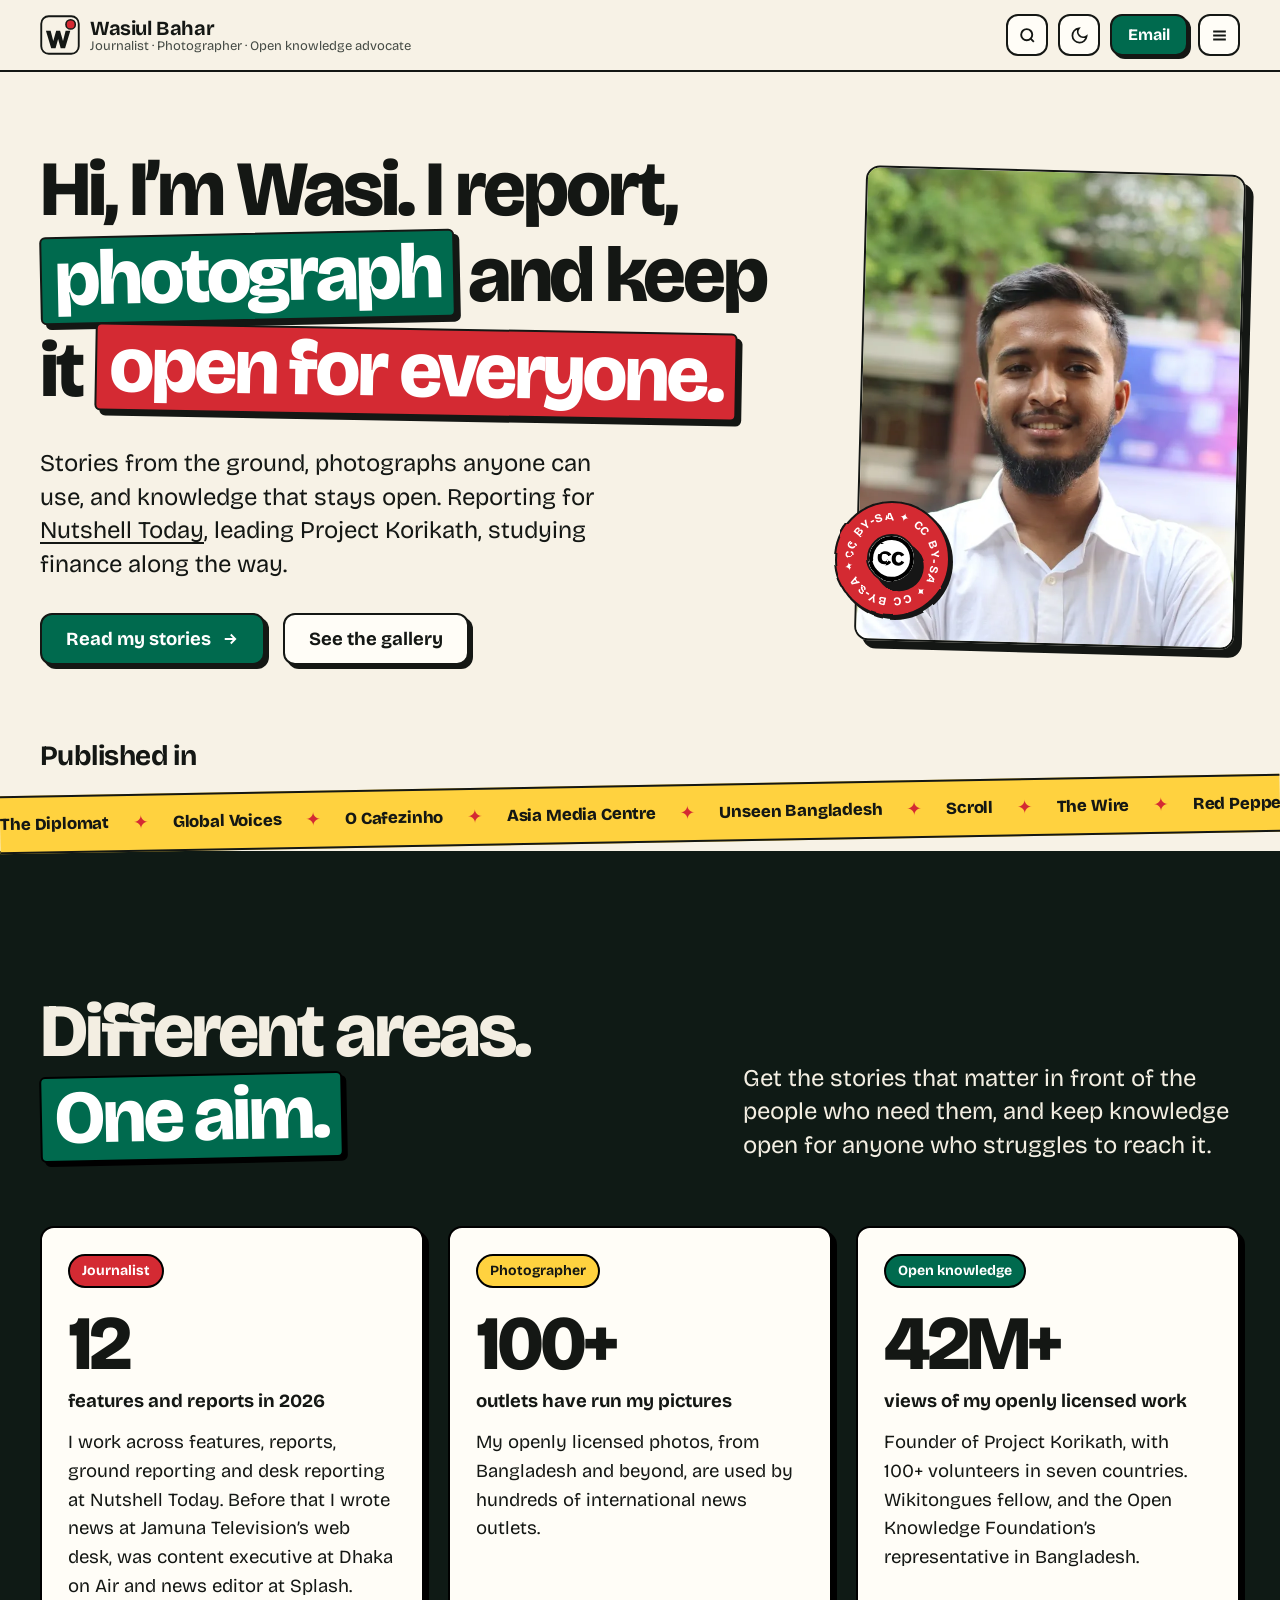
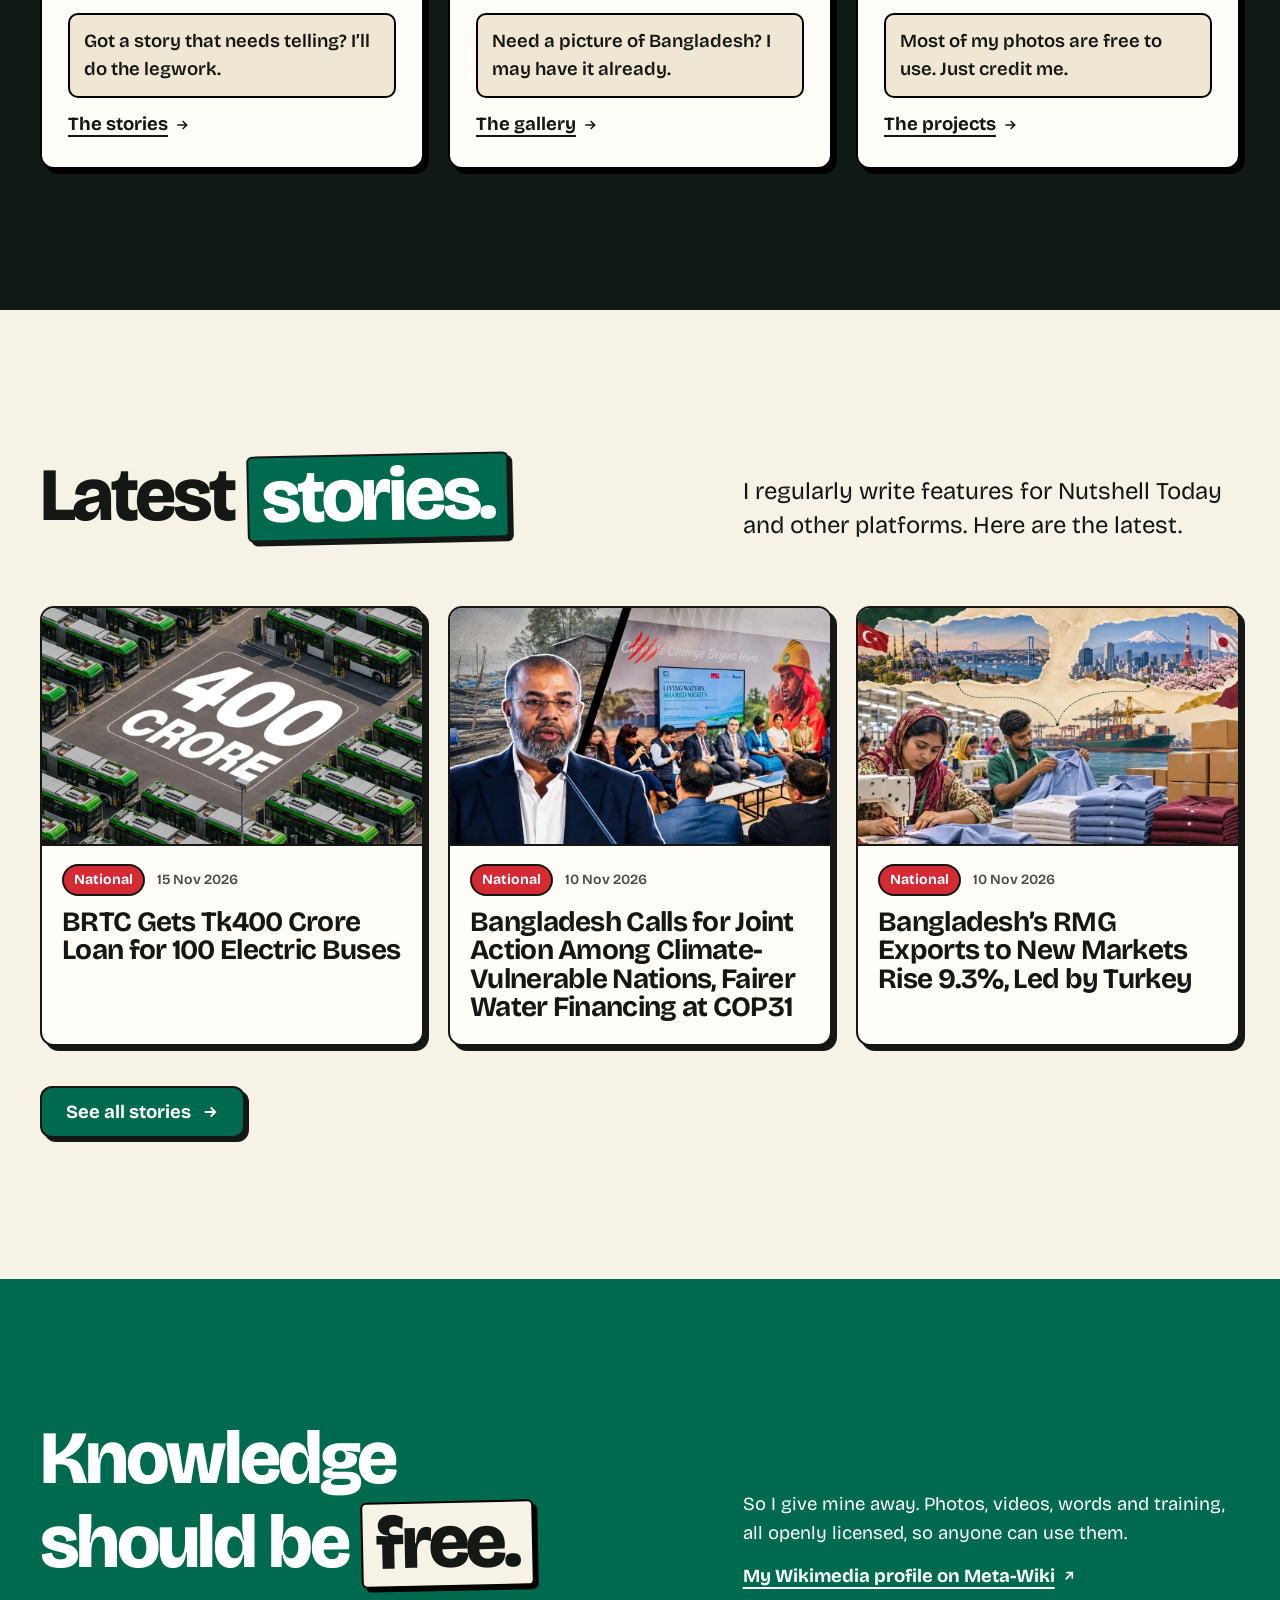
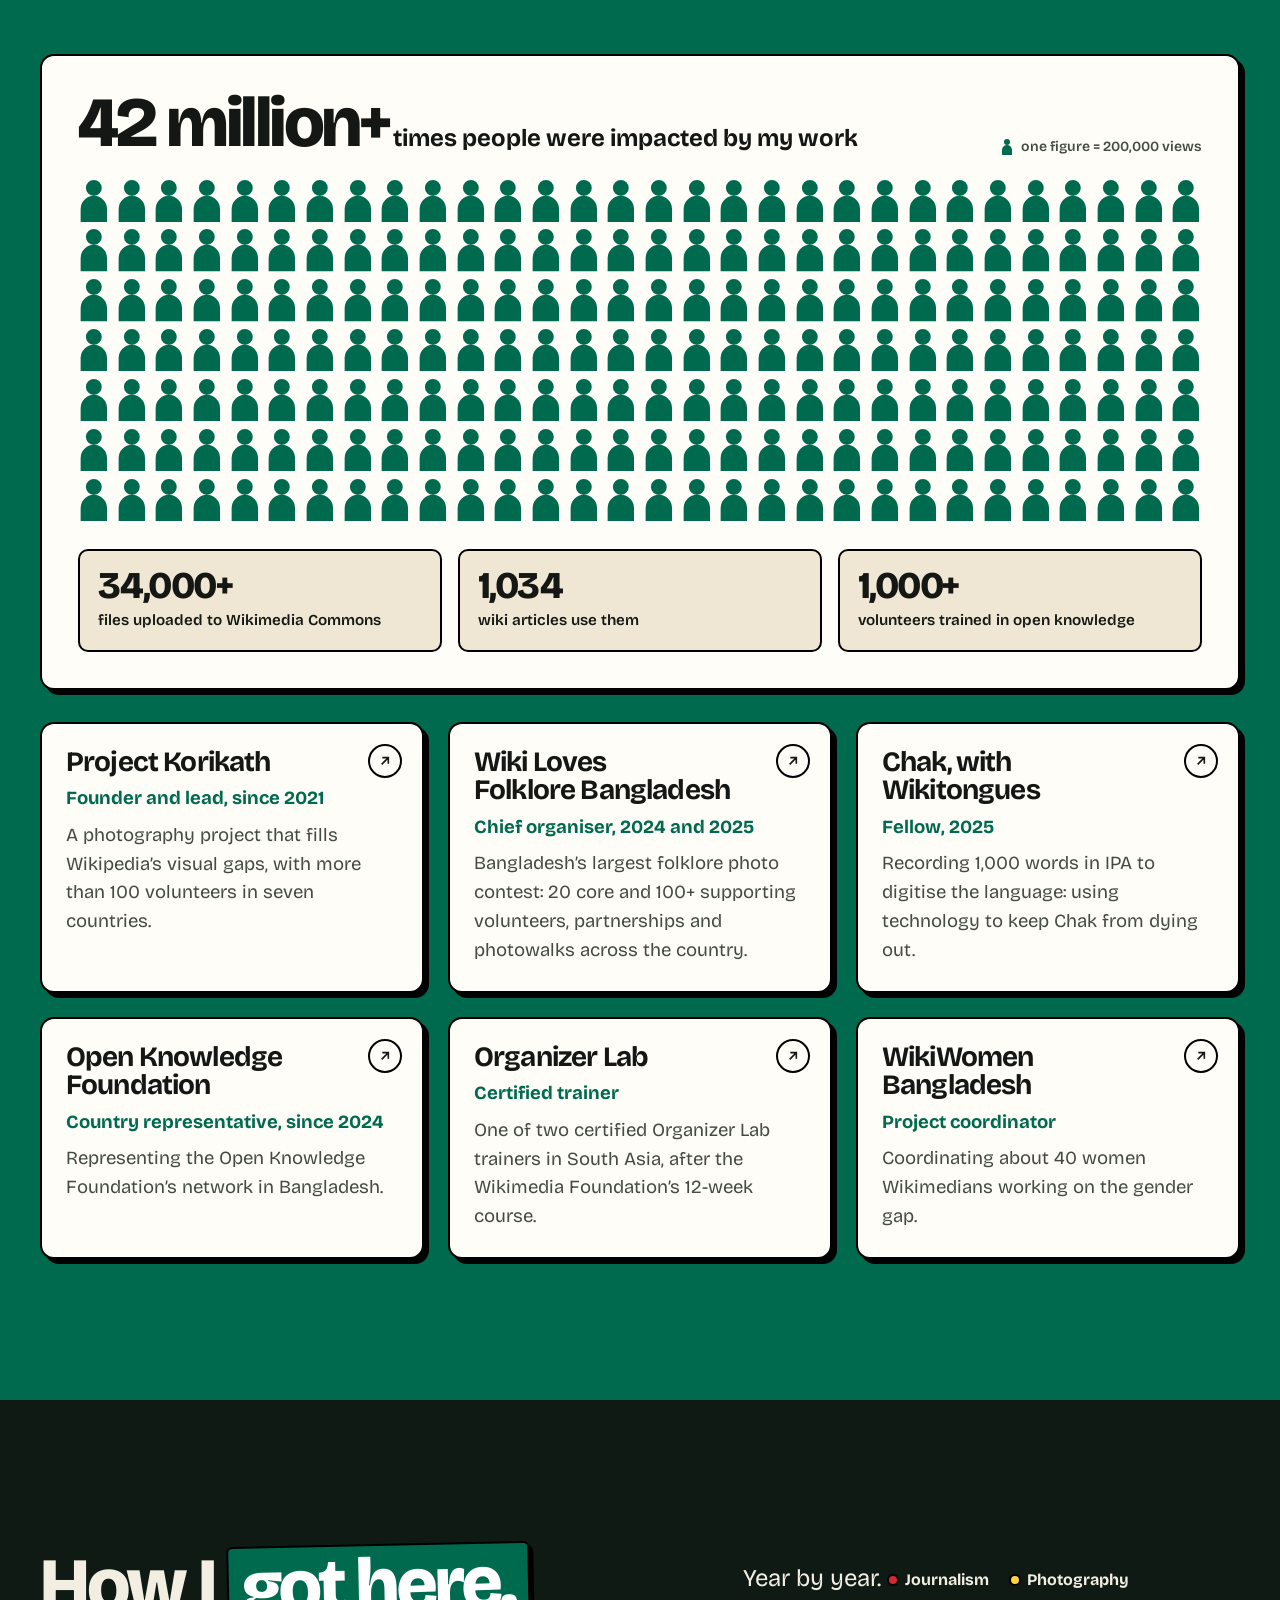
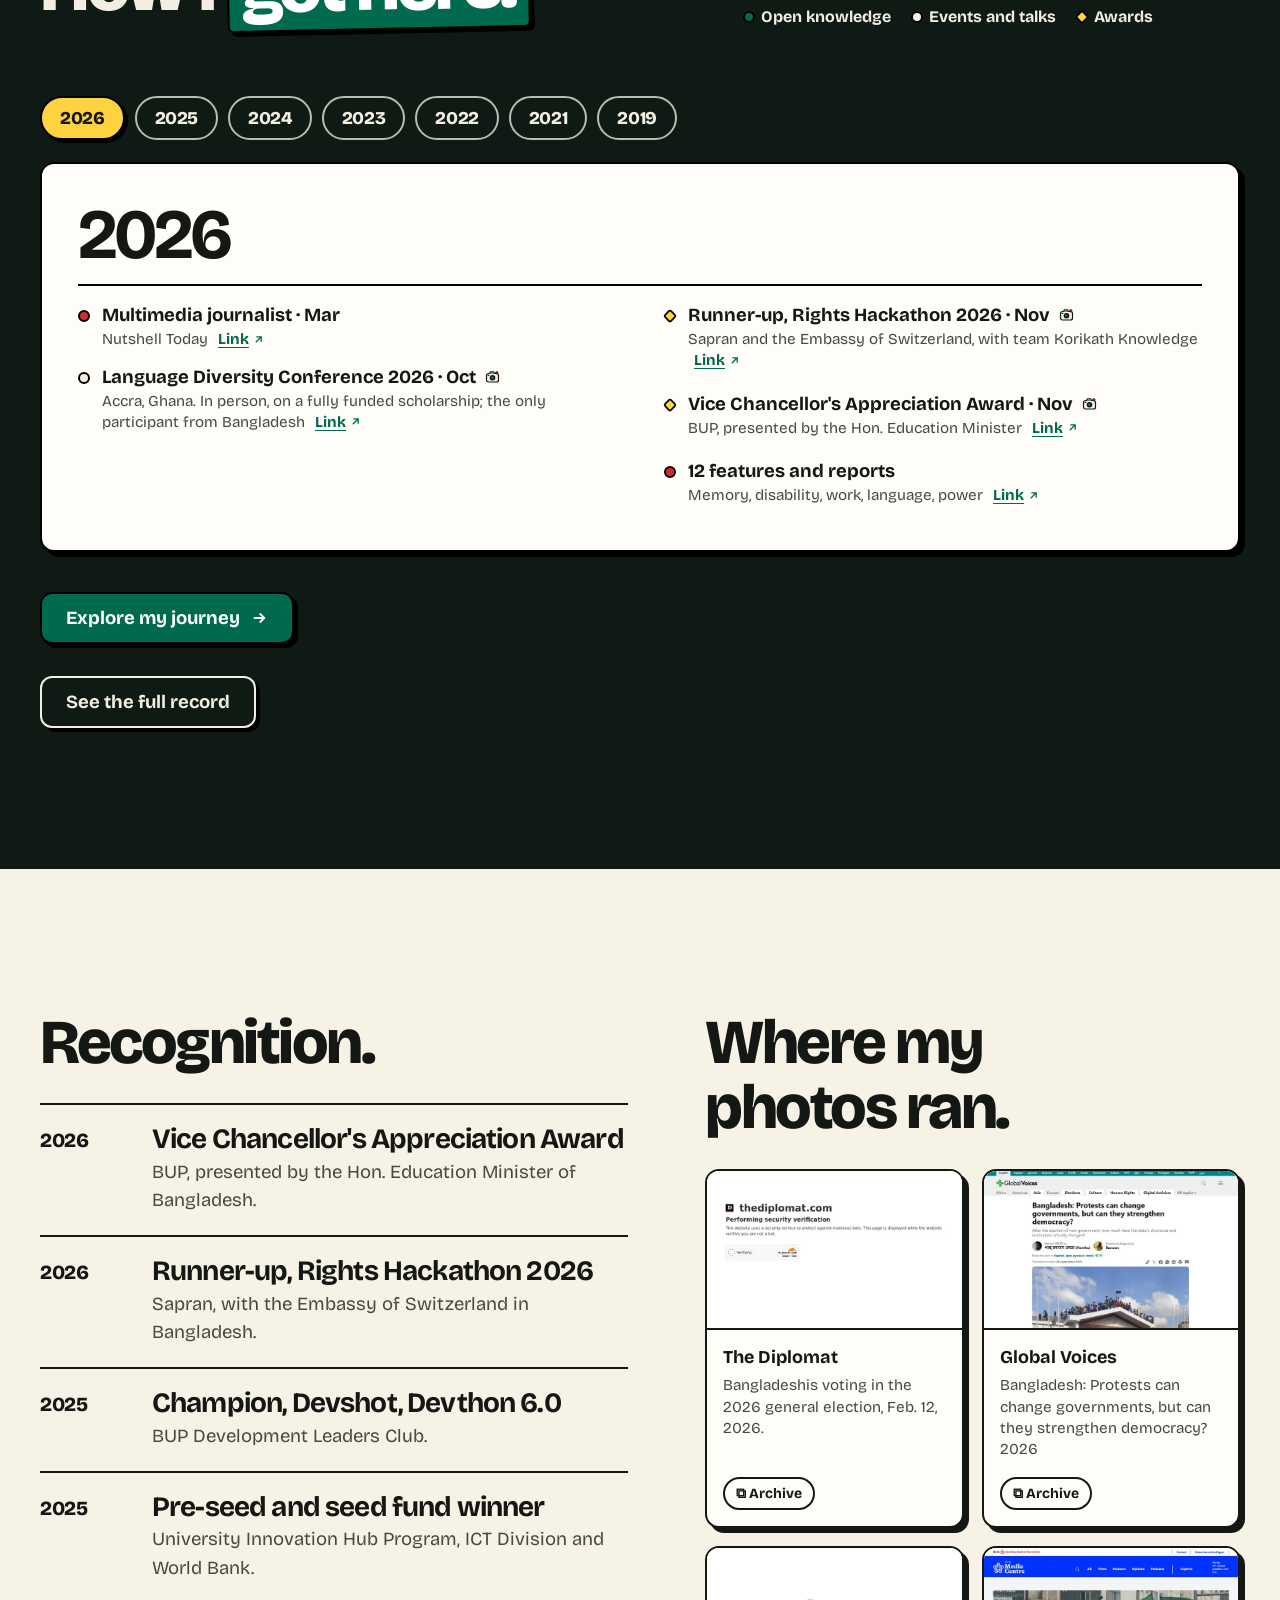
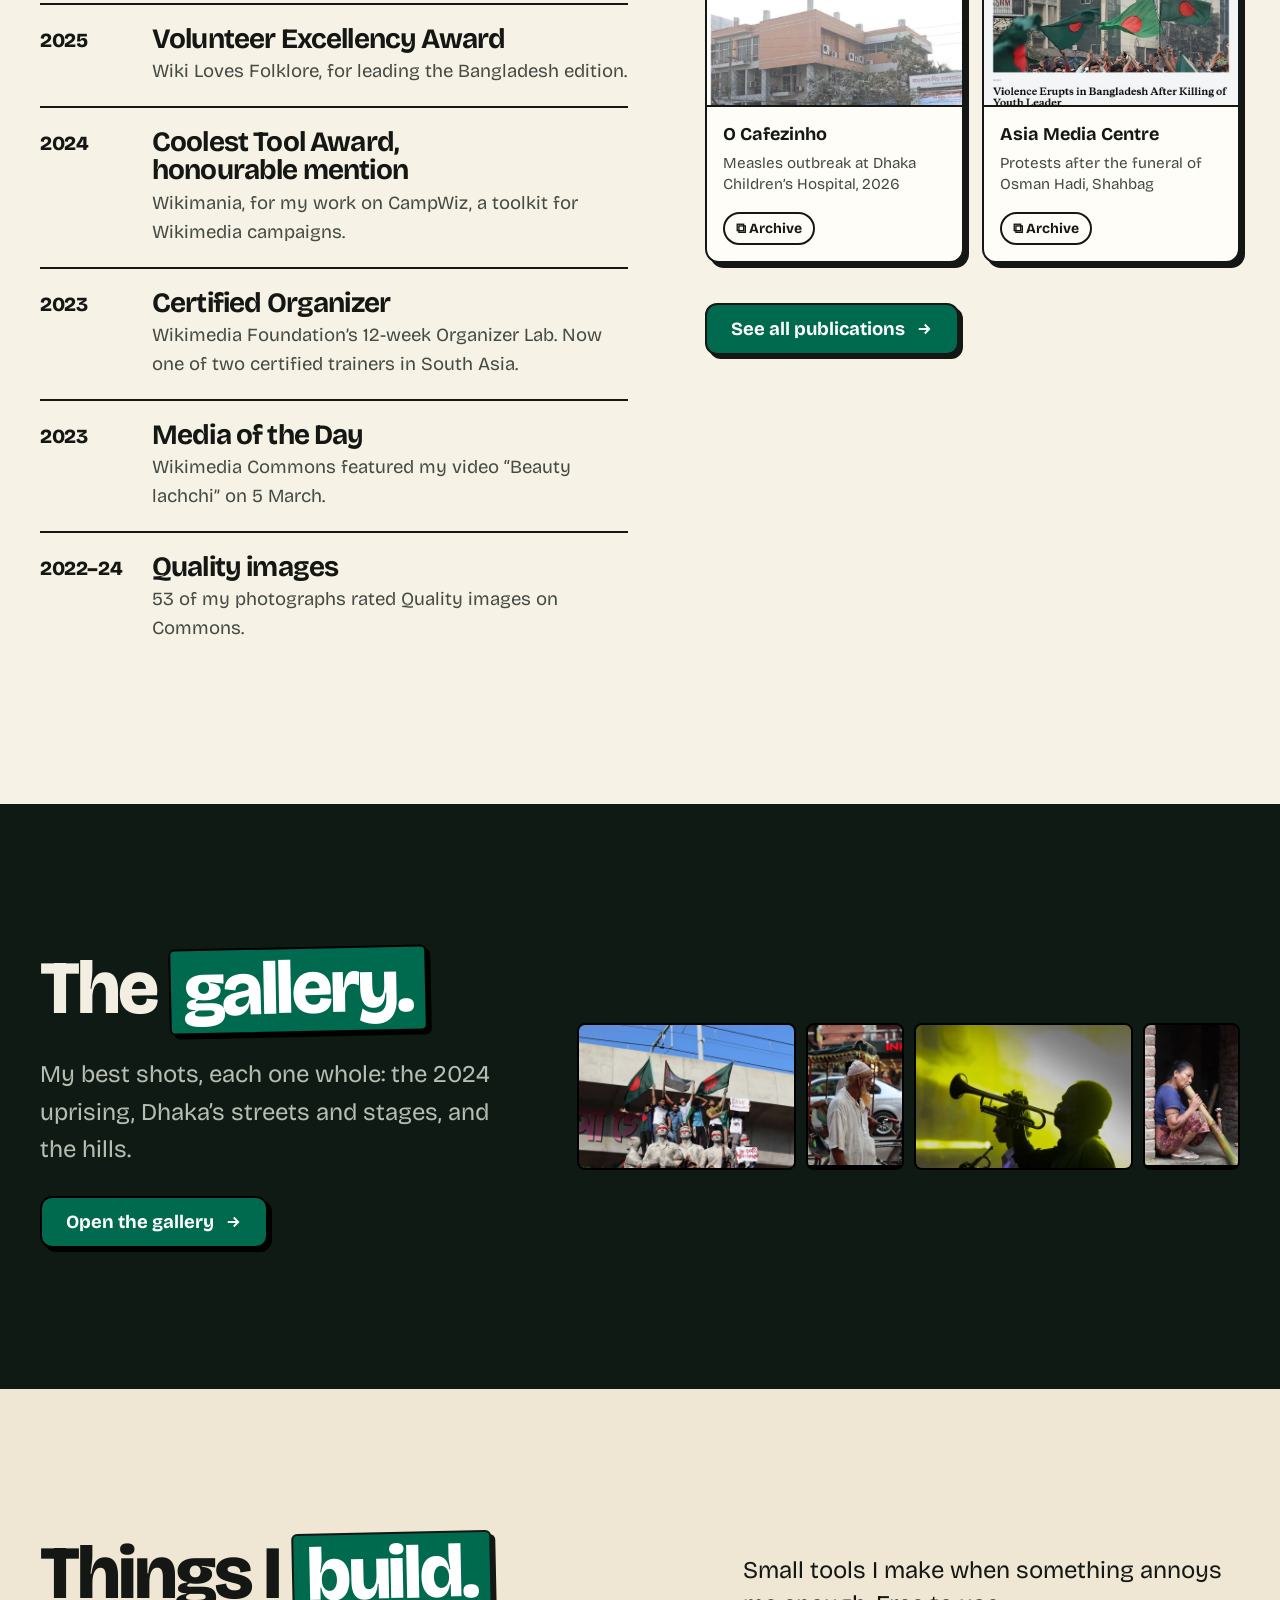
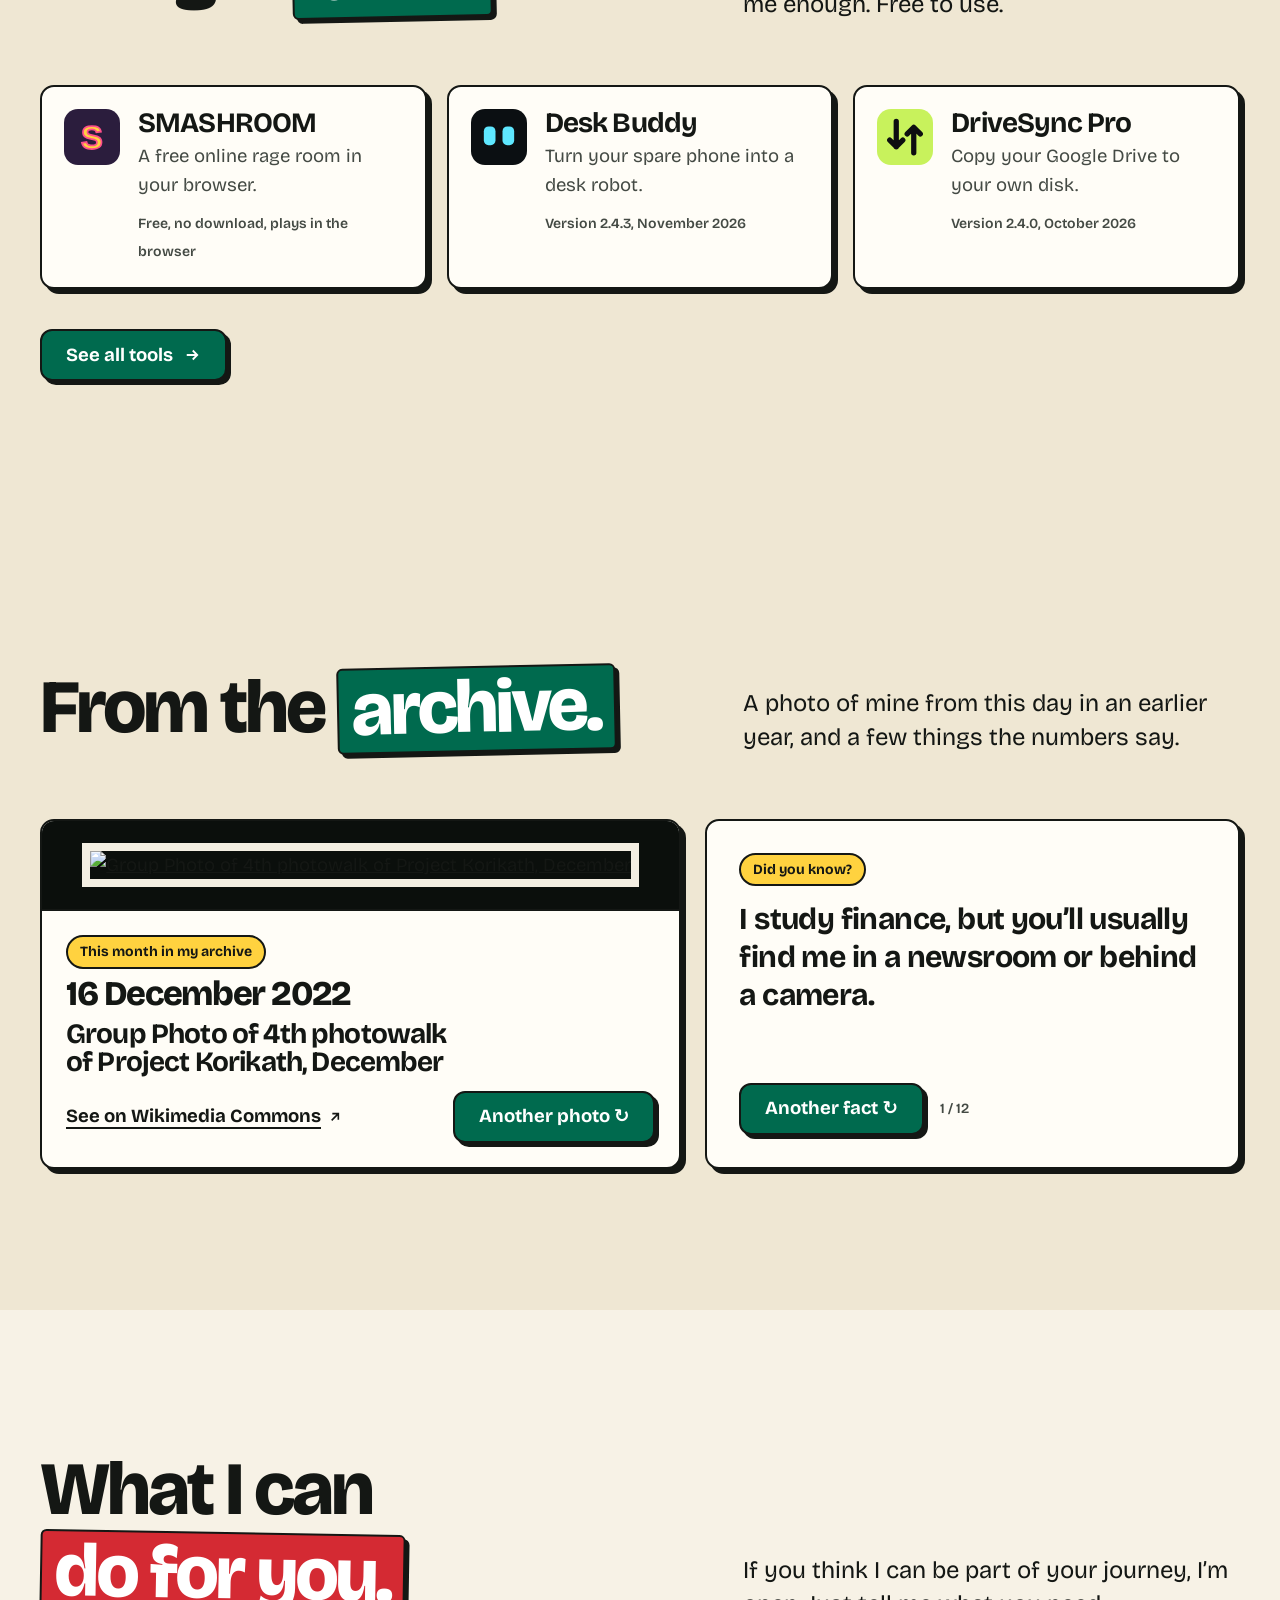
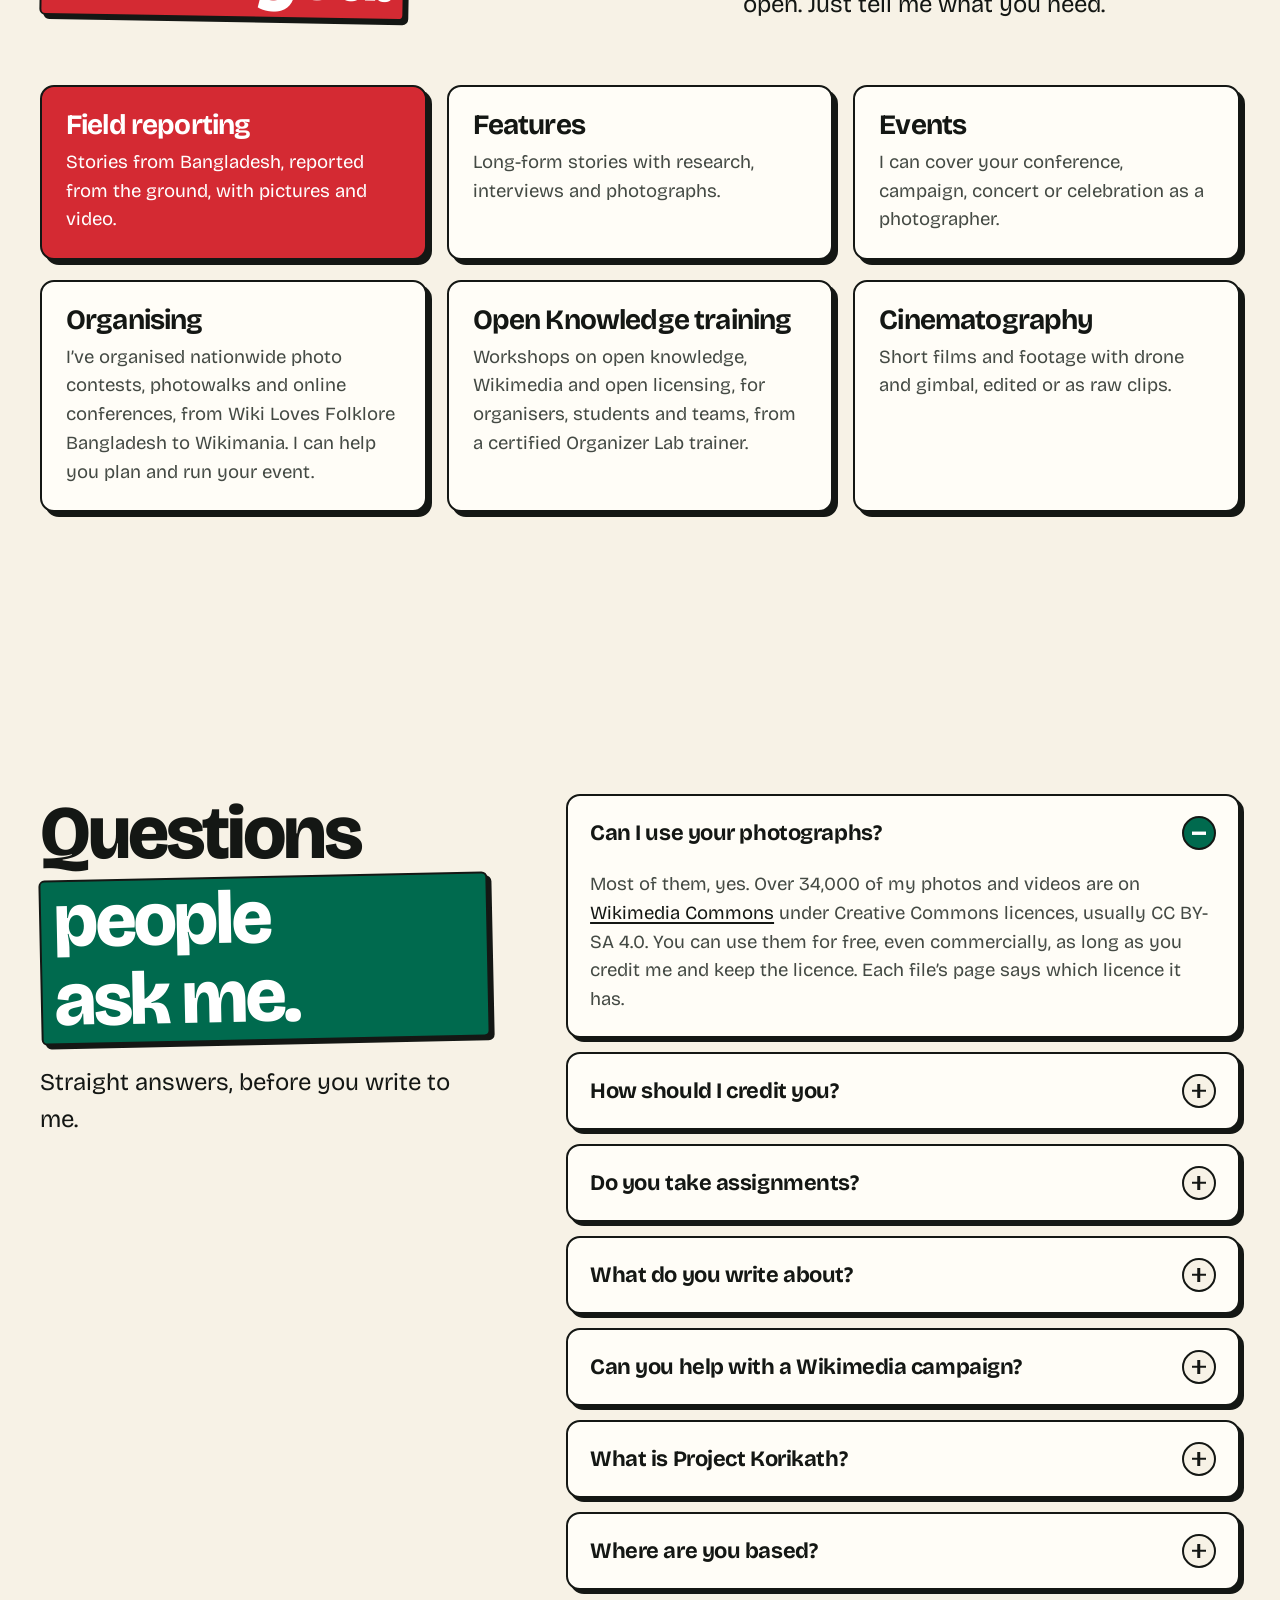
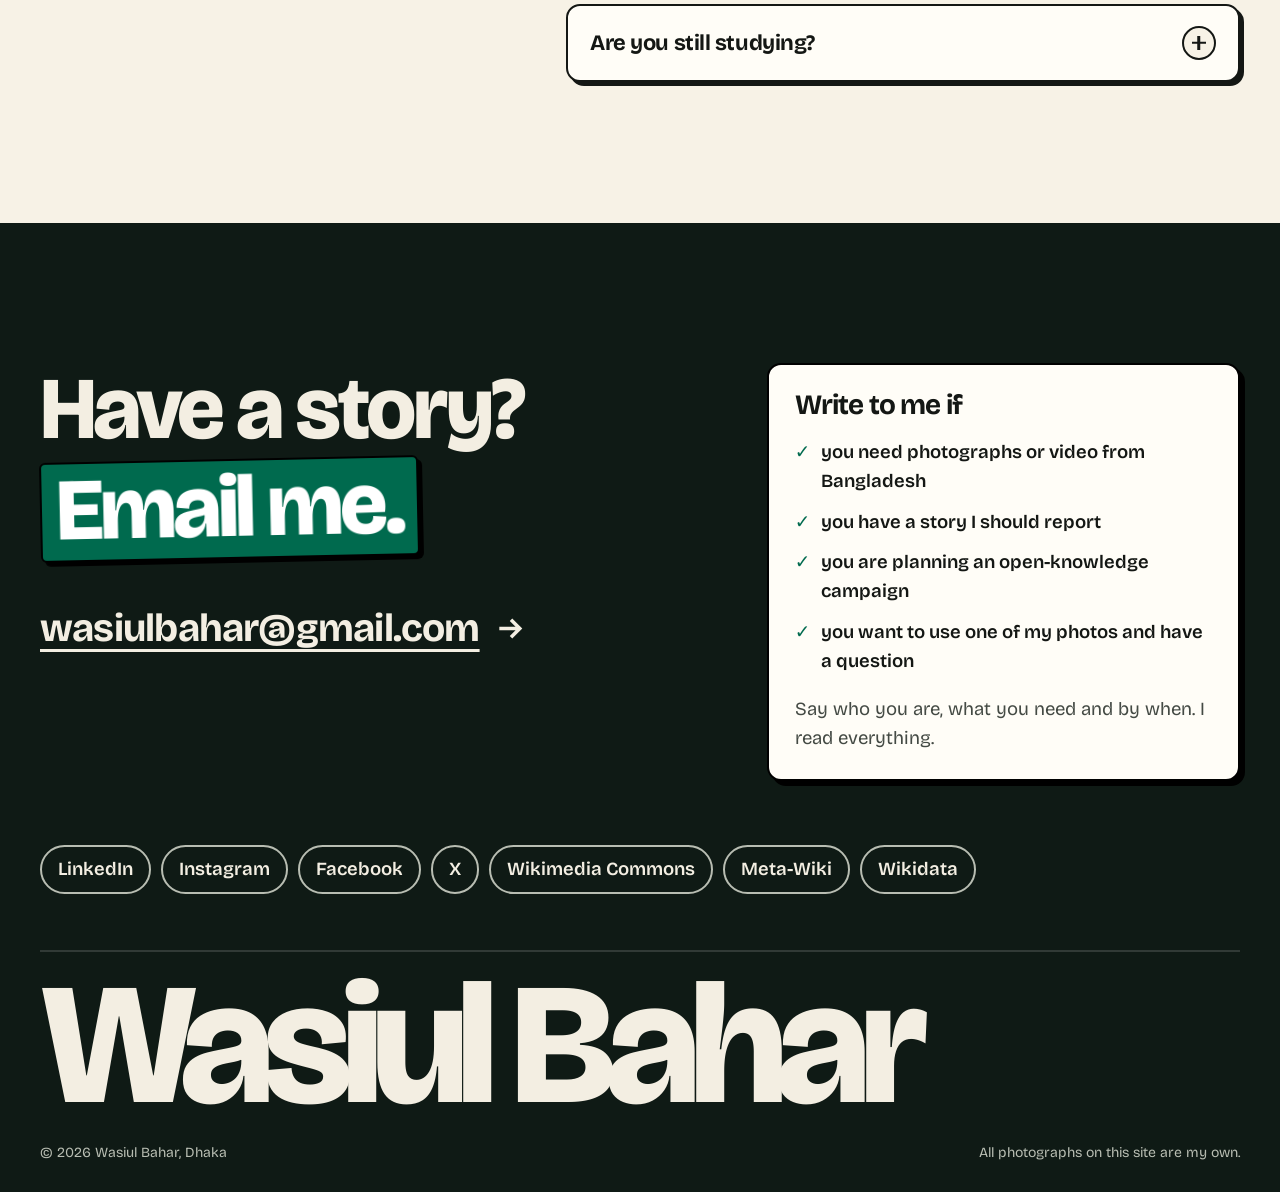
==== index.html @ c4982e2d "Update site" ====
<!doctype html>
<html lang="en">
<head>
<meta charset="utf-8">
<meta name="viewport" content="width=device-width, initial-scale=1">
<title>Wasiul Bahar, journalist, photographer and open-knowledge activist</title>
<link rel="canonical" href="https://wasiulbahar.com/">
<meta property="og:url" content="https://wasiulbahar.com/">
<meta property="og:type" content="website">
<meta name="description" content="Wasiul Bahar (Wasi) is a Dhaka journalist at Nutshell Today, a photojournalist whose pictures run worldwide, and a Wikimedia organiser who keeps knowledge open.">
<meta property="og:title" content="Wasiul Bahar, journalist, photographer and open-knowledge activist">
<meta property="og:description" content="Wasiul Bahar (Wasi) is a Dhaka journalist at Nutshell Today, a photojournalist whose pictures run worldwide, and a Wikimedia organiser who keeps knowledge open.">
<meta property="og:image" content="https://wasiulbahar.com/img/hero.jpg">
<link rel="icon" href="favicon.svg" type="image/svg+xml">
<link rel="icon" href="favicon.png" sizes="64x64">
<link rel="apple-touch-icon" href="apple-touch-icon.png">
<link rel="preconnect" href="https://fonts.googleapis.com">
<link rel="preconnect" href="https://fonts.gstatic.com" crossorigin>
<link href="https://fonts.googleapis.com/css2?family=Bricolage+Grotesque:opsz,wght@12..96,400..800&display=swap" rel="stylesheet">
<link rel="stylesheet" href="css/style.css?v=69f662c8">
<script src="js/ph.js?v=ad9a014b"></script>
<script>document.documentElement.classList.add("js");try{var t=localStorage.getItem("theme");if(t)document.documentElement.setAttribute("data-theme",t)}catch(e){}</script>
<script type="application/ld+json">
{"@context":"https://schema.org","@type":"Person","name":"Wasiul Bahar","alternateName":["Wasi","M. Wasiul Bahar Wasi"],
"url":"https://wasiulbahar.com/","image":"https://wasiulbahar.com/img/portrait.jpg",
"description":"Journalist, photographer and open-knowledge advocate in Dhaka, Bangladesh.",
"knowsAbout":["Photojournalism","Journalism","Wikimedia","Open knowledge","Wikimedia Commons"],
"jobTitle":"Multimedia Journalist","worksFor":{"@type":"Organization","name":"Nutshell Today","url":"https://www.nutshelltoday.com"},
"homeLocation":"Dhaka, Bangladesh","alumniOf":["Dhaka College","Ideal School & College"],
"sameAs":["https://www.wikidata.org/wiki/Q125621683","https://meta.wikimedia.org/wiki/User:Wasiul_Bahar","https://commons.wikimedia.org/wiki/Category:Wasiul_Bahar",
"https://www.linkedin.com/in/wasiul-bahar/","https://www.instagram.com/wasiulbahar/","https://www.facebook.com/wasiul.bahar","https://twitter.com/WasiulBahar",
"https://github.com/wasiulbahar","https://www.nutshelltoday.com/author/wasiul-bahar","https://wikitongues.org/fellows/wasiul-bahar/"]}
</script>
</head>
<body class="home">
<a class="skip" href="#main">Skip to content</a>
<header class="nav">
  <div class="wrap nav-in">
    <a class="brand" href="./"><img src="favicon.svg" alt="" width="40" height="40"><span class="brand-t"><b>Wasiul Bahar</b><span>Journalist · Photographer · Open knowledge advocate</span></span></a>
    <nav class="nav-links" aria-label="Main"><a href="#jobs">Work</a><a href="writing.html">Writing</a><a href="journey.html">Journey</a><a href="press.html">Press</a><a href="gallery.html">Gallery</a><a href="darkroom.html">Darkroom</a><a href="tools.html">Tools</a><a href="cv.html">CV</a></nav>
    <div class="nav-end">
      <button class="icon-btn search-btn" type="button" aria-label="Search the site (Ctrl+K)" aria-keyshortcuts="Control+K"><svg viewBox="0 0 24 24" fill="none" stroke="currentColor" stroke-width="2.4"><circle cx="11" cy="11" r="7"/><path d="M20 20l-4-4"/></svg></button>
      <button class="icon-btn theme-btn" aria-label="Switch light or dark"><svg viewBox="0 0 24 24" fill="none" stroke="currentColor" stroke-width="2.2"><path d="M21 12.8A9 9 0 1 1 11.2 3a7 7 0 0 0 9.8 9.8z"/></svg></button>
      <a class="btn small" href="mailto:wasiulbahar@gmail.com">Email</a>
      <button class="icon-btn menu-btn" aria-label="Menu" aria-expanded="false"><svg viewBox="0 0 24 24" fill="none" stroke="currentColor" stroke-width="2.4"><path d="M4 7h16M4 12h16M4 17h16"/></svg></button>
    </div>
  </div>
</header>
<main id="main">
<section class="hero">
  <div class="wrap hero-grid">
    <div class="hero-text">
      <h1 class="reveal">Hi, I’m Wasi. I report, <span class="mark">photograph</span> and keep it <span class="mark red">open for everyone.</span></h1>
      <p class="lede reveal">Stories from the ground, photographs anyone can use, and knowledge that stays open. Reporting for <a href="https://www.nutshelltoday.com/author/wasiul-bahar">Nutshell Today</a>, leading Project Korikath, studying finance along the way.</p>
      <div class="cta reveal">
        <a class="btn" href="#writing">Read my stories <svg viewBox="0 0 24 24" fill="none" stroke="currentColor" stroke-width="2.4" aria-hidden="true"><path d="M5 12h14M13 6l6 6-6 6"/></svg></a>
        <a class="btn ghost" href="gallery.html">See the gallery</a>
      </div>
    </div>
    <figure class="portrait reveal">
      <img src="img/portrait.webp" alt="Portrait of Wasiul Bahar" width="800" height="846">
      <a class="sticker" href="#use-photos" aria-label="My photos are free to use under CC BY-SA. How it works">
        <svg class="ring" viewBox="0 0 100 100" aria-hidden="true"><defs><path id="ring-path" d="M50,50 m-35,0 a35,35 0 1,1 70,0 a35,35 0 1,1 -70,0"/></defs><text textLength="218" lengthAdjust="spacing"><textPath href="#ring-path">CC BY-SA ✦ CC BY-SA ✦ CC BY-SA ✦</textPath></text></svg>
        <img src="img/cc.svg" alt="" width="40" height="40">
      </a>
      <svg width="0" height="0" aria-hidden="true" style="position:absolute"><filter id="boil"><feTurbulence id="boil-noise" type="fractalNoise" baseFrequency="0.04" numOctaves="2" seed="1"/><feDisplacementMap in="SourceGraphic" scale="3"/></filter></svg>
    </figure>
  </div>
</section>

<div class="wrap"><h2 class="published-h reveal" id="published-h">Published in</h2></div>
<div class="ticker" aria-labelledby="published-h"><div class="ticker-track"><div><span>The Diplomat</span><i aria-hidden="true">✦</i><span>Global Voices</span><i aria-hidden="true">✦</i><span>O Cafezinho</span><i aria-hidden="true">✦</i><span>Asia Media Centre</span><i aria-hidden="true">✦</i><span>Unseen Bangladesh</span><i aria-hidden="true">✦</i><span>Scroll</span><i aria-hidden="true">✦</i><span>The Wire</span><i aria-hidden="true">✦</i><span>Red Pepper</span><i aria-hidden="true">✦</i><span>Le Journal des Arts</span><i aria-hidden="true">✦</i><span>Project Multatuli</span><i aria-hidden="true">✦</i><span>International Railway Journal</span><i aria-hidden="true">✦</i><span>Revolutionary Communists of Ireland</span><i aria-hidden="true">✦</i><span>Lifewire</span><i aria-hidden="true">✦</i><span>The Wellesley News</span><i aria-hidden="true">✦</i><span>NewsBreak</span><i aria-hidden="true">✦</i><span>Tongerkhobor</span><i aria-hidden="true">✦</i></div><div aria-hidden="true"><span>The Diplomat</span><i aria-hidden="true">✦</i><span>Global Voices</span><i aria-hidden="true">✦</i><span>O Cafezinho</span><i aria-hidden="true">✦</i><span>Asia Media Centre</span><i aria-hidden="true">✦</i><span>Unseen Bangladesh</span><i aria-hidden="true">✦</i><span>Scroll</span><i aria-hidden="true">✦</i><span>The Wire</span><i aria-hidden="true">✦</i><span>Red Pepper</span><i aria-hidden="true">✦</i><span>Le Journal des Arts</span><i aria-hidden="true">✦</i><span>Project Multatuli</span><i aria-hidden="true">✦</i><span>International Railway Journal</span><i aria-hidden="true">✦</i><span>Revolutionary Communists of Ireland</span><i aria-hidden="true">✦</i><span>Lifewire</span><i aria-hidden="true">✦</i><span>The Wellesley News</span><i aria-hidden="true">✦</i><span>NewsBreak</span><i aria-hidden="true">✦</i><span>Tongerkhobor</span><i aria-hidden="true">✦</i></div></div></div>

<section class="band dark" id="jobs" aria-labelledby="jobs-h">
  <div class="wrap">
    <div class="head">
      <h2 id="jobs-h" class="big reveal">Different areas. <span class="mark">One aim.</span></h2>
      <p class="reveal">Get the stories that matter in front of the people who need them, and keep knowledge open for anyone who struggles to reach it.</p>
    </div>
    <div class="jobs">
      <article class="card job news reveal">
        <span class="chip">Journalist</span>
        <p class="num">12</p><p class="num-l">features and reports in 2026</p>
        <p>I work across features, reports, ground reporting and desk reporting at Nutshell Today. Before that I wrote news at Jamuna Television’s web desk, was content executive at Dhaka on Air and news editor at Splash.</p>
        <p class="you">Got a story that needs telling? I’ll do the legwork.</p>
        <a class="text-link" href="#writing">The stories <svg viewBox="0 0 24 24" fill="none" stroke="currentColor" stroke-width="2.4" aria-hidden="true"><path d="M5 12h14M13 6l6 6-6 6"/></svg></a>
      </article>
      <article class="card job photo reveal">
        <span class="chip">Photographer</span>
        <p class="num">100+</p><p class="num-l">outlets have run my pictures</p>
        <p>My openly licensed photos, from Bangladesh and beyond, are used by hundreds of international news outlets.</p>
        <p class="you">Need a picture of Bangladesh? I may have it already.</p>
        <a class="text-link" href="gallery.html">The gallery <svg viewBox="0 0 24 24" fill="none" stroke="currentColor" stroke-width="2.4" aria-hidden="true"><path d="M5 12h14M13 6l6 6-6 6"/></svg></a>
      </article>
      <article class="card job open reveal">
        <span class="chip">Open knowledge</span>
        <p class="num">42M+</p><p class="num-l">views of my openly licensed work</p>
        <p>Founder of Project Korikath, with 100+ volunteers in seven countries. Wikitongues fellow, and the Open Knowledge Foundation’s representative in Bangladesh.</p>
        <p class="you">Most of my photos are free to use. Just credit me.</p>
        <a class="text-link" href="#open">The projects <svg viewBox="0 0 24 24" fill="none" stroke="currentColor" stroke-width="2.4" aria-hidden="true"><path d="M5 12h14M13 6l6 6-6 6"/></svg></a>
      </article>
    </div>
  </div>
</section>

<section class="band paper" id="writing" aria-labelledby="writing-h">
  <div class="wrap">
    <div class="head">
      <h2 id="writing-h" class="big reveal">Latest <span class="mark">stories.</span></h2>
      <p class="reveal">I regularly write features for Nutshell Today and other platforms. Here are the latest.</p>
    </div>
    <div class="story-cards">
        <a class="card story-card reveal" href="https://www.nutshelltoday.com/article/brtc-tk400-crore-loan-100-electric-buses">
          <img src="img/articles/brtc-tk400-crore-loan-100-electric-buses.webp" alt="" width="1000" height="626" loading="lazy">
          <div><span class="tag">National</span><span class="date">15 Nov 2026</span><h3>BRTC Gets Tk400 Crore Loan for 100 Electric Buses</h3></div>
        </a>
        <a class="card story-card reveal" href="https://www.nutshelltoday.com/article/bangladesh-urges-joint-action-water-finance">
          <img src="img/articles/bangladesh-urges-joint-action-water-finance.webp" alt="" width="1000" height="626" loading="lazy">
          <div><span class="tag">National</span><span class="date">10 Nov 2026</span><h3>Bangladesh Calls for Joint Action Among Climate-Vulnerable Nations, Fairer Water Financing at COP31</h3></div>
        </a>
        <a class="card story-card reveal" href="https://www.nutshelltoday.com/article/rmg-exports-rise-turkey-drives-growth">
          <img src="img/articles/rmg-exports-rise-turkey-drives-growth.webp" alt="" width="1000" height="626" loading="lazy">
          <div><span class="tag">National</span><span class="date">10 Nov 2026</span><h3>Bangladesh’s RMG Exports to New Markets Rise 9.3%, Led by Turkey</h3></div>
        </a>
    </div>
    <a class="btn reveal all-stories" href="writing.html">See all stories <svg viewBox="0 0 24 24" fill="none" stroke="currentColor" stroke-width="2.4" aria-hidden="true"><path d="M5 12h14M13 6l6 6-6 6"/></svg></a>
  </div>
</section>

<section class="band green" id="open" aria-labelledby="open-h">
  <div class="wrap">
    <div class="head">
      <h2 id="open-h" class="big reveal">Knowledge should be <span class="mark ink">free.</span></h2>
      <div class="reveal">
        <p>So I give mine away. Photos, videos, words and training, all openly licensed, so anyone can use them.</p>
        <a class="text-link meta-link" href="https://meta.wikimedia.org/wiki/User:Wasiul_Bahar" target="_blank" rel="noopener">My Wikimedia profile on Meta-Wiki <svg viewBox="0 0 24 24" fill="none" stroke="currentColor" stroke-width="2.4" aria-hidden="true"><path d="M7 17L17 7M8 7h9v9"/></svg></a>
      </div>
    </div>
    <div class="card dots-card reveal">
      <div class="dots-head">
        <p><b class="count" data-to="42" data-suffix=" million+">42 million+</b><span>times people were impacted by my work</span></p>
        <p class="dots-key"><svg viewBox="0 0 12 16" aria-hidden="true"><path d="M6 0a3 3 0 1 1 0 6 3 3 0 0 1 0-6zM1 16v-5a5 5 0 0 1 10 0v5z"/></svg> one figure = 200,000 views</p>
      </div>
      <div class="dots" data-dots="210" role="img" aria-label="210 person figures, each standing for 200,000 views of my files"></div>
      <ul class="stats three">
        <li><b>34,000+</b><span>files uploaded to Wikimedia Commons</span></li>
        <li><b>1,034</b><span>wiki articles use them</span></li>
        <li><b>1,000+</b><span>volunteers trained in open knowledge</span></li>
      </ul>
    </div>
    <div class="projects">
        <a class="card proj reveal" href="https://meta.wikimedia.org/wiki/Project_Korikath">
          <h3>Project Korikath</h3><span class="role">Founder and lead, since 2021</span><p>A photography project that fills Wikipedia’s visual gaps, with more than 100 volunteers in seven countries.</p><span class="go"><svg viewBox="0 0 24 24" fill="none" stroke="currentColor" stroke-width="2.4" aria-hidden="true"><path d="M7 17L17 7M8 7h9v9"/></svg></span>
        </a>
        <a class="card proj reveal" href="https://commons.wikimedia.org/wiki/Commons:Wiki_Loves_Folklore_2025_in_Bangladesh">
          <h3>Wiki Loves Folklore Bangladesh</h3><span class="role">Chief organiser, 2024 and 2025</span><p>Bangladesh’s largest folklore photo contest: 20 core and 100+ supporting volunteers, partnerships and photowalks across the country.</p><span class="go"><svg viewBox="0 0 24 24" fill="none" stroke="currentColor" stroke-width="2.4" aria-hidden="true"><path d="M7 17L17 7M8 7h9v9"/></svg></span>
        </a>
        <a class="card proj reveal" href="https://wikitongues.org/fellows/wasiul-bahar/">
          <h3>Chak, with Wikitongues</h3><span class="role">Fellow, 2025</span><p>Recording 1,000 words in IPA to digitise the language: using technology to keep Chak from dying out.</p><span class="go"><svg viewBox="0 0 24 24" fill="none" stroke="currentColor" stroke-width="2.4" aria-hidden="true"><path d="M7 17L17 7M8 7h9v9"/></svg></span>
        </a>
        <a class="card proj reveal" href="https://okfn.org/en/bangladesh/">
          <h3>Open Knowledge Foundation</h3><span class="role">Country representative, since 2024</span><p>Representing the Open Knowledge Foundation’s network in Bangladesh.</p><span class="go"><svg viewBox="0 0 24 24" fill="none" stroke="currentColor" stroke-width="2.4" aria-hidden="true"><path d="M7 17L17 7M8 7h9v9"/></svg></span>
        </a>
        <a class="card proj reveal" href="https://meta.wikimedia.org/wiki/Organizer_Lab">
          <h3>Organizer Lab</h3><span class="role">Certified trainer</span><p>One of two certified Organizer Lab trainers in South Asia, after the Wikimedia Foundation’s 12-week course.</p><span class="go"><svg viewBox="0 0 24 24" fill="none" stroke="currentColor" stroke-width="2.4" aria-hidden="true"><path d="M7 17L17 7M8 7h9v9"/></svg></span>
        </a>
        <a class="card proj reveal" href="https://meta.wikimedia.org/wiki/WikiWomen_Bangladesh">
          <h3>WikiWomen Bangladesh</h3><span class="role">Project coordinator</span><p>Coordinating about 40 women Wikimedians working on the gender gap.</p><span class="go"><svg viewBox="0 0 24 24" fill="none" stroke="currentColor" stroke-width="2.4" aria-hidden="true"><path d="M7 17L17 7M8 7h9v9"/></svg></span>
        </a>
    </div>
  </div>
</section>

<section class="band dark" id="journey" aria-labelledby="journey-h">
  <div class="wrap">
    <div class="head">
      <h2 id="journey-h" class="big reveal">How I <span class="mark">got here.</span></h2>
      <p class="reveal">Year by year. <span class="key k-news">Journalism</span> <span class="key k-photo">Photography</span> <span class="key k-open">Open knowledge</span> <span class="key k-event">Events and talks</span> <span class="key k-award">Awards</span></p>
    </div>
    <div class="year-tabs reveal" role="tablist" aria-label="Year"><button role="tab" id="t2026" aria-controls="y2026" aria-selected="true">2026</button><button role="tab" id="t2025" aria-controls="y2025" aria-selected="false">2025</button><button role="tab" id="t2024" aria-controls="y2024" aria-selected="false">2024</button><button role="tab" id="t2023" aria-controls="y2023" aria-selected="false">2023</button><button role="tab" id="t2022" aria-controls="y2022" aria-selected="false">2022</button><button role="tab" id="t2021" aria-controls="y2021" aria-selected="false">2021</button><button role="tab" id="t2019" aria-controls="y2019" aria-selected="false">2019</button></div>
    <ol class="years">
        <li class="year card" id="y2026" role="tabpanel" aria-labelledby="t2026">
          <h3>2026</h3>
          <ul><li class="k-news" data-kind="news"><b>Multimedia journalist · Mar</b><span>Nutshell Today <a href="https://www.nutshelltoday.com/author/wasiul-bahar">Link <svg viewBox="0 0 24 24" fill="none" stroke="currentColor" stroke-width="2.4" aria-hidden="true"><path d="M7 17L17 7M8 7h9v9"/></svg></a></span></li><li class="k-event has-pic" data-kind="event" tabindex="0" role="button" aria-expanded="false"><b>Language Diversity Conference 2026 · Oct <span class="pic-hint" aria-hidden="true"></span></b><span>Accra, Ghana. In person, on a fully funded scholarship; the only participant from Bangladesh <a href="https://www.linkedin.com/posts/wasiul-bahar_i-am-nothing-without-my-mother-tongue-i-share-7523730768989233152-ZjGn/">Link <svg viewBox="0 0 24 24" fill="none" stroke="currentColor" stroke-width="2.4" aria-hidden="true"><path d="M7 17L17 7M8 7h9v9"/></svg></a></span><figure class="pol"><img src="img/awards/ldc-2026.jpg" alt="Language Diversity Conference 2026" loading="lazy" width="900" height="500"><figcaption>Language Diversity Conference 2026</figcaption></figure></li><li class="k-award has-pic" data-kind="award" tabindex="0" role="button" aria-expanded="false"><b>Runner-up, Rights Hackathon 2026 · Nov <span class="pic-hint" aria-hidden="true"></span></b><span>Sapran and the Embassy of Switzerland, with team Korikath Knowledge <a href="https://www.facebook.com/share/p/1CEHmj855A/">Link <svg viewBox="0 0 24 24" fill="none" stroke="currentColor" stroke-width="2.4" aria-hidden="true"><path d="M7 17L17 7M8 7h9v9"/></svg></a></span><figure class="pol"><img src="img/awards/rights-hackathon-2026.webp" alt="Runner-up, Rights Hackathon 2026" loading="lazy" width="900" height="502"><figcaption>Runner-up, Rights Hackathon 2026</figcaption></figure></li><li class="k-award has-pic" data-kind="award" tabindex="0" role="button" aria-expanded="false"><b>Vice Chancellor&#x27;s Appreciation Award · Nov <span class="pic-hint" aria-hidden="true"></span></b><span>BUP, presented by the Hon. Education Minister <a href="https://www.facebook.com/photo?fbid=1715878509959636&set=a.216407976573371">Link <svg viewBox="0 0 24 24" fill="none" stroke="currentColor" stroke-width="2.4" aria-hidden="true"><path d="M7 17L17 7M8 7h9v9"/></svg></a></span><figure class="pol"><img src="img/awards/vc-appreciation-2026.webp" alt="Vice Chancellor&#x27;s Appreciation Award" loading="lazy" width="900" height="714"><figcaption>Vice Chancellor&#x27;s Appreciation Award</figcaption></figure></li><li class="k-news" data-kind="news"><b>12 features and reports</b><span>Memory, disability, work, language, power <a href="writing.html">Link <svg viewBox="0 0 24 24" fill="none" stroke="currentColor" stroke-width="2.4" aria-hidden="true"><path d="M7 17L17 7M8 7h9v9"/></svg></a></span></li></ul>
        </li>
        <li class="year card" id="y2025" role="tabpanel" aria-labelledby="t2025">
          <h3>2025</h3>
          <ul><li class="k-award" data-kind="award"><b>Volunteer Excellency Award · Aug</b><span>Wiki Loves Folklore</span></li><li class="k-open" data-kind="open"><b>Millennium Fellow · Aug</b><span>UN Academic Impact and Millennium Campus Network</span></li><li class="k-award has-pic" data-kind="award" tabindex="0" role="button" aria-expanded="false"><b>Pre-seed and seed fund winner · Oct <span class="pic-hint" aria-hidden="true"></span></b><span>University Innovation Hub Program (ICT Division, World Bank), with team Korikath Nexus <a href="https://lnkd.in/p/gi9qx5Yy">Link <svg viewBox="0 0 24 24" fill="none" stroke="currentColor" stroke-width="2.4" aria-hidden="true"><path d="M7 17L17 7M8 7h9v9"/></svg></a></span><figure class="pol"><img src="img/awards/uihp-2025.webp" alt="Pre-seed and seed fund winner" loading="lazy" width="800" height="599"><figcaption>Pre-seed and seed fund winner</figcaption></figure></li><li class="k-award" data-kind="award"><b>Champion, Devshot segment · Nov</b><span>Devthon 6.0, BUP Development Leaders Club</span></li><li class="k-photo" data-kind="photo"><b>Para Commando Brigade post · Dec</b><span>5,100 reactions and 2,400 shares on Facebook</span></li><li class="k-open" data-kind="open"><b>Wikitongues fellow</b><span>Documenting the Chak language <a href="https://wikitongues.org/fellows/wasiul-bahar/">Link <svg viewBox="0 0 24 24" fill="none" stroke="currentColor" stroke-width="2.4" aria-hidden="true"><path d="M7 17L17 7M8 7h9v9"/></svg></a></span></li><li class="k-open" data-kind="open"><b>Built the Wiki Loves Folklore 2025 team</b><span>320+ applications, a team of 14 <a href="https://commons.wikimedia.org/wiki/Commons:Wiki_Loves_Folklore_2025_in_Bangladesh">Link <svg viewBox="0 0 24 24" fill="none" stroke="currentColor" stroke-width="2.4" aria-hidden="true"><path d="M7 17L17 7M8 7h9v9"/></svg></a></span></li><li class="k-event" data-kind="event"><b>Session on open knowledge and Wikimedia</b><span>AK High School and College, with Korikath Knowledge</span></li></ul>
        </li>
        <li class="year card" id="y2024" role="tabpanel" aria-labelledby="t2024">
          <h3>2024</h3>
          <ul><li class="k-photo" data-kind="photo"><b>Passed 20,000 photos on Wikimedia Commons · Dec</b><span>Used by hundreds of media outlets</span></li><li class="k-photo" data-kind="photo"><b>Photographed the July uprising</b><span>Pictures that ran in The Diplomat, Red Pepper and more</span></li><li class="k-open" data-kind="open"><b>Chief organiser</b><span>Wiki Loves Folklore Bangladesh <a href="https://commons.wikimedia.org/wiki/Commons:Wiki_Loves_Folklore_2024_in_Bangladesh">Link <svg viewBox="0 0 24 24" fill="none" stroke="currentColor" stroke-width="2.4" aria-hidden="true"><path d="M7 17L17 7M8 7h9v9"/></svg></a></span></li><li class="k-open" data-kind="open"><b>Country representative</b><span>Open Knowledge Foundation, Bangladesh <a href="https://okfn.org/en/bangladesh/">Link <svg viewBox="0 0 24 24" fill="none" stroke="currentColor" stroke-width="2.4" aria-hidden="true"><path d="M7 17L17 7M8 7h9v9"/></svg></a></span></li><li class="k-open" data-kind="open"><b>Chief financial and operating officer</b><span>Korikath Knowledge <a href="https://meta.wikimedia.org/wiki/Korikath_Knowledge">Link <svg viewBox="0 0 24 24" fill="none" stroke="currentColor" stroke-width="2.4" aria-hidden="true"><path d="M7 17L17 7M8 7h9v9"/></svg></a></span></li><li class="k-award" data-kind="award"><b>Coolest Tool Award, honourable mention</b><span>Wikimania, for CampWiz</span></li><li class="k-photo" data-kind="photo"><b>Judge</b><span>Wiki Loves Monuments and Food, Philippines</span></li></ul>
        </li>
        <li class="year card" id="y2023" role="tabpanel" aria-labelledby="t2023">
          <h3>2023</h3>
          <ul><li class="k-award" data-kind="award"><b>Media of the Day · Mar</b><span>Wikimedia Commons featured my video “Beauty lachchi” <a href="https://commons.wikimedia.org/wiki/File:Beauty_lachchi.webm">Link <svg viewBox="0 0 24 24" fill="none" stroke="currentColor" stroke-width="2.4" aria-hidden="true"><path d="M7 17L17 7M8 7h9v9"/></svg></a></span></li><li class="k-event has-pic" data-kind="event" tabindex="0" role="button" aria-expanded="false"><b>WikiConference India 2023 · Apr <span class="pic-hint" aria-hidden="true"></span></b><span>Hyderabad, India. In person, on a fully funded scholarship <a href="https://www.linkedin.com/posts/wasiul-bahar_work-experience-people-share-7060542538398502912-rzmB/">Link <svg viewBox="0 0 24 24" fill="none" stroke="currentColor" stroke-width="2.4" aria-hidden="true"><path d="M7 17L17 7M8 7h9v9"/></svg></a></span><figure class="pol"><img src="img/awards/wci-2023.webp" alt="WikiConference India 2023" loading="lazy" width="900" height="350"><figcaption>WikiConference India 2023</figcaption></figure></li><li class="k-award" data-kind="award"><b>Certified Organizer</b><span>Wikimedia Foundation Organizer Lab</span></li><li class="k-event" data-kind="event"><b>Tech subcommittee</b><span>Wikimania 2023 <a href="https://wikimania.wikimedia.org/wiki/2023:Tech_Subcommittee">Link <svg viewBox="0 0 24 24" fill="none" stroke="currentColor" stroke-width="2.4" aria-hidden="true"><path d="M7 17L17 7M8 7h9v9"/></svg></a></span></li><li class="k-event" data-kind="event"><b>Scholarship committee</b><span>EduWiki Conference 2023 <a href="https://meta.wikimedia.org/wiki/EduWiki_Conference_2023/Organizational">Link <svg viewBox="0 0 24 24" fill="none" stroke="currentColor" stroke-width="2.4" aria-hidden="true"><path d="M7 17L17 7M8 7h9v9"/></svg></a></span></li><li class="k-event" data-kind="event"><b>Core organising team</b><span>International Youth Day 2023 <a href="https://meta.wikimedia.org/wiki/Event:International_Youth_Day_2023">Link <svg viewBox="0 0 24 24" fill="none" stroke="currentColor" stroke-width="2.4" aria-hidden="true"><path d="M7 17L17 7M8 7h9v9"/></svg></a></span></li><li class="k-open" data-kind="open"><b>Bangladesh implementation lead</b><span>Indic Oral Culture Documentation</span></li></ul>
        </li>
        <li class="year card" id="y2022" role="tabpanel" aria-labelledby="t2022">
          <h3>2022</h3>
          <ul><li class="k-event" data-kind="event"><b>Trust and Safety volunteer · Aug</b><span>Wikimania 2022</span></li><li class="k-photo" data-kind="photo"><b>Started photographing for Wikimedia Commons · Sep</b><span>A volunteer contributor ever since <a href="https://commons.wikimedia.org/wiki/Category:Wasiul_Bahar">Link <svg viewBox="0 0 24 24" fill="none" stroke="currentColor" stroke-width="2.4" aria-hidden="true"><path d="M7 17L17 7M8 7h9v9"/></svg></a></span></li><li class="k-open" data-kind="open"><b>Learning and evaluation in-charge</b><span>NDEC Wikimedia Bootcamp <a href="https://meta.wikimedia.org/wiki/NDEC_Wikimedia_Bootcamp_2022">Link <svg viewBox="0 0 24 24" fill="none" stroke="currentColor" stroke-width="2.4" aria-hidden="true"><path d="M7 17L17 7M8 7h9v9"/></svg></a></span></li></ul>
        </li>
        <li class="year card" id="y2021" role="tabpanel" aria-labelledby="t2021">
          <h3>2021</h3>
          <ul><li class="k-open" data-kind="open"><b>Founded Project Korikath</b><span>A photo project that fills Wikipedia’s visual gaps <a href="https://meta.wikimedia.org/wiki/Project_Korikath">Link <svg viewBox="0 0 24 24" fill="none" stroke="currentColor" stroke-width="2.4" aria-hidden="true"><path d="M7 17L17 7M8 7h9v9"/></svg></a></span></li><li class="k-open" data-kind="open"><b>Coordinated In Search of the Roots</b><span>Archive digitisation, NDEC <a href="https://meta.wikimedia.org/wiki/NDEC_Wikipedia_Editorial_and_Research_Team/Project_In_Search_of_the_Roots">Link <svg viewBox="0 0 24 24" fill="none" stroke="currentColor" stroke-width="2.4" aria-hidden="true"><path d="M7 17L17 7M8 7h9v9"/></svg></a></span></li><li class="k-open" data-kind="open"><b>Branding lead</b><span>Wikipedia Pages Wanting Photos, Bengali</span></li></ul>
        </li>
        <li class="year card" id="y2019" role="tabpanel" aria-labelledby="t2019">
          <h3>2019</h3>
          <ul><li class="k-open" data-kind="open"><b>Started editing Wikipedia · Dec</b><span>A volunteer contributor ever since</span></li></ul>
        </li>
    </ol>
    <a class="btn reveal all-stories" href="journey.html">Explore my journey <svg viewBox="0 0 24 24" fill="none" stroke="currentColor" stroke-width="2.4" aria-hidden="true"><path d="M5 12h14M13 6l6 6-6 6"/></svg></a>
    <details class="record reveal">
      <summary><span class="btn ghost on-dark">See the full record</span></summary>
      <p class="cv-more"><a class="btn" href="cv.html">See my full CV →</a></p>
      <div class="cv-cols">
        <div><h3>Journalism and media</h3><ul>
          <li><b>Multimedia Journalist</b> Nutshell Today · March 2026 to now</li>
          <li><b>Content Executive</b> Dhaka on Air</li>
          <li><b>Intern</b> Jamuna Television, web desk</li>
          <li><b>News Editor</b> Splash</li>
          <li><b>Independent Photojournalist</b> Freelance · three years and counting</li></ul></div>
        <div><h3>Open-knowledge leadership</h3><ul>
          <li><b>Founder and Project Lead</b> Project Korikath · 2021 to now</li>
          <li><b>Country Representative</b> Open Knowledge Foundation, Bangladesh · 2024 to now</li>
          <li><b>Fellow</b> Wikitongues, Chak language · 2025</li>
          <li><b>Chief Organiser</b> Wiki Loves Folklore Bangladesh · 2024 and 2025</li>
          <li><b>Project Coordinator</b> WikiWomen Bangladesh</li>
          <li><b>Lead Co-ordinator</b> Wiki Loves Earth Bangladesh · 2024</li>
          <li><b>Implementation Lead</b> Indic Oral Culture Documentation, Bangladesh · 2023</li>
          <li><b>Lead Coordinator</b> Ikusgela in Bengali · 2024</li>
          <li><b>Advisor</b> NDEC Wikipedia Editorial and Research Team · 2021 to now</li>
          <li><b>Regional Co-ordinator</b> WikiForHumanRights, Wikimedia Foundation · June to July 2024</li></ul></div>
        <div><h3>Events, juries and volunteering</h3><ul>
          <li><b>Tech Subcommittee</b> Wikimania 2023</li>
          <li><b>Trust and Safety Volunteer</b> Wikimania 2022</li>
          <li><b>Scholarship Committee</b> EduWiki Conference 2023</li>
          <li><b>Core Organising Team</b> International Youth Day 2023</li>
          <li><b>Judge</b> Wiki Loves Monuments and Wiki Loves Food, Philippines · 2024</li>
          <li><b>Learning and Evaluation In-Charge</b> NDEC Wikimedia Bootcamp · 2022</li>
          <li><b>Coordinator</b> In Search of The Roots, archive digitisation · 2021</li>
          <li><b>Branding Lead</b> Wikipedia Pages Wanting Photos, Bengali · 2021</li>
          <li><b>Millennium Fellow</b> UN Academic Impact and Millennium Campus Network · 2025</li>
          <li><b>Campus Ambassador</b> G17 UAC</li></ul></div>
      </div>
    </details>
  </div>
</section>

<section class="band paper" id="awards" aria-labelledby="awards-h">
  <div class="wrap awards-grid">
    <div>
      <h2 id="awards-h" class="big reveal">Recognition.</h2>
      <ul class="awards">
        <li class="reveal"><span class="yr">2026</span><div><h3>Vice Chancellor's Appreciation Award</h3><p>BUP, presented by the Hon. Education Minister of Bangladesh.</p></div></li>
        <li class="reveal"><span class="yr">2026</span><div><h3>Runner-up, Rights Hackathon 2026</h3><p>Sapran, with the Embassy of Switzerland in Bangladesh.</p></div></li>
        <li class="reveal"><span class="yr">2025</span><div><h3>Champion, Devshot, Devthon 6.0</h3><p>BUP Development Leaders Club.</p></div></li>
        <li class="reveal"><span class="yr">2025</span><div><h3>Pre-seed and seed fund winner</h3><p>University Innovation Hub Program, ICT Division and World Bank.</p></div></li>
        <li class="reveal"><span class="yr">2025</span><div><h3>Volunteer Excellency Award</h3><p>Wiki Loves Folklore, for leading the Bangladesh edition.</p></div></li>
        <li class="reveal"><span class="yr">2024</span><div><h3>Coolest Tool Award, honourable mention</h3><p>Wikimania, for my work on CampWiz, a toolkit for Wikimedia campaigns.</p></div></li>
        <li class="reveal"><span class="yr">2023</span><div><h3>Certified Organizer</h3><p>Wikimedia Foundation’s 12-week Organizer Lab. Now one of two certified trainers in South Asia.</p></div></li>
        <li class="reveal"><span class="yr">2023</span><div><h3>Media of the Day</h3><p>Wikimedia Commons featured my video “Beauty lachchi” on 5 March.</p></div></li>
        <li class="reveal"><span class="yr">2022–24</span><div><h3>Quality images</h3><p>53 of my photographs rated Quality images on Commons.</p></div></li>
      </ul>
    </div>
    <div id="press">
      <h2 class="big reveal">Where my photos ran.</h2>
      <div class="press-cards">
        <article class="card press-card reveal">
          <a class="press-main" href="https://thediplomat.com/2026/02/west-bengals-election-is-turning-bangladeshs-voting-pattern-into-a-security-scare/">
            <img src="img/press/thediplomat-com-2026-02-west-bengals-election-is-t.webp" alt="The The Diplomat page that used my photograph" loading="lazy" width="700" height="830">
            <div><b>The Diplomat</b><span>Bangladeshis voting in the 2026 general election, Feb. 12, 2026.</span></div>
          </a><a class="arch" href="https://web.archive.org/web/20260223203725/https://thediplomat.com/2026/02/west-bengals-election-is-turning-bangladeshs-voting-pattern-into-a-security-scare/" target="_blank" rel="noopener" aria-label="Archived copy of this page">⧉ Archive</a>
        </article>
        <article class="card press-card reveal">
          <a class="press-main" href="https://globalvoices.org/2026/09/24/bangladesh-protests-can-change-governments-but-can-they-strengthen-democracy/">
            <img src="img/press/globalvoices-2026.webp" alt="The Global Voices page that used my photograph" loading="lazy" width="700" height="421">
            <div><b>Global Voices</b><span>Bangladesh: Protests can change governments, but can they strengthen democracy? 2026</span></div>
          </a><a class="arch" href="https://web.archive.org/web/20261022193100/https://globalvoices.org/2026/09/24/bangladesh-protests-can-change-governments-but-can-they-strengthen-democracy/" target="_blank" rel="noopener" aria-label="Archived copy of this page">⧉ Archive</a>
        </article>
        <article class="card press-card reveal">
          <a class="press-main" href="https://www.ocafezinho.com/2026-10-18/surto-mortal-de-sarampo-em-bangladesh-expoe-lacunas-de-vacin">
            <img src="img/press/ocafezinho.webp" alt="The O Cafezinho page that used my photograph" loading="lazy" width="700" height="436">
            <div><b>O Cafezinho</b><span>Measles outbreak at Dhaka Children’s Hospital, 2026</span></div>
          </a><a class="arch" href="https://web.archive.org/web/20261021134852/https://www.ocafezinho.com/2026-10-18/surto-mortal-de-sarampo-em-bangladesh-expoe-lacunas-de-vacin/" target="_blank" rel="noopener" aria-label="Archived copy of this page">⧉ Archive</a>
        </article>
        <article class="card press-card reveal">
          <a class="press-main" href="https://www.asiamediacentre.org.nz/violence-erupts-in-bangladesh-after-killing-of-youth-protest-leader">
            <img src="img/press/asiamediacentre.webp" alt="The Asia Media Centre page that used my photograph" loading="lazy" width="700" height="492">
            <div><b>Asia Media Centre</b><span>Protests after the funeral of Osman Hadi, Shahbag</span></div>
          </a><a class="arch" href="https://web.archive.org/web/20260510205139/https://www.asiamediacentre.org.nz/violence-erupts-in-bangladesh-after-killing-of-youth-protest-leader" target="_blank" rel="noopener" aria-label="Archived copy of this page">⧉ Archive</a>
        </article>
      </div>
      <a class="btn reveal all-stories" href="press.html">See all publications <svg viewBox="0 0 24 24" fill="none" stroke="currentColor" stroke-width="2.4" aria-hidden="true"><path d="M5 12h14M13 6l6 6-6 6"/></svg></a>
    </div>
  </div>
</section>

<section class="band dark gallery-band" aria-labelledby="gal-h">
  <div class="wrap gal-in">
    <div>
      <h2 id="gal-h" class="big reveal">The <span class="mark">gallery.</span></h2>
      <p class="reveal">My best shots, each one whole: the 2024 uprising, Dhaka’s streets and stages, and the hills.</p>
      <a class="btn reveal" href="gallery.html">Open the gallery <svg viewBox="0 0 24 24" fill="none" stroke="currentColor" stroke-width="2.4" aria-hidden="true"><path d="M5 12h14M13 6l6 6-6 6"/></svg></a>
    </div>
    <div class="justify teaser reveal"><a class="jt" href="gallery.html#1" style="--r:1.501"><img src="img/thumbs/revolution.webp" alt="Revolution, Dhaka, August 2024" loading="lazy" width="900" height="600"></a><a class="jt" href="gallery.html#5" style="--r:0.666"><img src="img/commons/s/rickshaw-puller-at-khilgaon-dhaka-04.webp" alt="Rickshaw puller, Khilgaon, Dhaka" loading="lazy" width="480" height="720"></a><a class="jt" href="gallery.html#11" style="--r:1.501"><img src="img/thumbs/echoes-of-shankha.webp" alt="Echoes of Shankha, On stage" loading="lazy" width="900" height="600"></a><a class="jt" href="gallery.html#9" style="--r:0.666"><img src="img/commons/s/bamboo-hookah-at-khagrachori-03.webp" alt="Bamboo hookah, Khagrachori" loading="lazy" width="480" height="720"></a></div>
  </div>
</section>

<section class="band paper tint" id="tools" aria-labelledby="tools-h">
  <div class="wrap">
    <div class="head">
      <h2 id="tools-h" class="big reveal">Things I <span class="mark">build.</span></h2>
      <p class="reveal">Small tools I make when something annoys me enough. Free to use.</p>
    </div>
    <div class="tool-cards">
        <a class="card tool-card reveal" href="tools.html#smashroom">
          <img src="img/tools/smashroom-logo.svg" alt="" width="48" height="48">
          <div><h3>SMASHROOM</h3><p>A free online rage room in your browser.</p><span class="date">Free, no download, plays in the browser</span></div>
        </a>
        <a class="card tool-card reveal" href="tools.html#desk-buddy">
          <img src="img/tools/deskbuddy-logo.svg" alt="" width="48" height="48">
          <div><h3>Desk Buddy</h3><p>Turn your spare phone into a desk robot.</p><span class="date">Version 2.4.3, November 2026</span></div>
        </a>
        <a class="card tool-card reveal" href="tools.html#drivesync-pro">
          <img src="img/tools/drivesync-logo.svg" alt="" width="48" height="48">
          <div><h3>DriveSync Pro</h3><p>Copy your Google Drive to your own disk.</p><span class="date">Version 2.4.0, October 2026</span></div>
        </a>
    </div>
    <a class="btn reveal all-stories" href="tools.html">See all tools <svg viewBox="0 0 24 24" fill="none" stroke="currentColor" stroke-width="2.4" aria-hidden="true"><path d="M5 12h14M13 6l6 6-6 6"/></svg></a>
  </div>
</section>

<section class="band paper tint" id="archive" aria-labelledby="archive-h">
  <div class="wrap">
    <div class="head">
      <h2 id="archive-h" class="big reveal">From the <span class="mark">archive.</span></h2>
      <p class="reveal">A photo of mine from this day in an earlier year, and a few things the numbers say.</p>
    </div>
    <div class="archive-grid">
      <article class="card otd reveal" data-otd>
        <a class="otd-img" href="https://commons.wikimedia.org/wiki/File:Nagar_Baul_Band_at_Dhaka_Retro_05.jpg" target="_blank" rel="noopener"><img src="https://thumb.wikimedia.org/wikipedia/commons/thumb/e/e0/Nagar_Baul_Band_at_Dhaka_Retro_05.jpg/960px-Nagar_Baul_Band_at_Dhaka_Retro_05.jpg?utm_source=commons.wikimedia.org&utm_campaign=imageinfo&utm_content=thumbnail" alt="Nagar Baul Band at Dhaka Retro" loading="lazy"></a>
        <div class="otd-b">
          <span class="chip" data-otd-chip>This month in my archive</span>
          <p class="otd-date" data-otd-date>15 November 2024</p>
          <h3 data-otd-title>Nagar Baul Band at Dhaka Retro</h3>
          <div class="otd-bar">
            <a class="text-link" data-otd-page href="https://commons.wikimedia.org/wiki/File:Nagar_Baul_Band_at_Dhaka_Retro_05.jpg" target="_blank" rel="noopener">See on Wikimedia Commons <svg viewBox="0 0 24 24" fill="none" stroke="currentColor" stroke-width="2.4" aria-hidden="true"><path d="M7 17L17 7M8 7h9v9"/></svg></a>
            <button class="btn" type="button" id="otd-next" hidden>Another photo ↻</button>
          </div>
        </div>
      </article>
      <article class="card dyk reveal" aria-live="polite">
        <span class="chip">Did you know?</span>
        <ol class="dyk-list"><li>I study finance, but you’ll usually find me in a newsroom or behind a camera.</li><li hidden>If you ever find me sad, the cure is simple: a burger and a kind word.</li><li hidden>I’m helping save Chak, a language with no written script, spoken by about 4,000 people.</li><li hidden>For Wiki Loves Folklore Bangladesh 2025, we hoped for four or five volunteer applications. Over 320 people applied.</li><li hidden>We planned a team of eight for it, then took fourteen, because we couldn’t say no.</li><li hidden>I built DriveSync Pro because I had almost a terabyte of photos on Google Drive and the browser kept failing to download them.</li><li hidden>My other tool, Desk Buddy, turns a spare phone into a little robot that dances to your music.</li><li hidden>My video “Beauty lachchi” was Wikimedia Commons’ Media of the Day.</li><li hidden>One photo I posted on Facebook, of the Para Commando Brigade, was shared 2,400 times.</li><li hidden>I’m from Feni, but Dhaka is home.</li><li hidden>My photos have been viewed more than 42 million times.</li><li hidden>My photo of a jamdani weaver alone has been viewed 2.1 million times.</li></ol>
        <div class="dyk-bar"><button class="btn" type="button" id="dyk-next">Another fact ↻</button><span class="date" id="dyk-n">1 / 12</span></div>
      </article>
    </div>
  </div>
</section>

<section class="band paper" id="hire" aria-labelledby="hire-h">
  <div class="wrap">
    <div class="head">
      <h2 id="hire-h" class="big reveal">What I can <span class="mark red">do for you.</span></h2>
      <p class="reveal">If you think I can be part of your journey, I’m open. Just tell me what you need.</p>
    </div>
    <ul class="hire">
        <li class="card reveal"><h3>Field reporting</h3><p>Stories from Bangladesh, reported from the ground, with pictures and video.</p></li>
        <li class="card reveal"><h3>Features</h3><p>Long-form stories with research, interviews and photographs.</p></li>
        <li class="card reveal"><h3>Events</h3><p>I can cover your conference, campaign, concert or celebration as a photographer.</p></li>
        <li class="card reveal"><h3>Organising</h3><p>I’ve organised nationwide photo contests, photowalks and online conferences, from Wiki Loves Folklore Bangladesh to Wikimania. I can help you plan and run your event.</p></li>
        <li class="card reveal"><h3>Open Knowledge training</h3><p>Workshops on open knowledge, Wikimedia and open licensing, for organisers, students and teams, from a certified Organizer Lab trainer.</p></li>
        <li class="card reveal"><h3>Cinematography</h3><p>Short films and footage with drone and gimbal, edited or as raw clips.</p></li>
    </ul>
  </div>
</section>

<section class="band paper" id="faq" aria-labelledby="faq-h">
  <div class="wrap faq-grid">
    <div class="faq-side">
      <h2 id="faq-h" class="big reveal">Questions <span class="mark">people ask me.</span></h2>
      <p class="reveal">Straight answers, before you write to me.</p>
    </div>
    <div class="faq">
        <details class="qa reveal" open id="use-photos">
          <summary><h3>Can I use your photographs?</h3><span class="pm" aria-hidden="true"></span></summary>
          <p>Most of them, yes. Over 34,000 of my photos and videos are on <a href="https://commons.wikimedia.org/wiki/Category:Wasiul_Bahar">Wikimedia Commons</a> under Creative Commons licences, usually CC BY-SA 4.0. You can use them for free, even commercially, as long as you credit me and keep the licence. Each file’s page says which licence it has.</p>
        </details>
        <details class="qa reveal">
          <summary><h3>How should I credit you?</h3><span class="pm" aria-hidden="true"></span></summary>
          <p>“Wasiul Bahar / Wikimedia Commons, CC BY-SA 4.0”, with a link to the file page where you can. For a photo that isn’t on Commons, email me first.</p>
        </details>
        <details class="qa reveal">
          <summary><h3>Do you take assignments?</h3><span class="pm" aria-hidden="true"></span></summary>
          <p>Yes: field reporting, features, event photography, organising, open knowledge training and cinematography anywhere in Bangladesh. Email me the date, the place and what you need, and I’ll reply with what I can do.</p>
        </details>
        <details class="qa reveal">
          <summary><h3>What do you write about?</h3><span class="pm" aria-hidden="true"></span></summary>
          <p>Memory and the 2024 uprising, disability and access, work and livelihoods, endangered languages, and who holds power over technology. I write features and reports for <a href="https://www.nutshelltoday.com/author/wasiul-bahar">Nutshell Today</a>.</p>
        </details>
        <details class="qa reveal">
          <summary><h3>Can you help with a Wikimedia campaign?</h3><span class="pm" aria-hidden="true"></span></summary>
          <p>Yes. I’ve run Wiki Loves Folklore in Bangladesh, I lead Project Korikath, and I’m a certified Organizer Lab trainer. I can help plan a campaign, train organisers or lead a photowalk.</p>
        </details>
        <details class="qa reveal">
          <summary><h3>What is Project Korikath?</h3><span class="pm" aria-hidden="true"></span></summary>
          <p>A volunteer photography project I started in 2021. We photograph the people, places and things Wikipedia has no pictures of, and upload them openly. It now has more than 100 volunteers in seven countries.</p>
        </details>
        <details class="qa reveal">
          <summary><h3>Where are you based?</h3><span class="pm" aria-hidden="true"></span></summary>
          <p>Dhaka, Bangladesh. I travel for work across Bangladesh, from Narayanganj to the Chittagong Hill Tracts.</p>
        </details>
        <details class="qa reveal">
          <summary><h3>Are you still studying?</h3><span class="pm" aria-hidden="true"></span></summary>
          <p>Yes. I’m doing a BBA in Finance and Banking at Bangladesh University of Professionals, expected in 2028. Before that, I studied at Dhaka College and Ideal School and College.</p>
        </details>
    </div>
  </div>
</section>
</main>
<section class="band dark contact" id="contact" aria-labelledby="contact-h">
  <div class="wrap contact-grid">
    <div>
      <h2 id="contact-h" class="big reveal">Have a story? <span class="mark">Email me.</span></h2>
      <a class="mail reveal" href="mailto:wasiulbahar@gmail.com">wasiulbahar@gmail.com <svg viewBox="0 0 24 24" fill="none" stroke="currentColor" stroke-width="2.4" aria-hidden="true"><path d="M5 12h14M13 6l6 6-6 6"/></svg></a>
    </div>
    <div class="card write-if reveal">
      <h3>Write to me if</h3>
      <ul>
        <li>you need photographs or video from Bangladesh</li>
        <li>you have a story I should report</li>
        <li>you are planning an open-knowledge campaign</li>
        <li>you want to use one of my photos and have a question</li>
      </ul>
      <p>Say who you are, what you need and by when. I read everything.</p>
    </div>
  </div>
  <div class="wrap socials reveal"><a href="https://www.linkedin.com/in/wasiul-bahar/">LinkedIn</a><a href="https://www.instagram.com/wasiulbahar/">Instagram</a><a href="https://www.facebook.com/wasiul.bahar">Facebook</a><a href="https://twitter.com/WasiulBahar">X</a><a href="https://commons.wikimedia.org/wiki/Category:Wasiul_Bahar">Wikimedia Commons</a><a href="https://meta.wikimedia.org/wiki/User:Wasiul_Bahar">Meta-Wiki</a><a href="https://www.wikidata.org/wiki/Q125621683">Wikidata</a></div>
</section>
<footer class="site">
  <div class="wrap">
    <p class="foot-name" aria-hidden="true">Wasiul Bahar</p>
    <div class="foot-row"><span>© <span data-year>2026</span> Wasiul Bahar, Dhaka</span><span>All photographs on this site are my own.</span></div>
  </div>
</footer>
<div class="search" id="search" role="dialog" aria-modal="true" aria-label="Search the site" hidden>
  <div class="search-box card">
    <input type="search" id="search-q" placeholder="Search stories, press, CV, photos…" autocomplete="off" aria-label="Search" aria-controls="search-r">
    <ol id="search-r" class="search-r" role="listbox" aria-label="Results"></ol>
    <p class="search-hint">↑ ↓ to move · Enter to open · Esc to close</p>
  </div>
</div>
<button class="to-top" id="to-top" type="button" aria-label="Back to top" hidden><svg viewBox="0 0 24 24" fill="none" stroke="currentColor" stroke-width="2.4" aria-hidden="true"><path d="M5 12h14M13 6l6 6-6 6"/></svg></button>
<script src="js/main.js?v=c0019a86"></script>
</body>
</html>
---- css/style.css ----
/* Wasiul Bahar. Bold and text-led: one grotesk, flag green and red, thick ink outlines, colour bands. */
:root {
  --paper: #f7f2e6;
  --paper-2: #efe7d3;
  --card: #fffdf7;
  --ink: #141714;
  --ink-2: #444a44;
  --line: #141714;
  --shade: #141714;
  --green: #006a4e;
  --green-2: #00553e;
  --on-green: #ffffff;
  --red: #d42a33;
  --on-red: #ffffff;
  --dark: #0f1a15;
  --on-dark: #f3eee2;
  --on-dark-2: #b8bdb2;
  --yellow: #ffd23f;

  --small: 0.875rem;
  --body: clamp(1.0625rem, 1rem + 0.2vw, 1.1875rem);
  --lead: clamp(1.25rem, 1.1rem + 0.6vw, 1.5rem);
  --h3: clamp(1.375rem, 1.2rem + 0.7vw, 1.75rem);
  --big: clamp(2.5rem, 1.5rem + 4vw, 5rem);
  --hero: clamp(2.4rem, 1.2rem + 4.6vw, 5.25rem);

  --font: "Bricolage Grotesque", "Segoe UI", system-ui, sans-serif;
  --max: 1320px;
  --gutter: clamp(16px, 3.5vw, 40px);
  --gap: clamp(96px, 11vw, 168px);
  --r: 14px;
  --bw: 2.5px;
  --ease: cubic-bezier(.2, .7, .1, 1);
  color-scheme: light;
}
@media (prefers-color-scheme: dark) {
  :root:not([data-theme="light"]) {
    --paper: #111613; --paper-2: #18201b; --card: #1a231e;
    --ink: #f1ece0; --ink-2: #bdbfb4; --line: #f1ece0; --shade: #000;
    --green: #0f7d58; --green-2: #12906a; --red: #d42a33;
    --dark: #070b09;
    color-scheme: dark;
  }
}
:root[data-theme="dark"] {
  --paper: #111613; --paper-2: #18201b; --card: #1a231e;
  --ink: #f1ece0; --ink-2: #bdbfb4; --line: #f1ece0; --shade: #000;
  --green: #0f7d58; --green-2: #12906a; --red: #d42a33;
  --dark: #070b09;
  color-scheme: dark;
}

*, *::before, *::after { box-sizing: border-box; }
html { scroll-behavior: smooth; -webkit-text-size-adjust: 100%; }
body { margin: 0; background: var(--paper); color: var(--ink); font: 400 var(--body)/1.55 var(--font); font-optical-sizing: auto; -webkit-font-smoothing: antialiased; overflow-x: hidden; }
img, video { max-width: 100%; height: auto; display: block; }
a { color: inherit; }
h1, h2, h3, p, figure, ul, ol { margin: 0; }
ul, ol { padding: 0; list-style: none; }
h1, h2, h3 { font-weight: 700; letter-spacing: -0.03em; line-height: 1.02; text-wrap: balance; }
::selection { background: var(--green); color: var(--on-green); }
:focus-visible { outline: 3px solid var(--red); outline-offset: 3px; }
.wrap { max-width: var(--max); margin: 0 auto; padding: 0 var(--gutter); }
section[id] { scroll-margin-top: 76px; }
[hidden] { display: none !important; }
.skip { position: absolute; left: -999px; top: 8px; z-index: 100; background: var(--ink); color: var(--paper); padding: 10px 16px; border-radius: 8px; }
.skip:focus { left: 8px; }

/* ---------- pieces ---------- */
.mark {
  display: inline-block; background: var(--green); color: var(--on-green);
  padding: 0 .16em .04em; margin: .04em 0; border: var(--bw) solid var(--line); border-radius: 6px;
  box-shadow: 4px 4px 0 var(--shade); transform: rotate(-1.2deg);
}
.mark.red { background: var(--red); color: var(--on-red); transform: rotate(1deg); }
.mark.ink { background: var(--paper); color: var(--ink); }
.card { background: var(--card); color: var(--ink); border: var(--bw) solid var(--line); border-radius: var(--r); box-shadow: 5px 5px 0 var(--shade); }
a.card { text-decoration: none; transition: transform .2s var(--ease), box-shadow .2s var(--ease); }
a.card:hover { transform: translate(-3px, -3px); box-shadow: 8px 8px 0 var(--shade); }
a.card:active { transform: translate(2px, 2px); box-shadow: 2px 2px 0 var(--shade); }

.btn {
  display: inline-flex; align-items: center; gap: 10px; min-height: 52px; padding: 0 24px;
  background: var(--green); color: var(--on-green); border: var(--bw) solid var(--line); border-radius: 12px;
  box-shadow: 4px 4px 0 var(--shade); font: 700 var(--body)/1 var(--font); text-decoration: none; white-space: nowrap; cursor: pointer;
  transition: transform .18s var(--ease), box-shadow .18s var(--ease), background-color .2s;
}
.btn:hover { transform: translate(-2px, -2px); box-shadow: 6px 6px 0 var(--shade); background: var(--green-2); }
.btn:active { transform: translate(3px, 3px); box-shadow: 1px 1px 0 var(--shade); }
.btn svg { width: 18px; height: 18px; transition: transform .25s var(--ease); }
.btn:hover svg { transform: translateX(3px); }
.btn.ghost { background: var(--card); color: var(--ink); }
.btn.ghost:hover { background: var(--paper-2); }
.btn.on-dark { background: transparent; color: var(--on-dark); border-color: var(--on-dark); box-shadow: 4px 4px 0 #000; }
.btn.on-dark:hover { background: rgba(255, 255, 255, .08); }
.btn.small { min-height: 42px; padding: 0 16px; font-size: 1rem; box-shadow: 3px 3px 0 var(--shade); }
.text-link { display: inline-flex; align-items: center; gap: 6px; font-weight: 700; text-decoration: underline; text-decoration-thickness: 2px; text-underline-offset: 5px; }
.text-link svg { width: 16px; height: 16px; }
.text-link:hover { color: var(--green); }
.chip { display: inline-block; font-size: var(--small); font-weight: 700; padding: 4px 12px; border: 2px solid var(--line); border-radius: 999px; background: var(--paper); }
.icon-btn { display: grid; place-items: center; width: 42px; height: 42px; border: var(--bw) solid var(--line); border-radius: 12px; background: var(--card); color: var(--ink); cursor: pointer; transition: transform .18s var(--ease), background-color .2s; }
.icon-btn:hover { background: var(--paper-2); transform: translateY(-2px); }
.icon-btn svg { width: 19px; height: 19px; }
.cta { display: flex; flex-wrap: wrap; gap: 14px 18px; align-items: center; }

/* ---------- nav ---------- */
.nav { position: sticky; top: 0; z-index: 50; background: var(--paper); border-bottom: var(--bw) solid var(--line); }
.nav-in { display: flex; align-items: center; justify-content: space-between; gap: 16px; height: 70px; }
.nav { color: var(--ink); }
.brand { text-decoration: none; display: flex; align-items: center; gap: 10px; line-height: 1.1; }
.brand img { width: 40px; height: 40px; flex: none; }
.brand-t { display: flex; flex-direction: column; }
.brand b { font-size: 1.25rem; letter-spacing: -0.02em; }
.brand-t span { font-size: .8125rem; color: var(--ink-2); }
.nav-links { display: flex; gap: 2px; padding: 4px; border: var(--bw) solid var(--line); border-radius: 999px; background: var(--card); }
.nav-links a { white-space: nowrap; text-decoration: none; font-size: .95rem; font-weight: 600; padding: 7px 14px; border-radius: 999px; transition: background-color .2s, color .2s; }
.nav-links a:hover { background: var(--paper-2); }
.nav-links a[aria-current="page"] { background: var(--green); color: var(--on-green); }
.nav-end { display: flex; gap: 10px; align-items: center; }
.menu-btn { display: none; }
@media (max-width: 1360px) {
  .menu-btn { display: grid; }
  .nav-links { position: absolute; top: 70px; left: 0; right: 0; flex-direction: column; border-radius: 0; border-width: 0 0 var(--bw); padding: 8px var(--gutter) 20px; display: none; background: var(--paper); }
  .nav-links.open { display: flex; }
  .nav-links a { font-size: var(--lead); padding: 12px 0; border-radius: 0; }
  .nav-links a:hover, .nav-links a[aria-current="page"] { background: none; color: var(--green); }
}
@media (max-width: 480px) { .brand-t span { display: none; } .nav-end .btn.small { display: none; } }

/* ---------- hero ---------- */
.hero { padding: clamp(40px, 6vw, 88px) 0 clamp(48px, 6vw, 80px); }
.hero-grid { display: grid; grid-template-columns: 1fr minmax(240px, 380px); gap: clamp(32px, 5vw, 72px); align-items: center; }
.hero h1 { font-size: var(--hero); line-height: 1.04; letter-spacing: -0.04em; margin-bottom: 28px; font-weight: 800; }
.hero h1 .mark { box-shadow: 5px 5px 0 var(--shade); }
.lede { font-size: var(--lead); line-height: 1.4; max-width: 38ch; margin-bottom: 32px; }
.lede a { text-decoration-thickness: 2px; text-underline-offset: 4px; }
.lede a:hover { color: var(--green); }
.portrait { position: relative; margin: 0; }
.portrait img { width: 100%; height: auto; aspect-ratio: 4 / 5; object-fit: cover; object-position: 50% 28%; border: var(--bw) solid var(--line); border-radius: var(--r); box-shadow: 8px 8px 0 var(--shade); transform: rotate(1.5deg); }
.sticker { position: absolute; left: -26px; bottom: 28px; display: grid; place-items: center; width: 116px; height: 116px; border-radius: 50%; background: var(--red); border: var(--bw) solid var(--line); box-shadow: 3px 3px 0 var(--shade); transition: transform .25s var(--ease); }
.sticker:hover { transform: scale(1.06); }
.js .sticker { filter: url(#boil); } /* hand-drawn wobble; the seed is stepped in main.js */
.sticker .ring { position: absolute; inset: 0; width: 100%; height: 100%; animation: spin 16s linear infinite; }
.sticker text { font: 700 10.5px var(--font); fill: #fff; }
.sticker img { position: relative; width: 44%; height: 44%; border-radius: 50%; border: 2px solid var(--line); background: #fff; }
@keyframes spin { to { transform: rotate(360deg); } }
@media (max-width: 820px) {
  .hero-grid { grid-template-columns: 1fr; }
  .portrait { max-width: 320px; margin-left: 24px; }
}

/* ---------- ticker ---------- */
.published-h { font-size: var(--h3); letter-spacing: -0.02em; margin-bottom: 14px; }
.ticker { background: var(--yellow); color: #141714; border-block: var(--bw) solid var(--line); overflow: hidden; transform: rotate(-1deg); margin: 8px 0; position: relative; z-index: 2; }
.ticker-track { display: flex; width: max-content; animation: tick 60s linear infinite; }
.ticker-track > div { display: flex; align-items: center; }
.ticker span { font-weight: 800; font-size: 1.05rem; padding: 14px 0; white-space: nowrap; letter-spacing: -0.01em; }
.ticker i { font-style: normal; padding: 0 24px; color: var(--red); }
@keyframes tick { to { transform: translateX(-50%); } }

/* ---------- bands ---------- */
.band { padding: var(--gap) 0; }
.band.paper { background: var(--paper); }
.band.tint { background: var(--paper-2); }
.band.dark { background: var(--dark); color: var(--on-dark); }
.band.green { background: var(--green); color: var(--on-green); }
.band.dark, .band.green { --shade: #000; --line: #000; }
.head { display: grid; grid-template-columns: 1.3fr 1fr; gap: 20px 56px; align-items: end; margin-bottom: clamp(40px, 5vw, 72px); }
.head > p { font-size: var(--lead); line-height: 1.4; max-width: 40ch; }
.big { font-size: var(--big); line-height: 1.05; letter-spacing: -0.04em; font-weight: 800; }
@media (max-width: 860px) { .head { grid-template-columns: 1fr; } }

/* three jobs */
.jobs { display: grid; grid-template-columns: repeat(3, 1fr); gap: 24px; }
.job { padding: 26px 26px 28px; display: flex; flex-direction: column; gap: 12px; }
.job .chip { align-self: flex-start; }
.job.news .chip { background: var(--red); color: var(--on-red); }
.job.photo .chip { background: var(--yellow); color: #141714; }
.job.open .chip { background: var(--green); color: var(--on-green); }
.job .num { font-size: clamp(3.5rem, 2.4rem + 3vw, 5.25rem); font-weight: 800; letter-spacing: -0.05em; line-height: .9; margin-top: 10px; }
.job .num-l { font-weight: 700; margin-top: -4px; }
.job .you { margin-top: auto; padding: 12px 14px; border: 2px solid var(--line); border-radius: 10px; background: var(--paper-2); font-weight: 600; }
.job .text-link { align-self: flex-start; }
@media (max-width: 960px) { .jobs { grid-template-columns: 1fr; } }

/* writing */
/* home: latest three */
.story-cards { display: grid; grid-template-columns: repeat(3, 1fr); gap: 24px; }
.story-card { display: flex; flex-direction: column; overflow: hidden; }
.story-card img { width: 100%; height: auto; aspect-ratio: 16 / 10; object-fit: cover; border-bottom: var(--bw) solid var(--line); }
.story-card > div { padding: 18px 20px 22px; }
.story-card h3 { font-size: var(--h3); letter-spacing: -0.025em; margin-top: 12px; transition: color .2s; }
.story-card:hover h3 { color: var(--green); }
.all-stories { margin-top: 40px; }
.tag { display: inline-block; font-size: var(--small); font-weight: 700; padding: 3px 10px; border: 2px solid var(--line); border-radius: 999px; background: var(--red); color: var(--on-red); margin-right: 12px; }
.date { font-size: var(--small); font-weight: 600; color: var(--ink-2); }
/* writing page */
.writing-page h1 { font-size: clamp(3rem, 2rem + 5vw, 6.5rem); }
.head > p a { text-decoration-thickness: 2px; text-underline-offset: 4px; }
.lead-story { display: grid; grid-template-columns: 1.15fr 1fr; overflow: hidden; margin-bottom: 56px; }
.lead-story img { width: 100%; height: 100%; min-height: 320px; object-fit: cover; border-right: var(--bw) solid var(--line); }
.lead-story > div { display: flex; flex-direction: column; gap: 14px; padding: clamp(22px, 3.5vw, 44px); }
.lead-story h2 { font-size: clamp(1.9rem, 1.3rem + 2.2vw, 3.25rem); letter-spacing: -0.04em; }
.lead-story p { font-size: var(--lead); color: var(--ink-2); }
.lead-story .btn { align-self: flex-start; margin-top: auto; }
.filters { display: flex; flex-wrap: wrap; gap: 10px; margin-bottom: 8px; }
.filters button { font: 700 1rem/1 var(--font); padding: 10px 16px; border: var(--bw) solid var(--line); border-radius: 999px; background: var(--card); color: var(--ink); cursor: pointer; transition: background-color .2s, transform .18s var(--ease); }
.filters button:hover { transform: translateY(-2px); }
.filters button[aria-pressed="true"] { background: var(--ink); color: var(--paper); }
.year-h { font-size: clamp(2rem, 1.5rem + 2vw, 3rem); letter-spacing: -0.04em; margin: 48px 0 8px; }
.story-rows a { display: grid; grid-template-columns: 180px 1fr auto; gap: 24px; align-items: center; padding: 22px 0; border-top: var(--bw) solid var(--line); text-decoration: none; }
.story-rows img { width: 100%; height: auto; aspect-ratio: 16 / 10; object-fit: cover; border: var(--bw) solid var(--line); border-radius: 10px; }
.story-rows h3 { font-size: var(--h3); letter-spacing: -0.025em; margin: 10px 0 6px; transition: color .2s; }
.story-rows p { color: var(--ink-2); max-width: 64ch; }
.story-rows a:hover h3 { color: var(--green); }
.story-rows .date { white-space: nowrap; }
.story-rows li[hidden], .year-h[hidden] { display: none; }
.before { margin-top: 72px; padding: 24px 28px; background: var(--paper-2); border-radius: var(--r); display: grid; grid-template-columns: 260px 1fr; gap: 12px 32px; }
.before h2 { font-size: var(--h3); }
.before a { text-decoration-thickness: 2px; text-underline-offset: 3px; }
.before a:hover { color: var(--green); }
@media (max-width: 960px) { .story-cards { grid-template-columns: 1fr 1fr; } .story-cards > :nth-child(3) { display: none; } }
@media (max-width: 860px) {
  .lead-story { grid-template-columns: 1fr; }
  .lead-story img { min-height: 0; aspect-ratio: 16 / 10; border-right: 0; border-bottom: var(--bw) solid var(--line); }
  .story-rows a { grid-template-columns: 110px 1fr; }
  .story-rows .date { grid-column: 2; }
  .before { grid-template-columns: 1fr; }
}
@media (max-width: 600px) { .story-cards { grid-template-columns: 1fr; } .story-cards > :nth-child(3) { display: flex; } }

/* open knowledge */
.dots-card { padding: clamp(22px, 3vw, 36px); margin-bottom: 32px; }
.dots-head { display: flex; flex-wrap: wrap; justify-content: space-between; align-items: end; gap: 12px 24px; margin-bottom: 22px; }
.dots-head p:first-child { display: flex; align-items: baseline; gap: 4px; flex-wrap: wrap; }
.dots-head b { font-size: clamp(3rem, 2rem + 3vw, 4.75rem); letter-spacing: -0.05em; line-height: .9; font-weight: 800; font-variant-numeric: tabular-nums; }
.dots-head span { font-size: var(--lead); font-weight: 700; }
.dots-key { display: flex; align-items: center; gap: 8px; font-size: var(--small); font-weight: 600; color: var(--ink-2); }
.dots-key svg { width: 12px; height: 16px; fill: var(--green); }
.dots { display: grid; grid-template-columns: repeat(30, 1fr); gap: clamp(4px, .6vw, 8px) clamp(3px, .5vw, 6px); }
.dots svg { width: 100%; height: auto; display: block; fill: color-mix(in srgb, var(--ink) 18%, transparent); transition: fill .3s; }
.dots svg.on { fill: var(--green); }
.dots-sub { margin-top: 18px; font-weight: 600; color: var(--ink-2); }
.stats { display: grid; grid-template-columns: repeat(4, 1fr); gap: 16px; margin-top: 28px; }
.stats li { padding: 16px 18px; background: var(--paper-2); border: 2px solid var(--line); border-radius: 10px; }
.stats b { display: block; font-size: clamp(1.75rem, 1.4rem + 1.2vw, 2.5rem); font-weight: 800; letter-spacing: -0.04em; line-height: 1; }
.stats span { font-weight: 600; font-size: .95rem; }
.projects { display: grid; grid-template-columns: repeat(3, 1fr); gap: 24px; }
.proj { position: relative; padding: 24px 24px 26px; display: flex; flex-direction: column; gap: 8px; }
.proj h3 { font-size: var(--h3); padding-right: 40px; }
.proj .role { font-weight: 700; color: var(--green); }
.proj p { color: var(--ink-2); }
.proj .go { position: absolute; top: 20px; right: 20px; width: 34px; height: 34px; display: grid; place-items: center; border: 2px solid var(--line); border-radius: 50%; transition: background-color .2s, color .2s; }
.proj .go svg { width: 16px; height: 16px; }
.proj:hover .go { background: var(--green); color: var(--on-green); }
@media (max-width: 960px) { .projects { grid-template-columns: 1fr 1fr; } .stats { grid-template-columns: 1fr 1fr; } }
@media (max-width: 600px) { .projects { grid-template-columns: 1fr; } .dots { grid-template-columns: repeat(15, 1fr); } }

/* journey */
.key { display: inline-flex; align-items: center; gap: 6px; font-size: 1rem; font-weight: 700; margin: 10px 14px 0 0; }
.key::before, .year li::before { content: ""; width: 12px; height: 12px; border-radius: 50%; border: 2px solid #000; flex: none; }
.k-news::before { background: var(--red); }
.k-photo::before { background: var(--yellow); }
.k-open::before { background: var(--green); }
.years { display: grid; grid-template-columns: repeat(3, 1fr); gap: 20px; }
.year { padding: 22px 22px 24px; }
.year-tabs { display: none; flex-wrap: wrap; gap: 10px; margin-bottom: 22px; }
.js .year-tabs { display: flex; }
.year-tabs button { font: 800 1.125rem/1 var(--font); letter-spacing: -0.02em; padding: 11px 18px; border: var(--bw) solid var(--on-dark-2); border-radius: 999px; background: transparent; color: var(--on-dark); cursor: pointer; transition: transform .18s var(--ease), background-color .2s; }
.year-tabs button:hover { transform: translateY(-2px); }
.year-tabs button[aria-selected="true"] { background: var(--yellow); color: #141714; border-color: #000; box-shadow: 3px 3px 0 #000; }
.js .years { display: block; }
.js .year { padding: clamp(22px, 3vw, 36px); }
.js .year h3 { font-size: clamp(3rem, 2rem + 3vw, 4.5rem); }
.js .year ul { columns: 2 300px; column-gap: 48px; }
.js .year ul li { break-inside: avoid; }
.year[hidden] { display: none; }
.year h3 { font-size: 3rem; letter-spacing: -0.05em; margin-bottom: 10px; padding-bottom: 12px; border-bottom: var(--bw) solid var(--line); }
.year li { display: grid; grid-template-columns: 12px 1fr; gap: 2px 12px; padding: 8px 0; }
.year li::before { margin-top: 6px; grid-row: span 2; }
.year b { font-weight: 700; line-height: 1.25; }
.year span { color: var(--ink-2); font-size: .95rem; line-height: 1.35; }
.record { margin-top: 32px; }
.record summary { list-style: none; cursor: pointer; width: max-content; }
.record summary::-webkit-details-marker { display: none; }
.record[open] summary .btn { background: var(--on-dark); color: var(--dark); }
.cv-cols { display: grid; grid-template-columns: repeat(3, 1fr); gap: 32px 40px; margin-top: 36px; }
.cv-cols h3 { font-size: var(--lead); margin-bottom: 8px; }
.cv-cols li { padding: 10px 0; color: var(--on-dark-2); border-bottom: 1.5px solid rgba(255, 255, 255, .12); }
.cv-cols b { display: block; color: var(--on-dark); font-weight: 700; }
@media (max-width: 960px) { .years { grid-template-columns: 1fr 1fr; } }
@media (max-width: 600px) { .years { grid-template-columns: 1fr; } }
@media (max-width: 860px) { .cv-cols { grid-template-columns: 1fr; } }

/* awards + press */
.awards-grid { display: grid; grid-template-columns: 1.1fr 1fr; gap: 64px clamp(40px, 6vw, 96px); }
.awards-grid .big { font-size: clamp(2.25rem, 1.5rem + 3vw, 4rem); margin-bottom: 28px; }
.awards li { display: grid; grid-template-columns: 96px 1fr; gap: 16px; padding: 20px 0; border-top: var(--bw) solid var(--line); }
.awards .yr { font-weight: 800; font-size: 1.25rem; letter-spacing: -0.02em; }
.awards h3 { font-size: var(--h3); margin-bottom: 4px; }
.awards p { color: var(--ink-2); }
/* press cards: four on home, all on press.html */
.press-cards { display: grid; grid-template-columns: 1fr 1fr; gap: 18px; }
.press-cards.wide { grid-template-columns: repeat(3, 1fr); gap: 24px; }
.press-card { display: flex; flex-direction: column; overflow: hidden; transition: transform .2s var(--ease), box-shadow .2s var(--ease); }
.press-card:hover { transform: translate(-3px, -3px); box-shadow: 8px 8px 0 var(--shade); }
.press-main { display: flex; flex-direction: column; flex: 1; text-decoration: none; }
.arch { align-self: flex-start; margin: 0 16px 16px; display: inline-flex; align-items: center; gap: 4px; font-size: var(--small); font-weight: 700; padding: 4px 11px; border: 2px solid var(--line); border-radius: 999px; text-decoration: none; transition: background-color .2s, color .2s; }
.arch:hover { background: var(--yellow); color: #141714; border-color: #000; }
.press-card img { width: 100%; aspect-ratio: 16 / 10; object-fit: cover; object-position: top; border-bottom: var(--bw) solid var(--line); background: #fff; }
.press-main > div { padding: 14px 16px 16px; display: grid; gap: 4px; }
.press-card b { font-weight: 700; font-size: 1.125rem; transition: color .2s; }
.press-card span { color: var(--ink-2); font-size: .95rem; line-height: 1.4; }
.press-main:hover b { color: var(--green); }
@media (max-width: 960px) { .press-cards.wide { grid-template-columns: 1fr 1fr; } }
@media (max-width: 560px) { .press-cards, .press-cards.wide { grid-template-columns: 1fr; } }
@media (max-width: 960px) { .awards-grid { grid-template-columns: 1fr; } }

/* gallery teaser */
.gal-in { display: grid; grid-template-columns: 1fr 1.4fr; gap: 48px 64px; align-items: center; }
.gal-in p { font-size: var(--lead); margin: 20px 0 28px; max-width: 34ch; color: var(--on-dark-2); }
@media (max-width: 860px) { .gal-in { grid-template-columns: 1fr; }  }

/* hire */
.hire { display: grid; grid-template-columns: repeat(3, 1fr); gap: 20px; }
.hire li { padding: 24px; }
.hire h3 { font-size: var(--h3); margin-bottom: 8px; }
.hire p { color: var(--ink-2); }
.hire li:first-child { background: var(--red); color: var(--on-red); }
.hire li:first-child p { color: var(--on-red); }
@media (max-width: 960px) { .hire { grid-template-columns: 1fr 1fr; } }
@media (max-width: 600px) { .hire { grid-template-columns: 1fr; } }

/* tools */
.tools { display: grid; gap: clamp(72px, 9vw, 128px); }
.tool-cards { display: grid; grid-template-columns: repeat(auto-fit, minmax(280px, 1fr)); gap: 20px; }
.tool-card { display: flex; gap: 18px; align-items: flex-start; padding: 22px; }
.tool-card img { width: 56px; height: 56px; flex: none; }
.tool-card h3 { font-size: var(--h3); transition: color .2s; }
.tool-card p { color: var(--ink-2); margin: 4px 0 8px; }
.tool-card:hover h3 { color: var(--green); }
.tool h2 { font-size: clamp(1.75rem, 1.3rem + 1.6vw, 2.5rem); }
.sub-page h1 { font-size: clamp(2.75rem, 2rem + 4vw, 5.5rem); }
@media (max-width: 760px) { .tool-cards { grid-template-columns: 1fr; } }
.tool:nth-child(even) .tool-pic { order: -1; }
.tool { display: grid; grid-template-columns: 1fr 1.15fr; gap: 40px clamp(40px, 6vw, 88px); align-items: center; }
.tool-text > p { margin-top: 12px; color: var(--ink-2); max-width: 46ch; }
.tool-name { display: flex; align-items: center; gap: 14px; }
.tool-name img { width: 48px; height: 48px; }
.tool-name h3 { font-size: clamp(1.75rem, 1.3rem + 1.6vw, 2.5rem); }
.tool-text .tool-line { font-weight: 700; color: var(--ink); }
.facts { font-size: var(--small); font-weight: 600; }
.tool .cta { margin-top: 28px; }
.tool-pic { background: #0d0e10; padding: clamp(12px, 2vw, 24px); }
.tool-pic img { border-radius: 6px; width: 100%; height: auto; }
@media (max-width: 900px) { .tool { grid-template-columns: 1fr; } .tool:nth-child(even) .tool-pic { order: 0; } }

/* faq */
.faq-grid { display: grid; grid-template-columns: 1fr 1.5fr; gap: 40px clamp(40px, 6vw, 96px); align-items: start; }
.faq-side { position: sticky; top: 110px; }
.faq-side p { font-size: var(--lead); margin-top: 20px; }
.faq { display: grid; gap: 14px; }
.qa { background: var(--card); border: var(--bw) solid var(--line); border-radius: var(--r); box-shadow: 4px 4px 0 var(--shade); }
.qa summary { list-style: none; cursor: pointer; display: flex; justify-content: space-between; align-items: center; gap: 16px; padding: 20px 22px; }
.qa summary::-webkit-details-marker { display: none; }
.qa h3 { font-size: clamp(1.125rem, 1rem + .5vw, 1.375rem); letter-spacing: -0.02em; }
.pm { position: relative; flex: none; width: 34px; height: 34px; border: 2px solid var(--line); border-radius: 50%; background: var(--paper); transition: background-color .2s, transform .3s var(--ease); }
.pm::before, .pm::after { content: ""; position: absolute; left: 50%; top: 50%; width: 14px; height: 2.5px; background: currentColor; transform: translate(-50%, -50%); }
.pm::after { transform: translate(-50%, -50%) rotate(90deg); transition: transform .3s var(--ease); }
.qa[open] .pm { background: var(--green); color: var(--on-green); }
.qa[open] .pm::after { transform: translate(-50%, -50%) rotate(0); }
.qa summary:hover .pm { transform: rotate(90deg); }
.qa p { padding: 0 22px 22px; max-width: 62ch; color: var(--ink-2); }
.qa p a { color: var(--ink); text-decoration-thickness: 2px; text-underline-offset: 3px; }
@media (max-width: 860px) { .faq-grid { grid-template-columns: 1fr; } .faq-side { position: static; } }

/* contact + footer */
.contact { padding-bottom: 56px; }
.contact-grid { display: grid; grid-template-columns: 1.4fr 1fr; gap: 40px 64px; align-items: start; }
.contact .big { font-size: clamp(2.75rem, 1.5rem + 5vw, 6rem); margin-bottom: 36px; }
.mail { display: inline-flex; align-items: center; gap: 12px; font-size: clamp(1.375rem, 1rem + 1.8vw, 2.5rem); font-weight: 700; letter-spacing: -0.02em; color: var(--on-dark); text-decoration: underline; text-decoration-thickness: 3px; text-underline-offset: 8px; word-break: break-all; }
.mail svg { width: .9em; height: .9em; flex: none; transition: transform .25s var(--ease); }
.mail:hover { color: var(--yellow); }
.mail:hover svg { transform: translateX(4px); }
.write-if { padding: 26px; }
.write-if h3 { font-size: var(--h3); margin-bottom: 12px; }
.write-if li { padding: 6px 0 6px 26px; position: relative; font-weight: 600; }
.write-if li::before { content: "✓"; position: absolute; left: 0; color: var(--green); font-weight: 800; }
.write-if p { margin-top: 14px; color: var(--ink-2); }
.socials { display: flex; flex-wrap: wrap; gap: 10px; margin-top: 64px; }
.socials a { text-decoration: none; font-weight: 600; padding: 8px 16px; border: 2px solid var(--on-dark-2); border-radius: 999px; transition: background-color .2s, color .2s; }
.socials a:hover { background: var(--on-dark); color: var(--dark); }
footer.site { background: var(--dark); color: var(--on-dark-2); padding: 0 0 28px; overflow: hidden; }
.foot-name { font-size: clamp(3.5rem, 13.5vw, 13rem); font-weight: 800; letter-spacing: -0.06em; line-height: .8; color: var(--on-dark); white-space: nowrap; padding-top: 24px; border-top: 2px solid rgba(255, 255, 255, .14); }
.foot-row { display: flex; flex-wrap: wrap; justify-content: space-between; gap: 8px 24px; margin-top: 28px; font-size: var(--small); }
@media (max-width: 860px) { .contact-grid { grid-template-columns: 1fr; } }

/* ---------- gallery page ---------- */
body.dark-page { background: var(--dark); color: var(--on-dark); }
.g-head { padding: clamp(24px, 3vw, 40px) 0 20px; }
.g-head-in { display: flex; flex-wrap: wrap; align-items: end; justify-content: space-between; gap: 12px 32px; }
.g-head h1 { font-size: clamp(2.75rem, 2rem + 3vw, 4.5rem); letter-spacing: -0.05em; font-weight: 800; line-height: .9; }
.g-head p { color: var(--on-dark-2); font-size: var(--lead); }
.g-video { margin-top: clamp(48px, 7vw, 112px); border-top: 2px solid rgba(255, 255, 255, .12); }
.video-in { display: grid; grid-template-columns: 1.5fr 1fr; gap: 32px 56px; align-items: center; }
.video-in video { width: 100%; aspect-ratio: 16 / 9; object-fit: cover; border: var(--bw) solid #000; border-radius: var(--r); box-shadow: 6px 6px 0 #000; }
.video-in p { color: var(--on-dark-2); font-size: var(--lead); margin: 18px 0 28px; }
.video-in .big { font-size: clamp(2.5rem, 1.6rem + 3vw, 4.25rem); }
@media (max-width: 860px) { .video-in { grid-template-columns: 1fr; } .frame { height: auto; max-height: 72vh; } }
@media (max-width: 640px) { .g-nav { width: 100%; } .g-count { margin-right: auto; } }

/* ---------- motion ---------- */
.js .reveal { opacity: 0; transform: translateY(24px); transition: opacity .7s var(--ease), transform .7s var(--ease); transition-delay: calc(var(--i, 0) * 70ms); }
.js .reveal.in { opacity: 1; transform: none; }
.js .reveal.now { transition: none; }
@media (prefers-reduced-motion: reduce) {
  html { scroll-behavior: auto; }
  .js .reveal { opacity: 1; transform: none; transition: none; }
  .ticker-track { animation: none; }
  .sticker .ring { animation: none; }
  .btn, .card, .jt, .jt img, .dots svg { transition: none; }
}

/* ---------- journey page ---------- */
.journey-page h1 { font-size: clamp(2.75rem, 2rem + 4vw, 5.5rem); }
.jp-controls { display: flex; align-items: center; gap: 18px; margin-bottom: 20px; }
.jp-year { font-size: clamp(3rem, 2rem + 3vw, 4.5rem); font-weight: 800; letter-spacing: -0.05em; line-height: 1; min-width: 3.2ch; font-variant-numeric: tabular-nums; }
.jp-controls input { flex: 1; height: 32px; accent-color: var(--yellow); cursor: pointer; }
.jp-play { background: var(--yellow); color: #141714; }
.jp-play:hover { background: #ffdf6b; }
.jp-lanes { padding: 18px 22px 12px; margin-bottom: 24px; }
.jp-lane, .jp-axis { display: grid; grid-template-columns: 170px 1fr; align-items: center; }
.jp-lane { height: 46px; font-weight: 700; }
.jp-track { position: relative; height: 3px; background: color-mix(in srgb, var(--ink) 20%, transparent); border-radius: 2px; }
.jp-dot { position: absolute; top: 50%; width: 22px; height: 22px; margin: -11px 0 0 -11px; padding: 0; border-radius: 50%; border: var(--bw) solid #000; opacity: .25; cursor: pointer; transition: opacity .3s, transform .3s var(--ease); }
.jp-dot.k-news { background: var(--red); }
.jp-dot.k-photo { background: var(--yellow); }
.jp-dot.k-open { background: var(--green); }
.jp-dot.past { opacity: 1; }
.jp-dot.now { transform: scale(1.4); box-shadow: 0 0 0 3px var(--card), 0 0 0 5px var(--ink); }
.jp-axis div { display: flex; }
.jp-axis div span { flex: 1; text-align: center; font-size: var(--small); font-weight: 700; color: var(--ink-2); padding-top: 6px; }
.jp-row { display: grid; grid-template-columns: 1fr 1.1fr; gap: 24px; margin-bottom: 32px; align-items: start; }
.jp-chart, .jp-years { padding: 22px 24px; }
.jp-chart h2, .jp-years h2 { font-size: var(--h3); }
.jp-cum { margin: 10px 0 18px; font-weight: 700; color: var(--ink-2); }
.jp-cum b { font-size: clamp(2.25rem, 1.6rem + 2vw, 3.25rem); letter-spacing: -0.04em; color: var(--ink); font-variant-numeric: tabular-nums; margin-right: 6px; }
.jp-bars { display: flex; align-items: flex-end; gap: 8px; height: 200px; padding-bottom: 22px; }
.jp-bar { position: relative; flex: 1; background: color-mix(in srgb, var(--ink) 15%, transparent); border: 2px solid var(--line); border-radius: 4px 4px 0 0; transition: background-color .3s; }
.jp-bar.on { background: var(--green); }
.jp-bar span { position: absolute; bottom: -22px; left: 50%; transform: translateX(-50%); font-size: var(--small); font-weight: 700; }
.jp-y + .jp-y { margin-top: 24px; }
.jp-y h2 { font-size: 2.5rem; letter-spacing: -0.05em; margin-bottom: 6px; }
.jp-y li { display: grid; grid-template-columns: 12px 1fr; gap: 2px 12px; padding: 7px 0; }
.jp-y li::before { content: ""; width: 12px; height: 12px; border-radius: 50%; border: 2px solid #000; margin-top: 6px; grid-row: span 2; }
.jp-y li.k-news::before { background: var(--red); }
.jp-y li.k-photo::before { background: var(--yellow); }
.jp-y li.k-open::before { background: var(--green); }
.jp-y b { font-weight: 700; }
.jp-y span { color: var(--ink-2); font-size: .95rem; }
.jp-up { margin-top: 10px; font-weight: 600; color: var(--ink-2); }
.js .jp-y[hidden] { display: none; }
.js .jp-y + .jp-y { margin-top: 0; }
@media (max-width: 860px) {
  .jp-row { grid-template-columns: 1fr; }
  .jp-lane, .jp-axis { grid-template-columns: 1fr; }
  .jp-lane { height: auto; padding: 6px 0 16px; gap: 14px; }
  .jp-axis > span:first-child { display: none; }
  .jp-controls { flex-wrap: wrap; }
  .jp-controls input { flex-basis: 100%; order: 3; height: 44px; }
}
@media (prefers-reduced-motion: reduce) { .jp-dot, .jp-bar { transition: none; } }

/* journey: events and awards tracks, filters, links */
.k-event::before, .year li.k-event::before, .jp-y li.k-event::before, .jp-dot.k-event { background: #f3eee2; }
.k-award::before, .year li.k-award::before, .jp-y li.k-award::before, .jp-dot.k-award { background: var(--yellow); border-radius: 3px; transform: rotate(45deg) scale(.85); }
.jp-dot.k-award.now { transform: rotate(45deg) scale(1.3); }
.year li a, .jp-y li a { display: inline-flex; align-items: center; gap: 3px; margin-left: 6px; font-weight: 700; color: var(--green); text-decoration: underline; text-underline-offset: 3px; }
.year li a svg, .jp-y li a svg { width: 13px; height: 13px; }
.jp-filters { display: flex; flex-wrap: wrap; gap: 8px; margin-bottom: 16px; }
.jp-filters button { font: 700 .95rem/1 var(--font); padding: 9px 14px; border: 2px solid var(--on-dark-2); border-radius: 999px; background: transparent; color: var(--on-dark); cursor: pointer; transition: transform .18s var(--ease); }
.jp-filters button:hover { transform: translateY(-2px); }
.jp-filters button[aria-pressed="true"] { background: var(--yellow); color: #141714; border-color: #000; box-shadow: 3px 3px 0 #000; }
.jp-lane[hidden], .jp-y li[hidden] { display: none; }


/* justified rows: every photo whole, rows fill the width */
.justify { --h: clamp(150px, 20vw, 280px); display: flex; flex-wrap: wrap; gap: 10px; }
.justify::after { content: ""; flex-grow: 1000000; }
.jt { position: relative; flex-grow: calc(var(--r) * 100); flex-basis: calc(var(--r) * var(--h)); display: block; overflow: hidden; border: var(--bw) solid #000; border-radius: 8px; background: #000; transition: transform .25s var(--ease), box-shadow .25s var(--ease); }
.jt img { display: block; width: 100%; height: auto; aspect-ratio: var(--r); transition: transform .5s var(--ease); }
.jt:hover { transform: translateY(-3px); box-shadow: 5px 5px 0 #000; }
.jt:hover img { transform: scale(1.03); }
.jt-cap { position: absolute; left: 8px; bottom: 8px; right: 8px; padding: 6px 10px; border-radius: 6px; background: rgba(10, 14, 12, .82); color: #f3eee2; font-size: .9rem; opacity: 0; transform: translateY(6px); transition: opacity .2s, transform .2s var(--ease); pointer-events: none; }
.jt-cap b { font-weight: 700; }
.jt:hover .jt-cap, .jt:focus-visible .jt-cap { opacity: 1; transform: none; }
.teaser { --h: clamp(110px, 12vw, 170px); }
@media (max-width: 600px) { .justify { --h: 120px; gap: 6px; } }

/* full-screen viewer */
.viewer { position: fixed; inset: 0; z-index: 100; display: grid; grid-template-rows: 1fr auto; background: rgba(6, 9, 7, .97); color: #f3eee2; padding: 16px clamp(12px, 3vw, 40px) 12px; }
.viewer[hidden] { display: none; }
.viewer img { place-self: center; max-width: 100%; max-height: calc(100svh - 120px); width: auto; height: auto; touch-action: pan-y; transition: opacity .2s; }
.viewer img.fade { opacity: 0; }
.v-bar { display: flex; flex-wrap: wrap; justify-content: space-between; align-items: center; gap: 10px 24px; padding-top: 12px; }
.v-cap { display: flex; flex-wrap: wrap; align-items: baseline; gap: 4px 12px; }
.v-cap b { font-size: var(--h3); letter-spacing: -0.02em; }
.v-cap span, .v-cap .text-link { color: #b8bdb2; }
.v-cap .text-link:hover { color: var(--yellow); }
.v-nav { display: flex; align-items: center; gap: 10px; }
.v-count { font-weight: 700; font-variant-numeric: tabular-nums; margin-right: 6px; }
.icon-btn.big { width: 50px; height: 50px; background: #f3eee2; color: #141714; border-color: #000; box-shadow: 3px 3px 0 #000; }
.icon-btn.big:hover { background: var(--yellow); }
.gallery .justify { margin-bottom: clamp(48px, 6vw, 96px); }
.justify.teaser { flex-wrap: nowrap; }
.justify.teaser::after { display: none; }

.stats.three { grid-template-columns: repeat(3, 1fr); }
@media (max-width: 760px) { .stats.three { grid-template-columns: 1fr; } }
.cv-more { margin-top: 24px; }

/* ---------- cv page ---------- */
.cv-top { display: flex; flex-wrap: wrap; justify-content: space-between; align-items: end; gap: 20px 40px; margin-bottom: 40px; }
.cv-page h1 { font-size: clamp(2.5rem, 1.8rem + 3.6vw, 5rem); }
.cv-who { margin-top: 14px; font-size: var(--lead); }
.cv-who a { text-decoration-thickness: 2px; text-underline-offset: 4px; }
.cv-grid { display: grid; grid-template-columns: 220px 1fr; gap: 40px; align-items: start; }
.cv-toc { position: sticky; top: 100px; display: grid; gap: 4px; }
.cv-toc a { text-decoration: none; font-weight: 700; padding: 8px 14px; border-radius: 10px; transition: background-color .2s; }
.cv-toc a:hover { background: var(--paper-2); }
.cv-body { display: grid; gap: 24px; }
.cv-block { padding: clamp(20px, 3vw, 32px); scroll-margin-top: 96px; }
.cv-block h2 { font-size: clamp(1.6rem, 1.3rem + 1.2vw, 2.25rem); letter-spacing: -0.03em; margin-bottom: 8px; }
.cv-block li { display: grid; grid-template-columns: 1fr auto; gap: 4px 20px; padding: 14px 0; border-top: 1.5px solid color-mix(in srgb, var(--ink) 18%, transparent); }
.cv-block li:first-child { border-top: 0; }
.cv-block b { display: block; font-size: 1.125rem; font-weight: 700; }
.cv-block li > div > span { font-weight: 600; color: var(--green); }
.cv-block p { margin-top: 6px; color: var(--ink-2); max-width: 70ch; }
.cv-block .when { font-size: var(--small); font-weight: 700; color: var(--ink-2); white-space: nowrap; text-align: right; }
.cv-sub { margin-top: 24px; }
.cv-tags { display: flex; flex-wrap: wrap; gap: 8px; }
.cv-tags span { padding: 7px 14px; border: 2px solid var(--line); border-radius: 999px; font-weight: 600; }
.cv-links { display: flex; flex-wrap: wrap; gap: 8px 20px; }
.cv-links a { font-weight: 700; text-decoration-thickness: 2px; text-underline-offset: 4px; }
@media (max-width: 860px) {
  .cv-grid { grid-template-columns: 1fr; }
  .cv-toc { position: static; display: flex; flex-wrap: wrap; }
  .cv-block li { grid-template-columns: 1fr; }
  .cv-block .when { text-align: left; }
}
@media print {
  .nav, .skip, .contact, footer.site, .cv-print, .cv-toc { display: none !important; }
  body, .band { background: #fff !important; color: #000 !important; }
  .band { padding: 0 !important; }
  .card { box-shadow: none !important; border: 1px solid #999 !important; break-inside: avoid; }
  .cv-grid { display: block; }
  .cv-block { margin-bottom: 12px; padding: 12px 16px; }
  .cv-block li { break-inside: avoid; padding: 6px 0; }
  a { color: #000 !important; }
  .js .reveal { opacity: 1 !important; transform: none !important; }
}
.cv-toc a { border: 2px solid transparent; }
.cv-toc a[aria-current="true"] { background: var(--yellow); color: #141714; border-color: #000; box-shadow: 3px 3px 0 #000; }

/* camera cursor (mouse only); the shutter image shows while clicking */
@media (pointer: fine) {
  html { cursor: url("../img/cursor-cam.svg") 16 16, auto; }
  html.snap { cursor: url("../img/cursor-snap.svg") 16 16, auto; }
  body *:not(input):not(textarea) { cursor: inherit !important; }
  input:not([type="range"]), textarea { cursor: text; }
}
.flash-ring { position: fixed; z-index: 200; width: 12px; height: 12px; margin: -6px 0 0 -6px; border-radius: 50%; border: 3px solid var(--yellow); pointer-events: none; animation: flash-ring .45s ease-out forwards; }
@keyframes flash-ring { from { transform: scale(.4); opacity: 1; } to { transform: scale(5); opacity: 0; } }

/* gallery intro with the Commons button */
.g-intro { display: grid; gap: 14px; justify-items: start; }
@media (min-width: 861px) { .g-intro { justify-items: end; text-align: right; } }

/* Meta-Wiki link in the green band */
.meta-link { margin-top: 14px; }
.band.green .text-link:hover { color: var(--yellow); }

/* From the archive: On this day + Did you know? */
.archive-grid { display: grid; grid-template-columns: 1.2fr 1fr; gap: 24px; align-items: stretch; }
.otd { display: flex; flex-direction: column; overflow: hidden; }
.otd-img { display: grid; place-items: center; padding: clamp(14px, 2vw, 22px); background: #0b0f0c; border-bottom: var(--bw) solid var(--line); }
.otd-img img { display: block; width: auto; max-width: 100%; height: auto; max-height: 340px; border: 8px solid #f3eee2; transition: opacity .25s; }
.otd-img img.fade { opacity: 0; }
.otd-b { display: flex; flex-direction: column; gap: 8px; padding: clamp(16px, 2.2vw, 24px); flex: 1; }
.otd-b .chip { align-self: flex-start; background: var(--yellow); color: #141714; }
.otd-date { font-size: clamp(1.5rem, 1.2rem + 1.2vw, 2.2rem); font-weight: 800; letter-spacing: -0.04em; line-height: 1; }
.otd-b h3 { font-size: var(--h3); }
.otd-bar { margin-top: auto; display: flex; flex-wrap: wrap; justify-content: space-between; align-items: center; gap: 12px 16px; padding-top: 6px; }
.dyk { display: flex; flex-direction: column; gap: 14px; padding: clamp(20px, 3vw, 32px); }
.dyk .chip { align-self: flex-start; background: var(--yellow); color: #141714; }
.dyk-list li { font-size: clamp(1.35rem, 1.1rem + 1vw, 1.9rem); font-weight: 700; letter-spacing: -0.02em; line-height: 1.25; }
.dyk-list li[hidden] { display: none; }
.dyk-bar { margin-top: auto; display: flex; align-items: center; gap: 16px; }
@media (max-width: 960px) { .archive-grid { grid-template-columns: 1fr; } }
@media (max-width: 560px) { .otd-img img { max-height: 260px; } }

/* site search */
.search { position: fixed; inset: 0; z-index: 120; display: grid; justify-items: center; align-items: start; padding: 12vh 16px 16px; background: rgba(6, 9, 7, .7); }
.search[hidden] { display: none; }
.search-box { width: 100%; max-width: 640px; padding: 14px; }
.search-box input { width: 100%; font: 600 1.25rem/1.2 var(--font); padding: 14px 16px; border: var(--bw) solid var(--line); border-radius: 10px; background: var(--paper); color: var(--ink); }
.search-r { margin-top: 8px; max-height: 52vh; overflow-y: auto; }
.search-r a { display: flex; justify-content: space-between; align-items: baseline; gap: 16px; padding: 10px 12px; border-radius: 8px; text-decoration: none; }
.search-r a b { font-weight: 700; }
.search-r a span { font-size: var(--small); color: var(--ink-2); white-space: nowrap; }
.search-r li[aria-selected="true"] a { background: var(--yellow); color: #141714; }
.search-r li[aria-selected="true"] a span { color: #141714; }
.search-r .none { padding: 12px; color: var(--ink-2); }
.search-hint { margin-top: 8px; font-size: var(--small); color: var(--ink-2); }
@media (pointer: coarse) { .search-hint { display: none; } }

/* darkroom coming-soon page: red safelight, a print developing in the tray */
.darkroom { position: relative; overflow: hidden; min-height: calc(100svh - 70px); display: grid; align-items: center; padding: clamp(48px, 7vw, 96px) 0; background: #140303; color: #f6d6d0; }
.darkroom::before { content: ""; position: absolute; top: -12vh; left: 35%; width: 60vw; height: 50vh; background: radial-gradient(closest-side, rgba(220, 30, 20, .4), transparent); pointer-events: none; }
.dr-grid { position: relative; display: grid; grid-template-columns: 1fr 1fr; gap: 40px clamp(40px, 6vw, 88px); align-items: center; }
.darkroom h1 { color: #fff; font-size: clamp(2.75rem, 1.8rem + 4vw, 5.5rem); }
.darkroom .mark { --line: #000; --shade: #000; }
.dr-note { margin: 22px 0 32px; font-size: var(--lead); color: #e3a59c; }
.btn.on-light { background: #f3eee2; color: #141714; border-color: #000; box-shadow: 4px 4px 0 #000; }
.btn.on-light:hover { background: var(--yellow); }
.dr-tray { margin: 0; padding: clamp(16px, 2.5vw, 28px); background: #2a0907; border: var(--bw) solid #000; border-radius: var(--r); box-shadow: inset 0 0 0 3px #3d0e0b, 6px 6px 0 #000; transform: rotate(-1.5deg); }
.dr-print { position: relative; border: 10px solid #f3eee2; background: #f3eee2; }
.dr-print img { display: block; width: 100%; height: auto; filter: sepia(.25); }
.dr-print::after { content: ""; position: absolute; inset: 0; background: #f3eee2; animation: develop 9s ease-in-out infinite; }
@keyframes develop { 0%, 8% { opacity: 1; } 70%, 100% { opacity: 0; } }
@media (prefers-reduced-motion: reduce) { .dr-print::after { animation: none; opacity: 0; } }
@media (max-width: 860px) { .dr-grid { grid-template-columns: 1fr; } }

/* Journey award photos: tap a row, the flash fires, a polaroid springs out */
.has-pic { position: relative; cursor: pointer; border-radius: 6px; }
.has-pic:focus-visible { outline: 3px solid var(--yellow); outline-offset: 2px; }
.pic-hint { display: inline-block; width: 16px; height: 16px; vertical-align: -2px; margin-left: 4px; background: url(../img/cursor-cam.svg) center / contain no-repeat; }
.has-pic::after { content: ""; position: absolute; inset: -4px; background: #fff; opacity: 0; border-radius: 6px; pointer-events: none; }
.has-pic.on::after { animation: pic-flash .4s ease-out; }
@keyframes pic-flash { 0% { opacity: .9; } 100% { opacity: 0; } }
.pol { grid-column: 2; justify-self: start; width: min(260px, 100%); margin: 0; max-height: 0; overflow: hidden; opacity: 0;
  background: #fff; padding: 0 10px; border: 2px solid #000; box-shadow: 4px 4px 0 #000;
  transform: rotate(-7deg) scale(.4) translateY(-20px); transform-origin: 20% 0;
  transition: transform .5s cubic-bezier(.2, 1.6, .4, 1), opacity .2s, max-height .4s, margin .4s, padding .4s; }
.has-pic.on .pol { max-height: 420px; opacity: 1; margin: 14px 0 10px; padding: 10px 10px 4px; transform: rotate(-3deg) scale(1); }
.pol img { display: block; width: 100%; height: auto; background: #ddd; }
.pol figcaption { font-family: "Caveat", "Segoe Print", cursive; color: #141714; font-size: 1.05rem; text-align: center; padding: 8px 0 6px; }
@media (prefers-reduced-motion: reduce) { .pol { transition: opacity .2s; transform: rotate(-3deg); } .has-pic.on::after { animation: none; } }

/* long buttons wrap on narrow screens instead of pushing the page sideways */
.btn { max-width: 100%; }
@media (max-width: 560px) { .g-intro .btn, .nf-links .btn { white-space: normal; padding: 12px 20px; line-height: 1.25; text-align: left; } }
.nf-links { display: flex; flex-wrap: wrap; gap: 14px; margin-top: 8px; }

/* back to top */
.to-top { position: fixed; right: 18px; bottom: 18px; z-index: 90; width: 52px; height: 52px; display: grid; place-items: center; padding: 0;
  background: var(--yellow); color: #141714; border: var(--bw) solid #000; border-radius: 12px; box-shadow: 4px 4px 0 #000; cursor: pointer;
  transition: transform .18s var(--ease), box-shadow .18s var(--ease), opacity .2s; }
.to-top[hidden] { display: none; }
.to-top svg { width: 22px; height: 22px; transform: rotate(-90deg); }
.to-top:hover { transform: translate(-2px, -2px); box-shadow: 6px 6px 0 #000; }
@media print { .to-top { display: none; } }
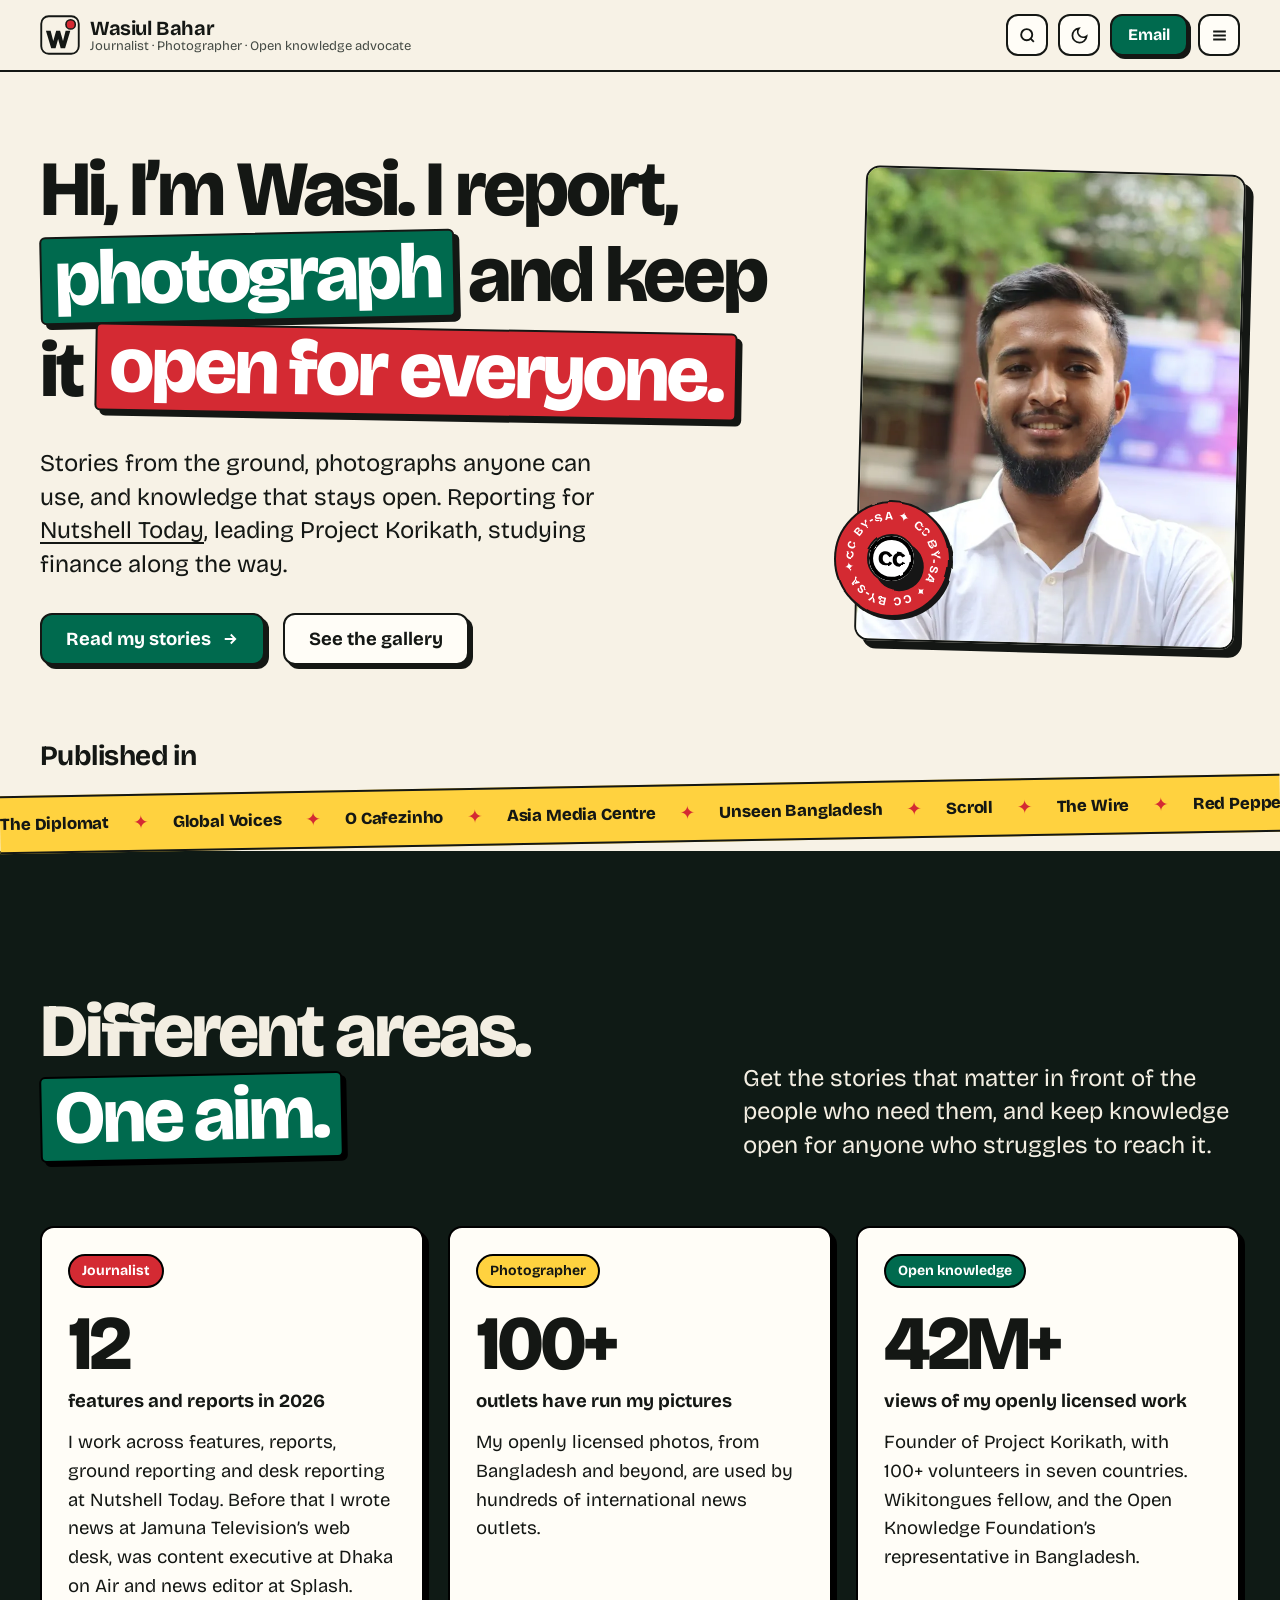
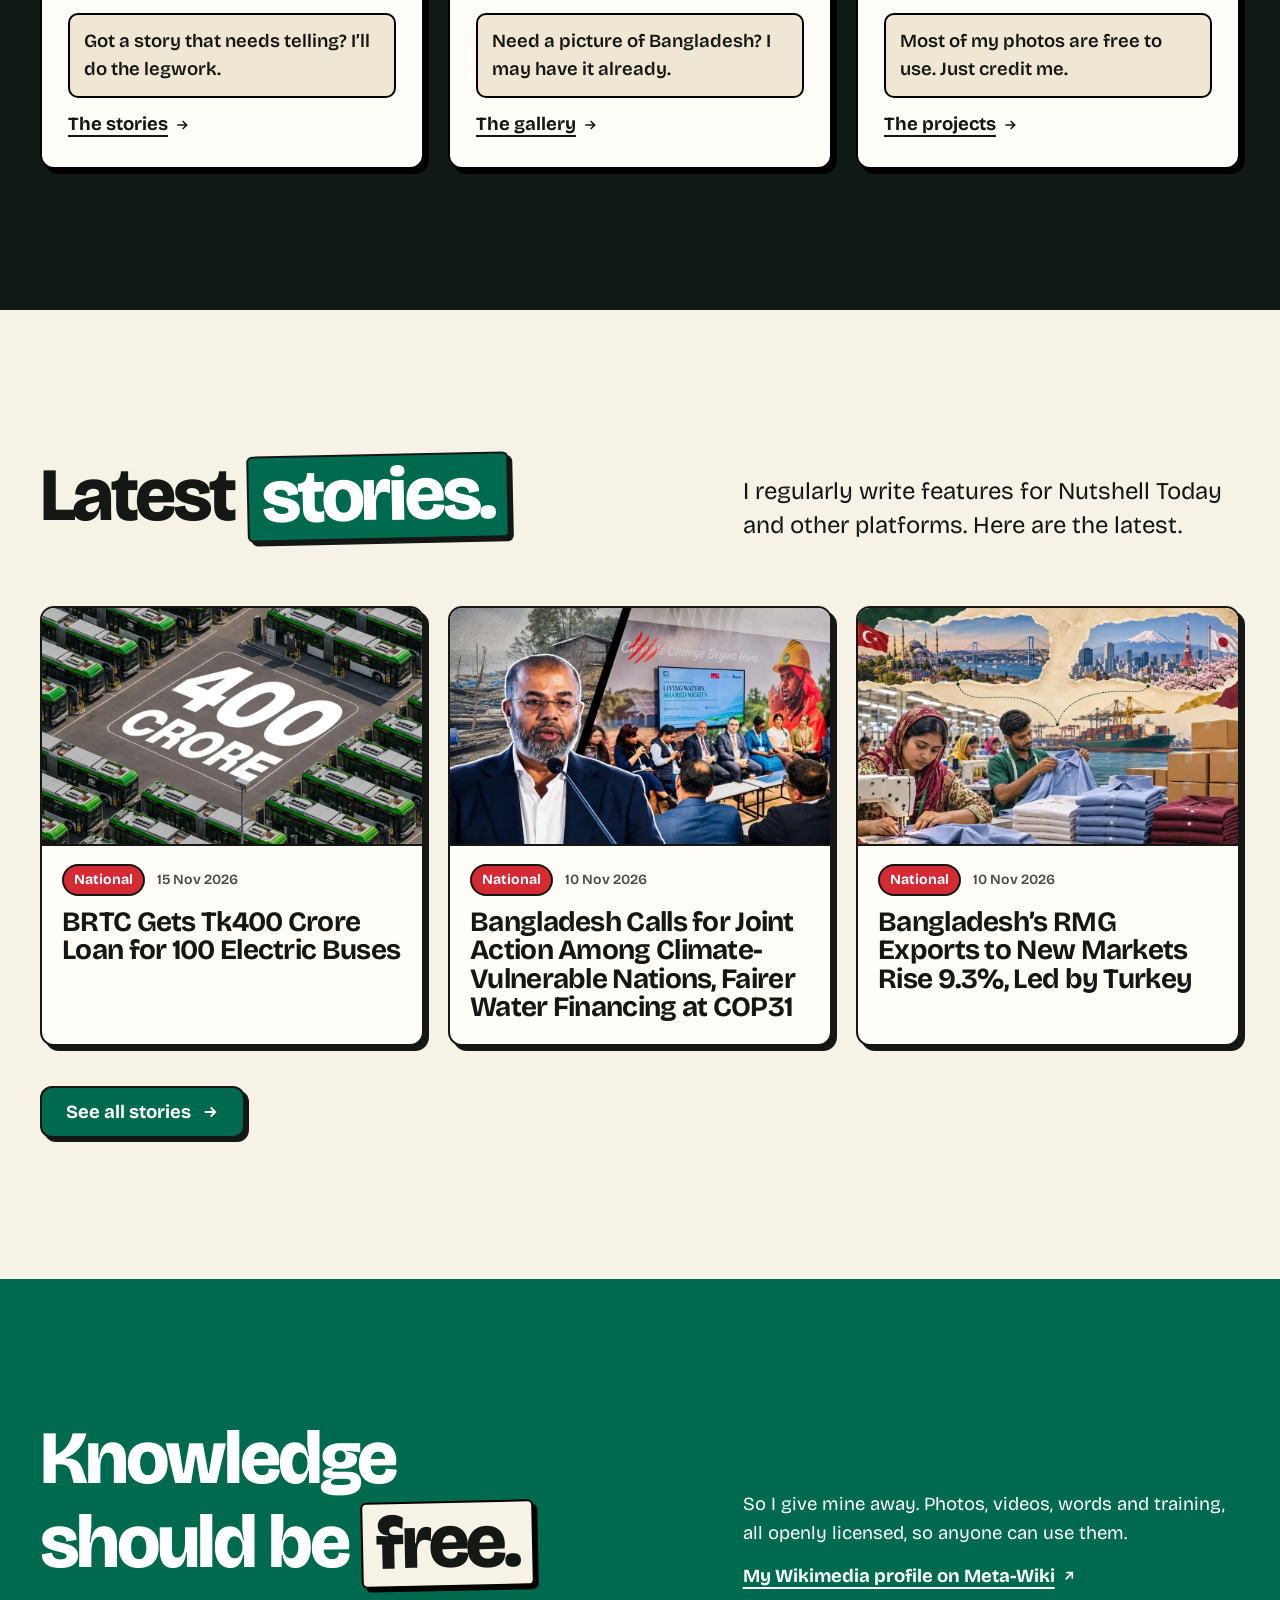
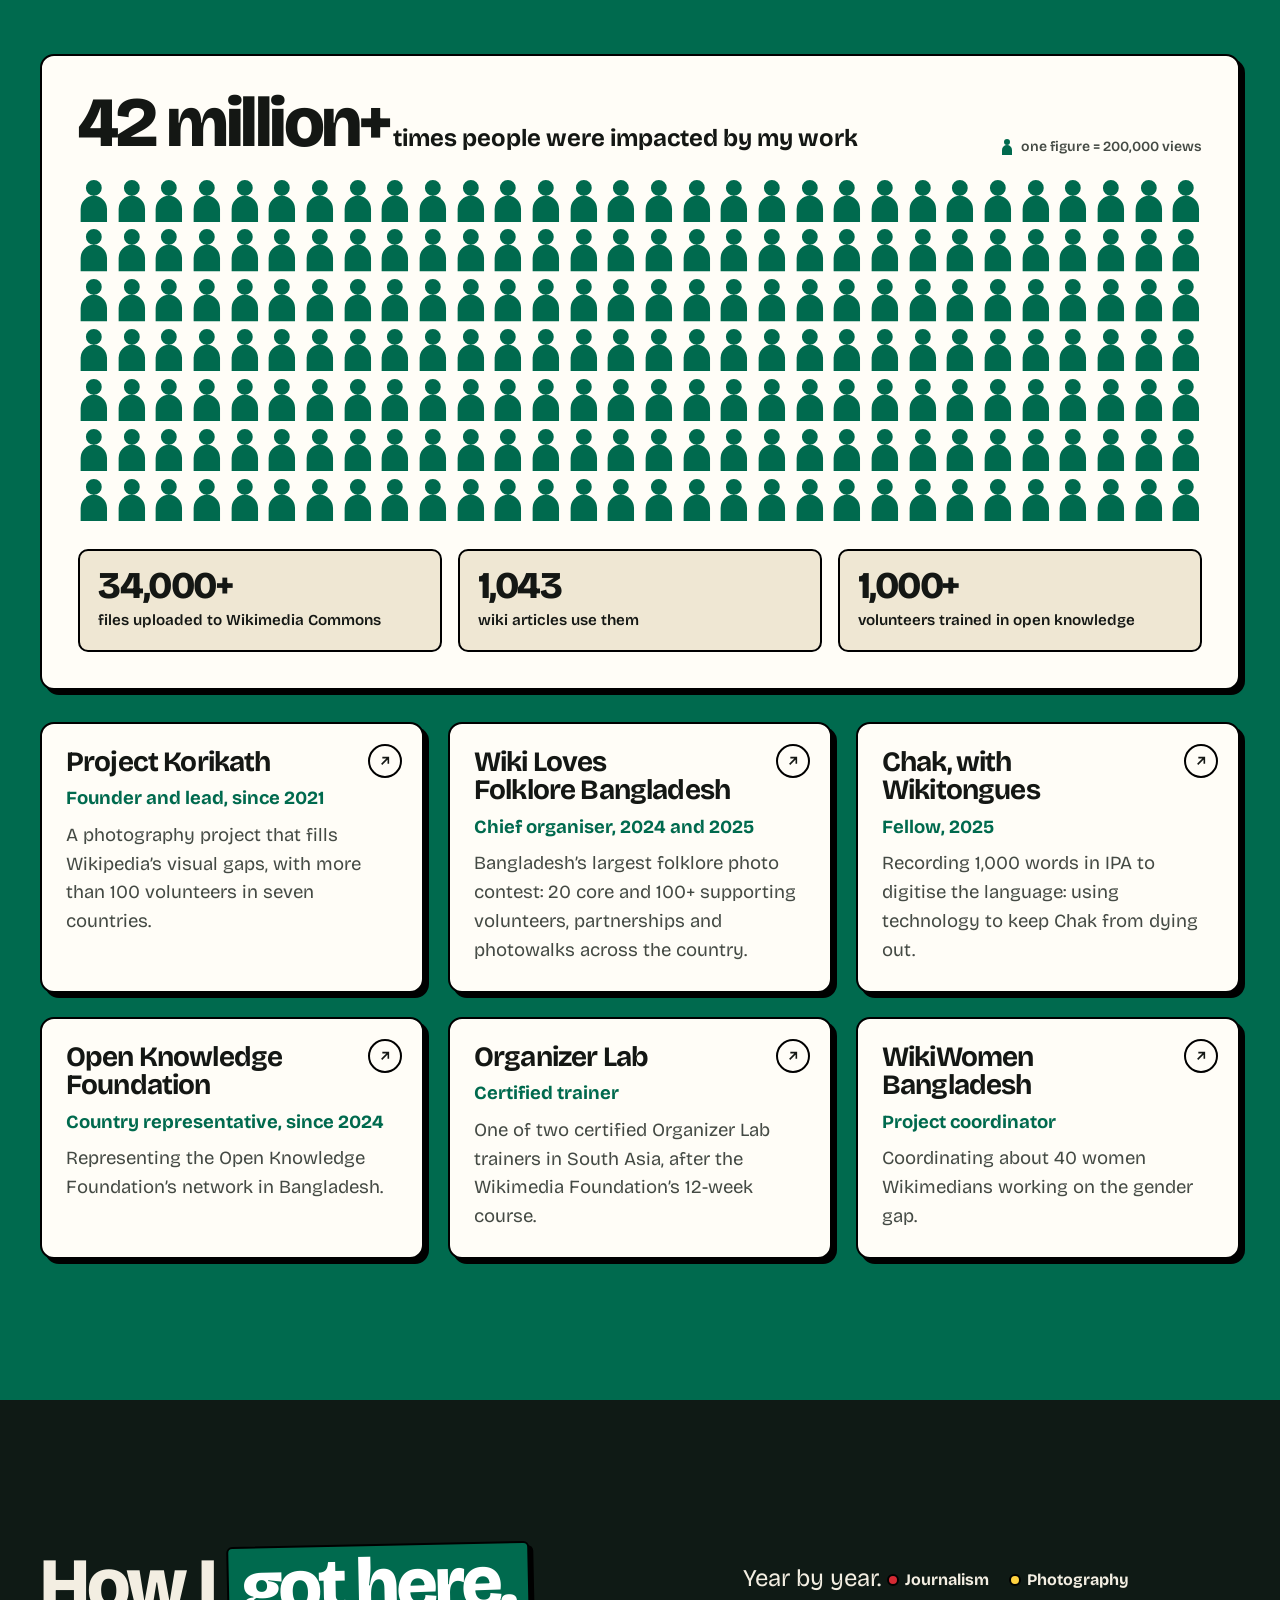
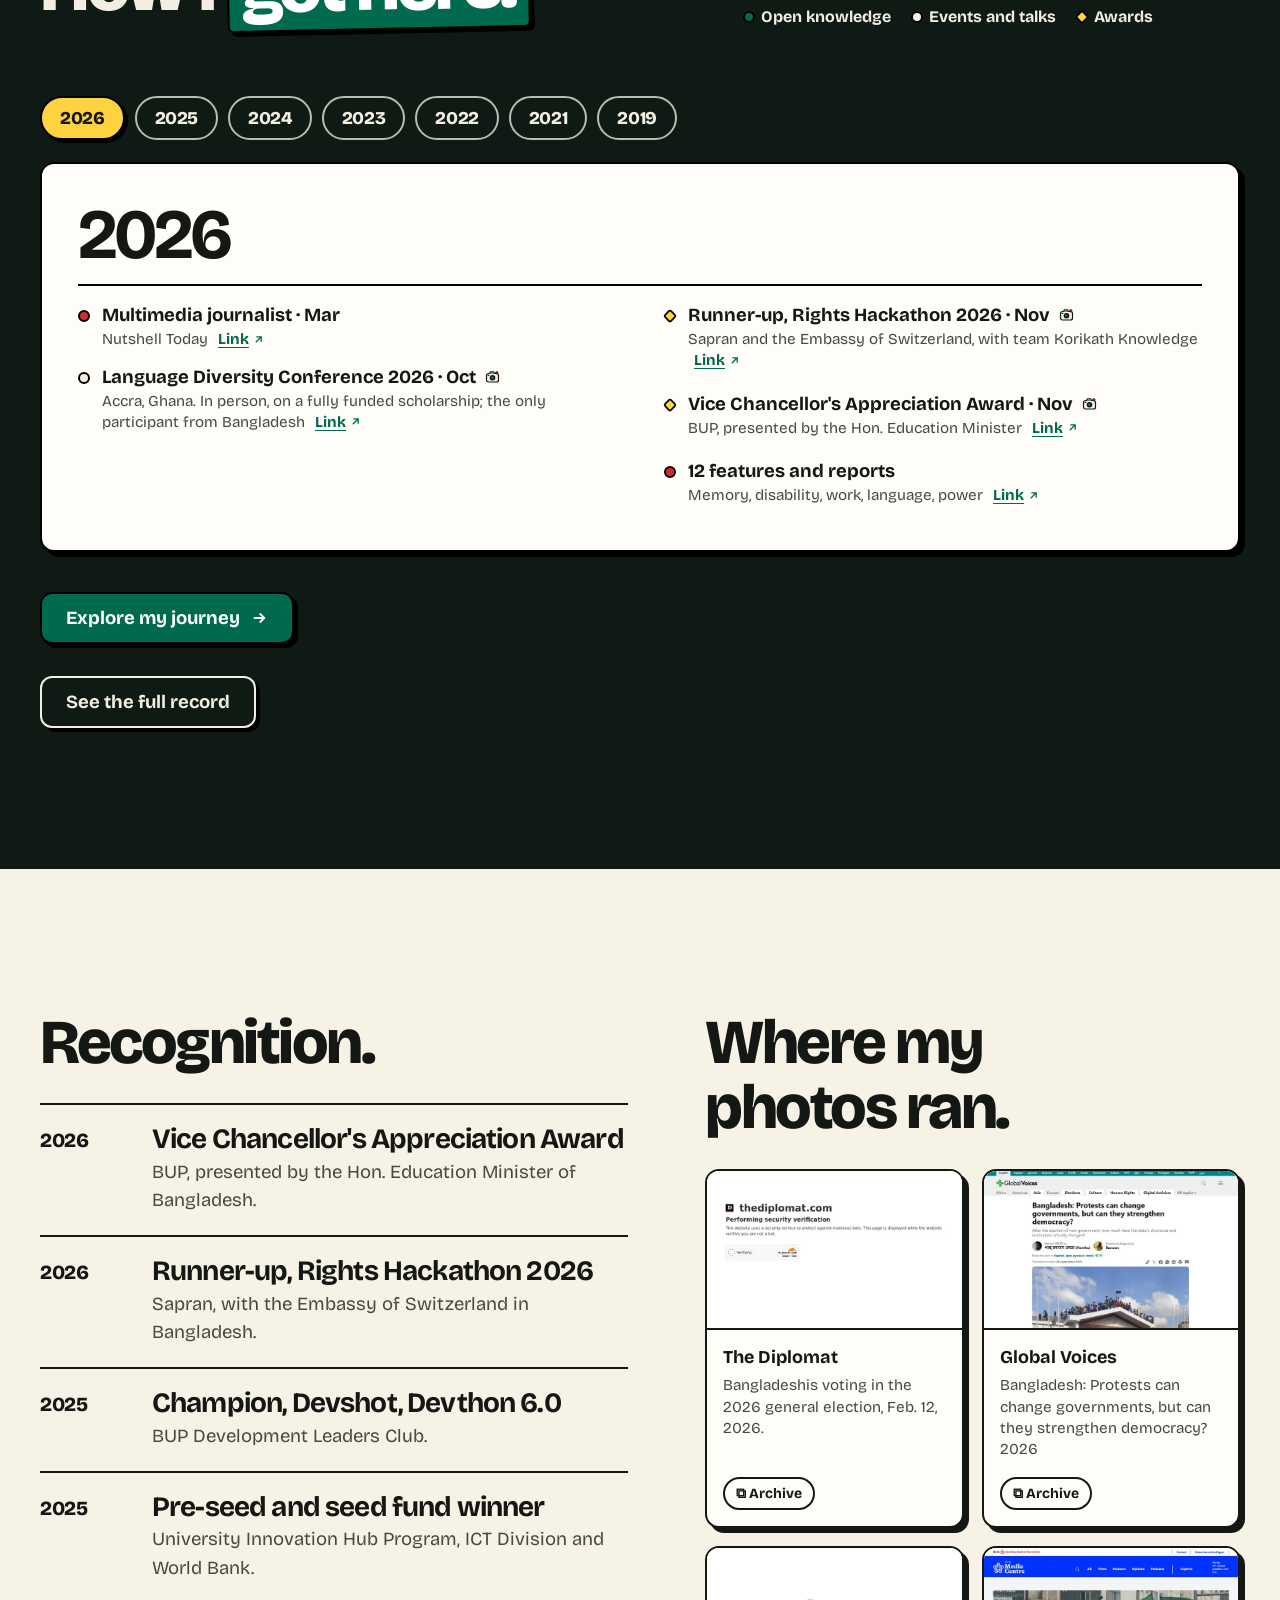
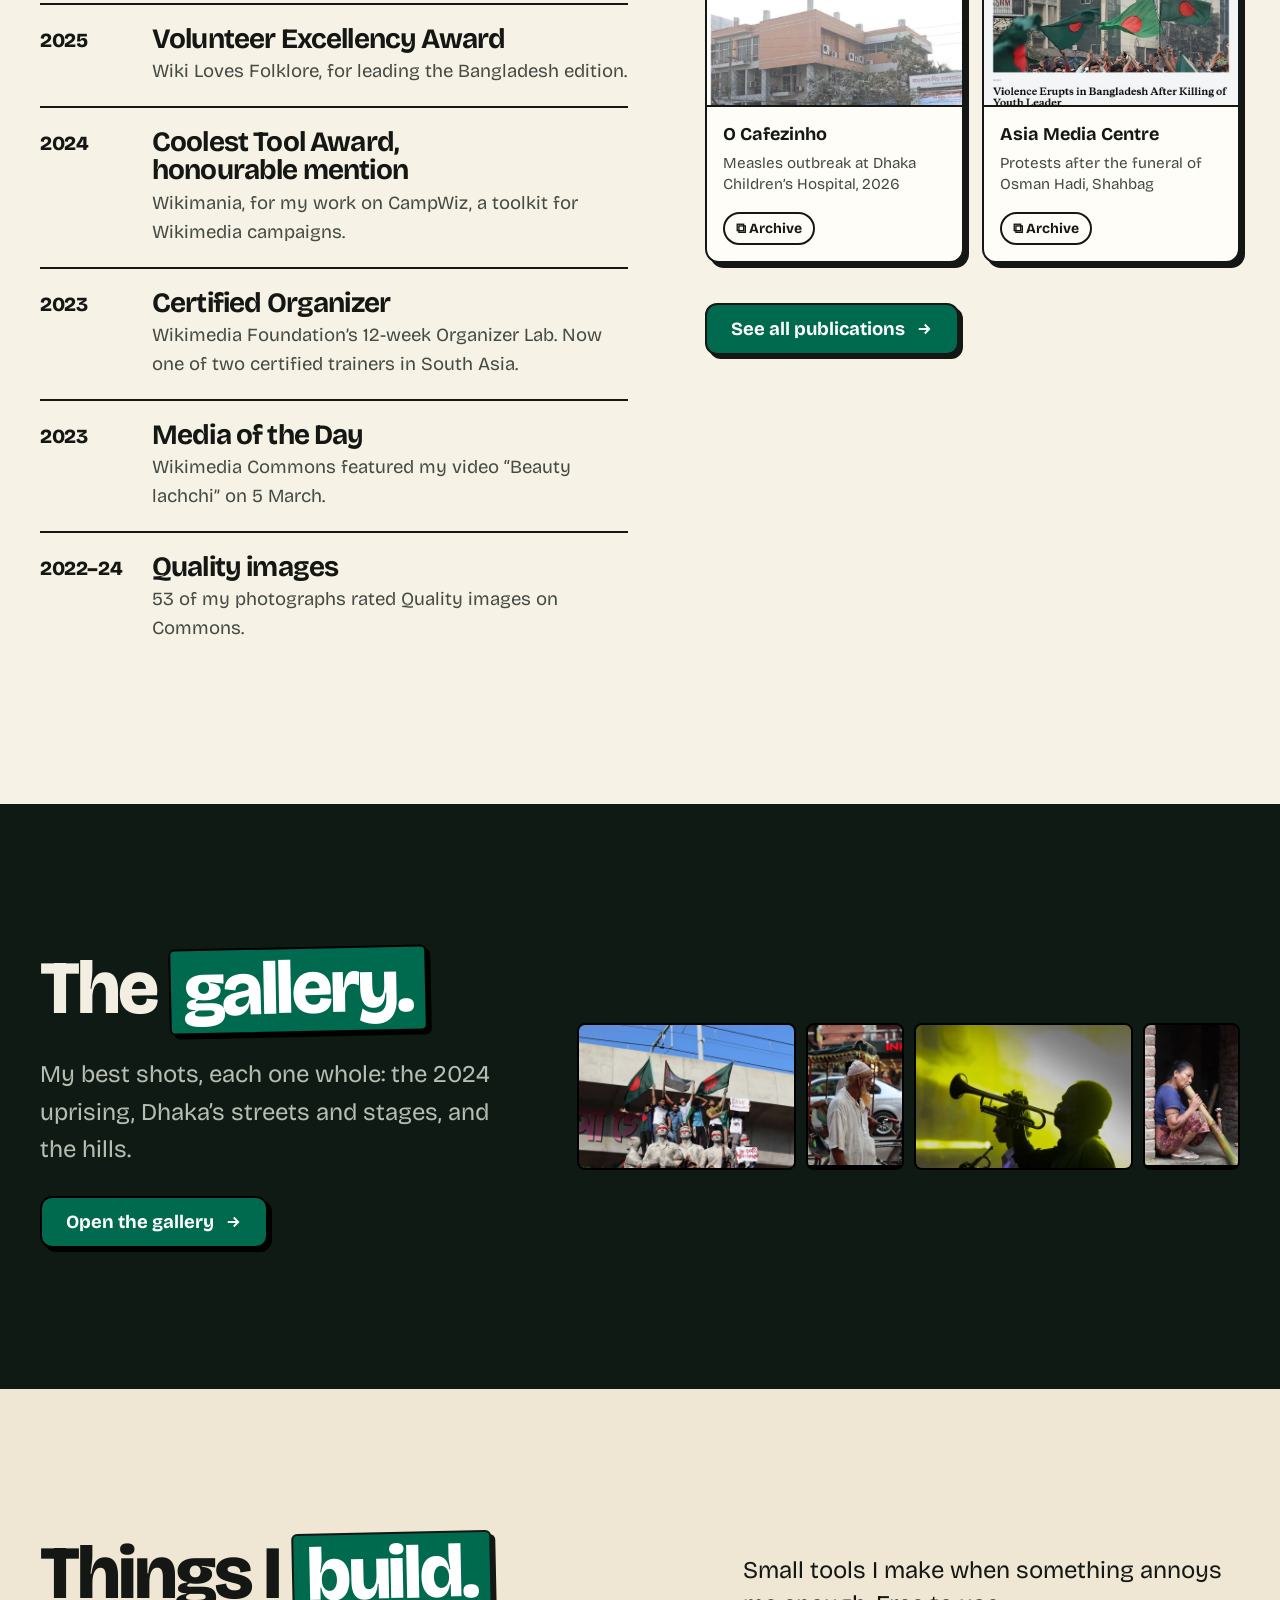
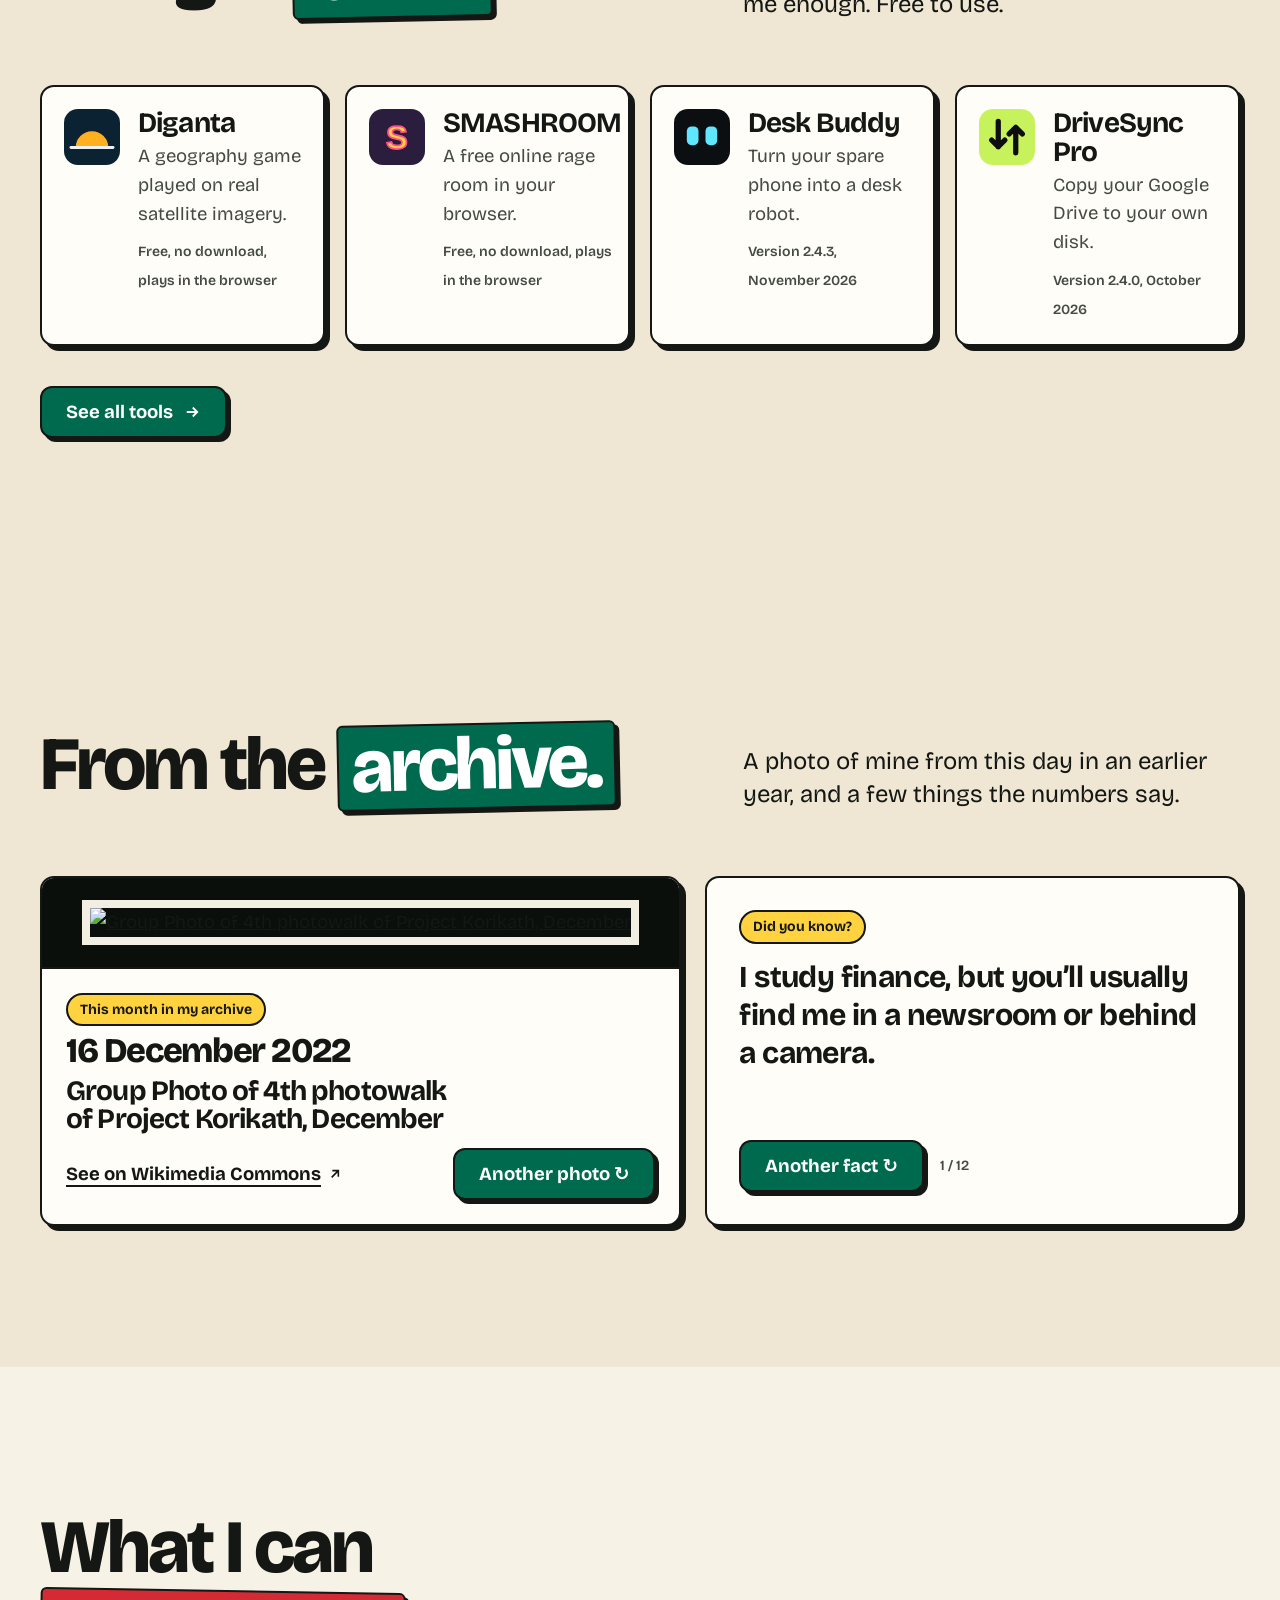
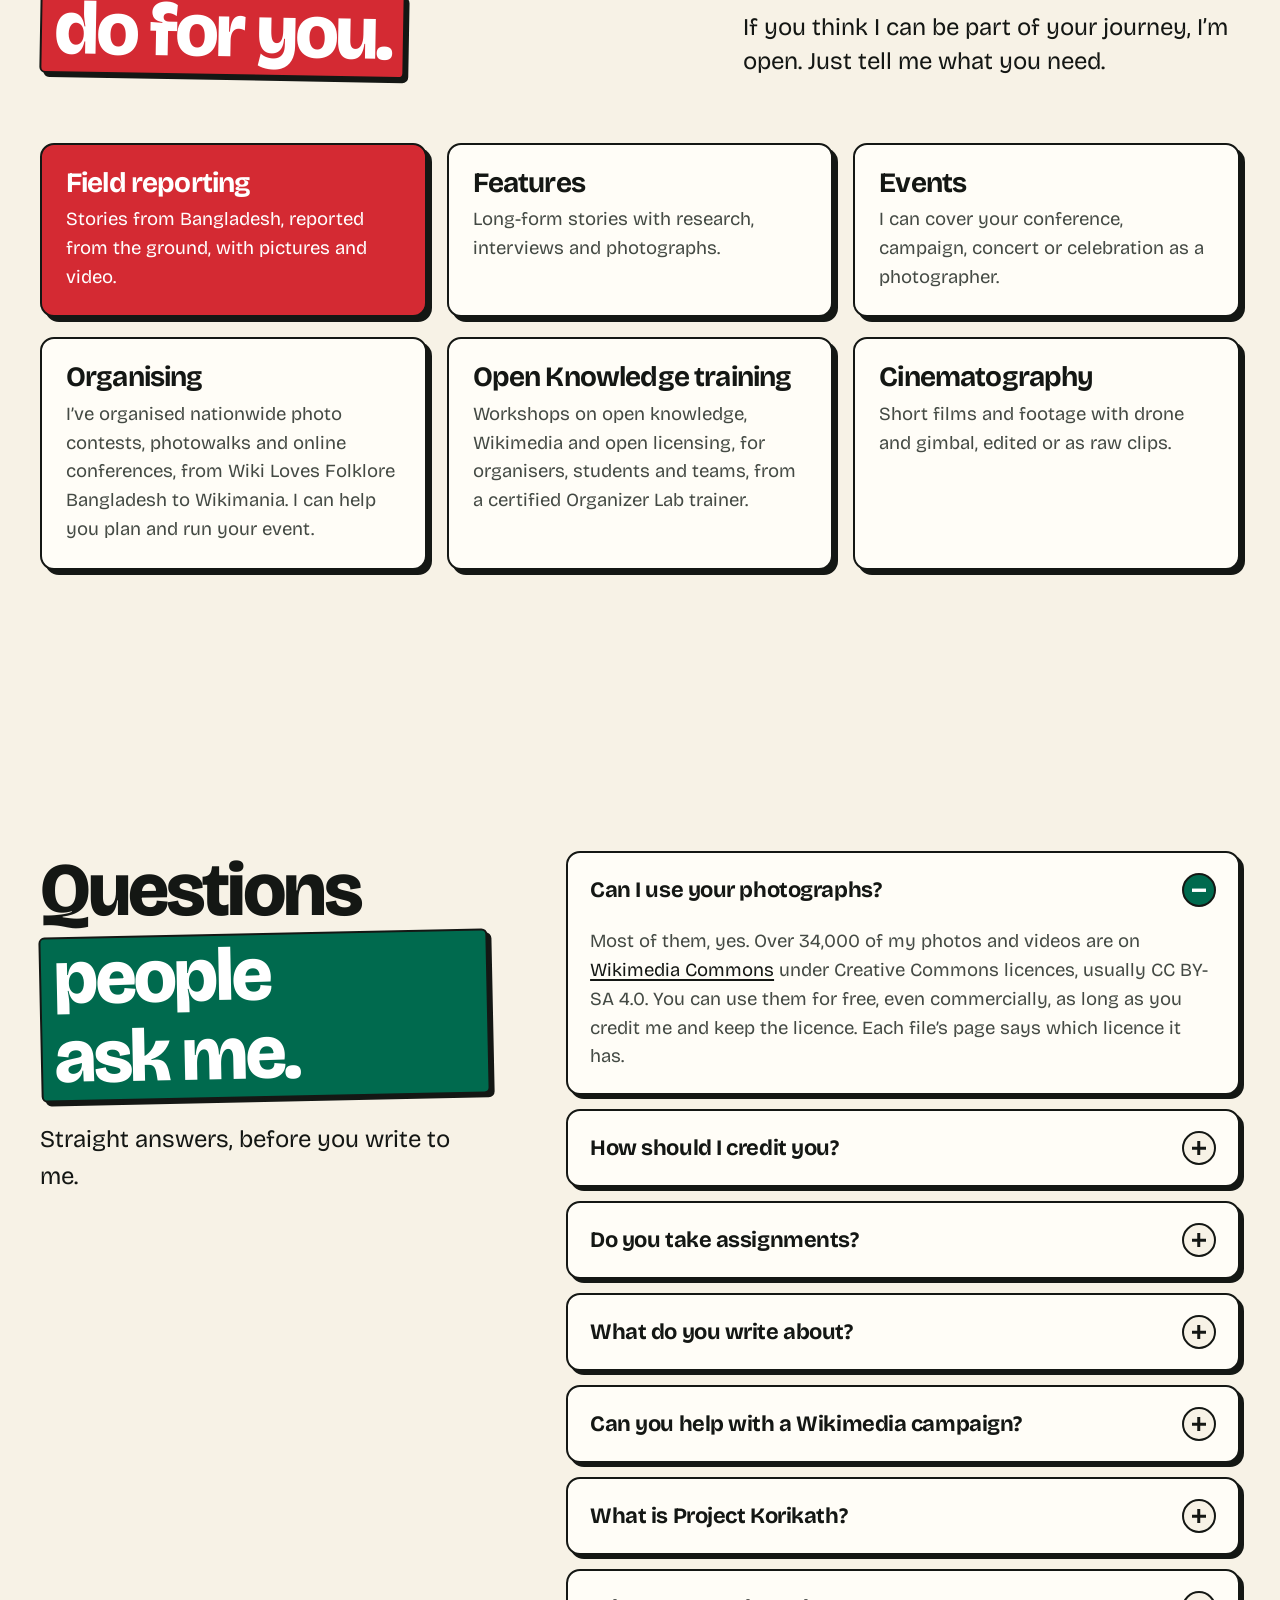
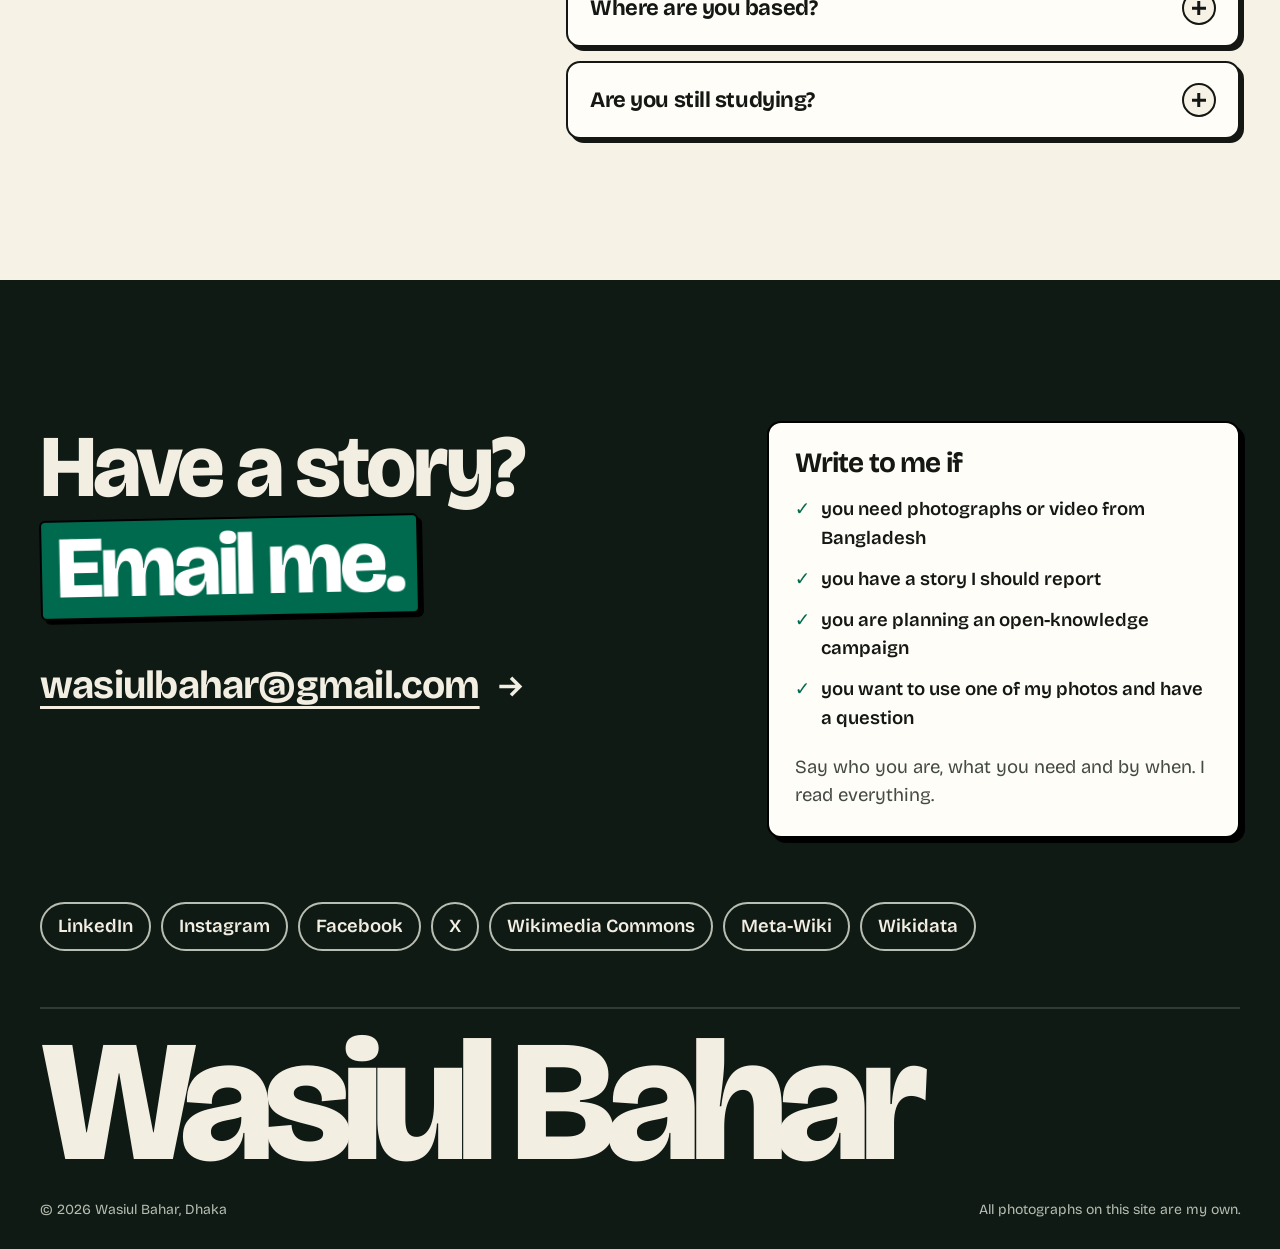
==== commit 6c4eb769: "Update site" ====
--- a/index.html
+++ b/index.html
@@ -144,7 +144,7 @@
       <div class="dots" data-dots="210" role="img" aria-label="210 person figures, each standing for 200,000 views of my files"></div>
       <ul class="stats three">
         <li><b>34,000+</b><span>files uploaded to Wikimedia Commons</span></li>
-        <li><b>1,034</b><span>wiki articles use them</span></li>
+        <li><b>1,043</b><span>wiki articles use them</span></li>
         <li><b>1,000+</b><span>volunteers trained in open knowledge</span></li>
       </ul>
     </div>
@@ -313,6 +313,10 @@
       <p class="reveal">Small tools I make when something annoys me enough. Free to use.</p>
     </div>
     <div class="tool-cards">
+        <a class="card tool-card reveal" href="tools.html#diganta">
+          <img src="img/tools/diganta-logo.svg" alt="" width="48" height="48">
+          <div><h3>Diganta</h3><p>A geography game played on real satellite imagery.</p><span class="date">Free, no download, plays in the browser</span></div>
+        </a>
         <a class="card tool-card reveal" href="tools.html#smashroom">
           <img src="img/tools/smashroom-logo.svg" alt="" width="48" height="48">
           <div><h3>SMASHROOM</h3><p>A free online rage room in your browser.</p><span class="date">Free, no download, plays in the browser</span></div>
@@ -338,13 +342,13 @@
     </div>
     <div class="archive-grid">
       <article class="card otd reveal" data-otd>
-        <a class="otd-img" href="https://commons.wikimedia.org/wiki/File:Nagar_Baul_Band_at_Dhaka_Retro_05.jpg" target="_blank" rel="noopener"><img src="https://thumb.wikimedia.org/wikipedia/commons/thumb/e/e0/Nagar_Baul_Band_at_Dhaka_Retro_05.jpg/960px-Nagar_Baul_Band_at_Dhaka_Retro_05.jpg?utm_source=commons.wikimedia.org&utm_campaign=imageinfo&utm_content=thumbnail" alt="Nagar Baul Band at Dhaka Retro" loading="lazy"></a>
+        <a class="otd-img" href="https://commons.wikimedia.org/wiki/File:ARK_Band_at_Dhaka_Retro_25.jpg" target="_blank" rel="noopener"><img src="https://thumb.wikimedia.org/wikipedia/commons/thumb/f/f0/ARK_Band_at_Dhaka_Retro_25.jpg/960px-ARK_Band_at_Dhaka_Retro_25.jpg?utm_source=commons.wikimedia.org&utm_campaign=imageinfo&utm_content=thumbnail" alt="ARK Band at Dhaka Retro" loading="lazy"></a>
         <div class="otd-b">
           <span class="chip" data-otd-chip>This month in my archive</span>
           <p class="otd-date" data-otd-date>15 November 2024</p>
-          <h3 data-otd-title>Nagar Baul Band at Dhaka Retro</h3>
+          <h3 data-otd-title>ARK Band at Dhaka Retro</h3>
           <div class="otd-bar">
-            <a class="text-link" data-otd-page href="https://commons.wikimedia.org/wiki/File:Nagar_Baul_Band_at_Dhaka_Retro_05.jpg" target="_blank" rel="noopener">See on Wikimedia Commons <svg viewBox="0 0 24 24" fill="none" stroke="currentColor" stroke-width="2.4" aria-hidden="true"><path d="M7 17L17 7M8 7h9v9"/></svg></a>
+            <a class="text-link" data-otd-page href="https://commons.wikimedia.org/wiki/File:ARK_Band_at_Dhaka_Retro_25.jpg" target="_blank" rel="noopener">See on Wikimedia Commons <svg viewBox="0 0 24 24" fill="none" stroke="currentColor" stroke-width="2.4" aria-hidden="true"><path d="M7 17L17 7M8 7h9v9"/></svg></a>
             <button class="btn" type="button" id="otd-next" hidden>Another photo ↻</button>
           </div>
         </div>
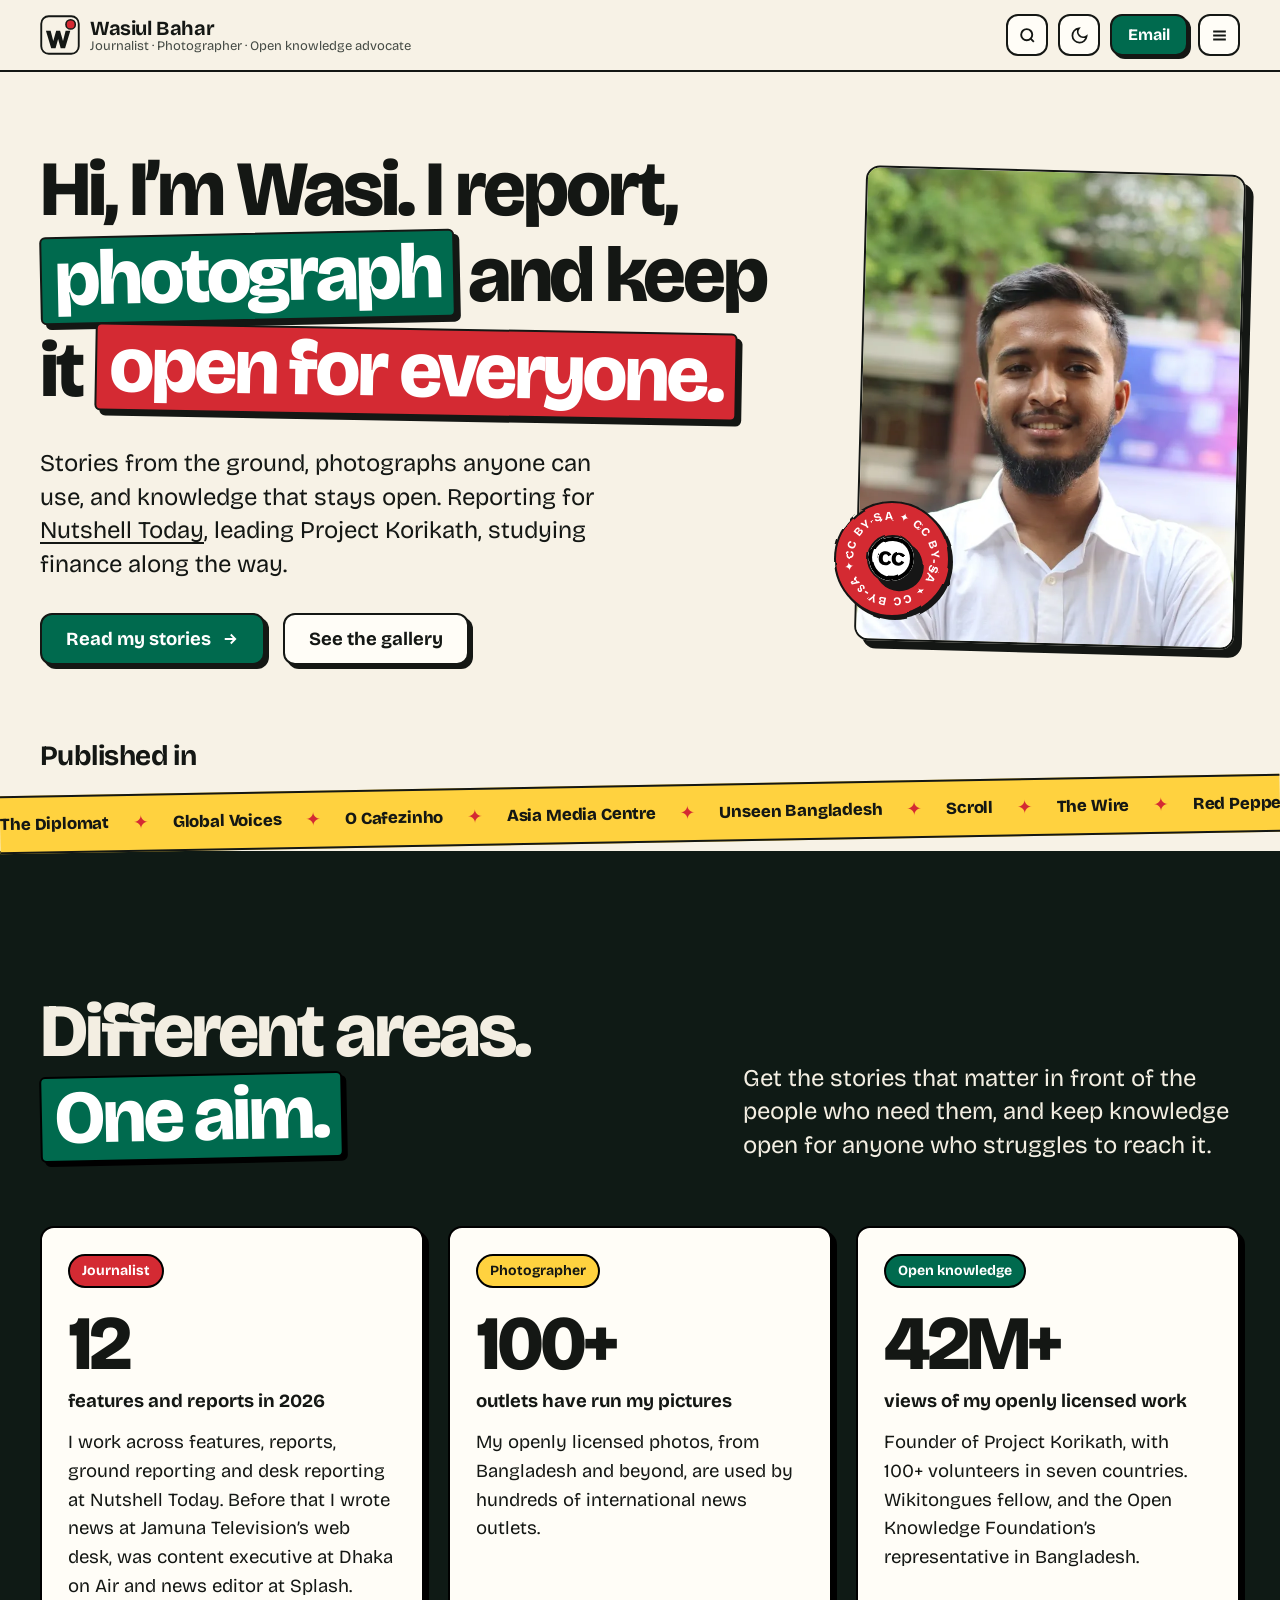
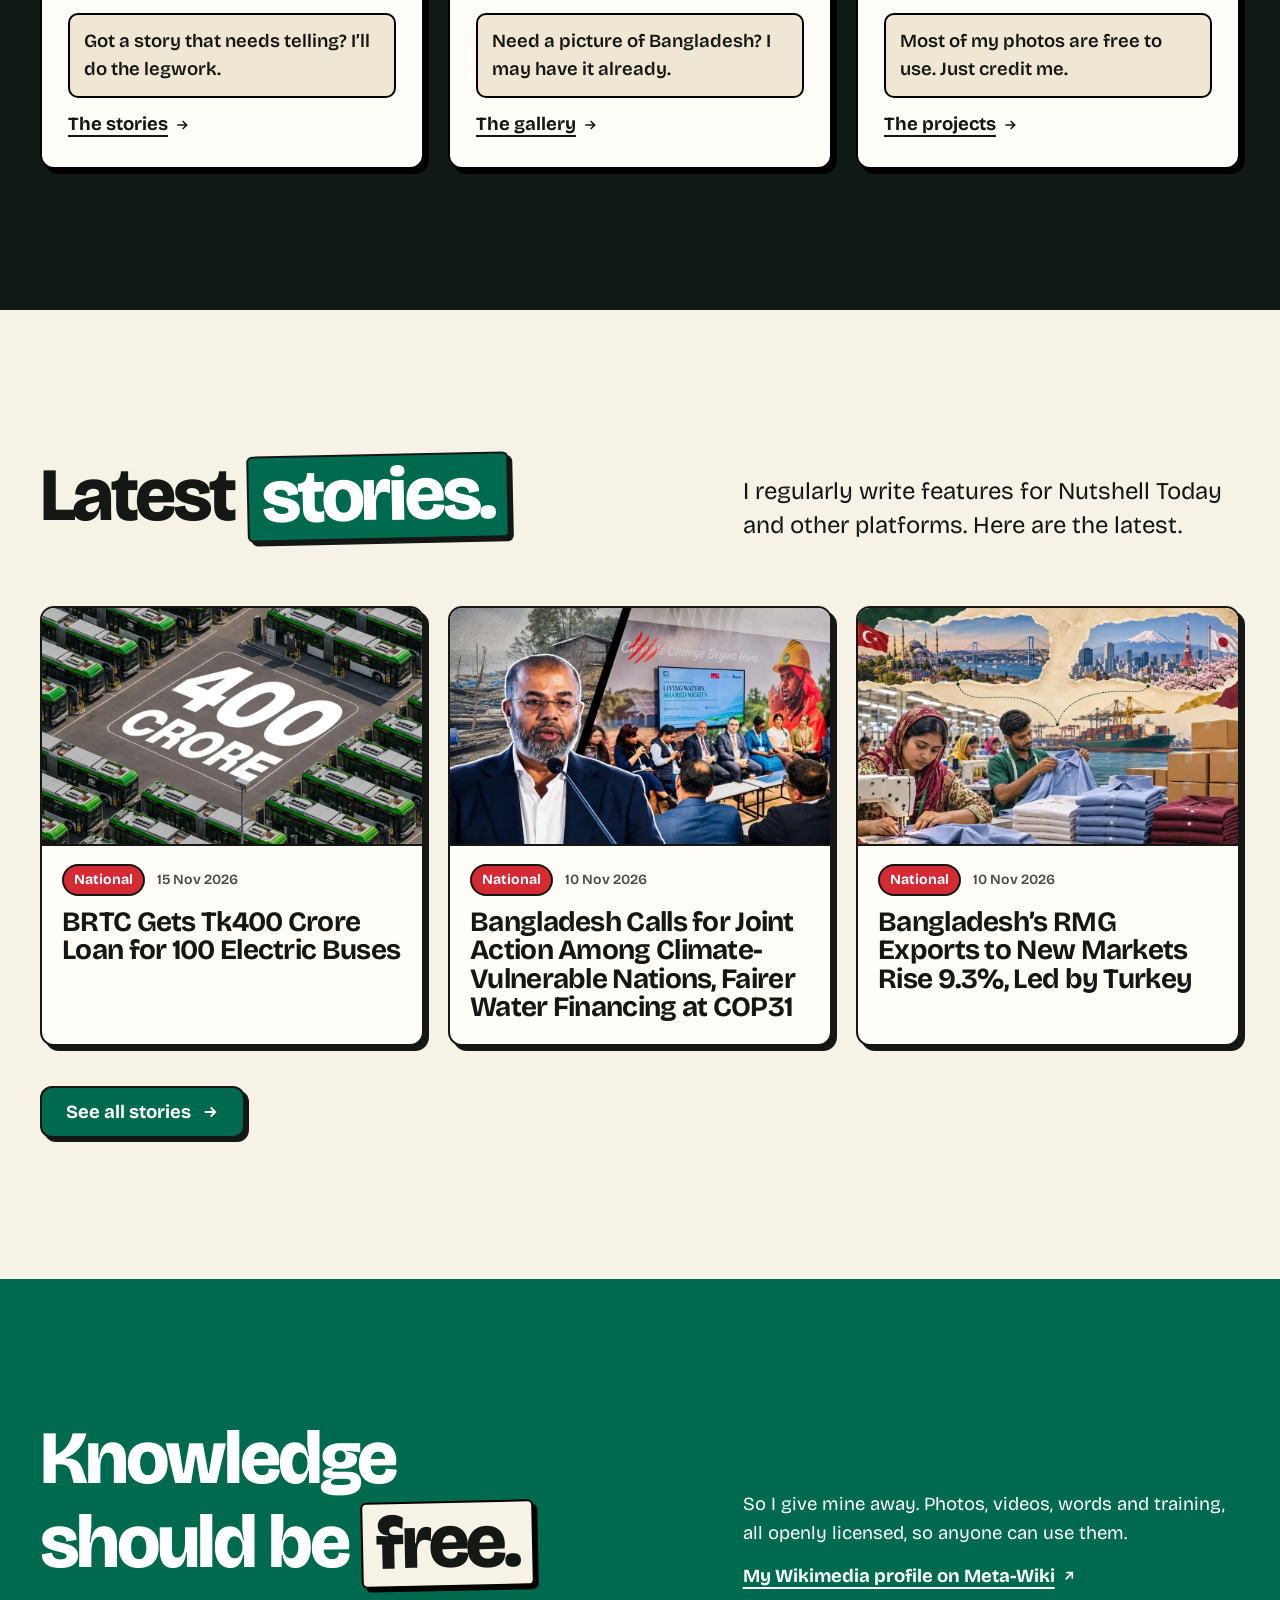
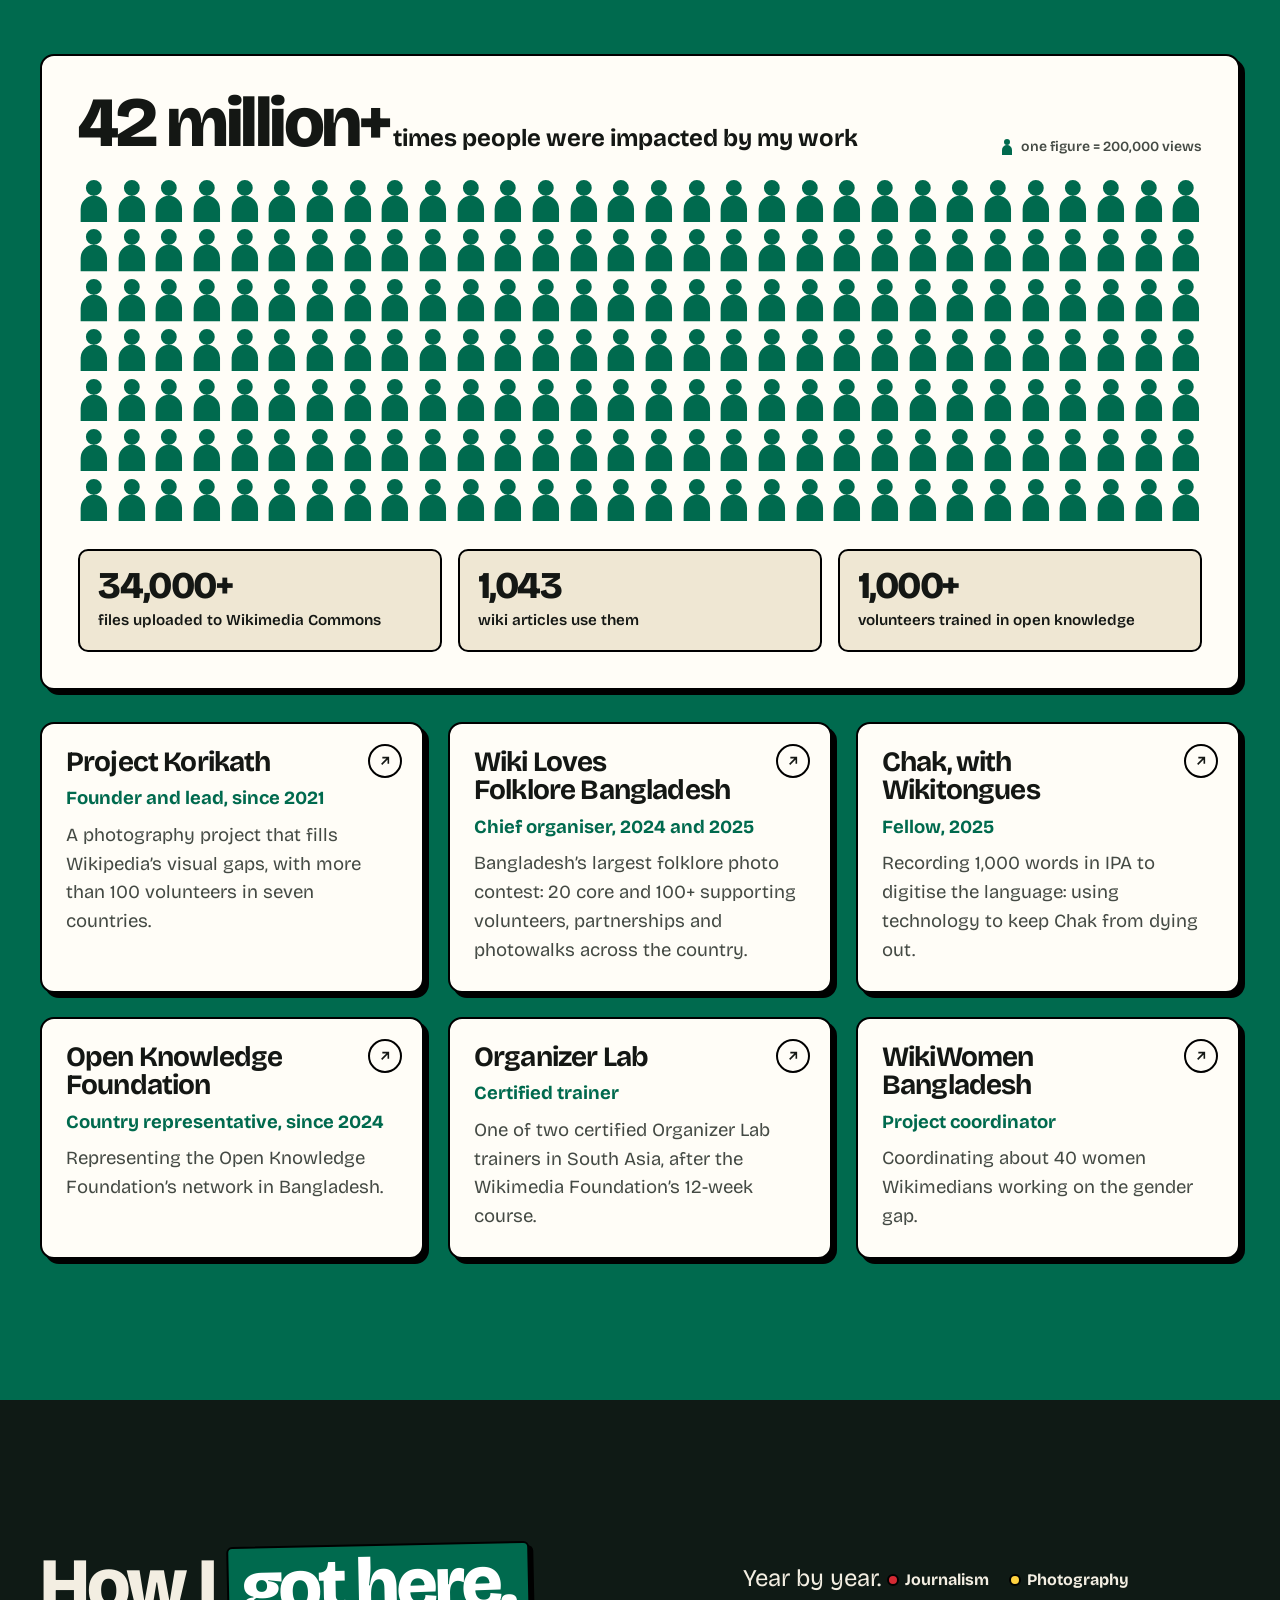
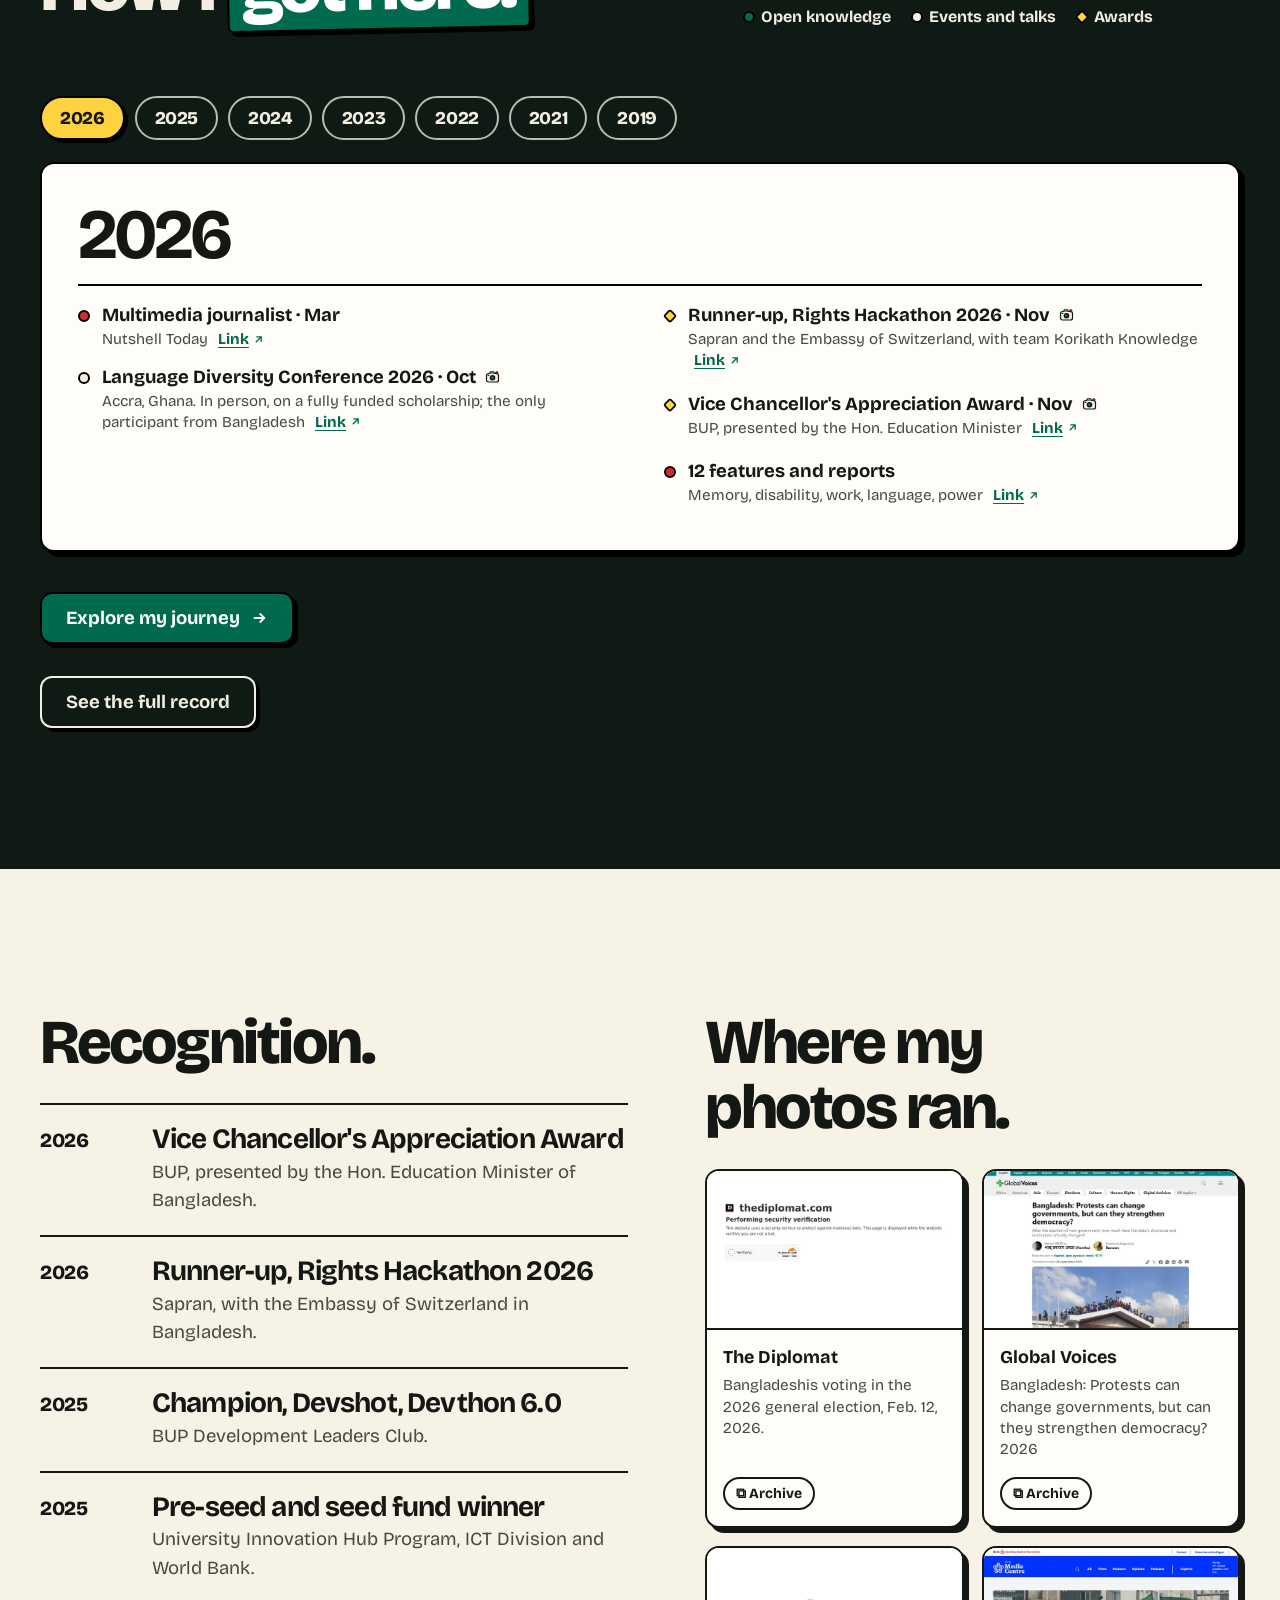
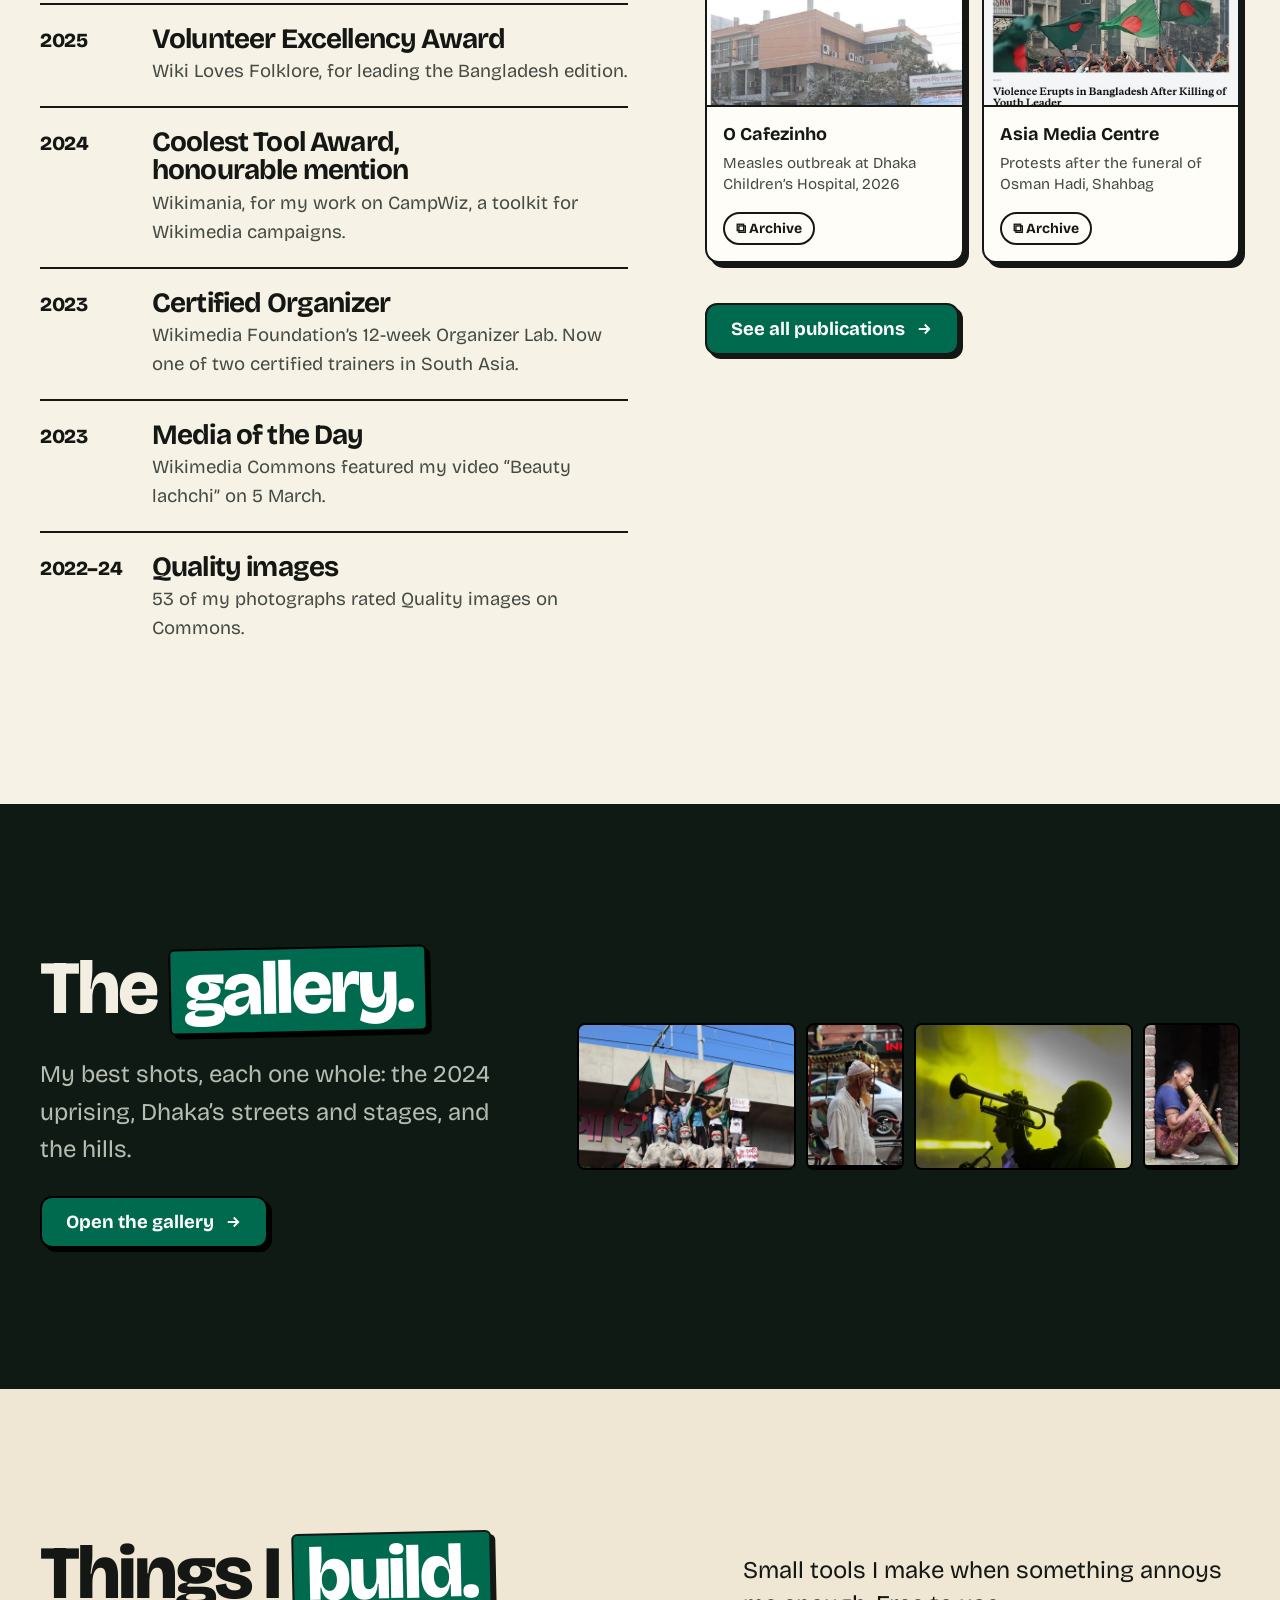
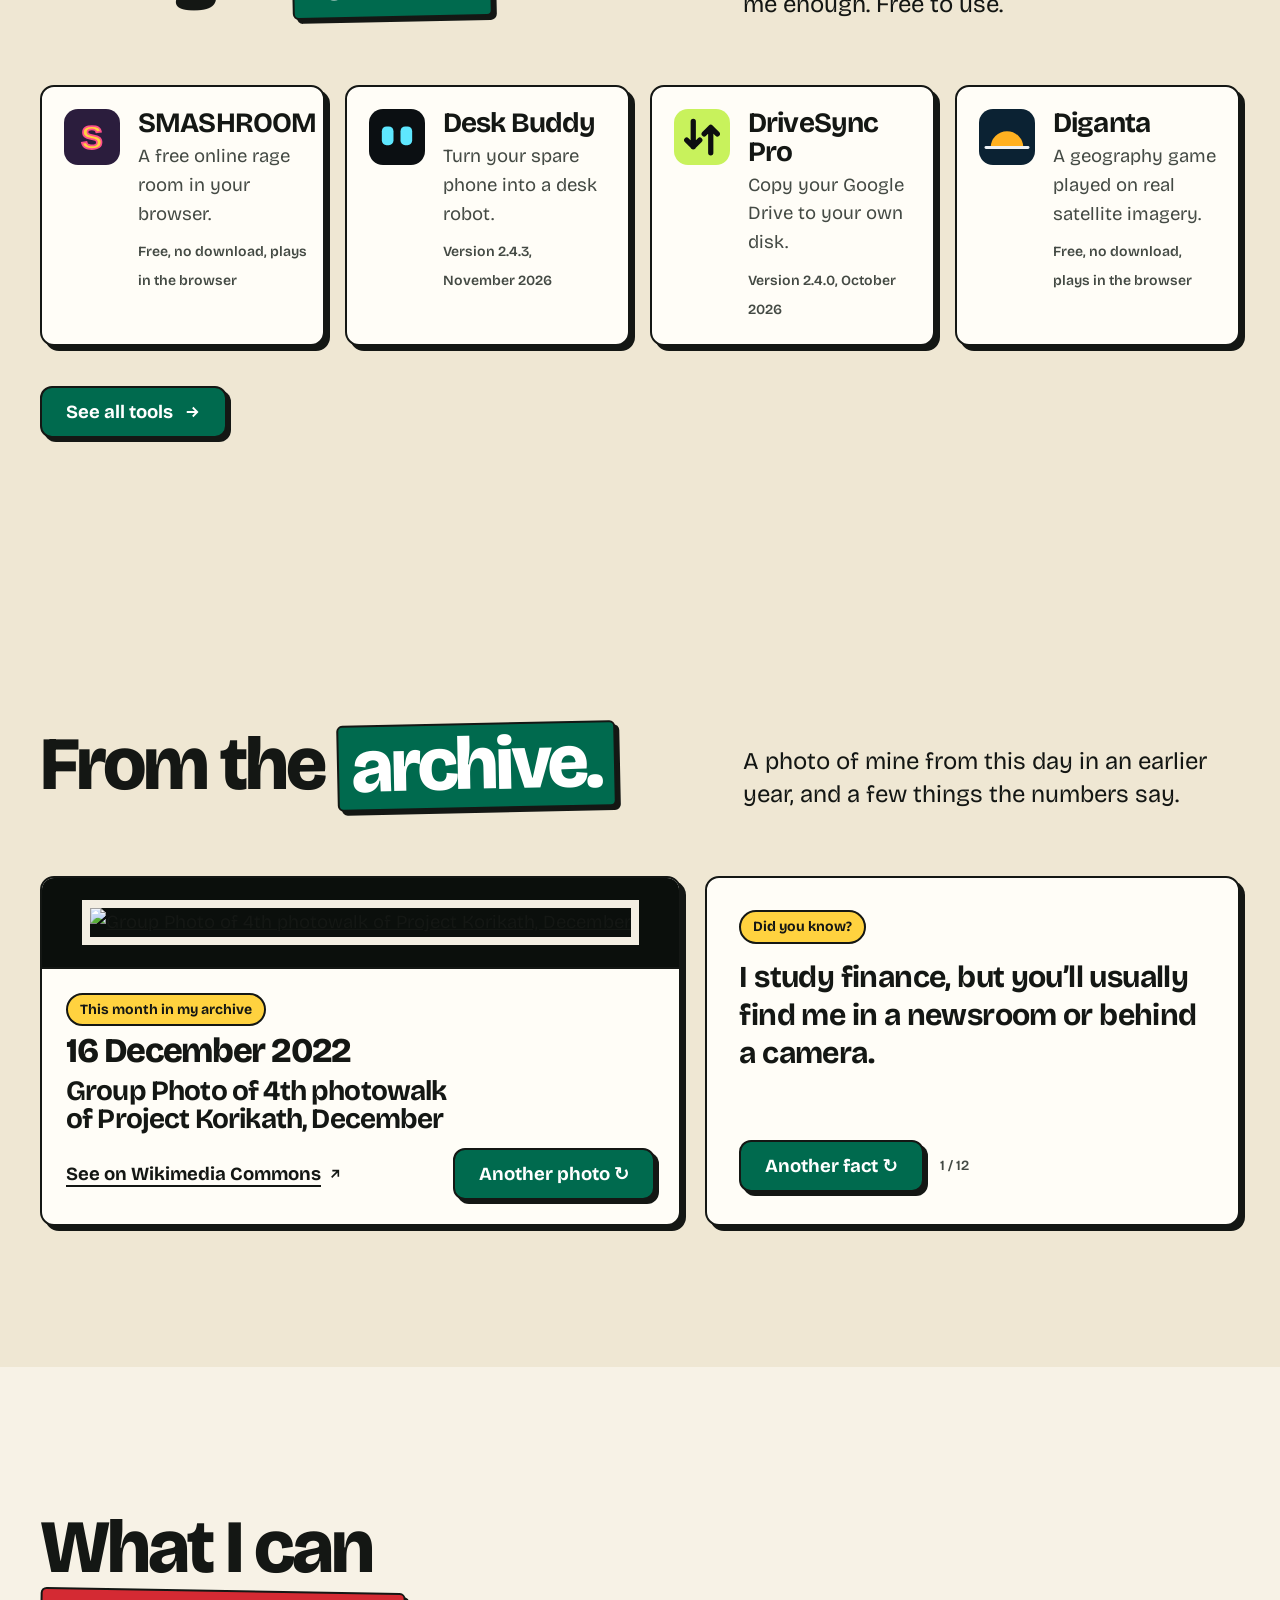
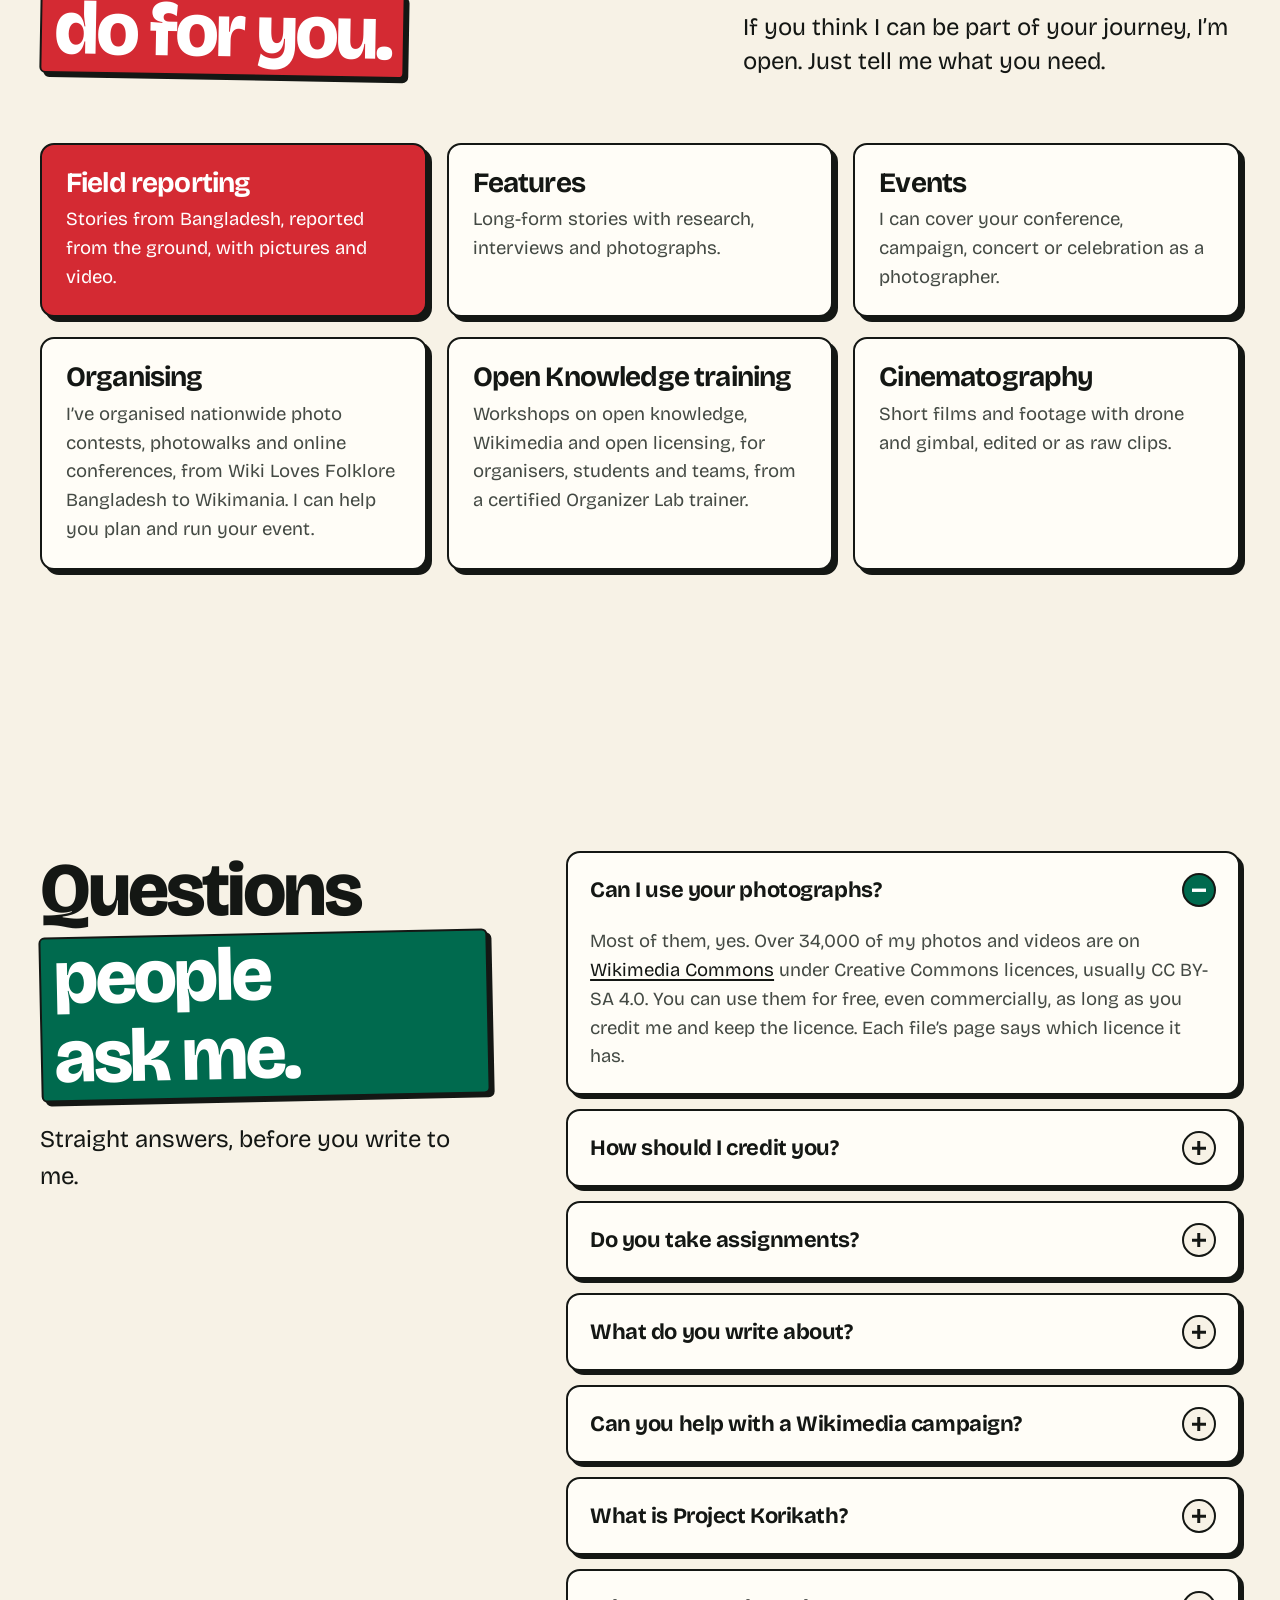
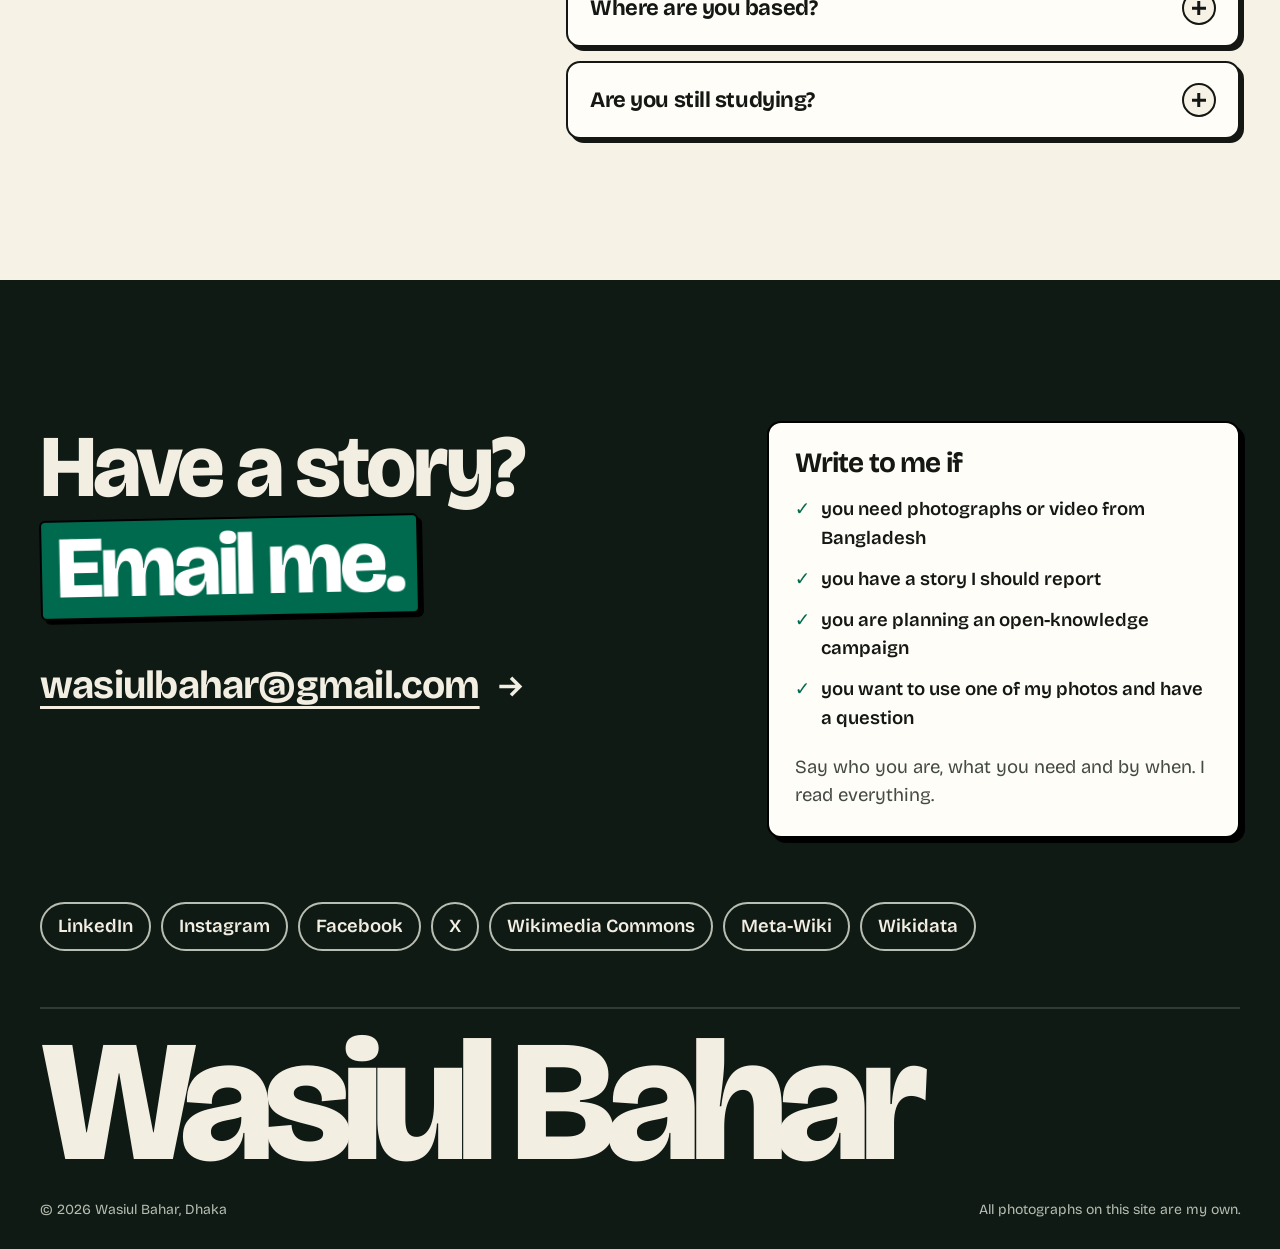
==== commit 377521fc: "Update site" ====
--- a/index.html
+++ b/index.html
@@ -313,21 +313,21 @@
       <p class="reveal">Small tools I make when something annoys me enough. Free to use.</p>
     </div>
     <div class="tool-cards">
+        <a class="card tool-card reveal" href="tools.html#smashroom">
+          <img src="img/tools/smashroom-logo.svg" alt="" width="48" height="48">
+          <div><h3>SMASHROOM</h3><p>A free online rage room in your browser.</p><span class="date">Free, no download, plays in the browser</span></div>
+        </a>
+        <a class="card tool-card reveal" href="tools.html#desk-buddy">
+          <img src="img/tools/deskbuddy-logo.svg" alt="" width="48" height="48">
+          <div><h3>Desk Buddy</h3><p>Turn your spare phone into a desk robot.</p><span class="date">Version 2.4.3, November 2026</span></div>
+        </a>
+        <a class="card tool-card reveal" href="tools.html#drivesync-pro">
+          <img src="img/tools/drivesync-logo.svg" alt="" width="48" height="48">
+          <div><h3>DriveSync Pro</h3><p>Copy your Google Drive to your own disk.</p><span class="date">Version 2.4.0, October 2026</span></div>
+        </a>
         <a class="card tool-card reveal" href="tools.html#diganta">
           <img src="img/tools/diganta-logo.svg" alt="" width="48" height="48">
           <div><h3>Diganta</h3><p>A geography game played on real satellite imagery.</p><span class="date">Free, no download, plays in the browser</span></div>
-        </a>
-        <a class="card tool-card reveal" href="tools.html#smashroom">
-          <img src="img/tools/smashroom-logo.svg" alt="" width="48" height="48">
-          <div><h3>SMASHROOM</h3><p>A free online rage room in your browser.</p><span class="date">Free, no download, plays in the browser</span></div>
-        </a>
-        <a class="card tool-card reveal" href="tools.html#desk-buddy">
-          <img src="img/tools/deskbuddy-logo.svg" alt="" width="48" height="48">
-          <div><h3>Desk Buddy</h3><p>Turn your spare phone into a desk robot.</p><span class="date">Version 2.4.3, November 2026</span></div>
-        </a>
-        <a class="card tool-card reveal" href="tools.html#drivesync-pro">
-          <img src="img/tools/drivesync-logo.svg" alt="" width="48" height="48">
-          <div><h3>DriveSync Pro</h3><p>Copy your Google Drive to your own disk.</p><span class="date">Version 2.4.0, October 2026</span></div>
         </a>
     </div>
     <a class="btn reveal all-stories" href="tools.html">See all tools <svg viewBox="0 0 24 24" fill="none" stroke="currentColor" stroke-width="2.4" aria-hidden="true"><path d="M5 12h14M13 6l6 6-6 6"/></svg></a>
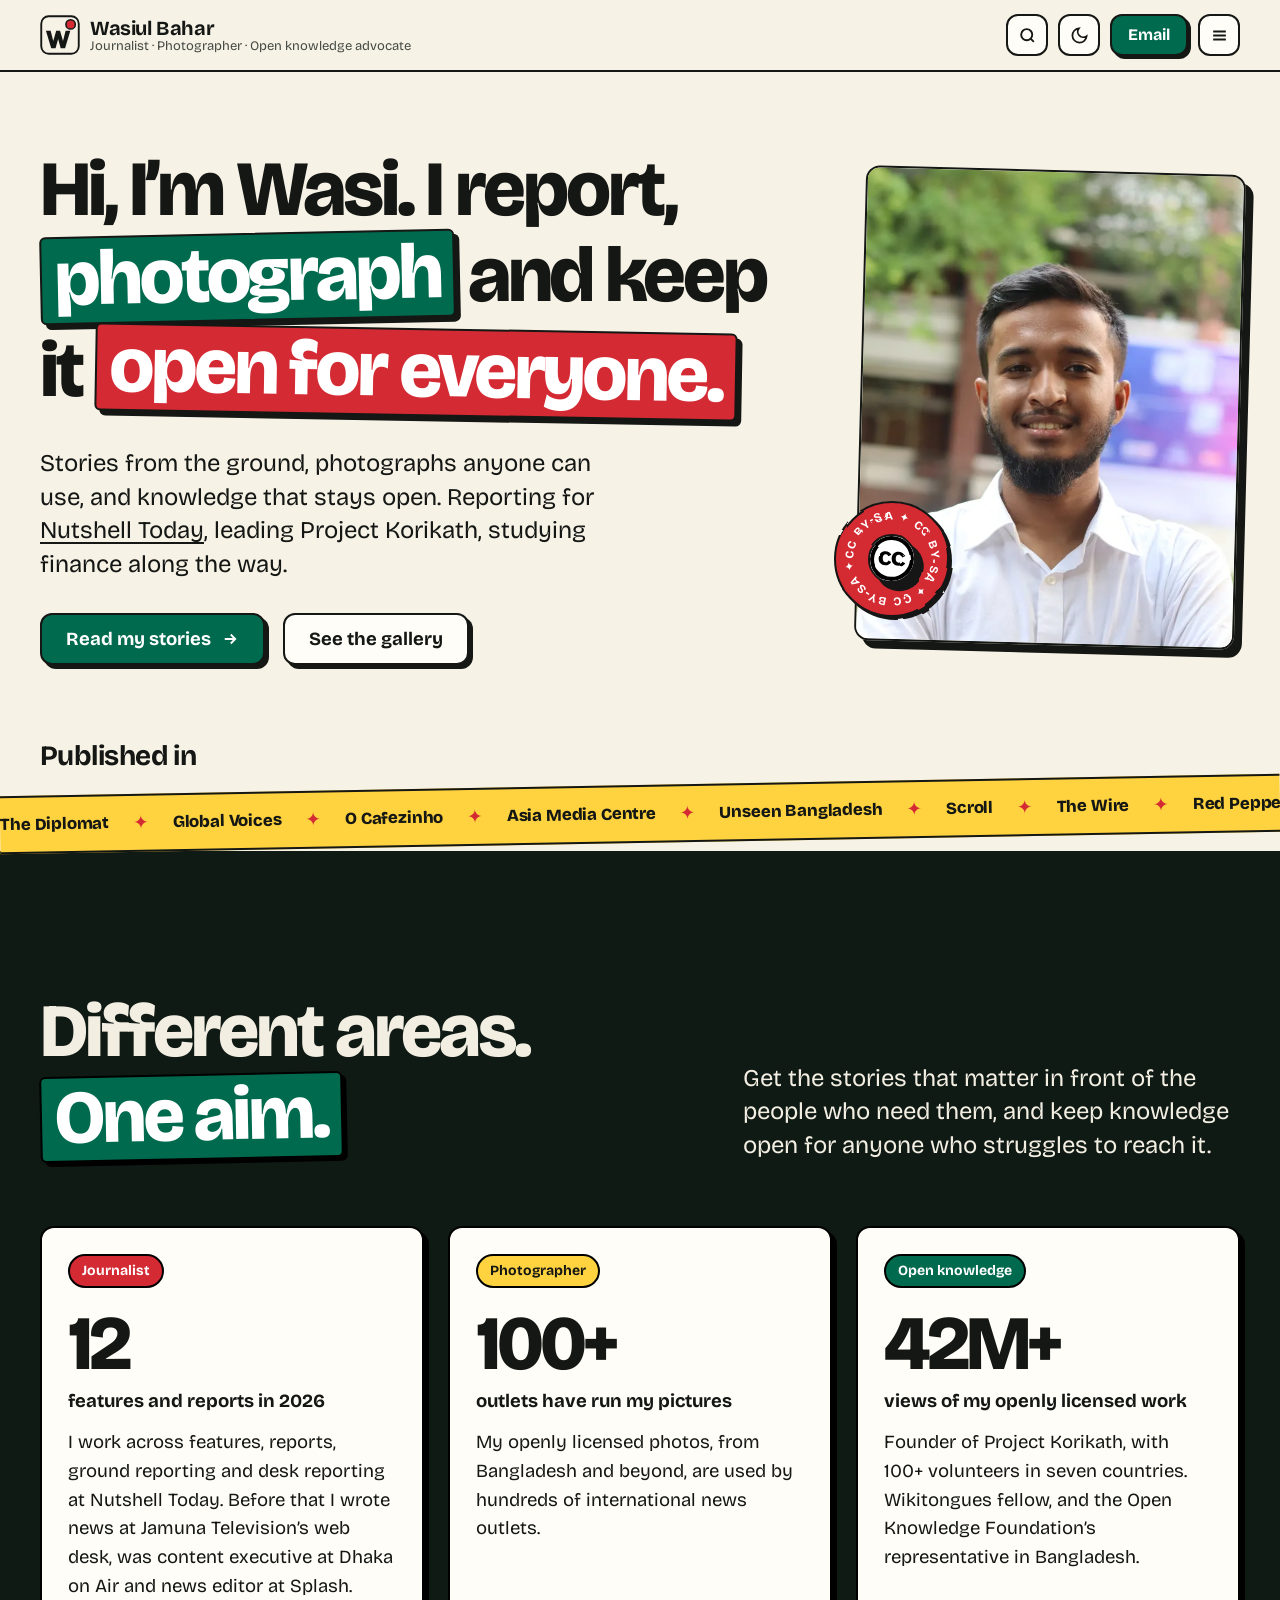
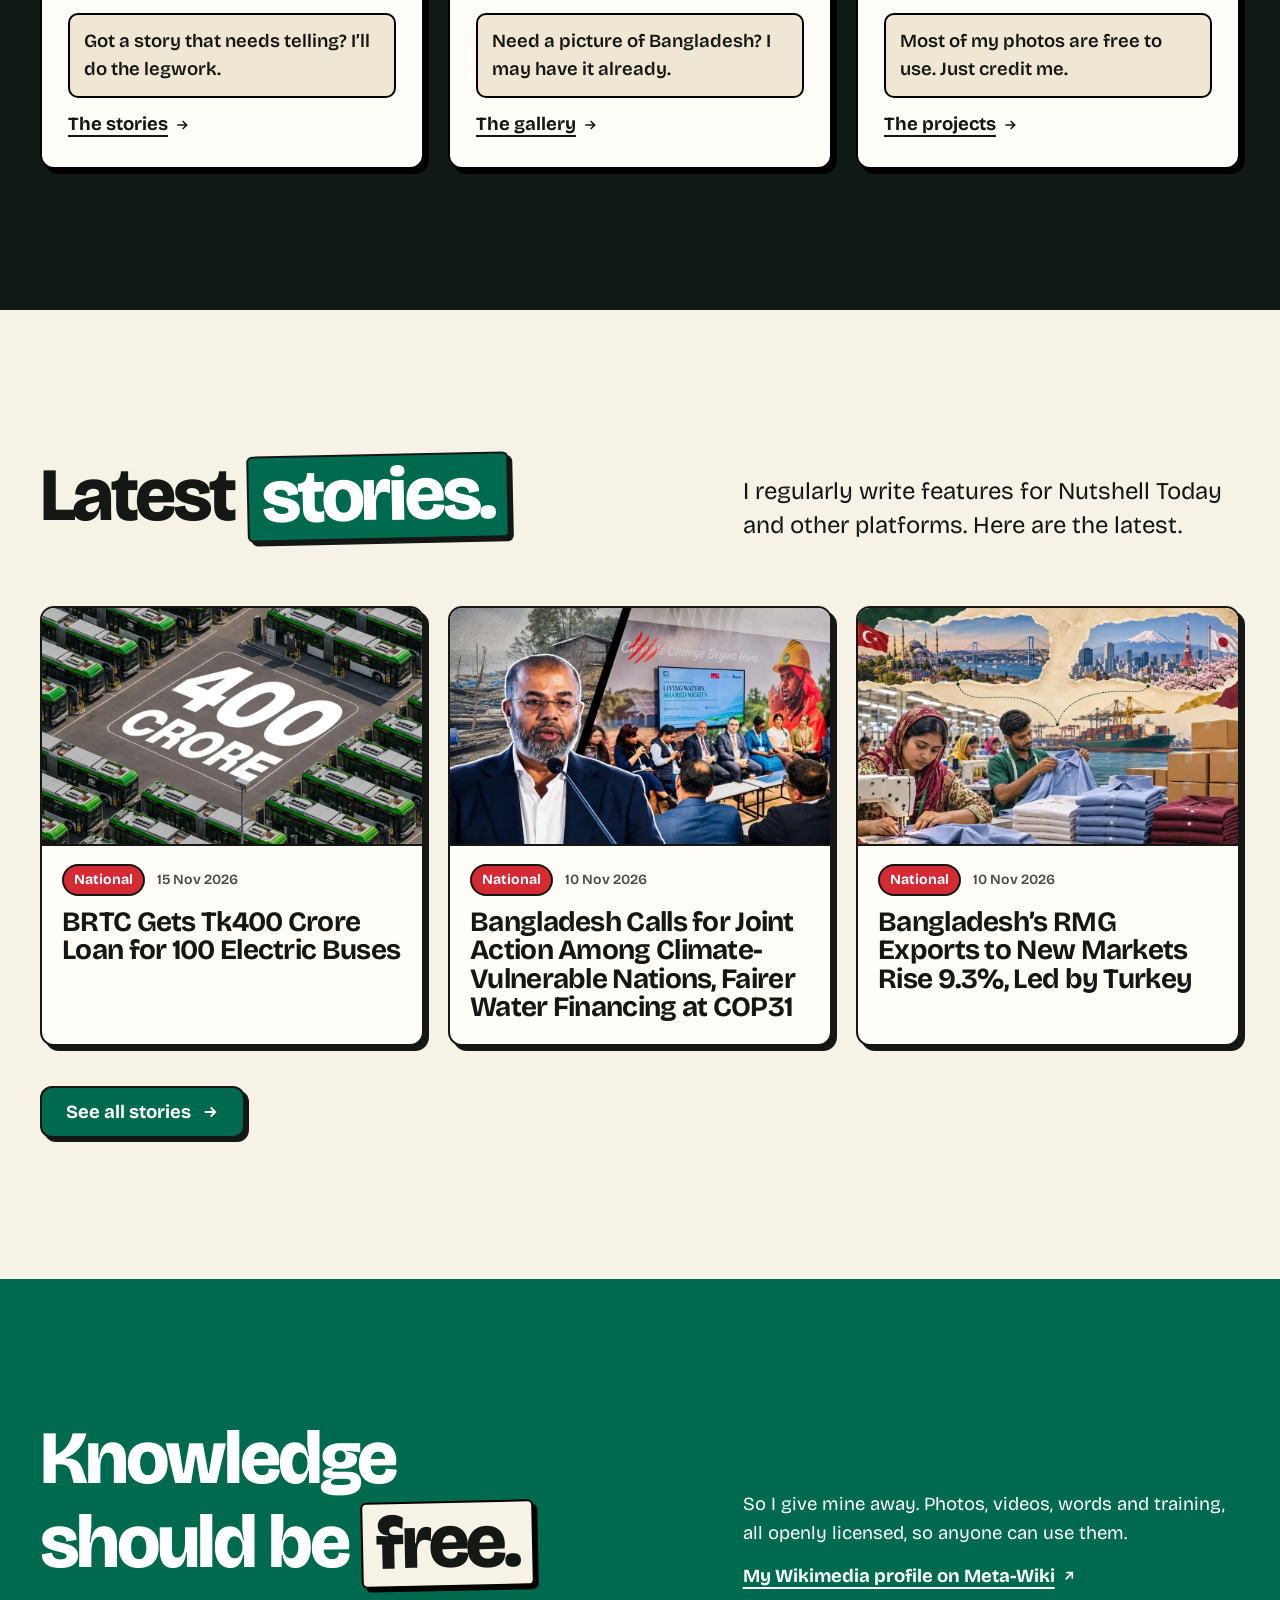
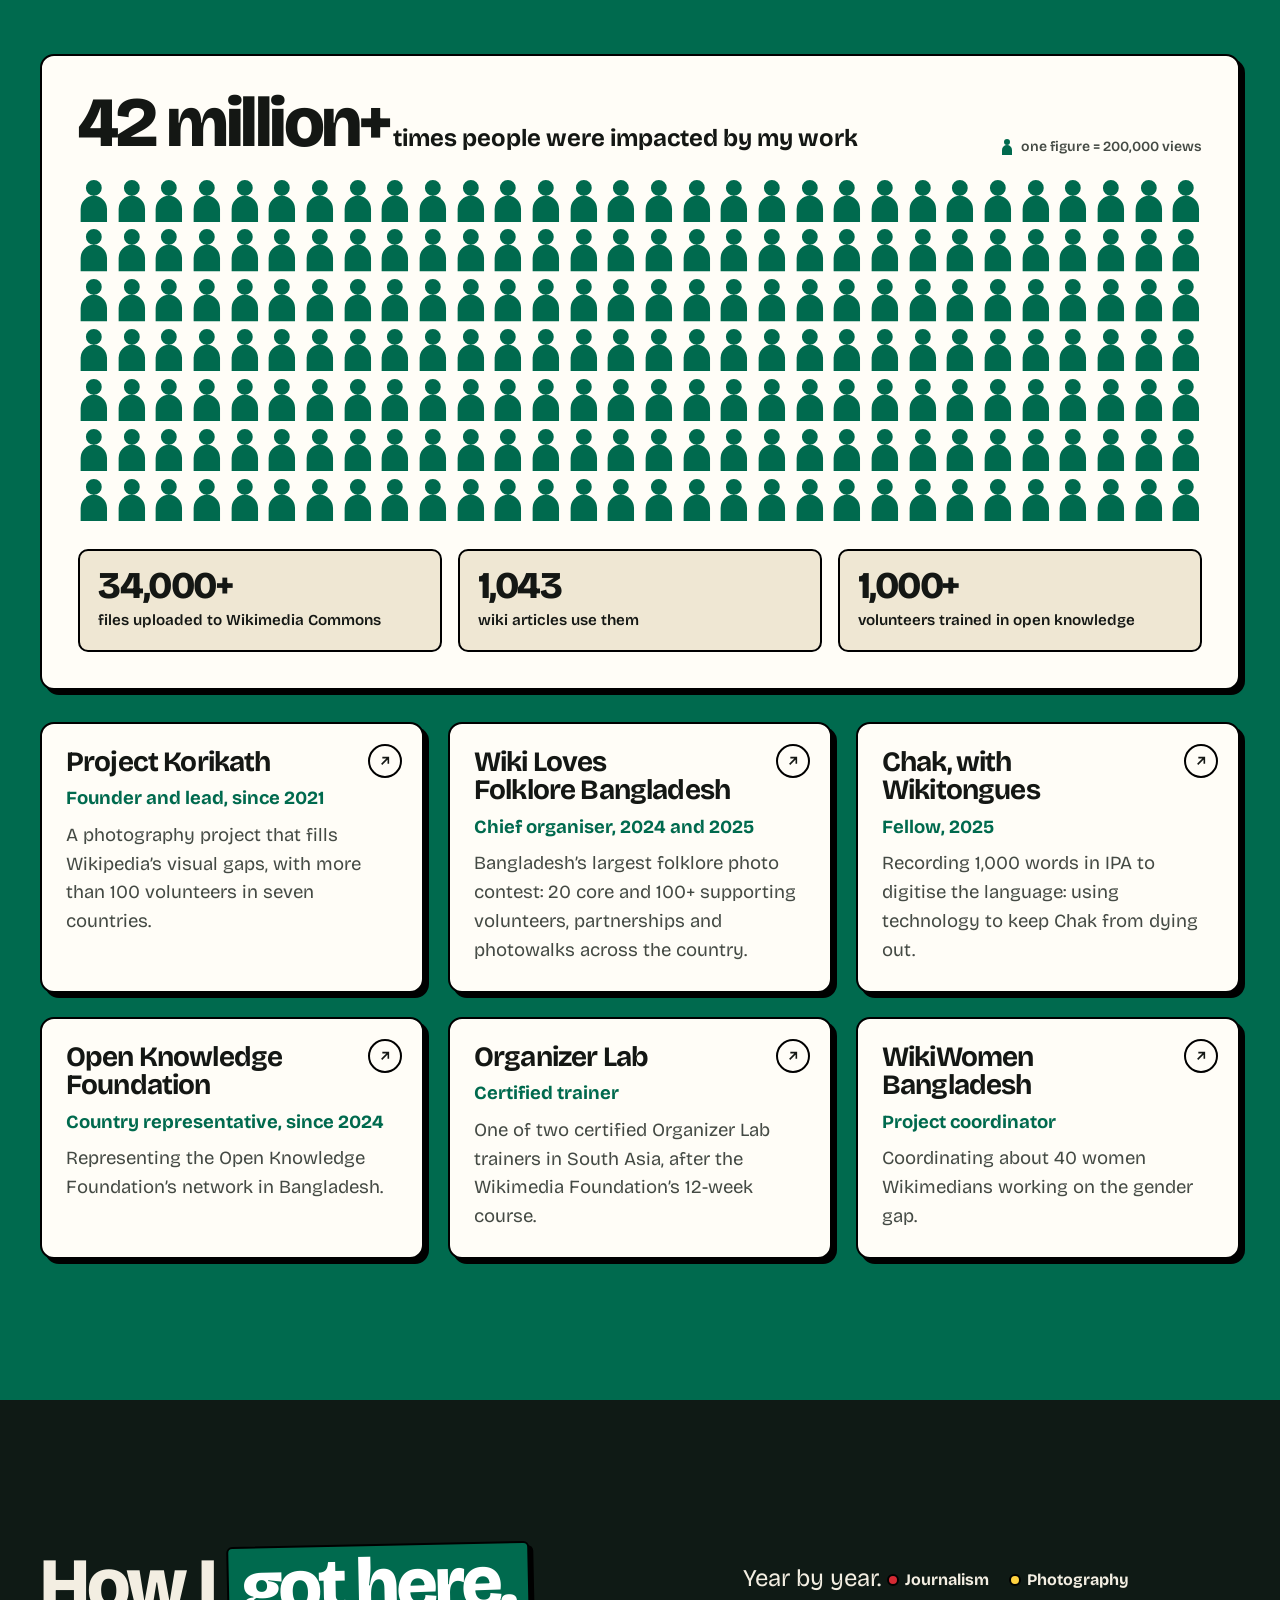
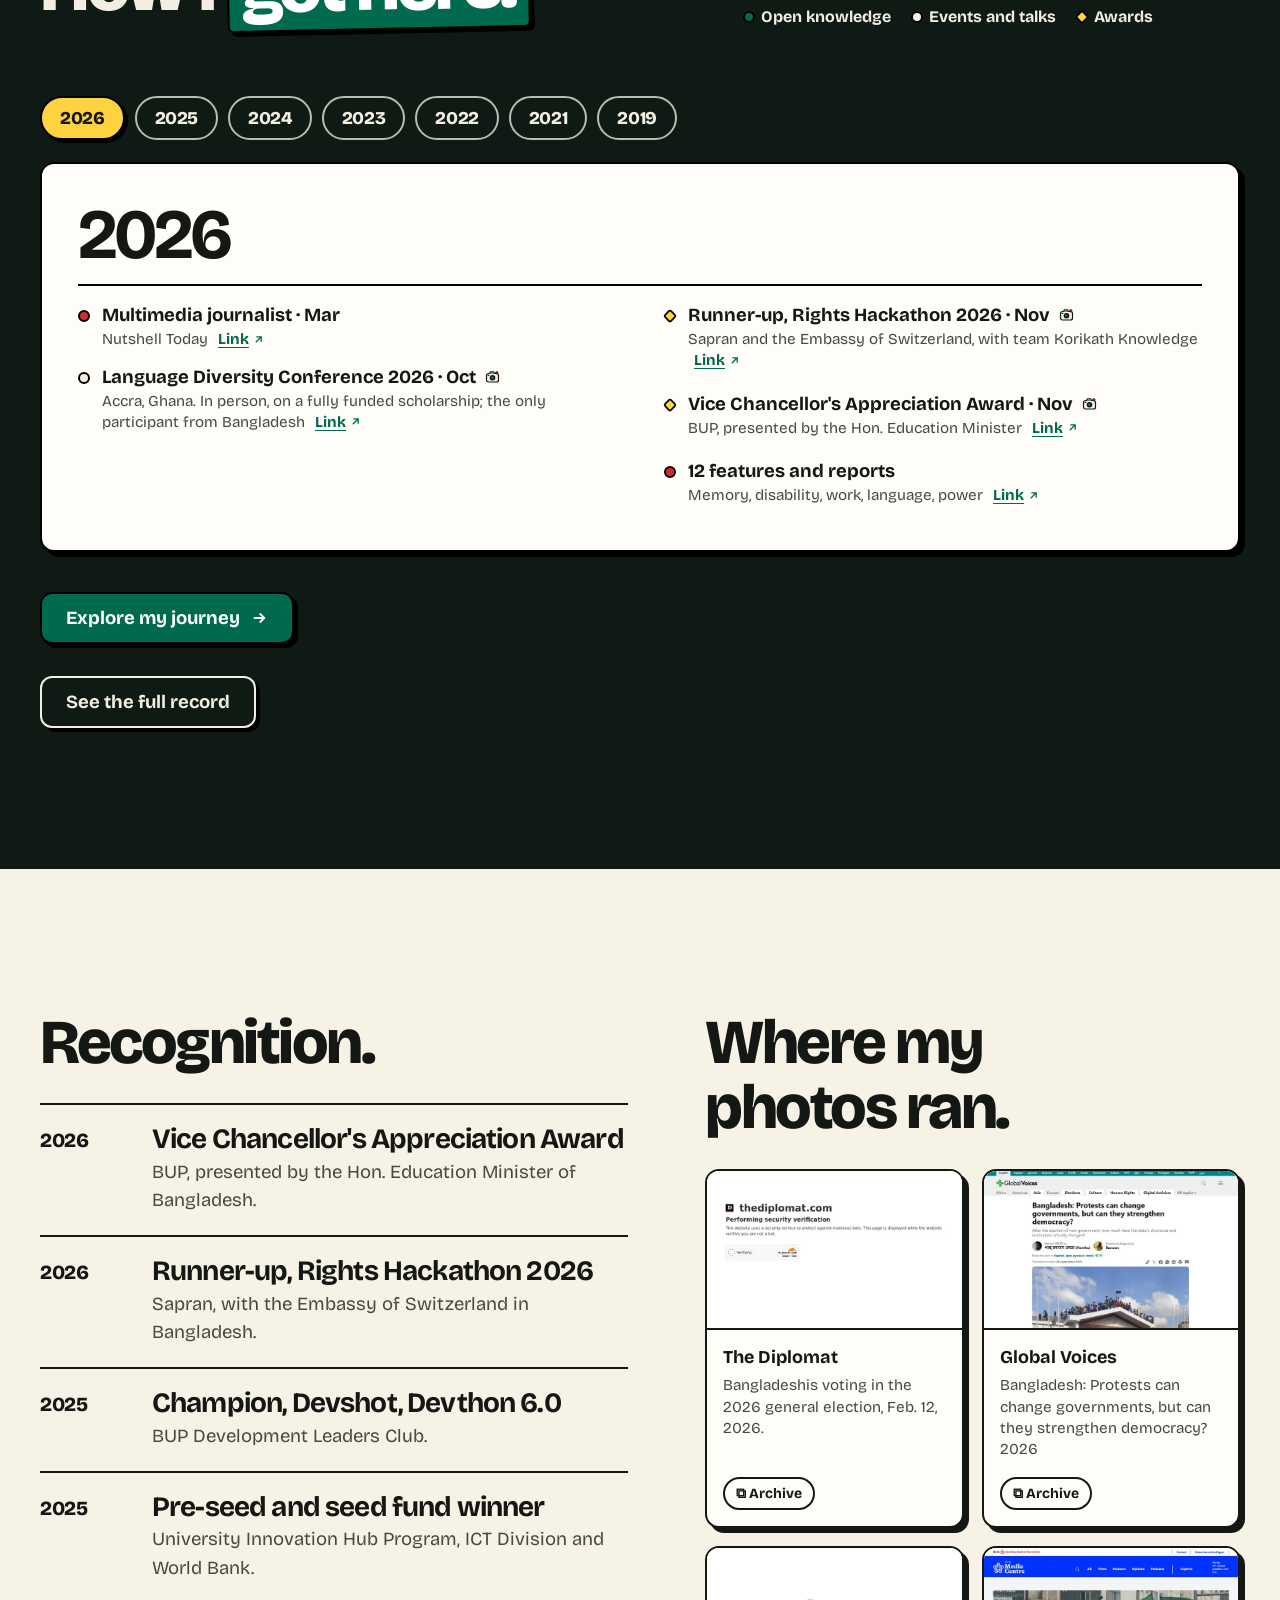
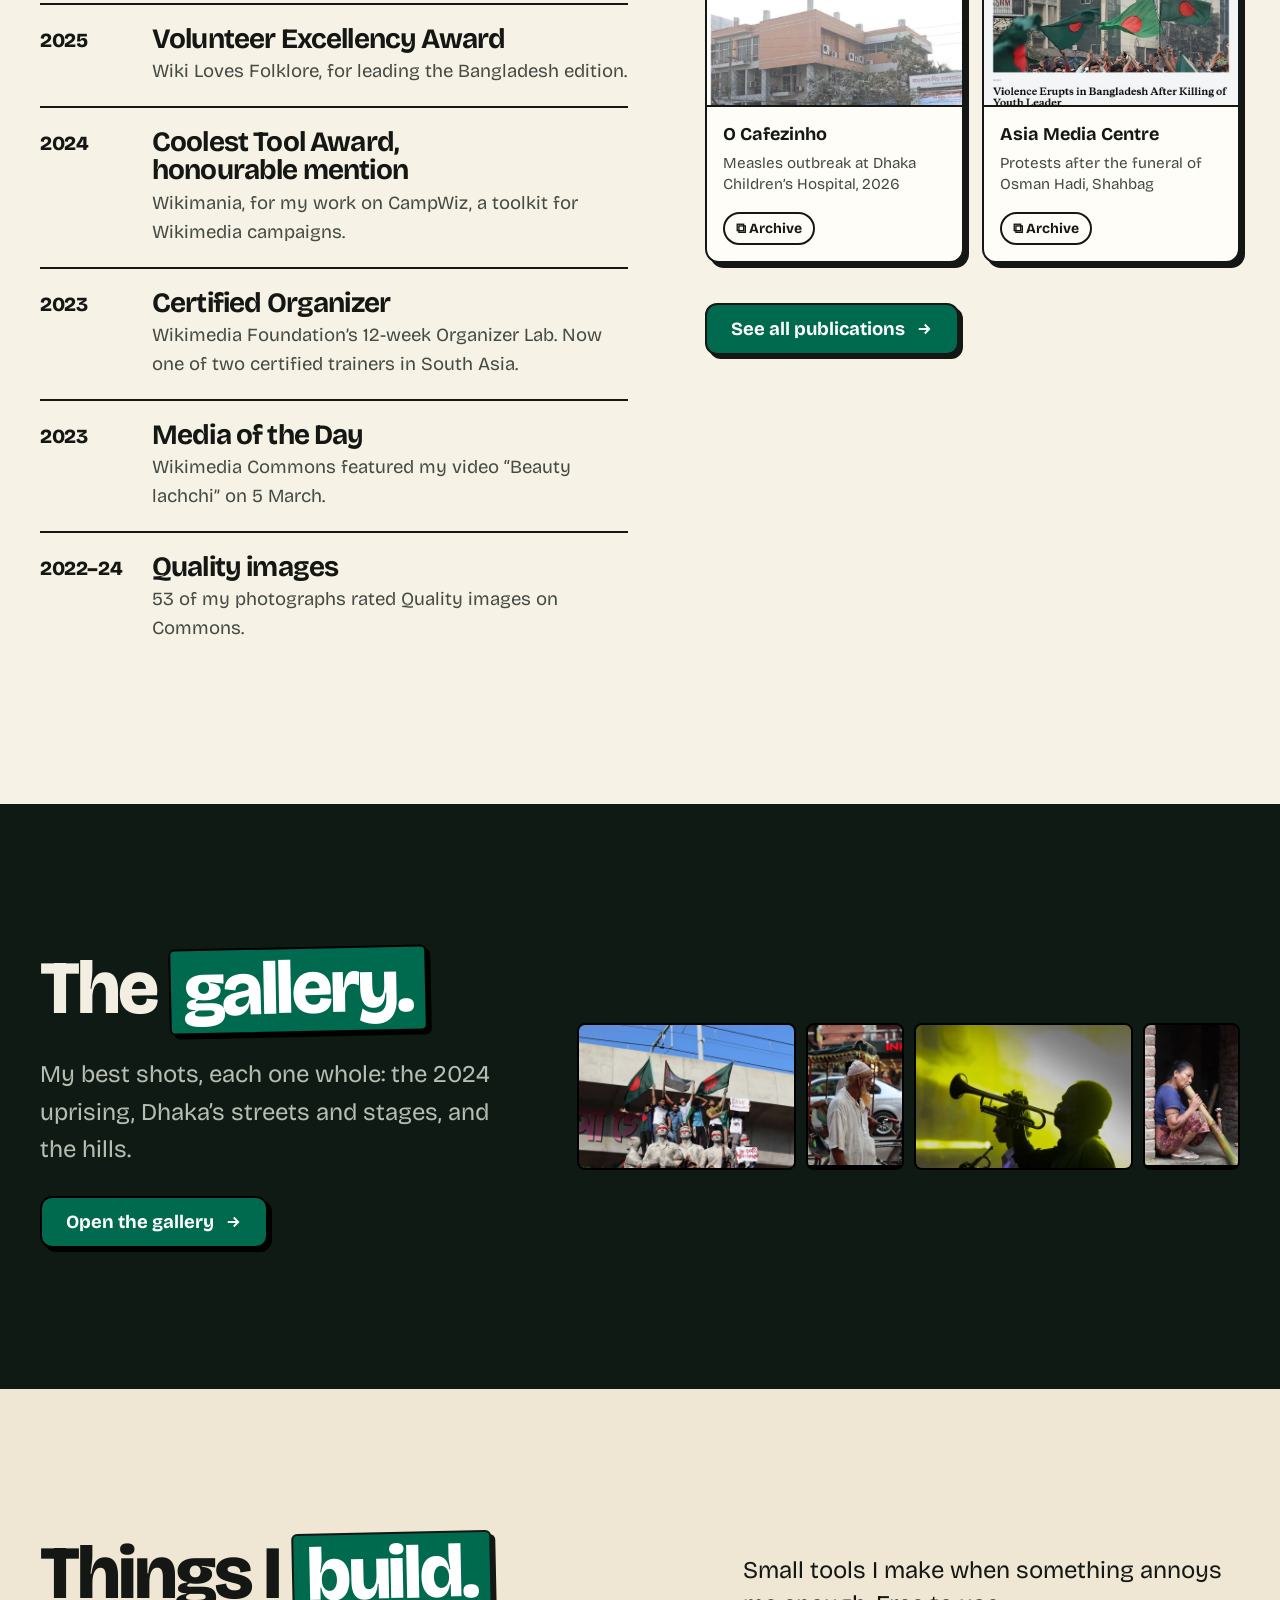
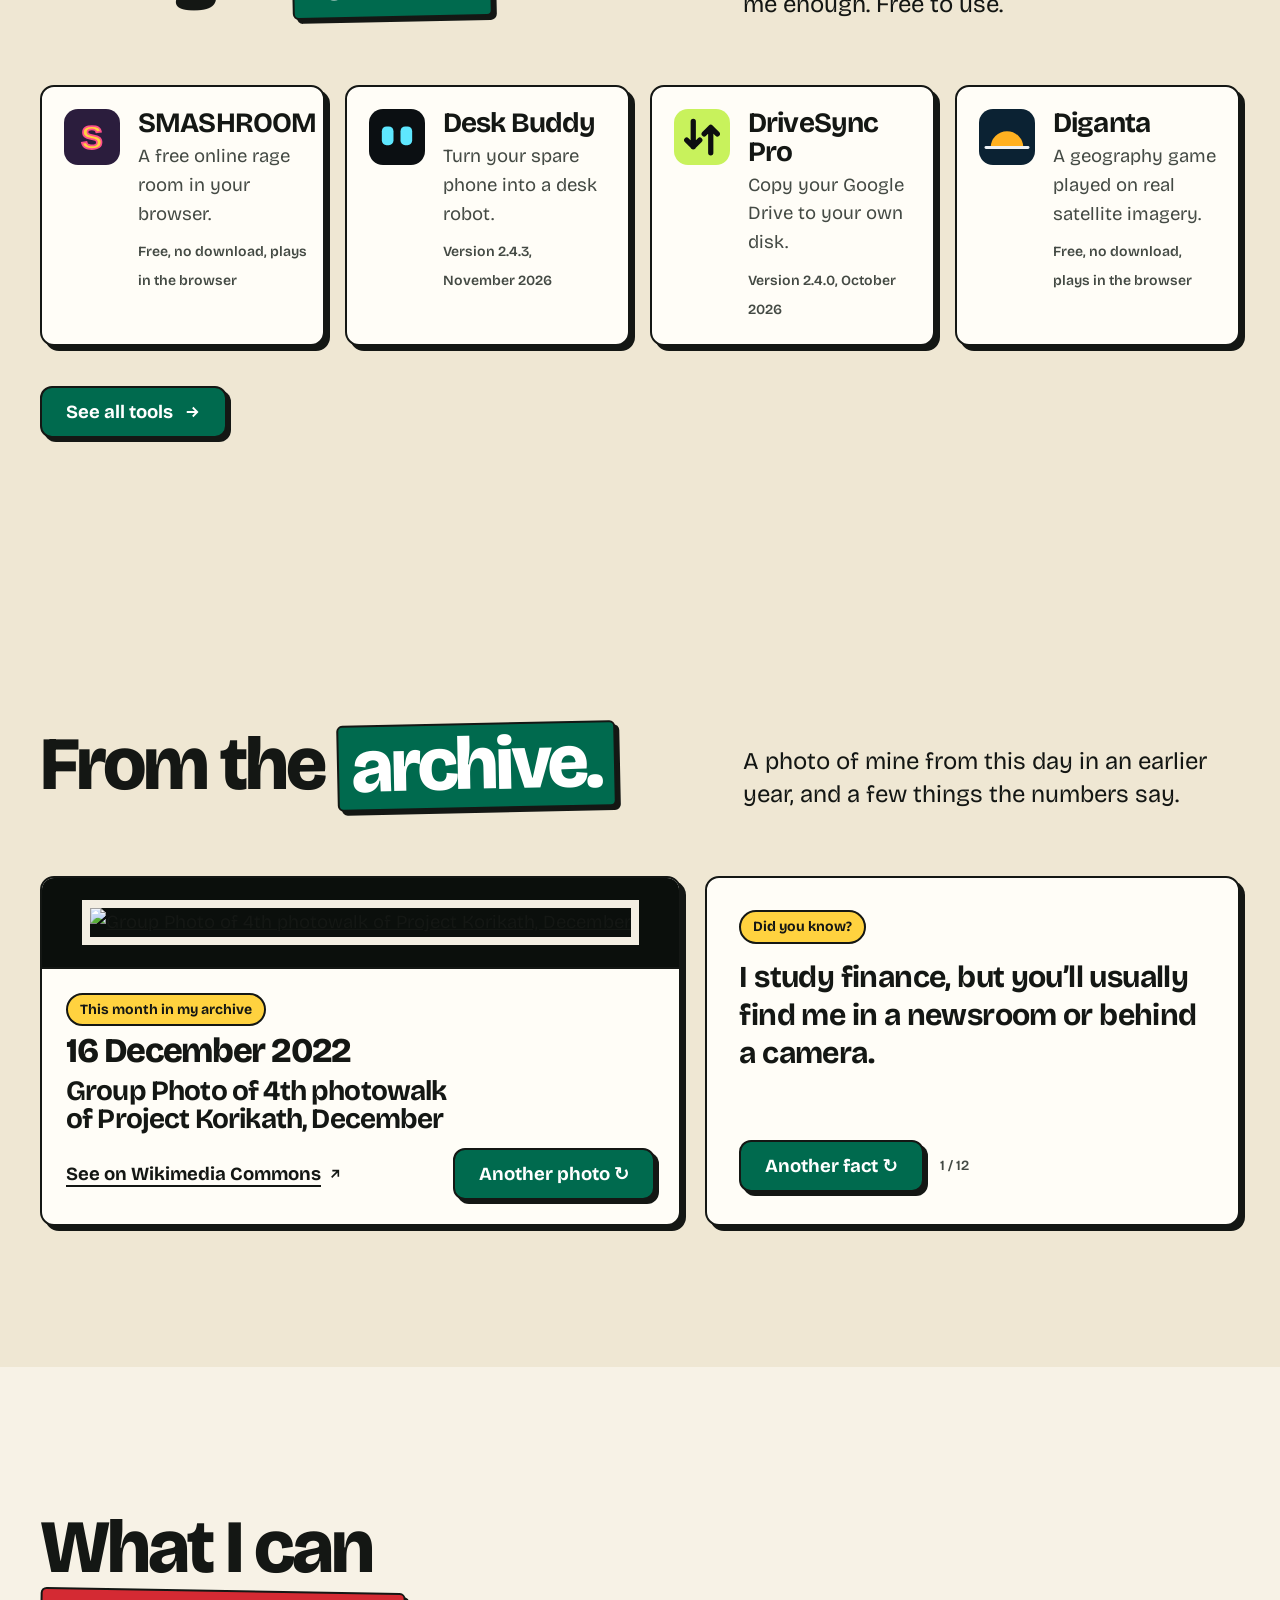
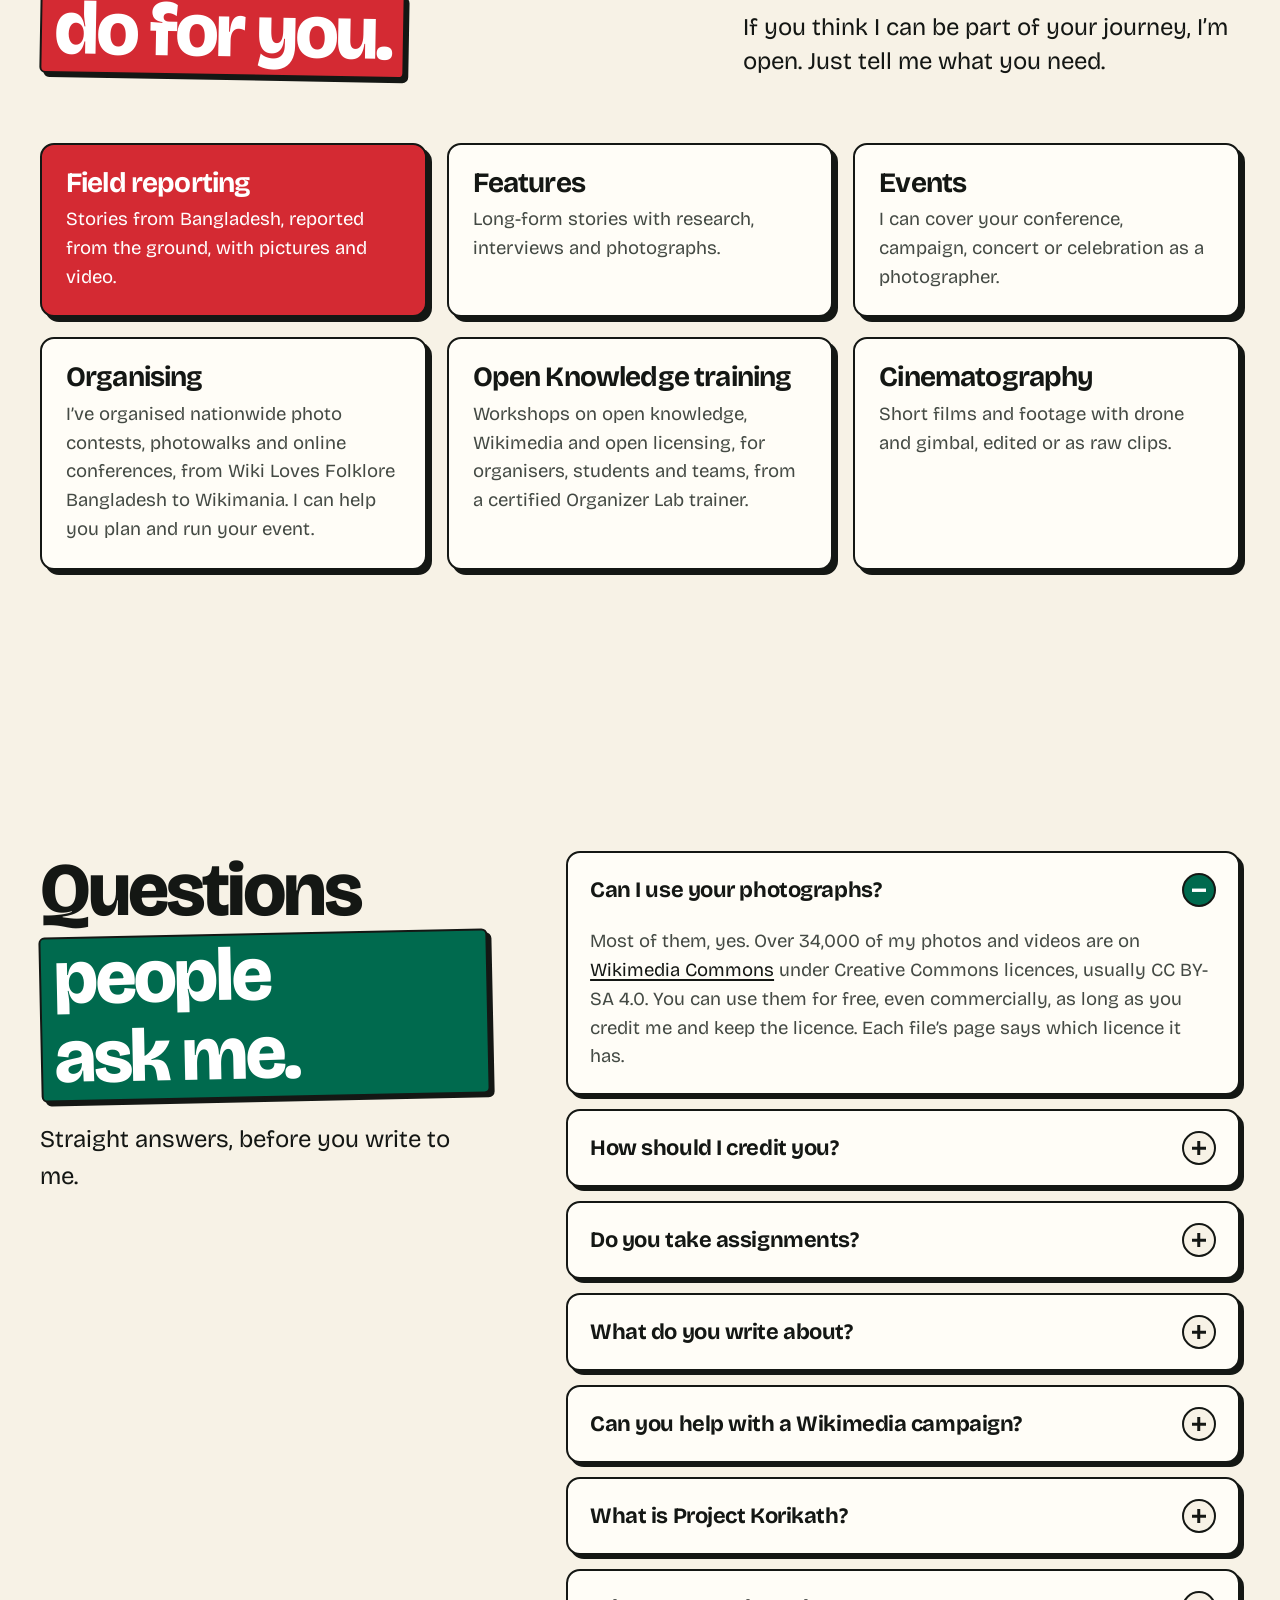
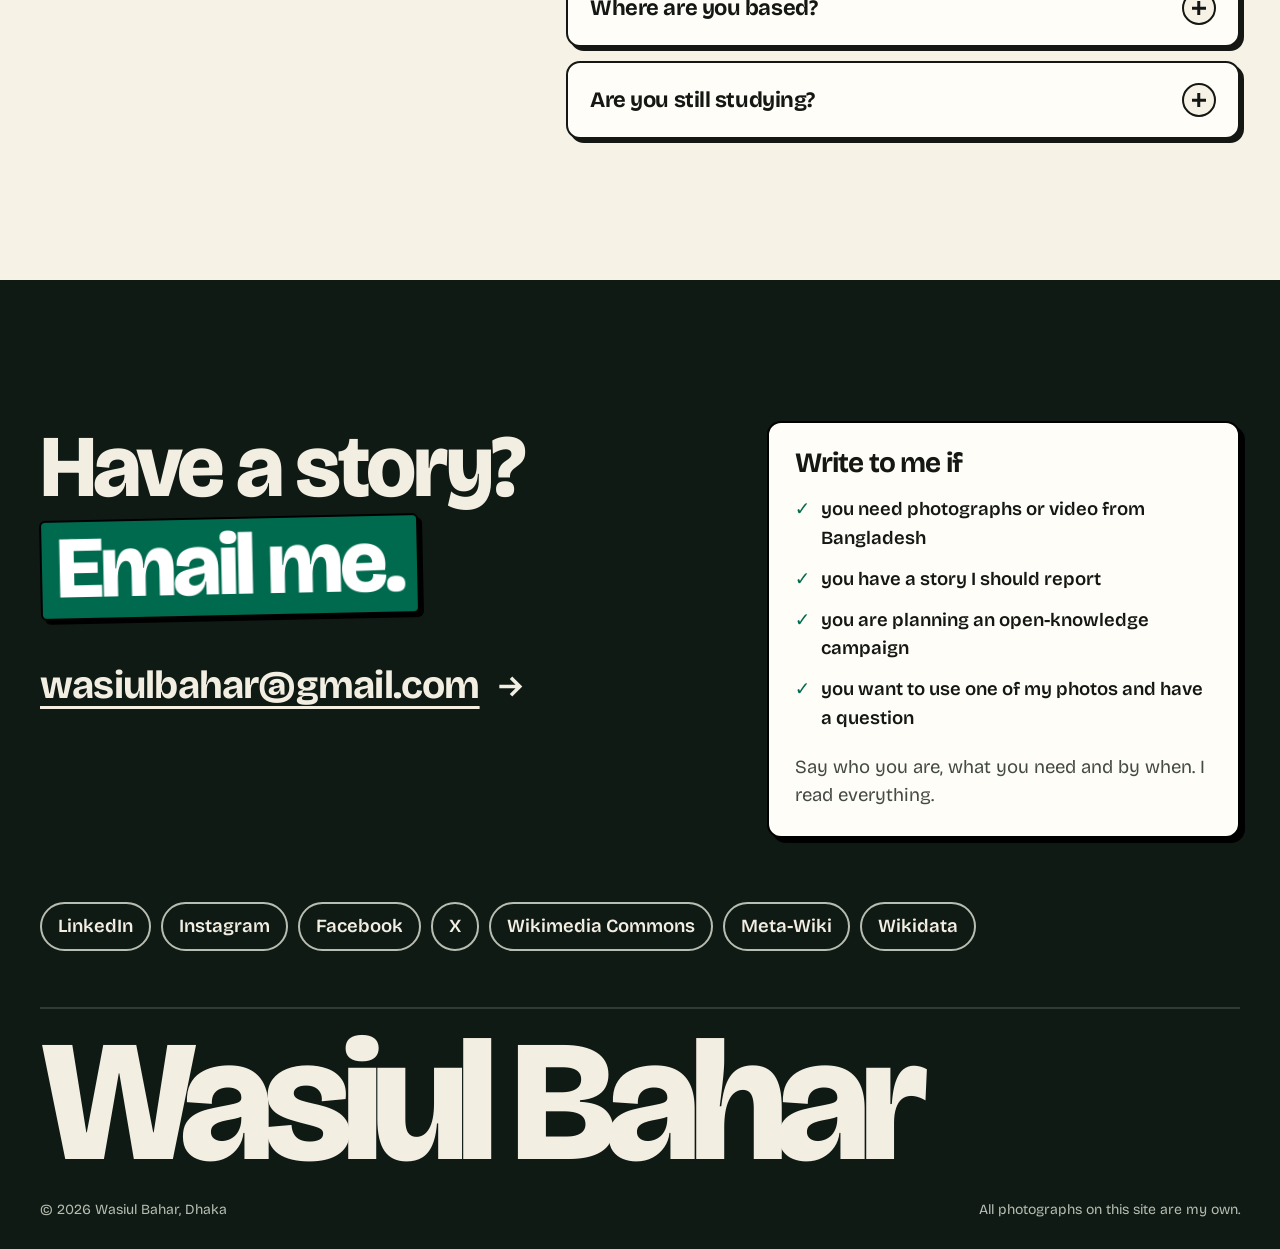
==== commit f9f29669: "Update site" ====
--- a/index.html
+++ b/index.html
@@ -342,13 +342,13 @@
     </div>
     <div class="archive-grid">
       <article class="card otd reveal" data-otd>
-        <a class="otd-img" href="https://commons.wikimedia.org/wiki/File:ARK_Band_at_Dhaka_Retro_25.jpg" target="_blank" rel="noopener"><img src="https://thumb.wikimedia.org/wikipedia/commons/thumb/f/f0/ARK_Band_at_Dhaka_Retro_25.jpg/960px-ARK_Band_at_Dhaka_Retro_25.jpg?utm_source=commons.wikimedia.org&utm_campaign=imageinfo&utm_content=thumbnail" alt="ARK Band at Dhaka Retro" loading="lazy"></a>
+        <a class="otd-img" href="https://commons.wikimedia.org/wiki/File:Nagar_Baul_Band_at_Dhaka_Retro_05.jpg" target="_blank" rel="noopener"><img src="https://thumb.wikimedia.org/wikipedia/commons/thumb/e/e0/Nagar_Baul_Band_at_Dhaka_Retro_05.jpg/960px-Nagar_Baul_Band_at_Dhaka_Retro_05.jpg?utm_source=commons.wikimedia.org&utm_campaign=imageinfo&utm_content=thumbnail" alt="Nagar Baul Band at Dhaka Retro" loading="lazy"></a>
         <div class="otd-b">
           <span class="chip" data-otd-chip>This month in my archive</span>
           <p class="otd-date" data-otd-date>15 November 2024</p>
-          <h3 data-otd-title>ARK Band at Dhaka Retro</h3>
+          <h3 data-otd-title>Nagar Baul Band at Dhaka Retro</h3>
           <div class="otd-bar">
-            <a class="text-link" data-otd-page href="https://commons.wikimedia.org/wiki/File:ARK_Band_at_Dhaka_Retro_25.jpg" target="_blank" rel="noopener">See on Wikimedia Commons <svg viewBox="0 0 24 24" fill="none" stroke="currentColor" stroke-width="2.4" aria-hidden="true"><path d="M7 17L17 7M8 7h9v9"/></svg></a>
+            <a class="text-link" data-otd-page href="https://commons.wikimedia.org/wiki/File:Nagar_Baul_Band_at_Dhaka_Retro_05.jpg" target="_blank" rel="noopener">See on Wikimedia Commons <svg viewBox="0 0 24 24" fill="none" stroke="currentColor" stroke-width="2.4" aria-hidden="true"><path d="M7 17L17 7M8 7h9v9"/></svg></a>
             <button class="btn" type="button" id="otd-next" hidden>Another photo ↻</button>
           </div>
         </div>
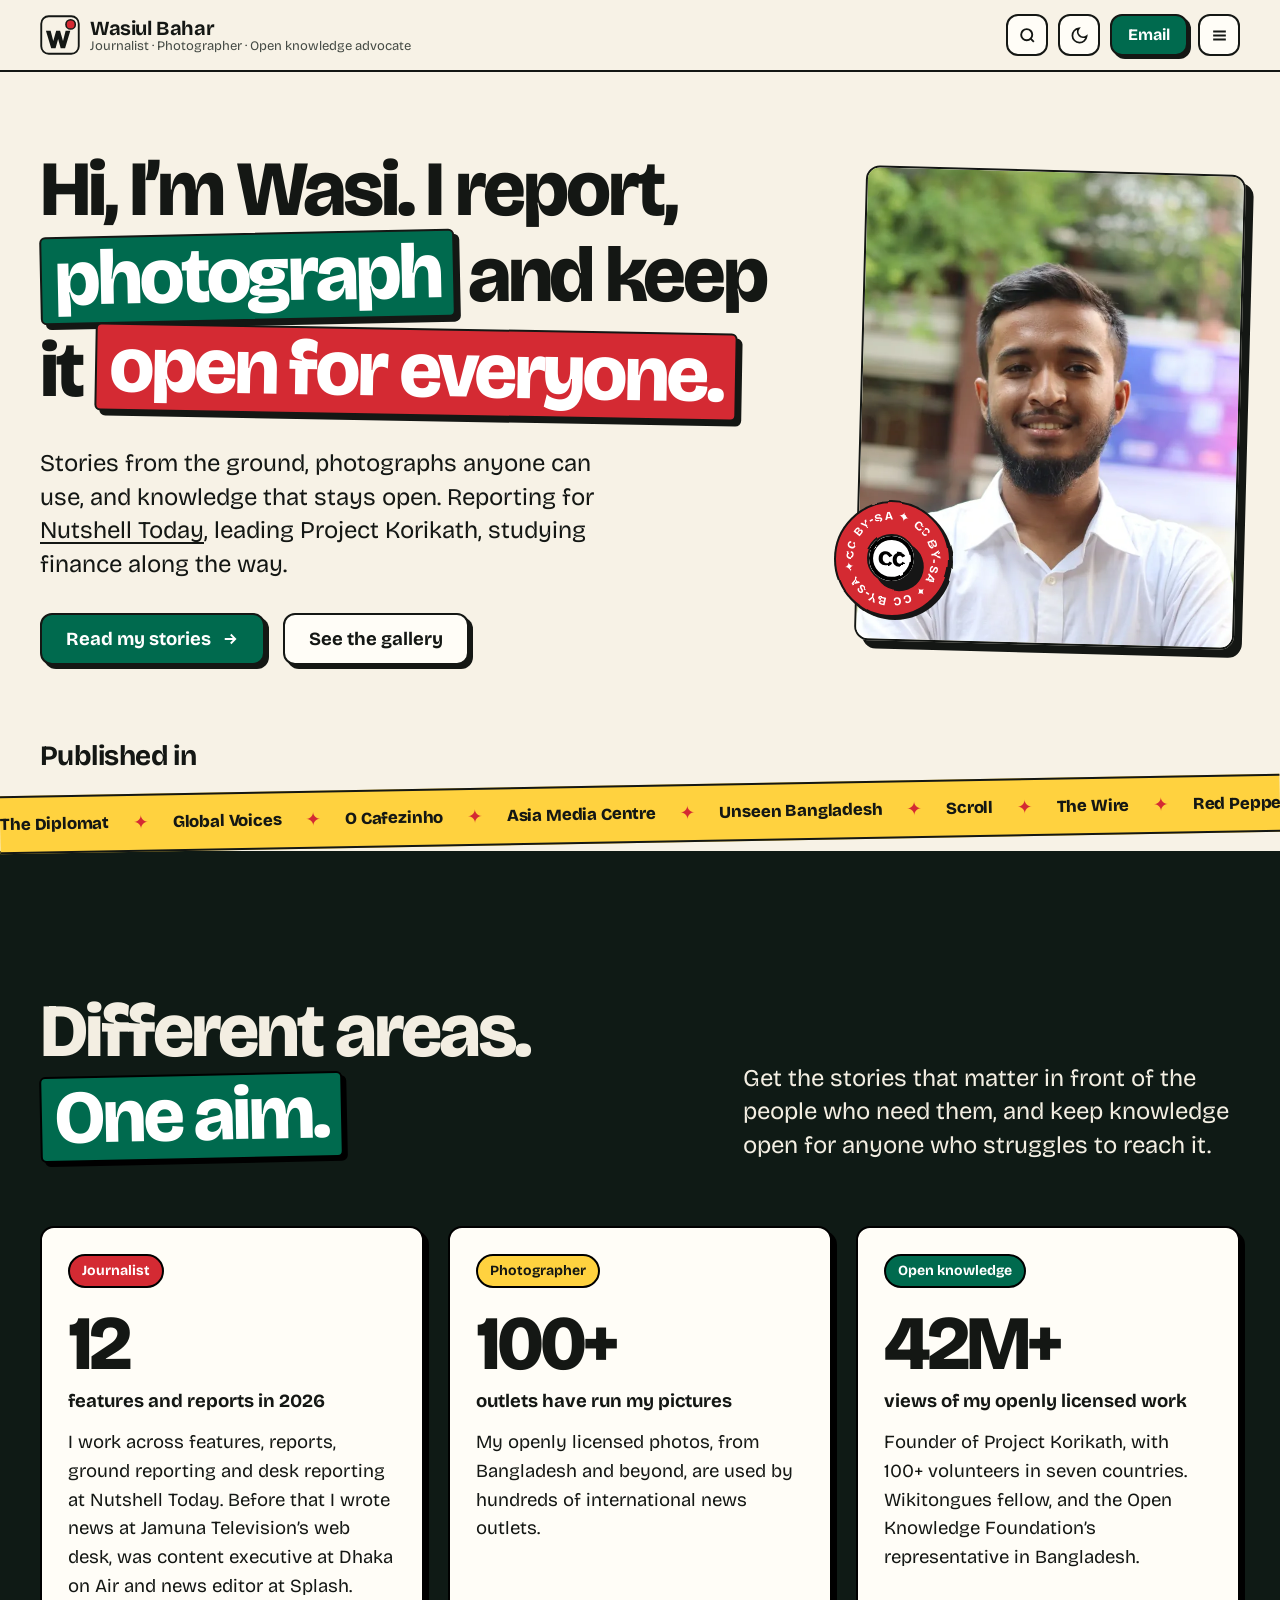
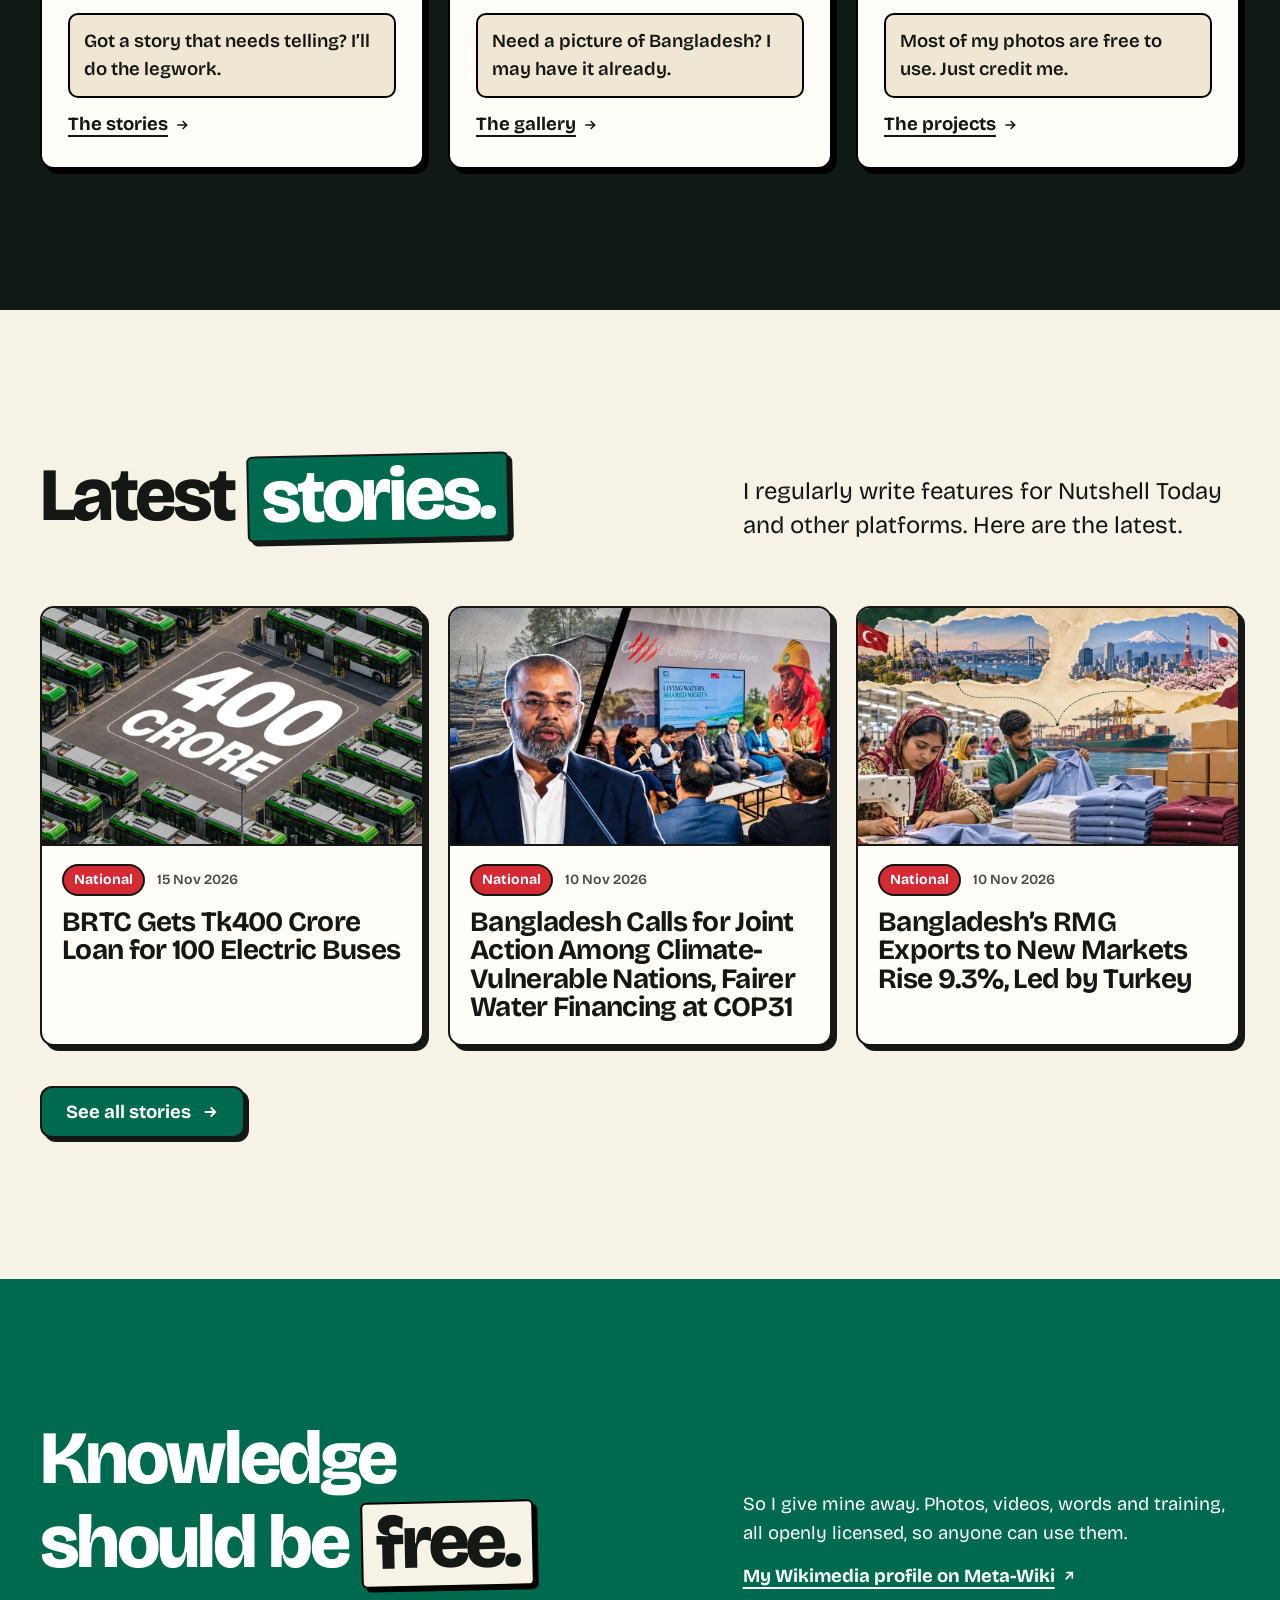
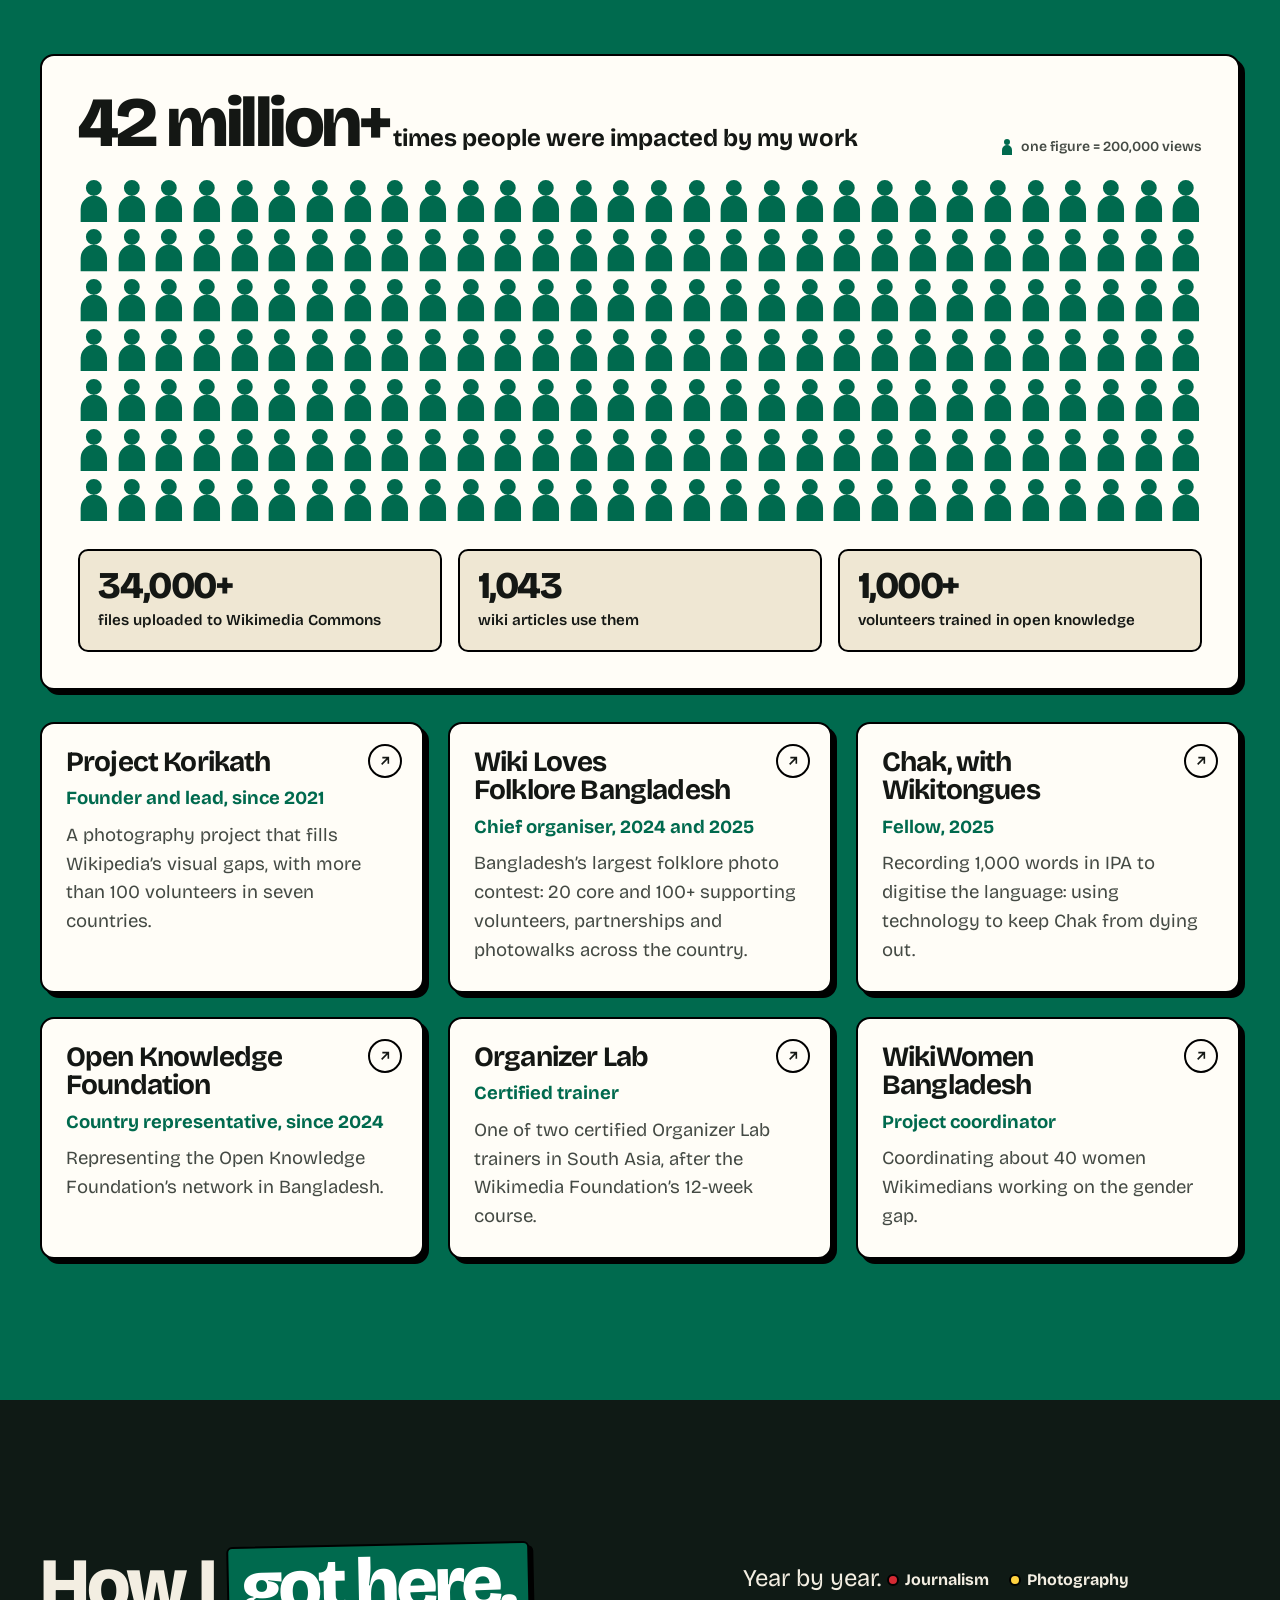
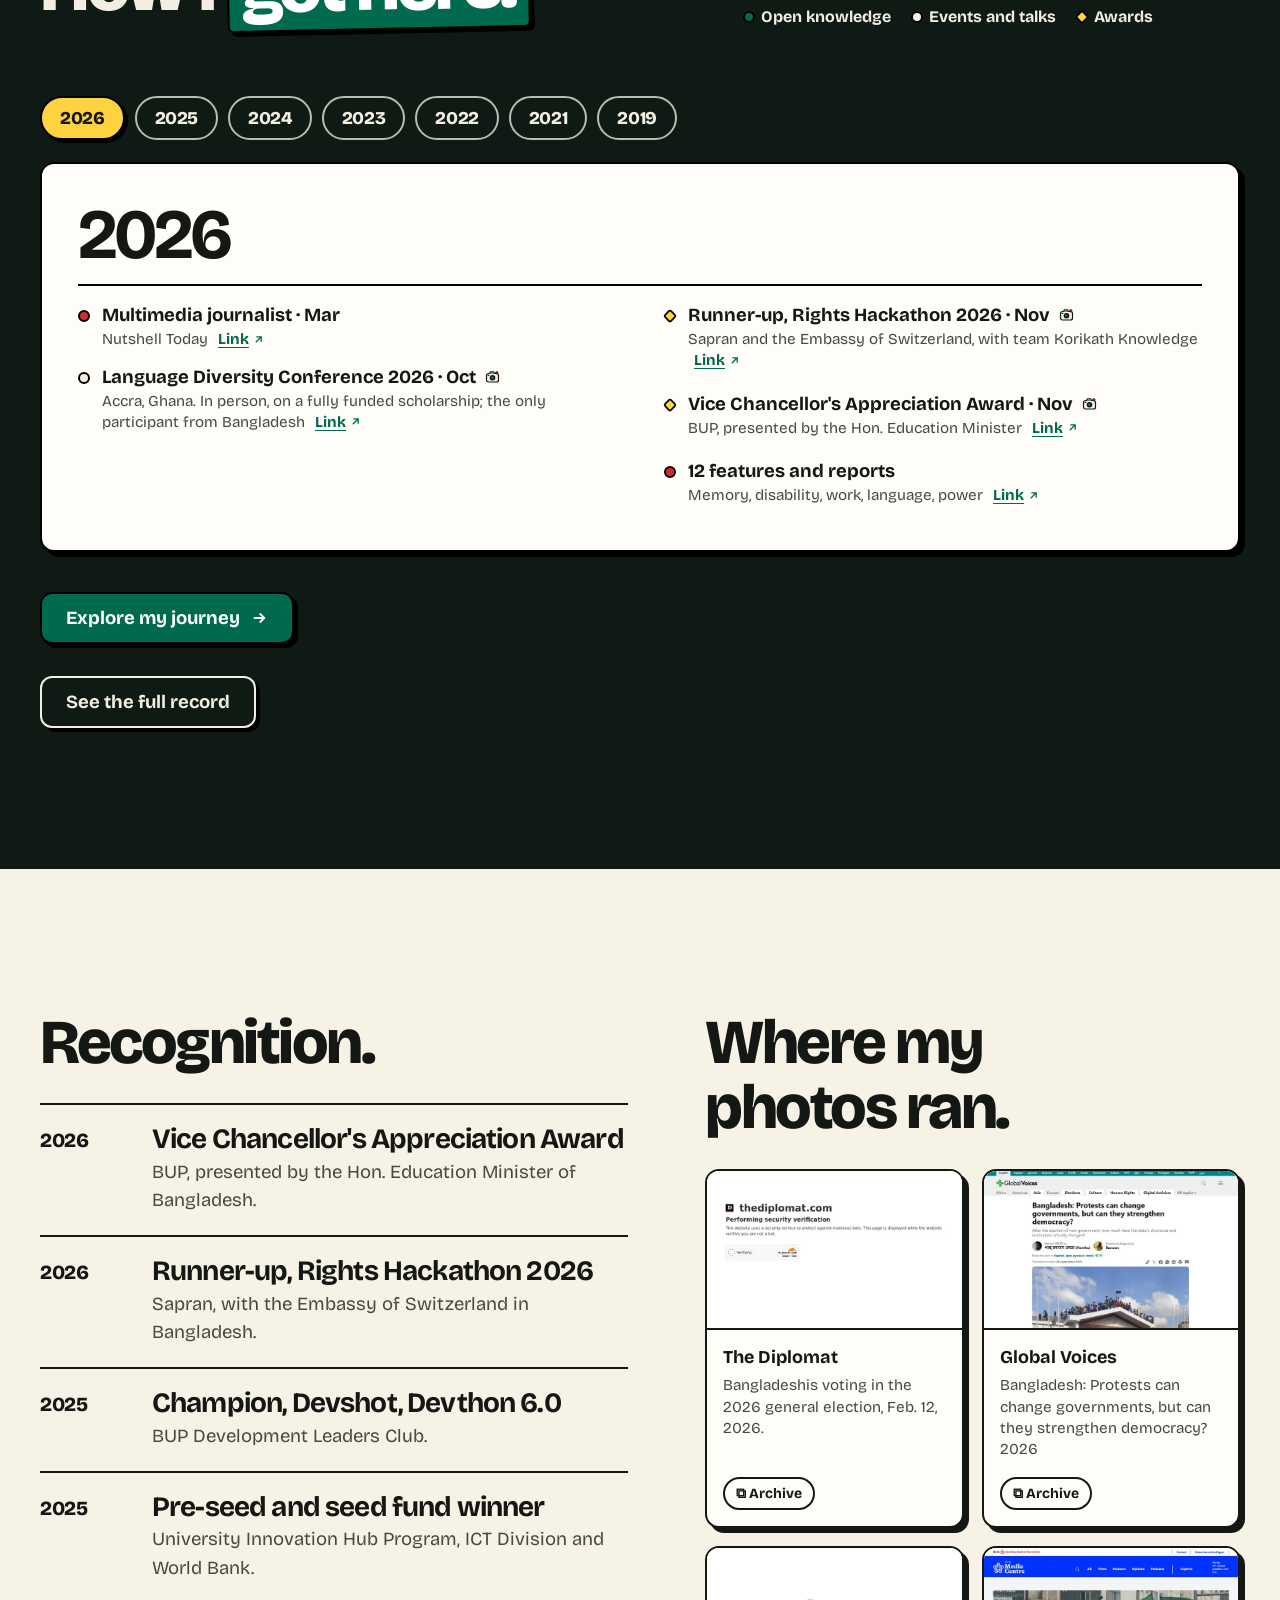
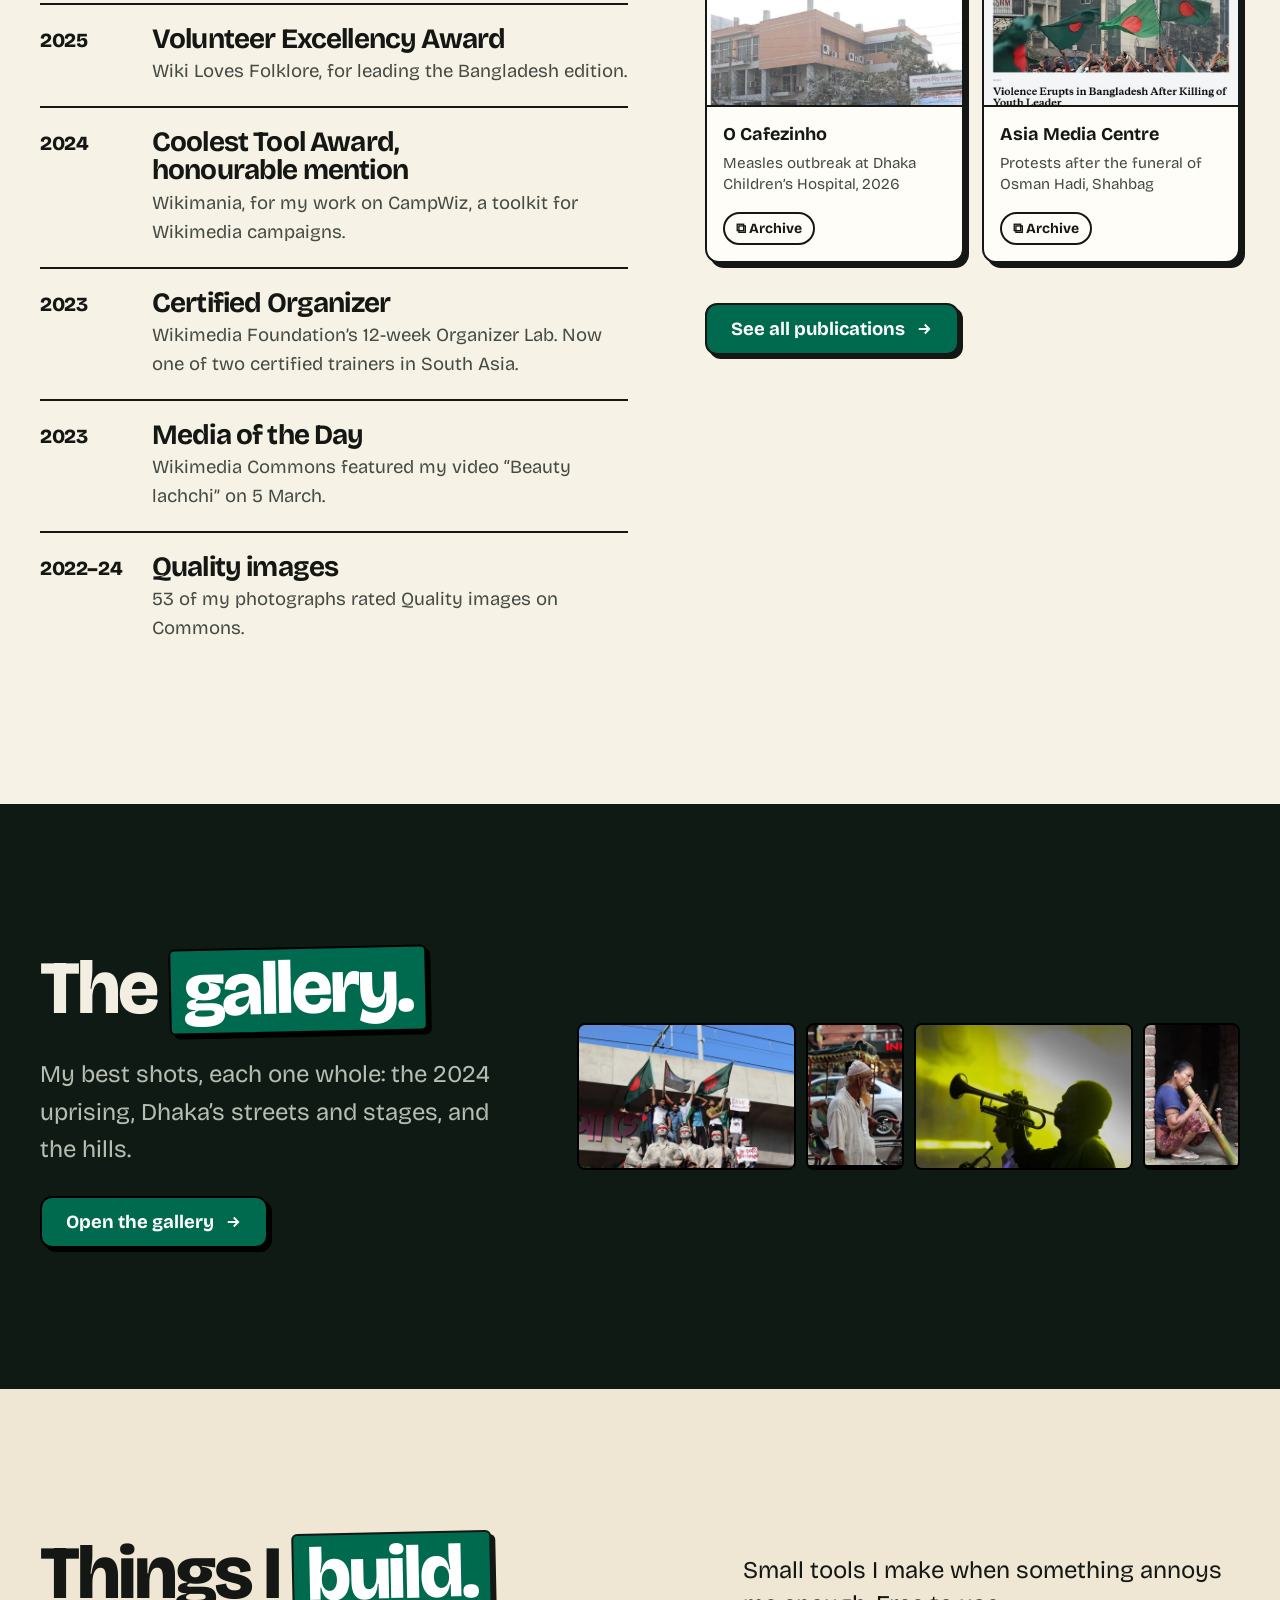
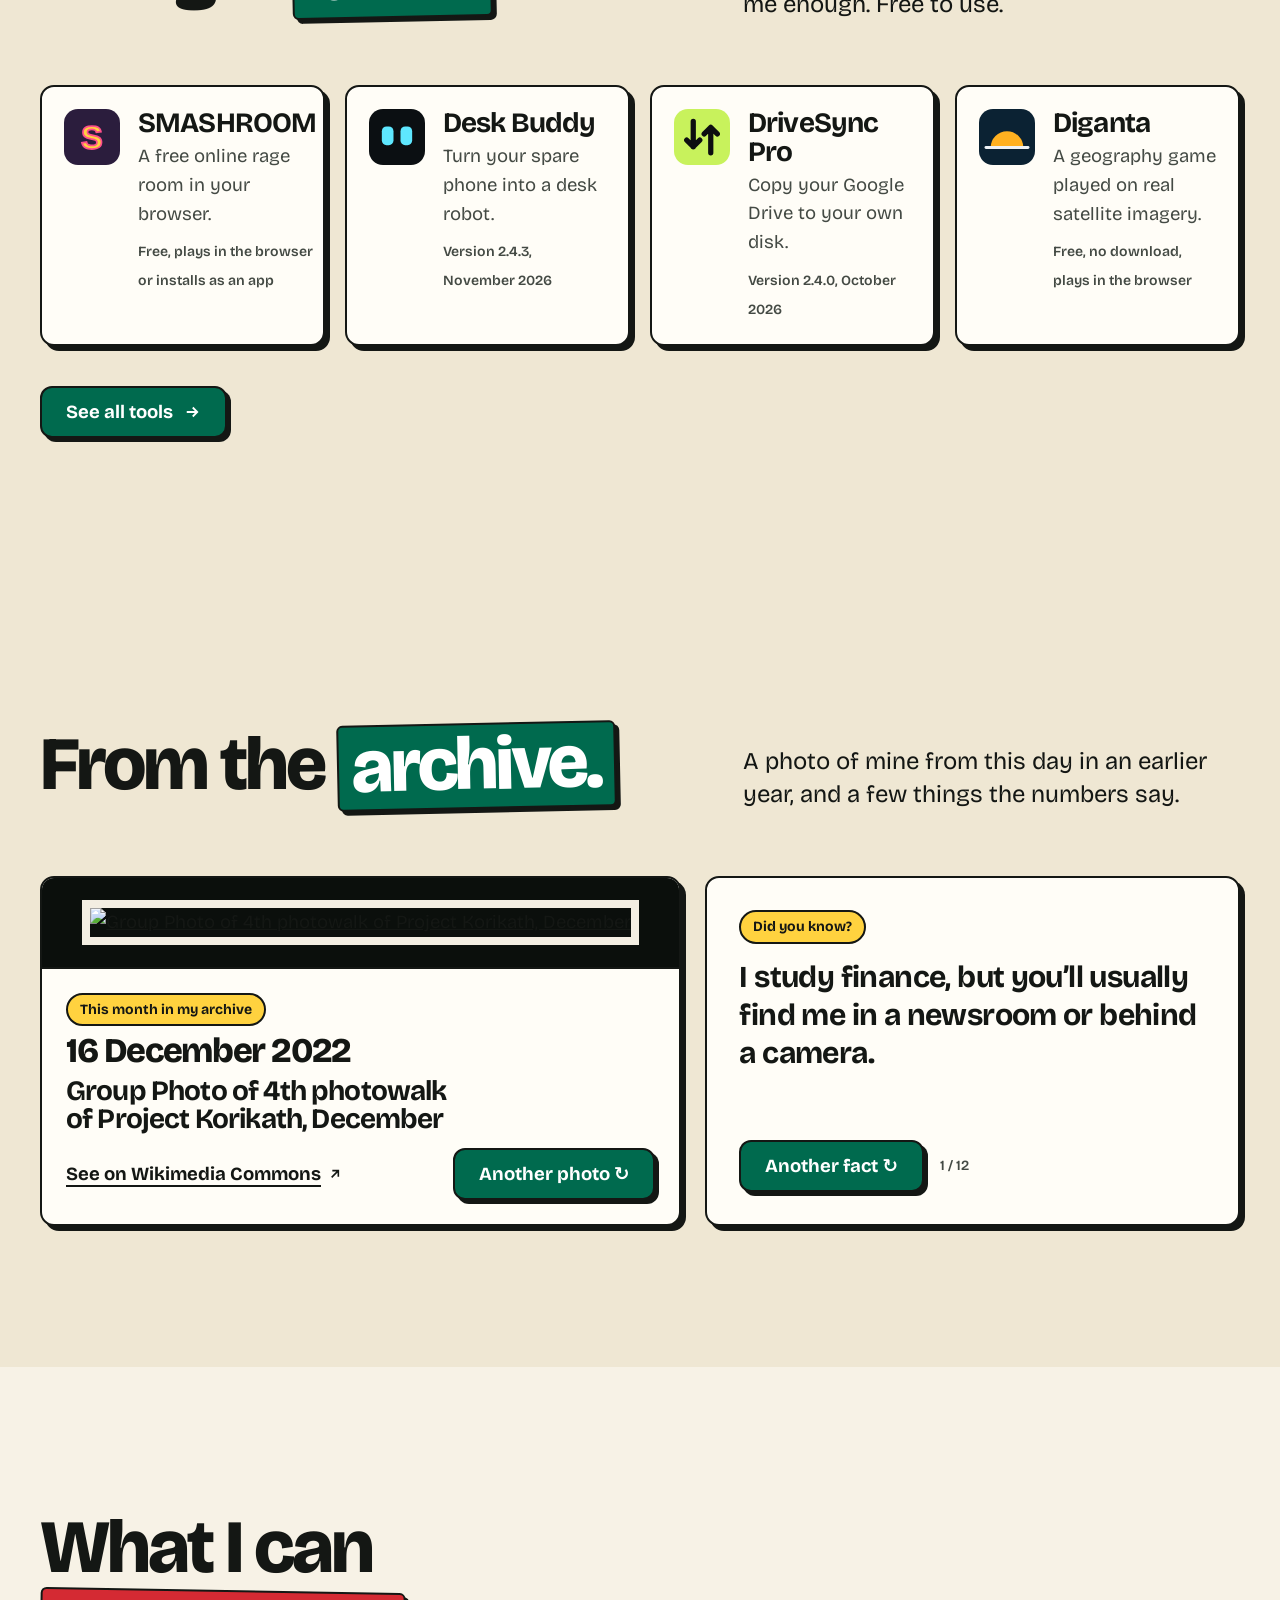
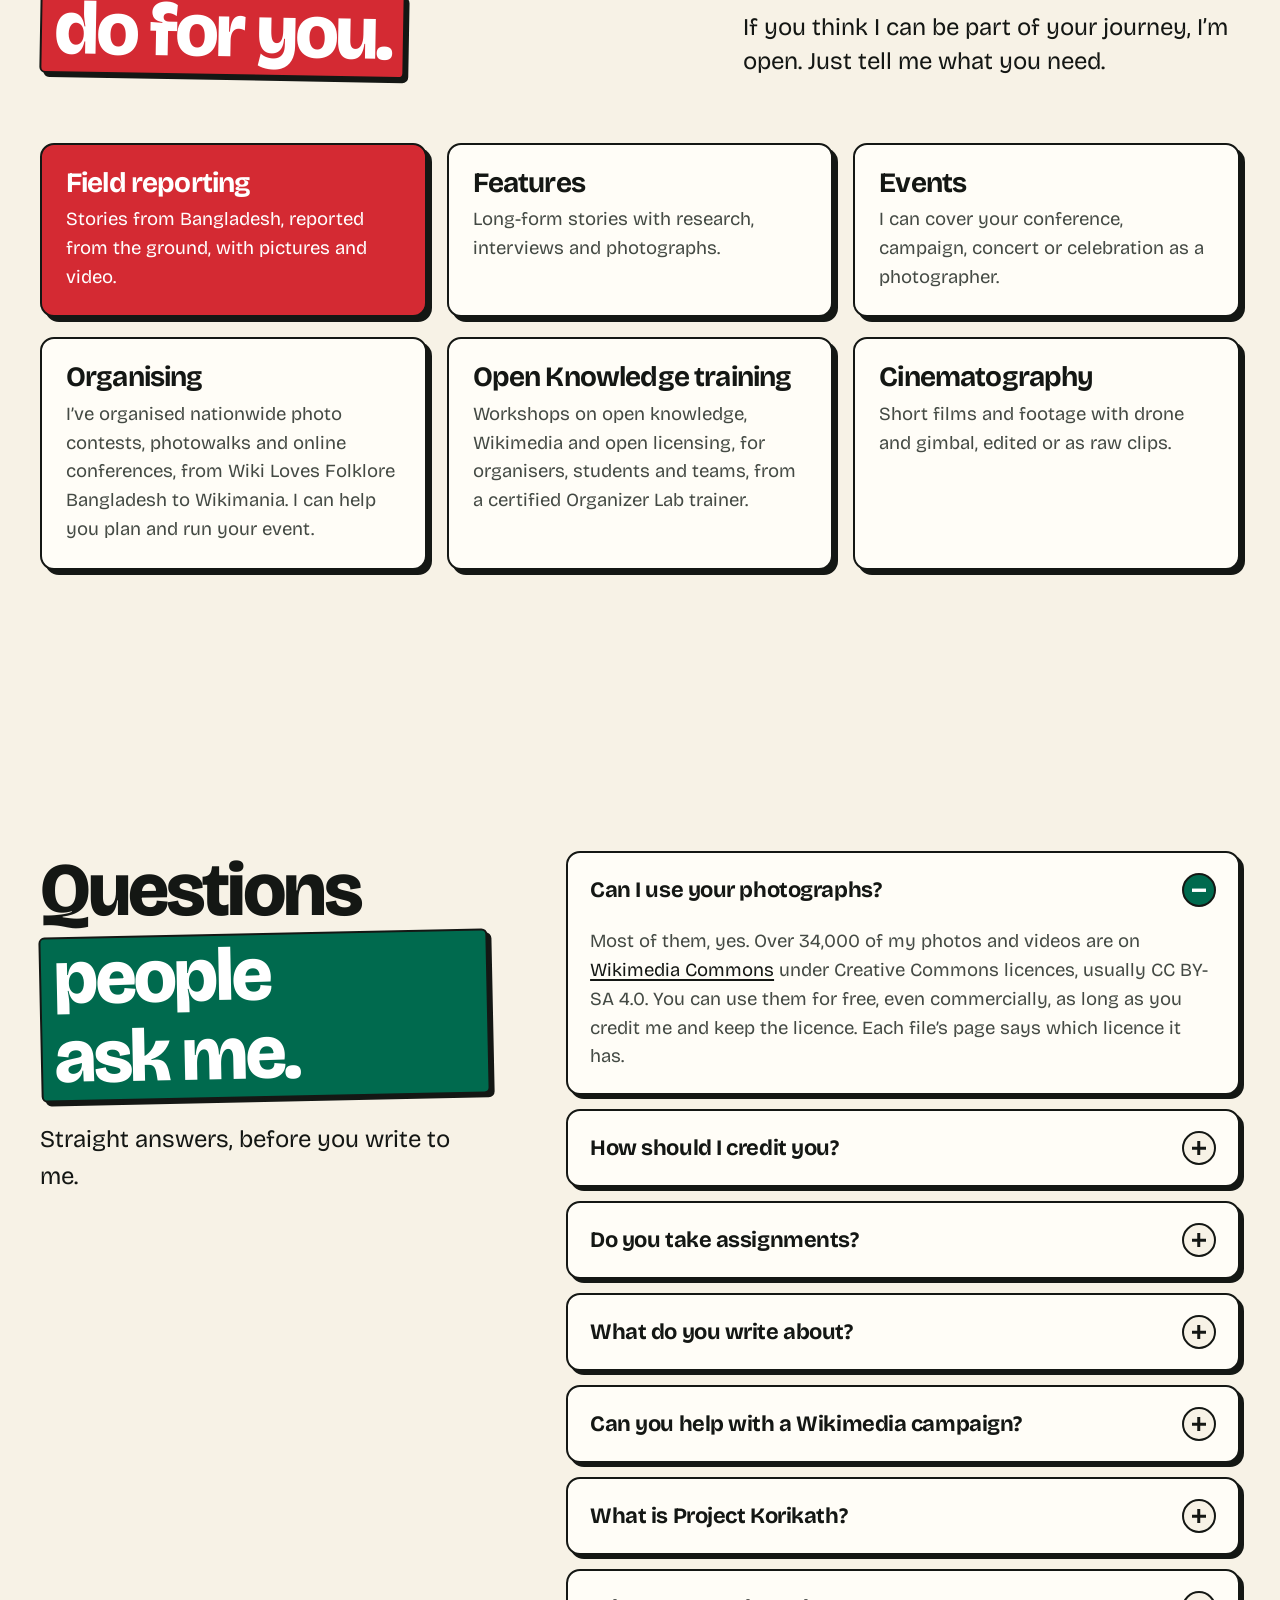
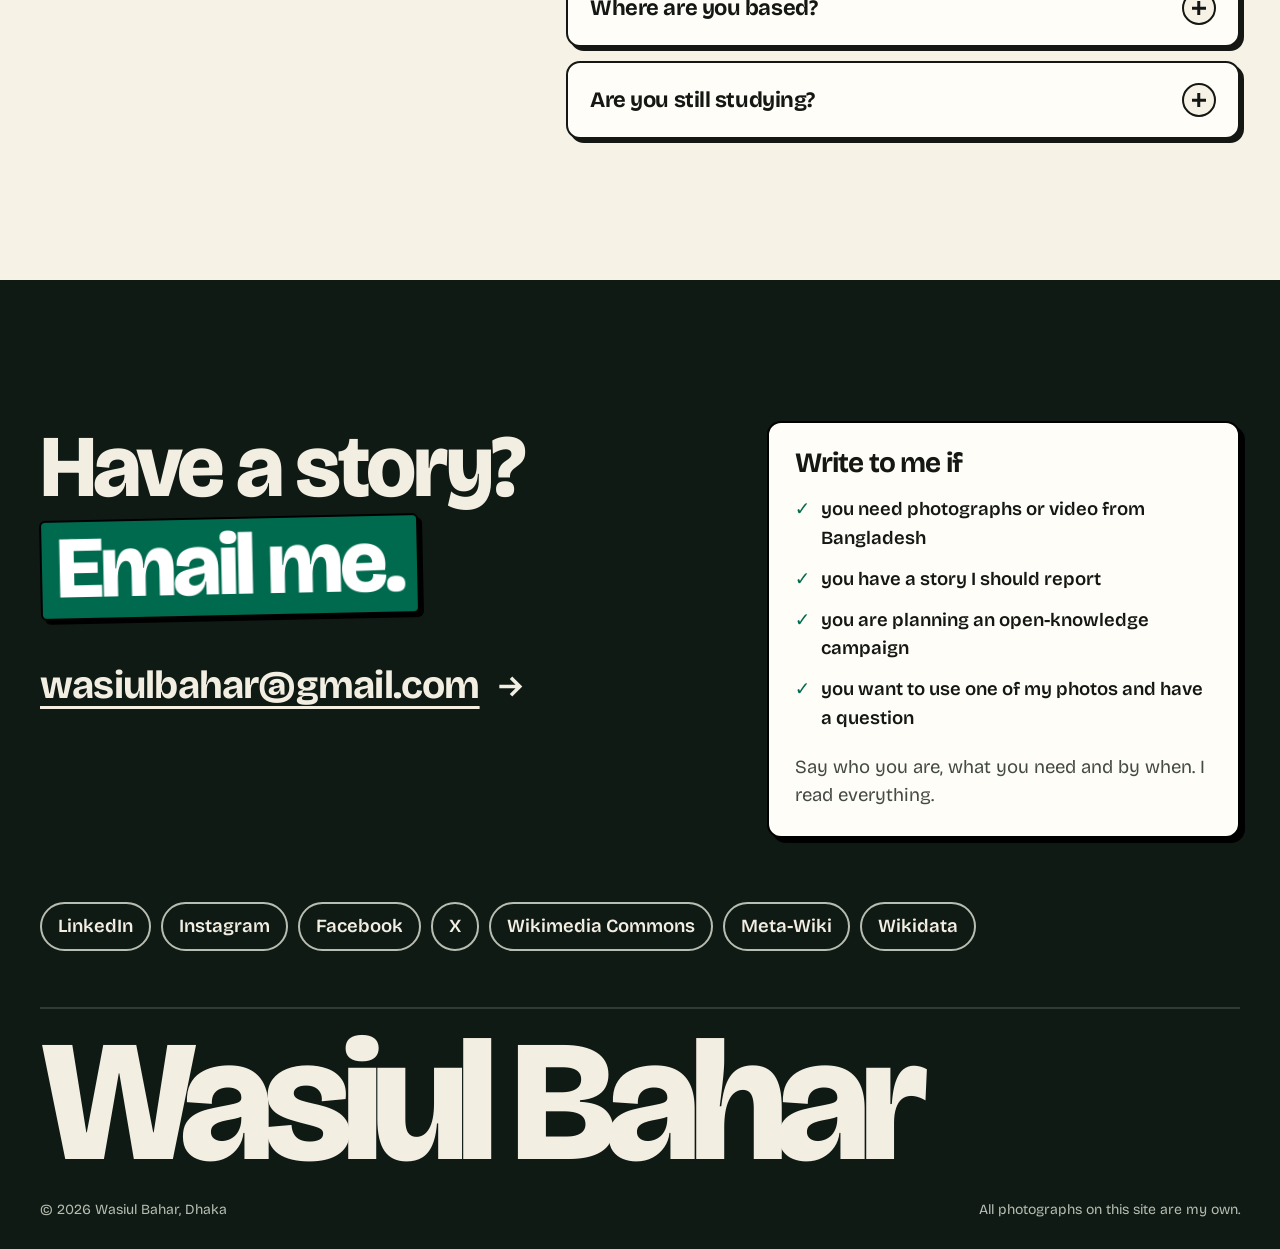
==== commit f267571d: "Update site" ====
--- a/index.html
+++ b/index.html
@@ -315,7 +315,7 @@
     <div class="tool-cards">
         <a class="card tool-card reveal" href="tools.html#smashroom">
           <img src="img/tools/smashroom-logo.svg" alt="" width="48" height="48">
-          <div><h3>SMASHROOM</h3><p>A free online rage room in your browser.</p><span class="date">Free, no download, plays in the browser</span></div>
+          <div><h3>SMASHROOM</h3><p>A free online rage room in your browser.</p><span class="date">Free, plays in the browser or installs as an app</span></div>
         </a>
         <a class="card tool-card reveal" href="tools.html#desk-buddy">
           <img src="img/tools/deskbuddy-logo.svg" alt="" width="48" height="48">
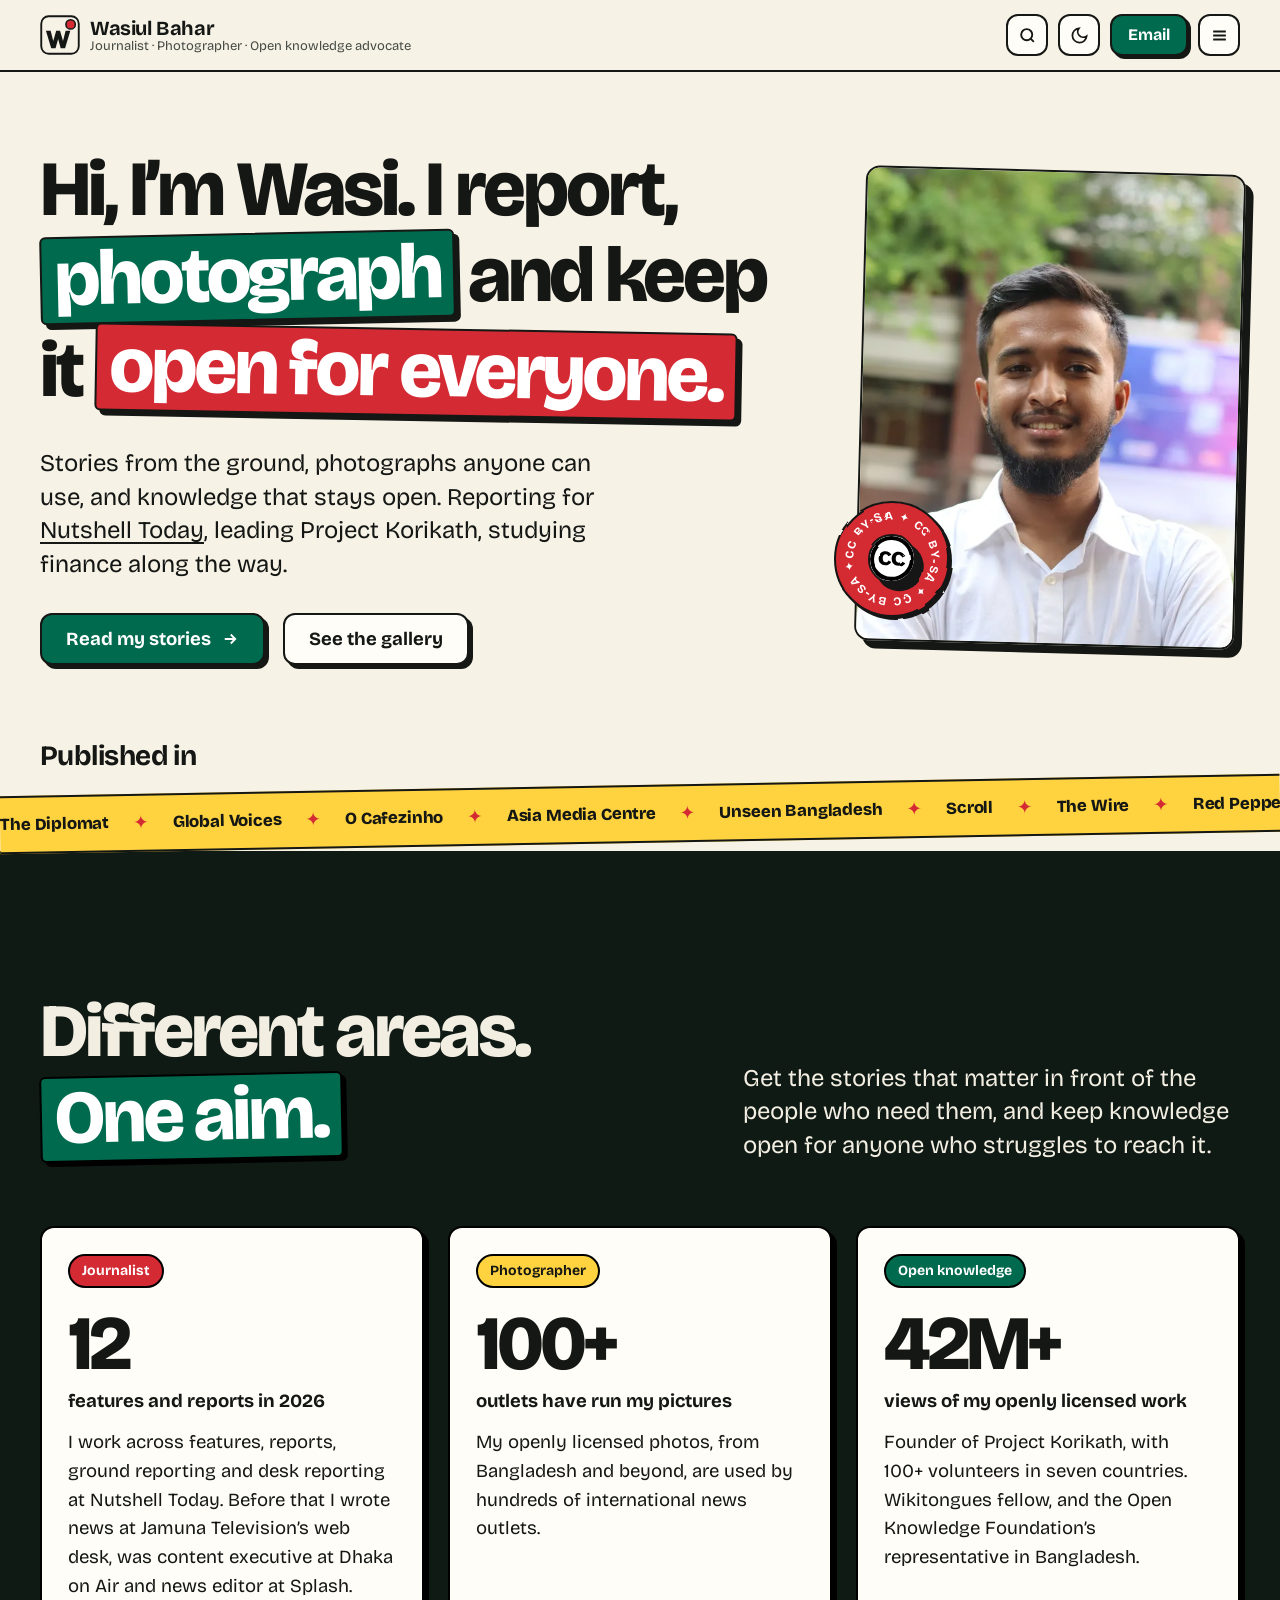
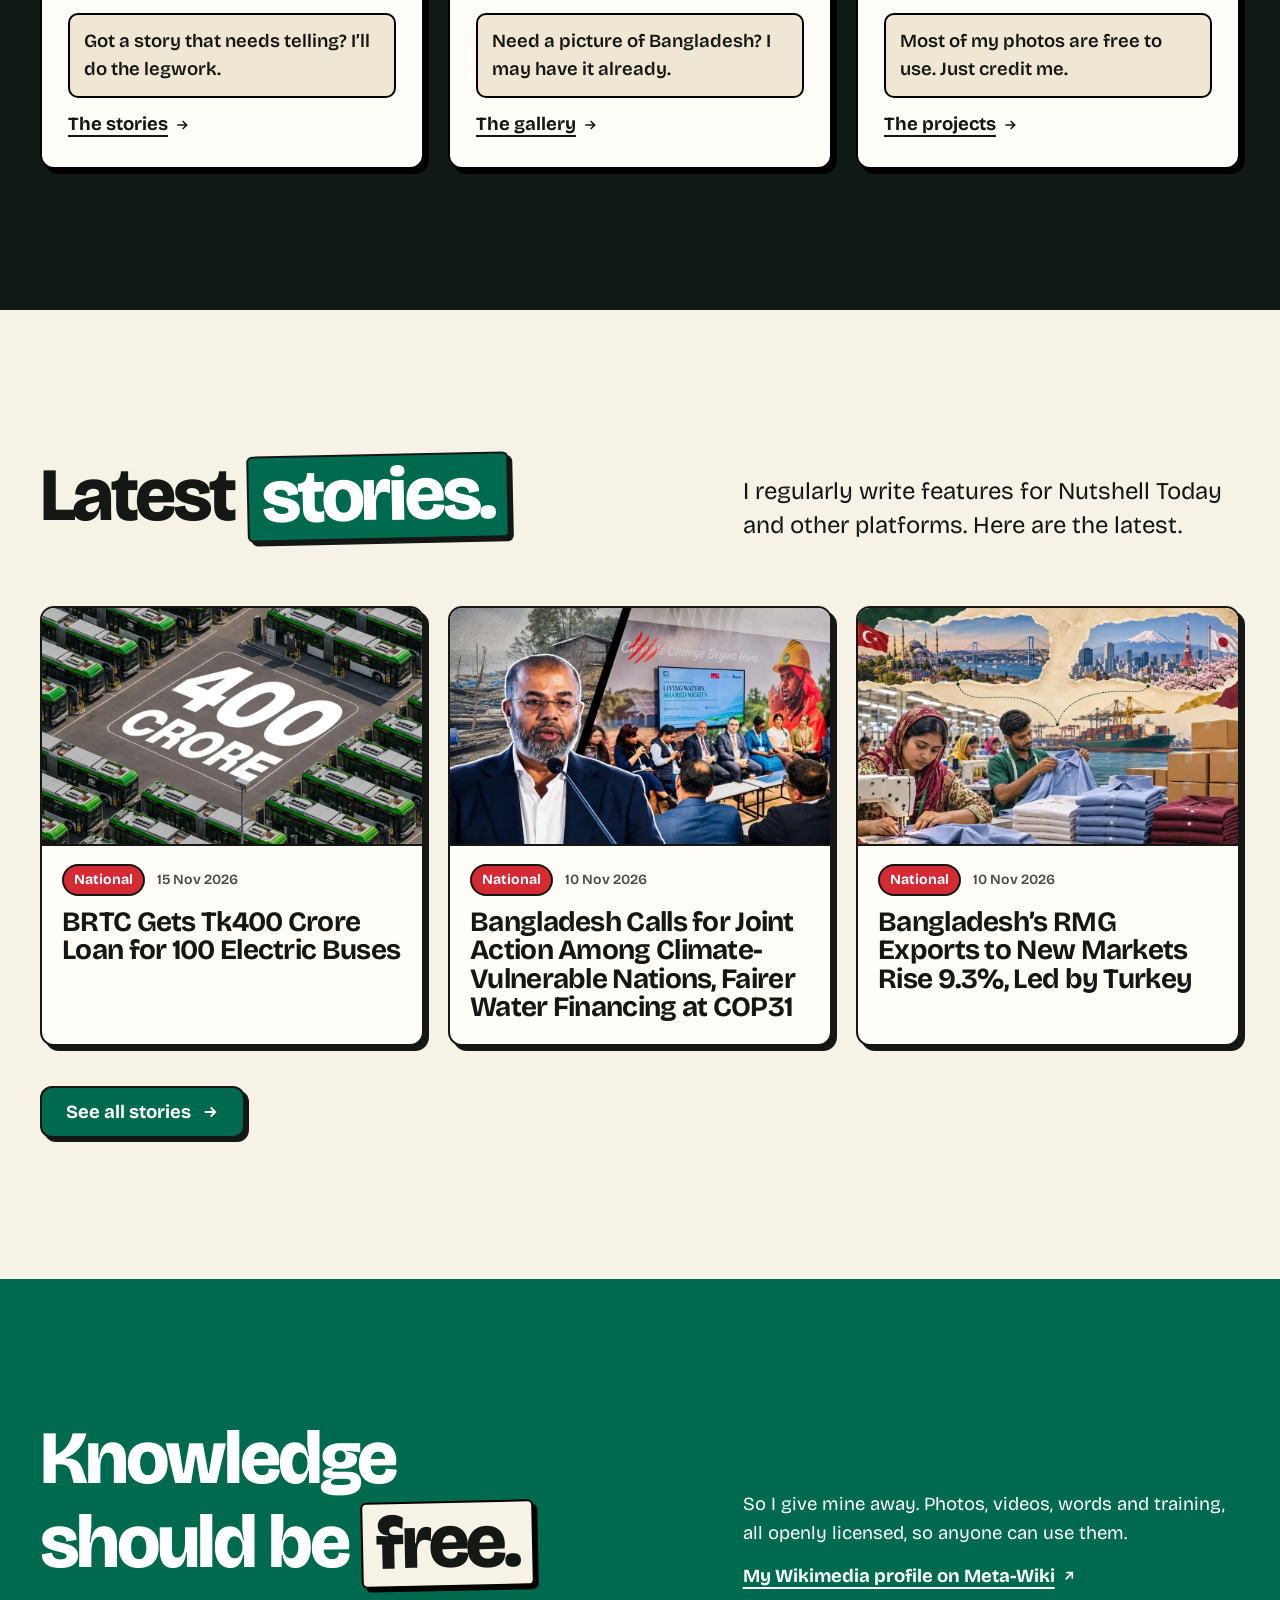
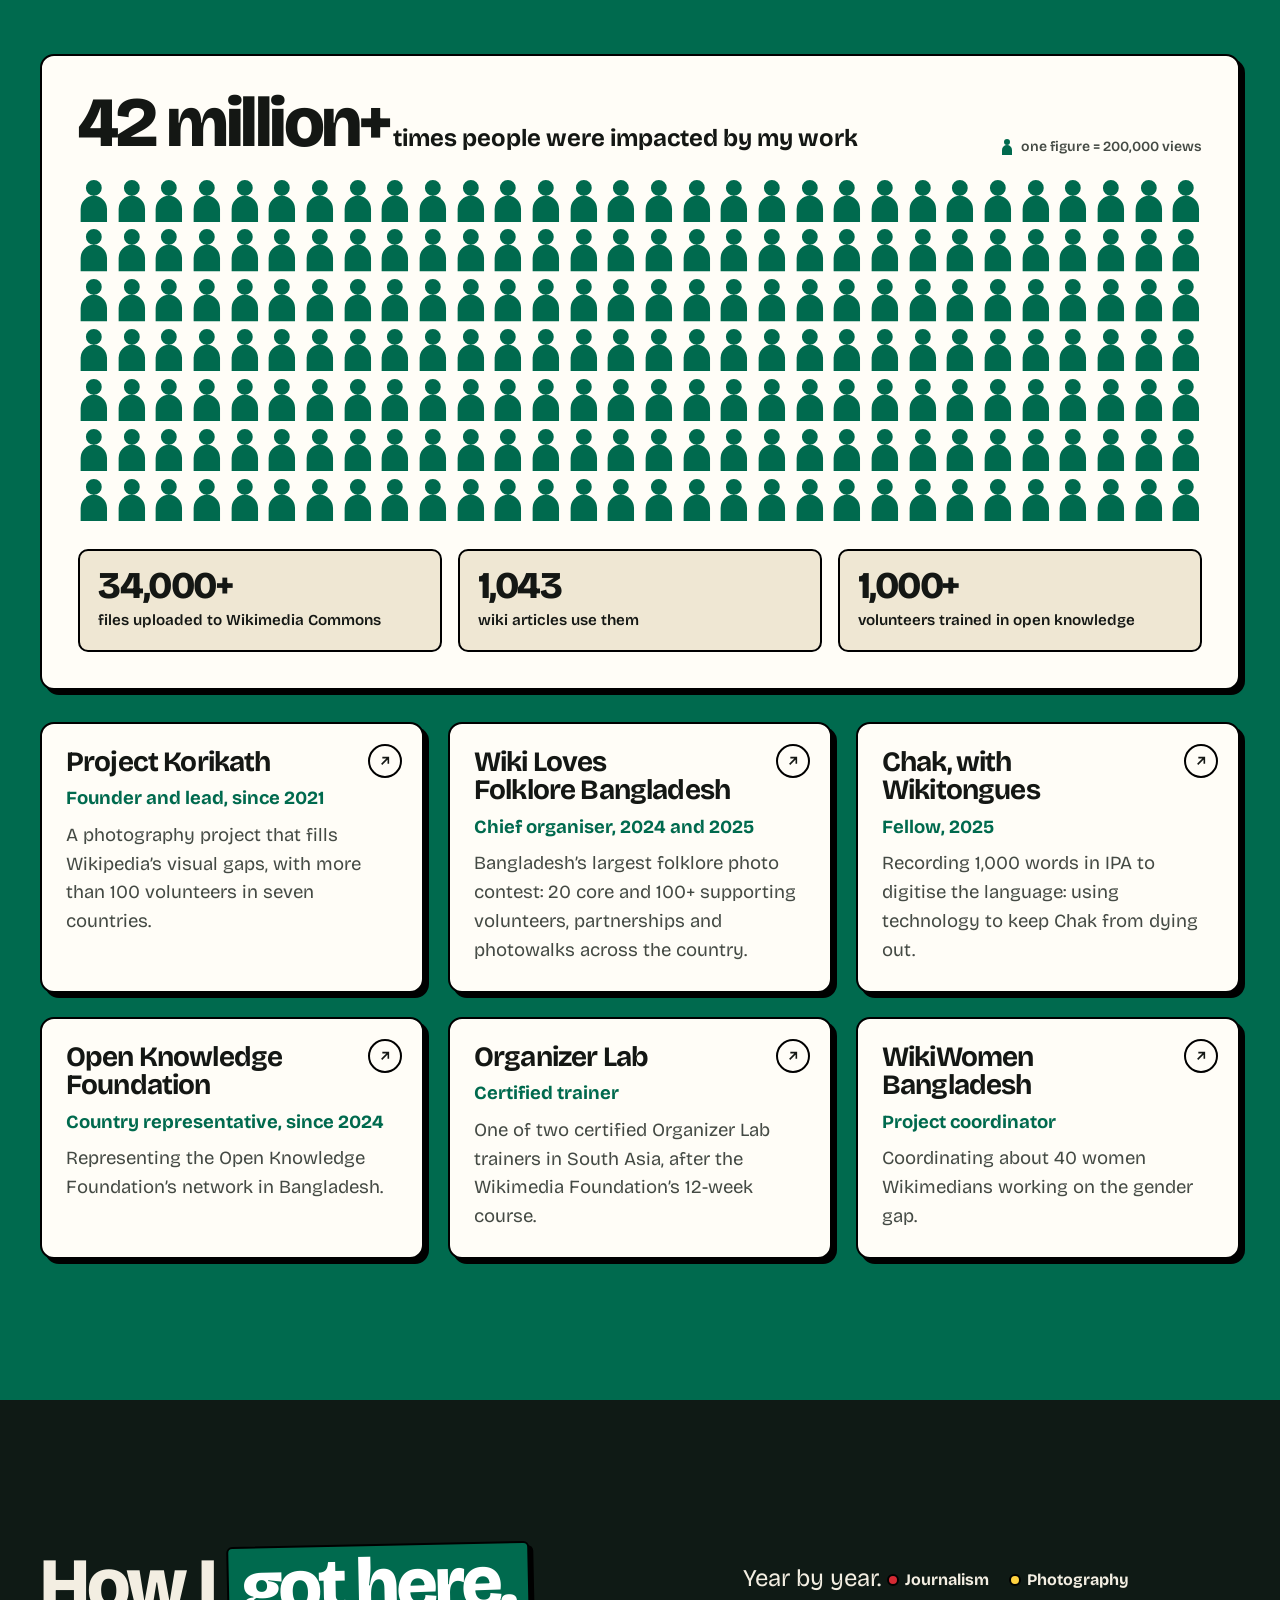
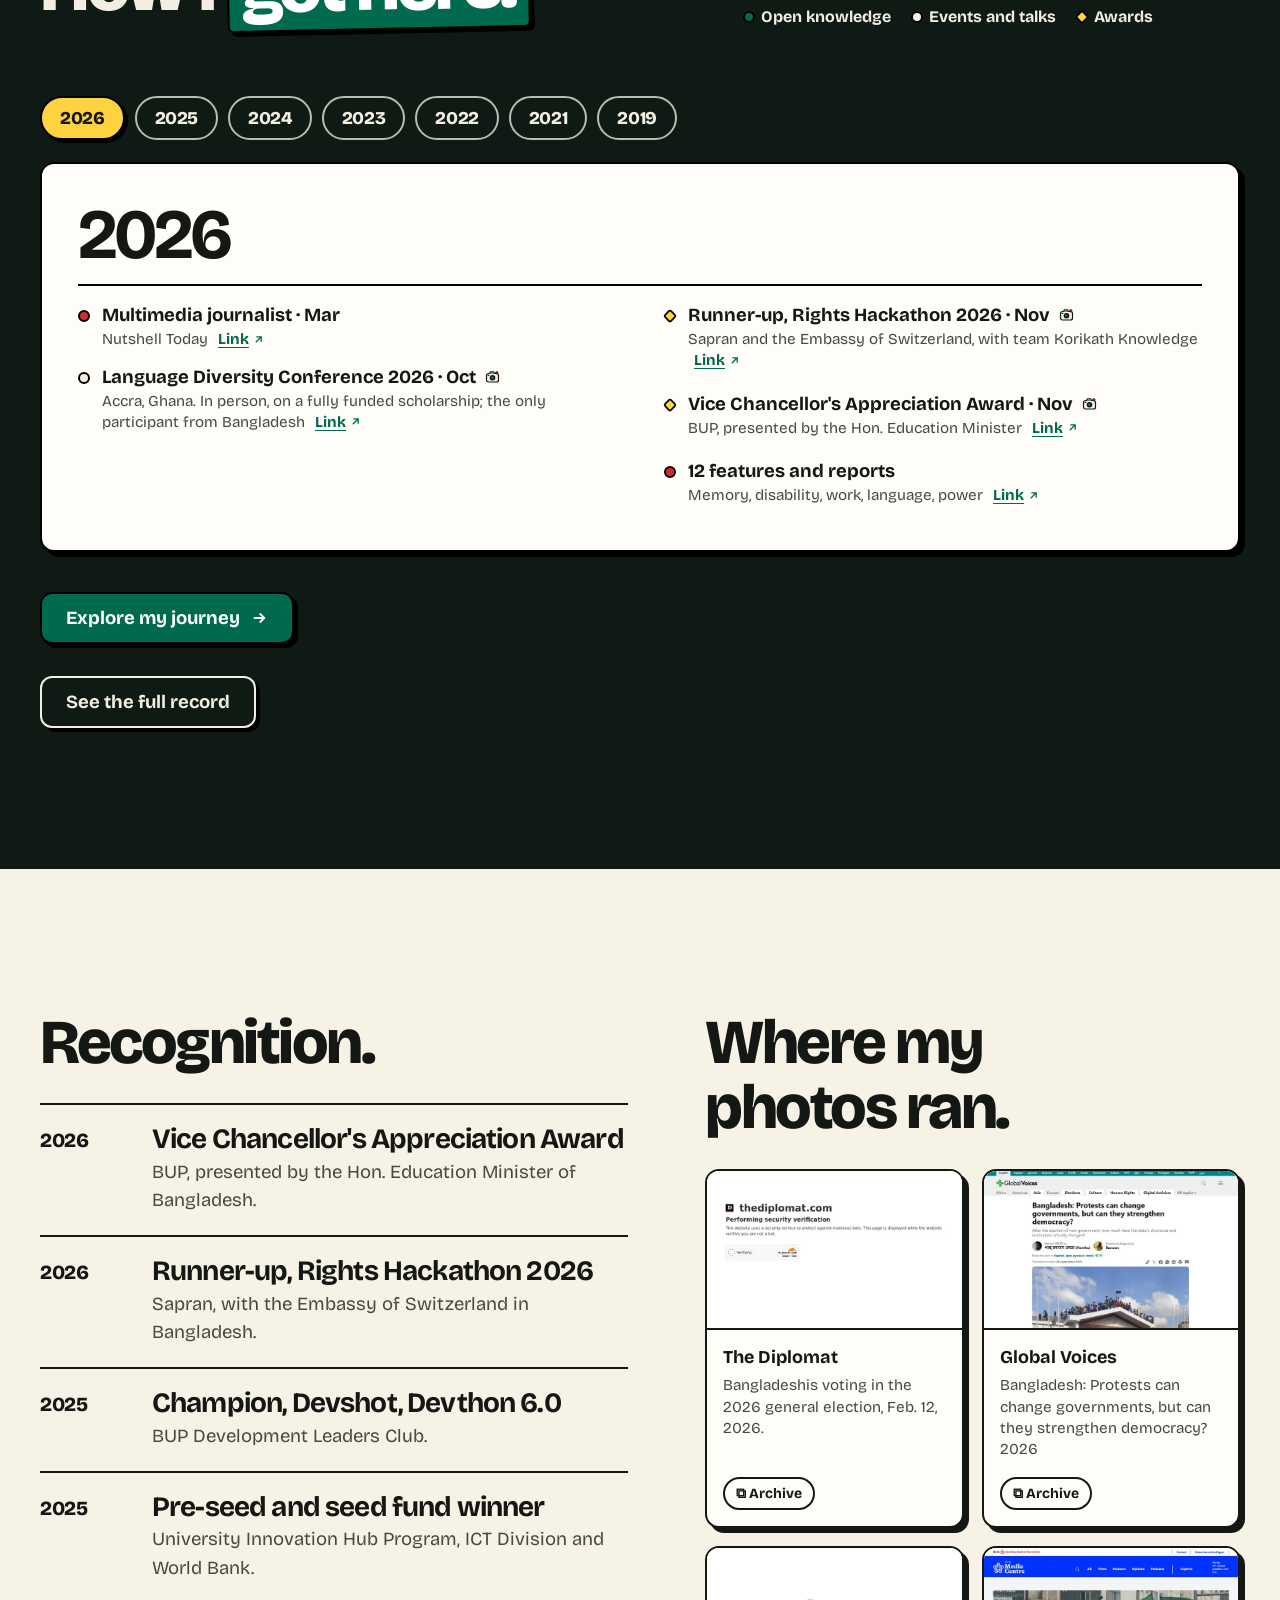
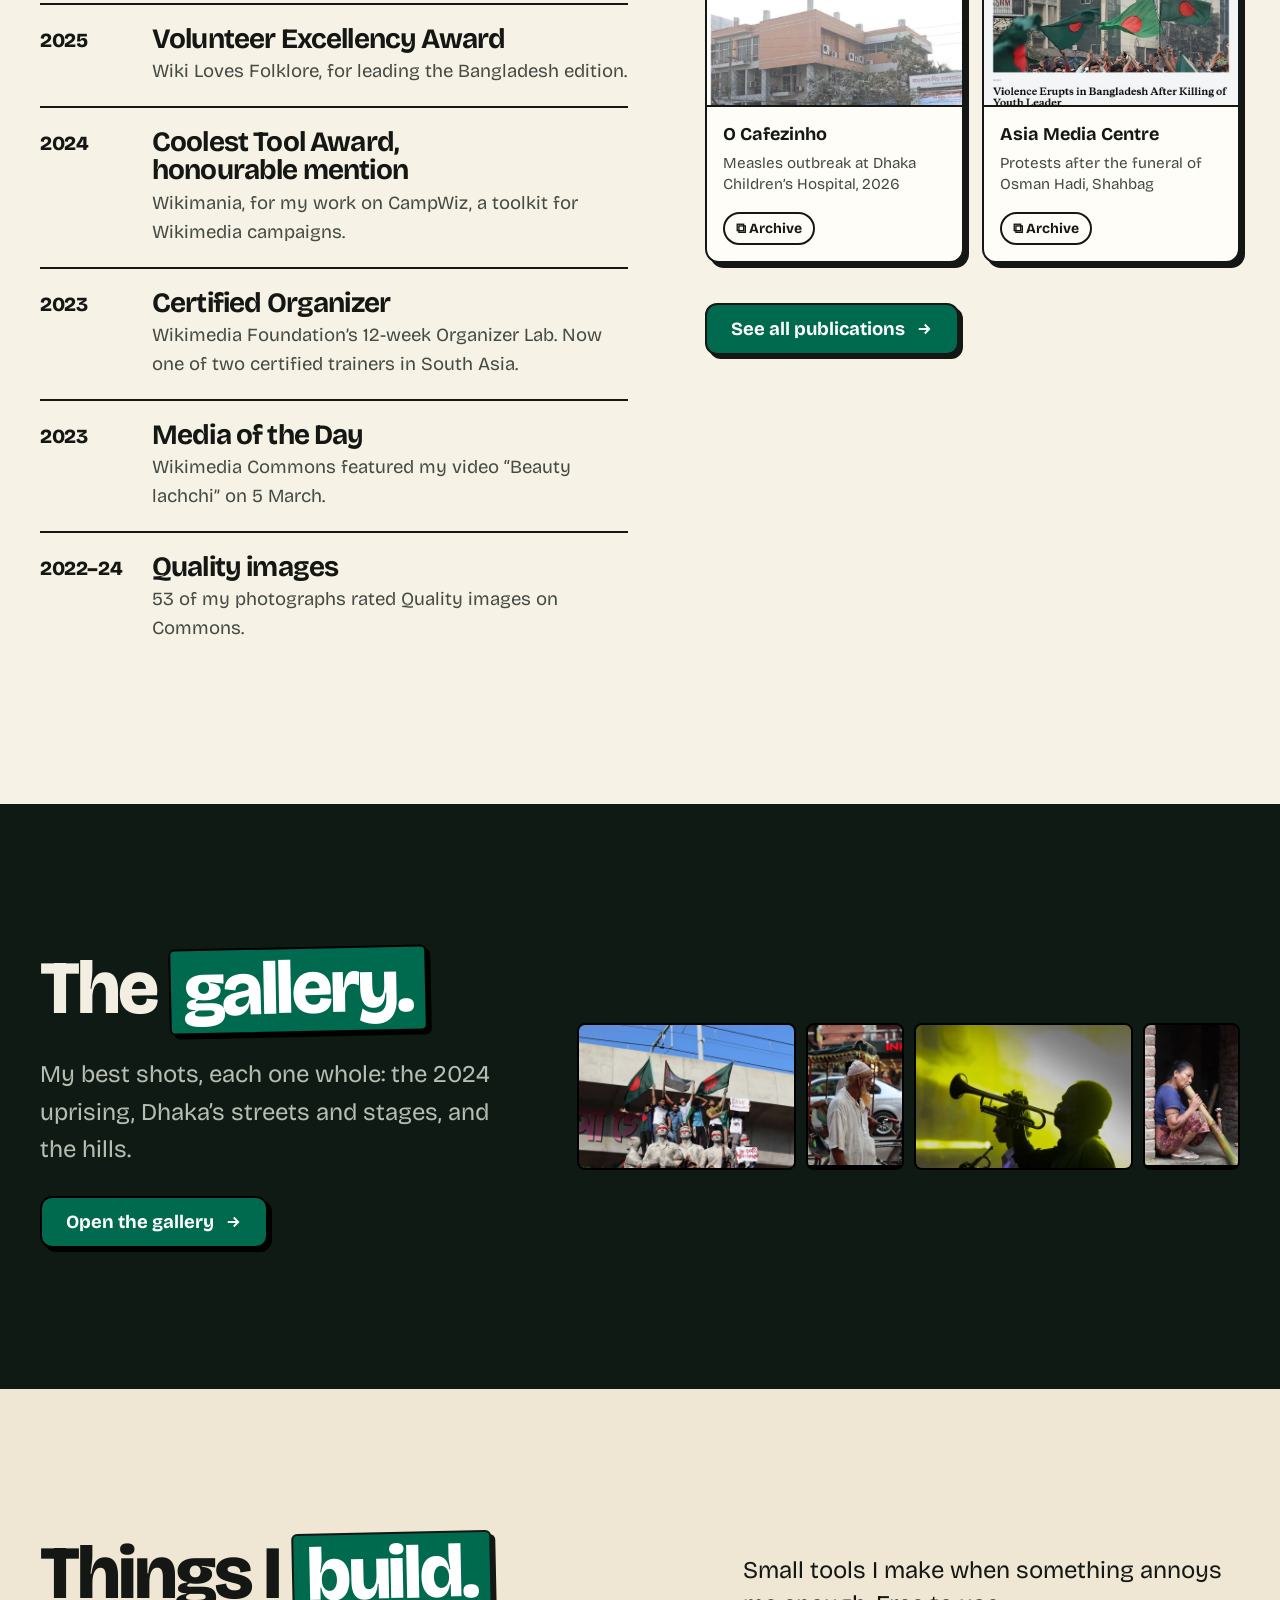
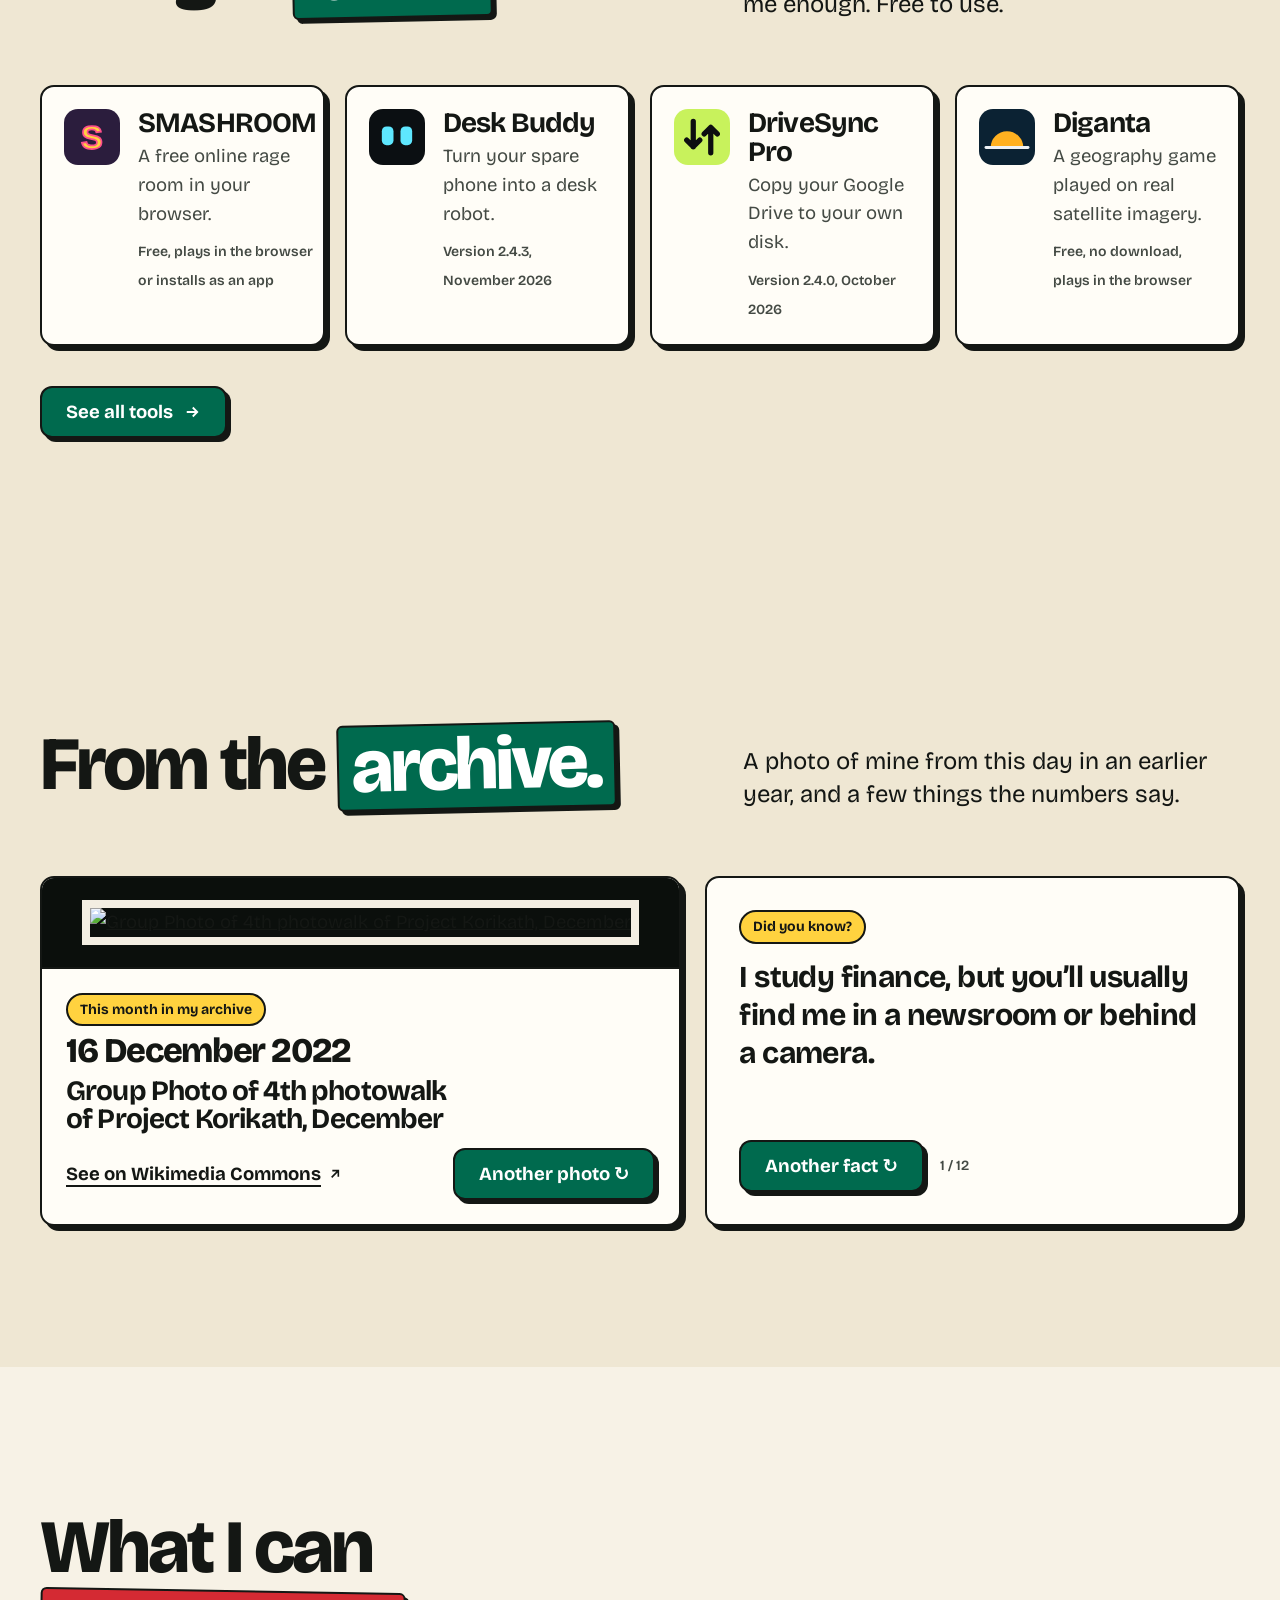
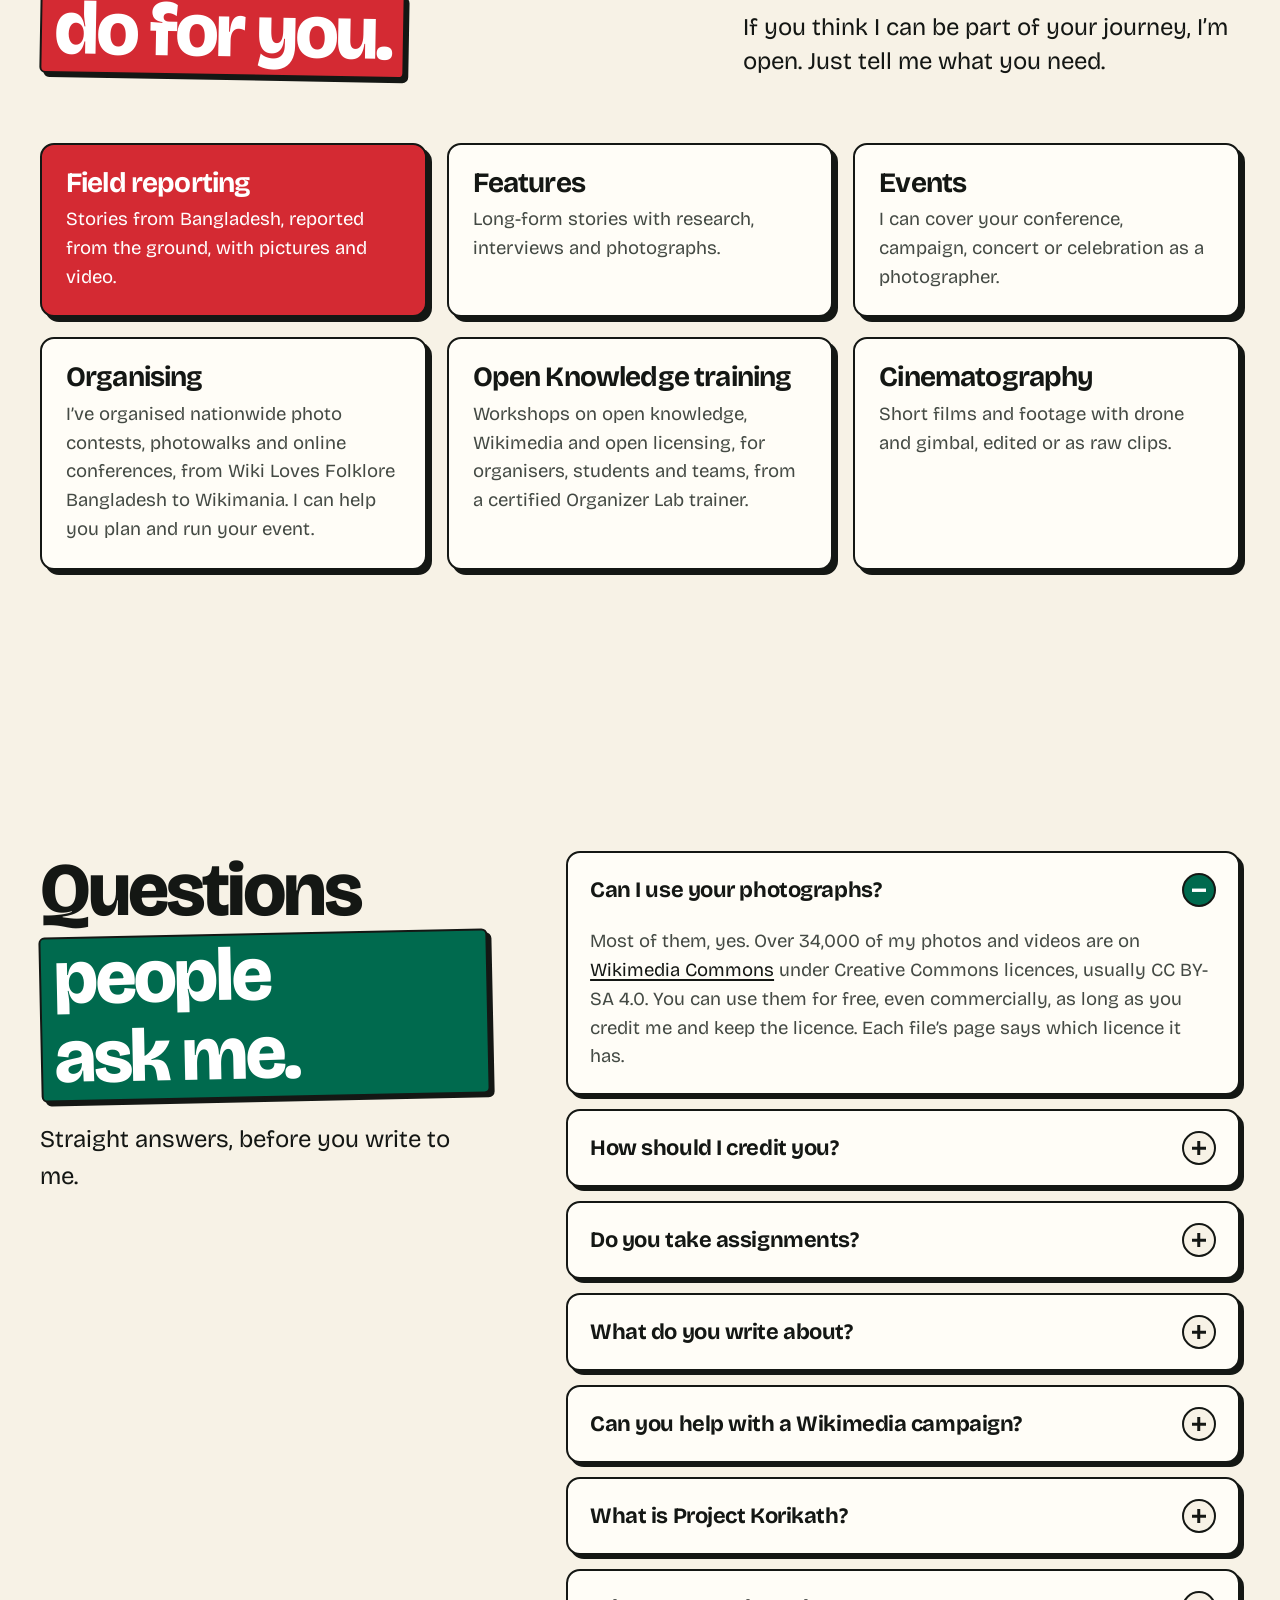
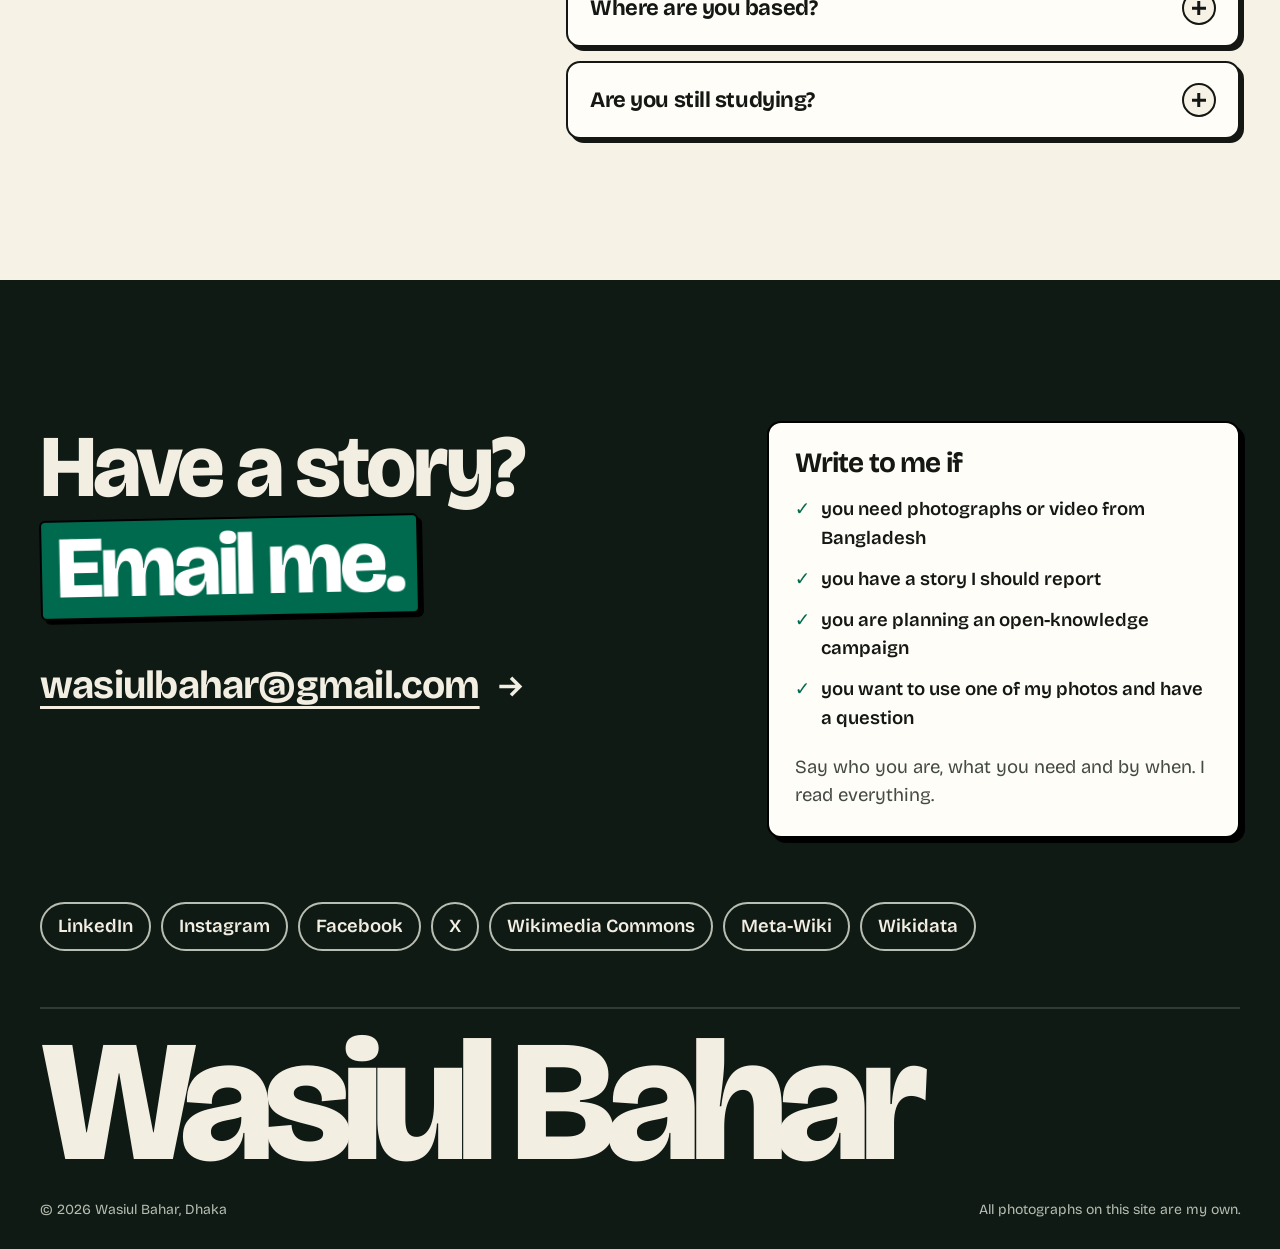
==== commit eb31d800: "Rebuild after merging the weekly update Co-Authored-By: Claude Opus 5.5 <noreply@anthropic.com>" ====
--- a/index.html
+++ b/index.html
@@ -17,7 +17,7 @@
 <link rel="preconnect" href="https://fonts.googleapis.com">
 <link rel="preconnect" href="https://fonts.gstatic.com" crossorigin>
 <link href="https://fonts.googleapis.com/css2?family=Bricolage+Grotesque:opsz,wght@12..96,400..800&display=swap" rel="stylesheet">
-<link rel="stylesheet" href="css/style.css?v=69f662c8">
+<link rel="stylesheet" href="css/style.css?v=5e2136ba">
 <script src="js/ph.js?v=ad9a014b"></script>
 <script>document.documentElement.classList.add("js");try{var t=localStorage.getItem("theme");if(t)document.documentElement.setAttribute("data-theme",t)}catch(e){}</script>
 <script type="application/ld+json">
@@ -455,6 +455,6 @@
   </div>
 </div>
 <button class="to-top" id="to-top" type="button" aria-label="Back to top" hidden><svg viewBox="0 0 24 24" fill="none" stroke="currentColor" stroke-width="2.4" aria-hidden="true"><path d="M5 12h14M13 6l6 6-6 6"/></svg></button>
-<script src="js/main.js?v=c0019a86"></script>
+<script src="js/main.js?v=1895476f"></script>
 </body>
 </html>
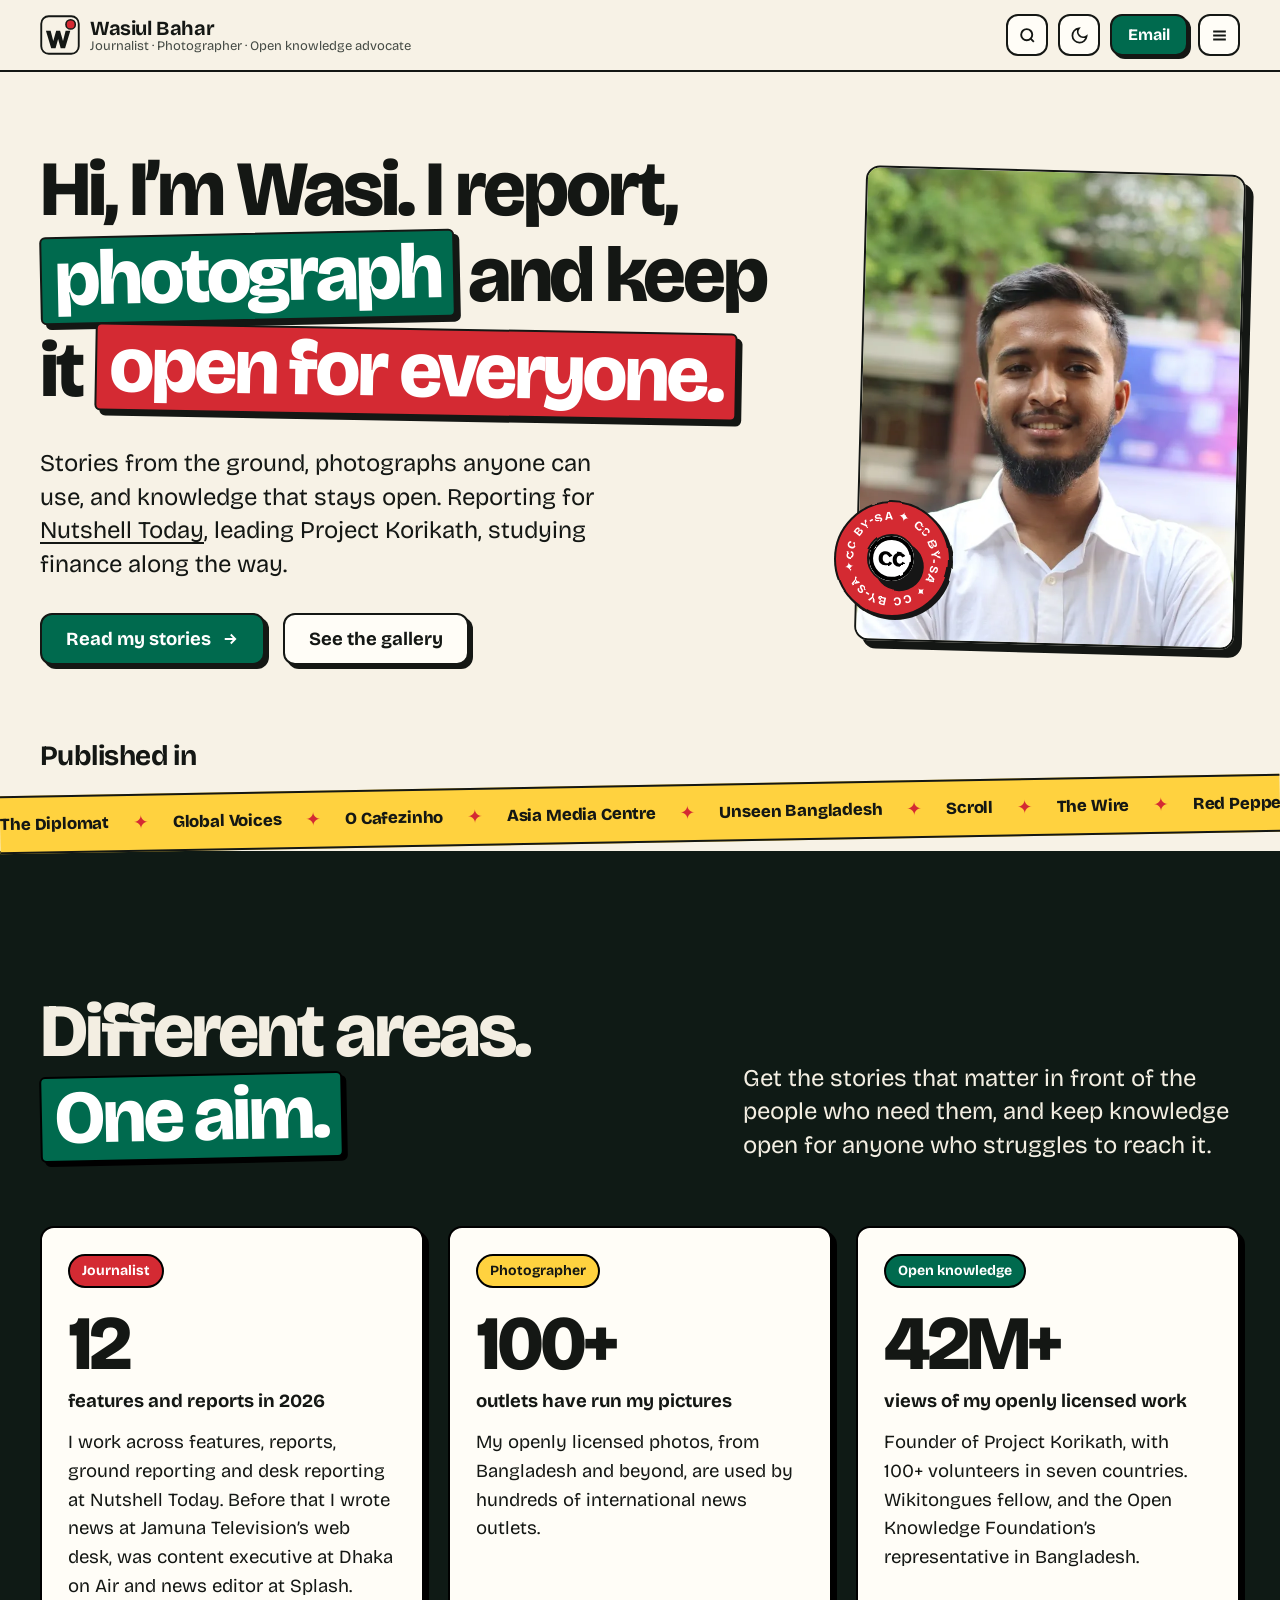
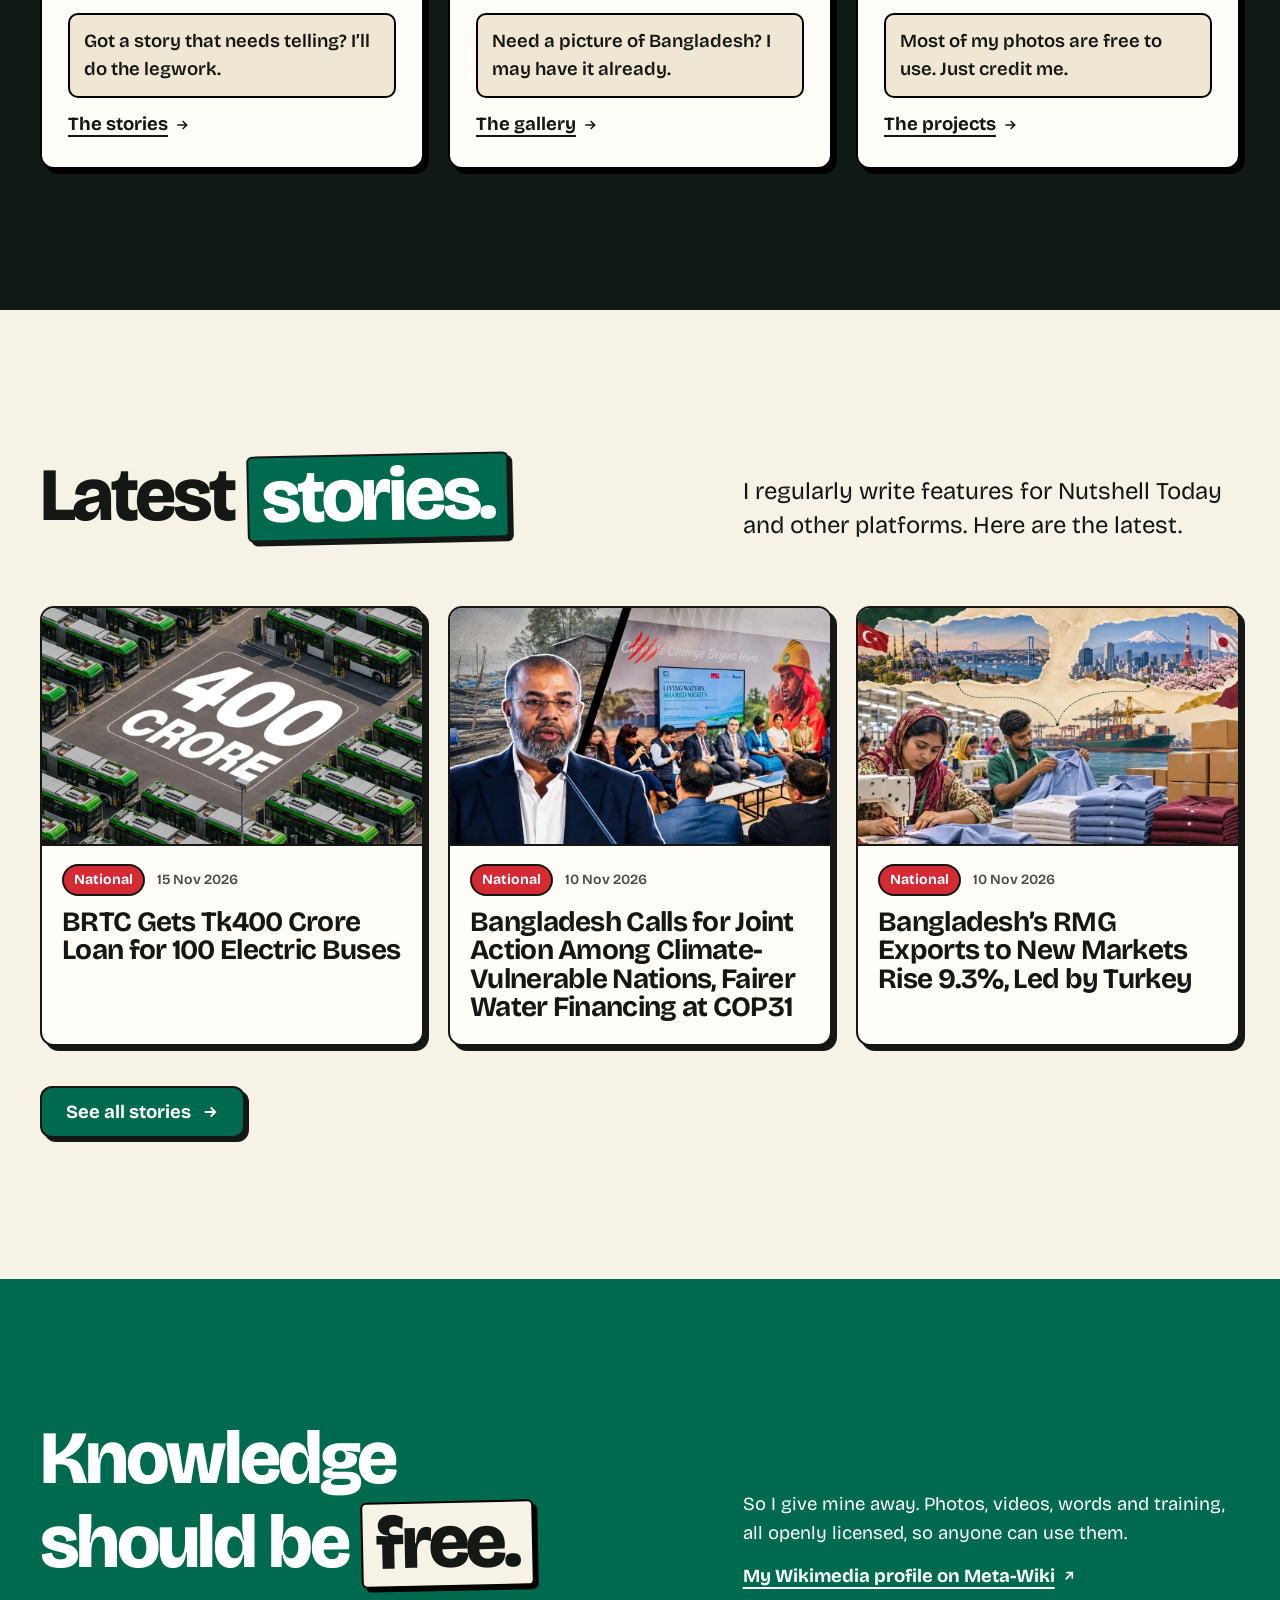
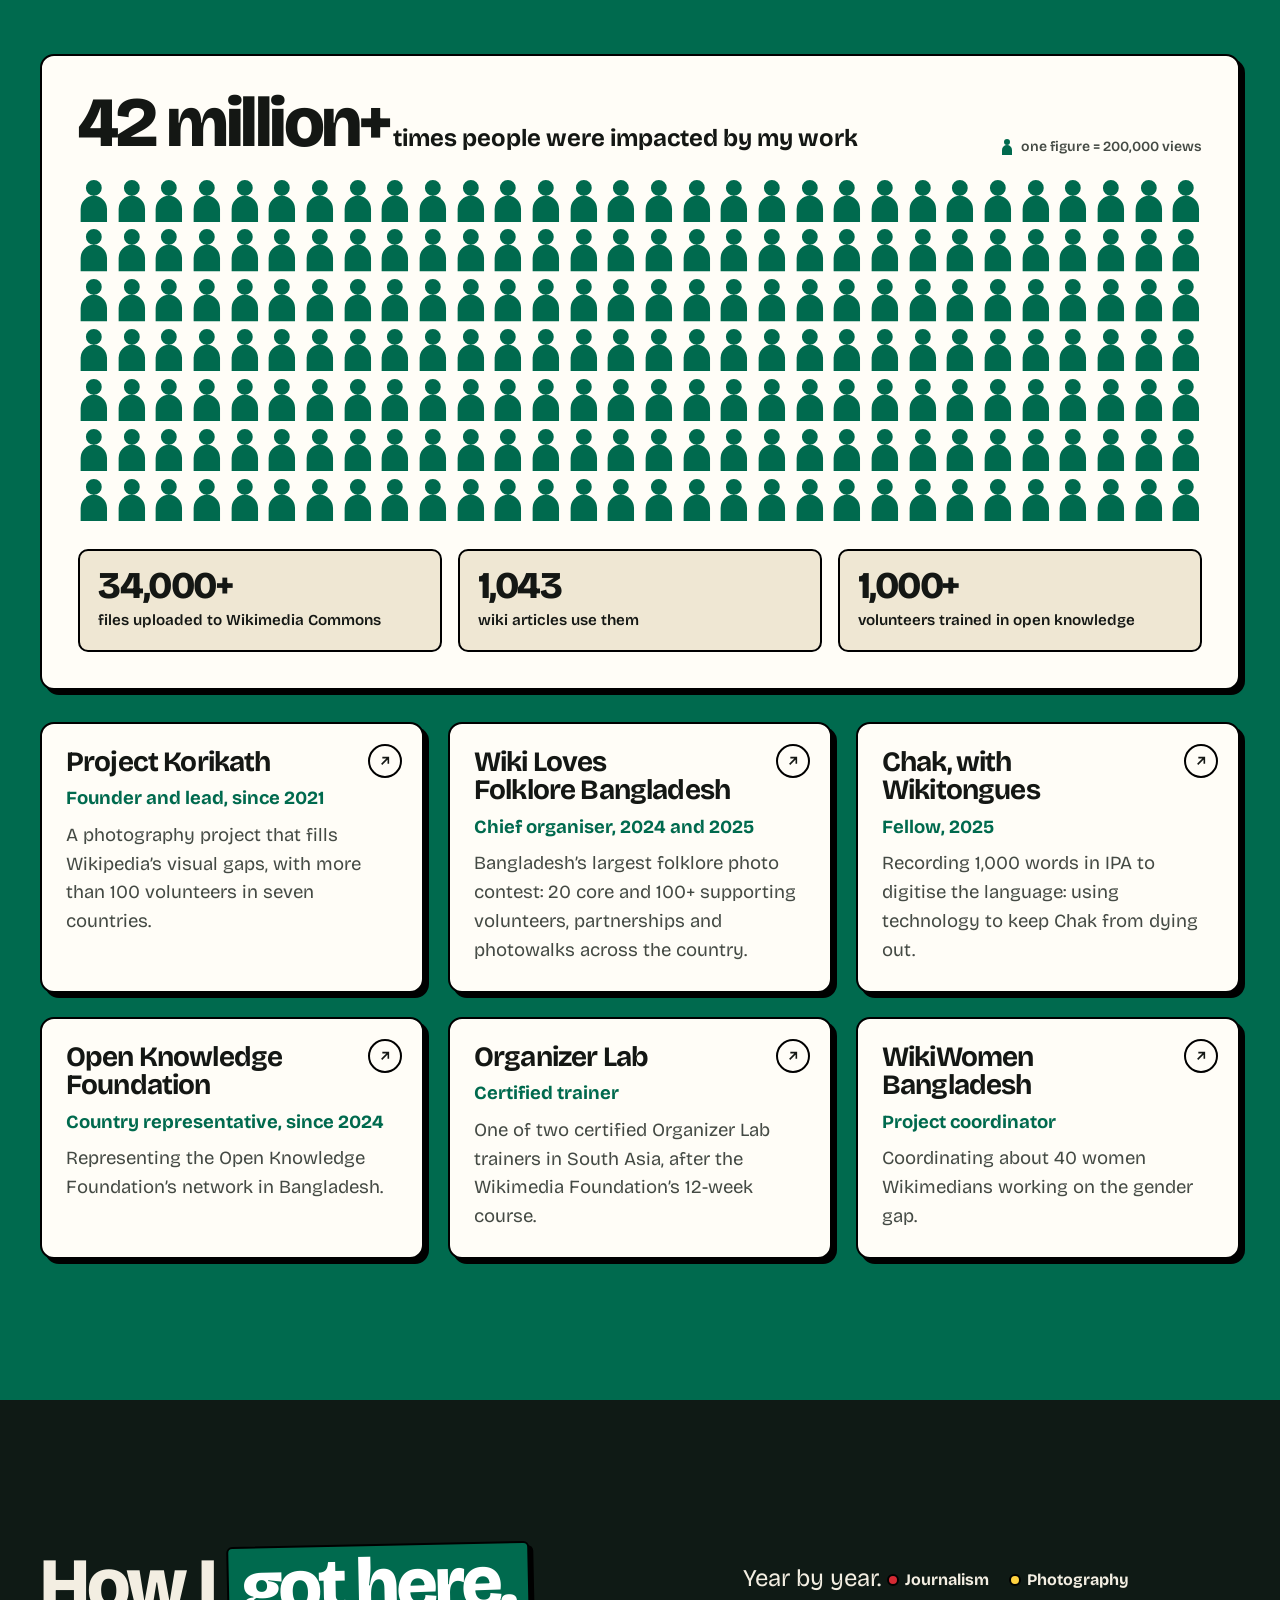
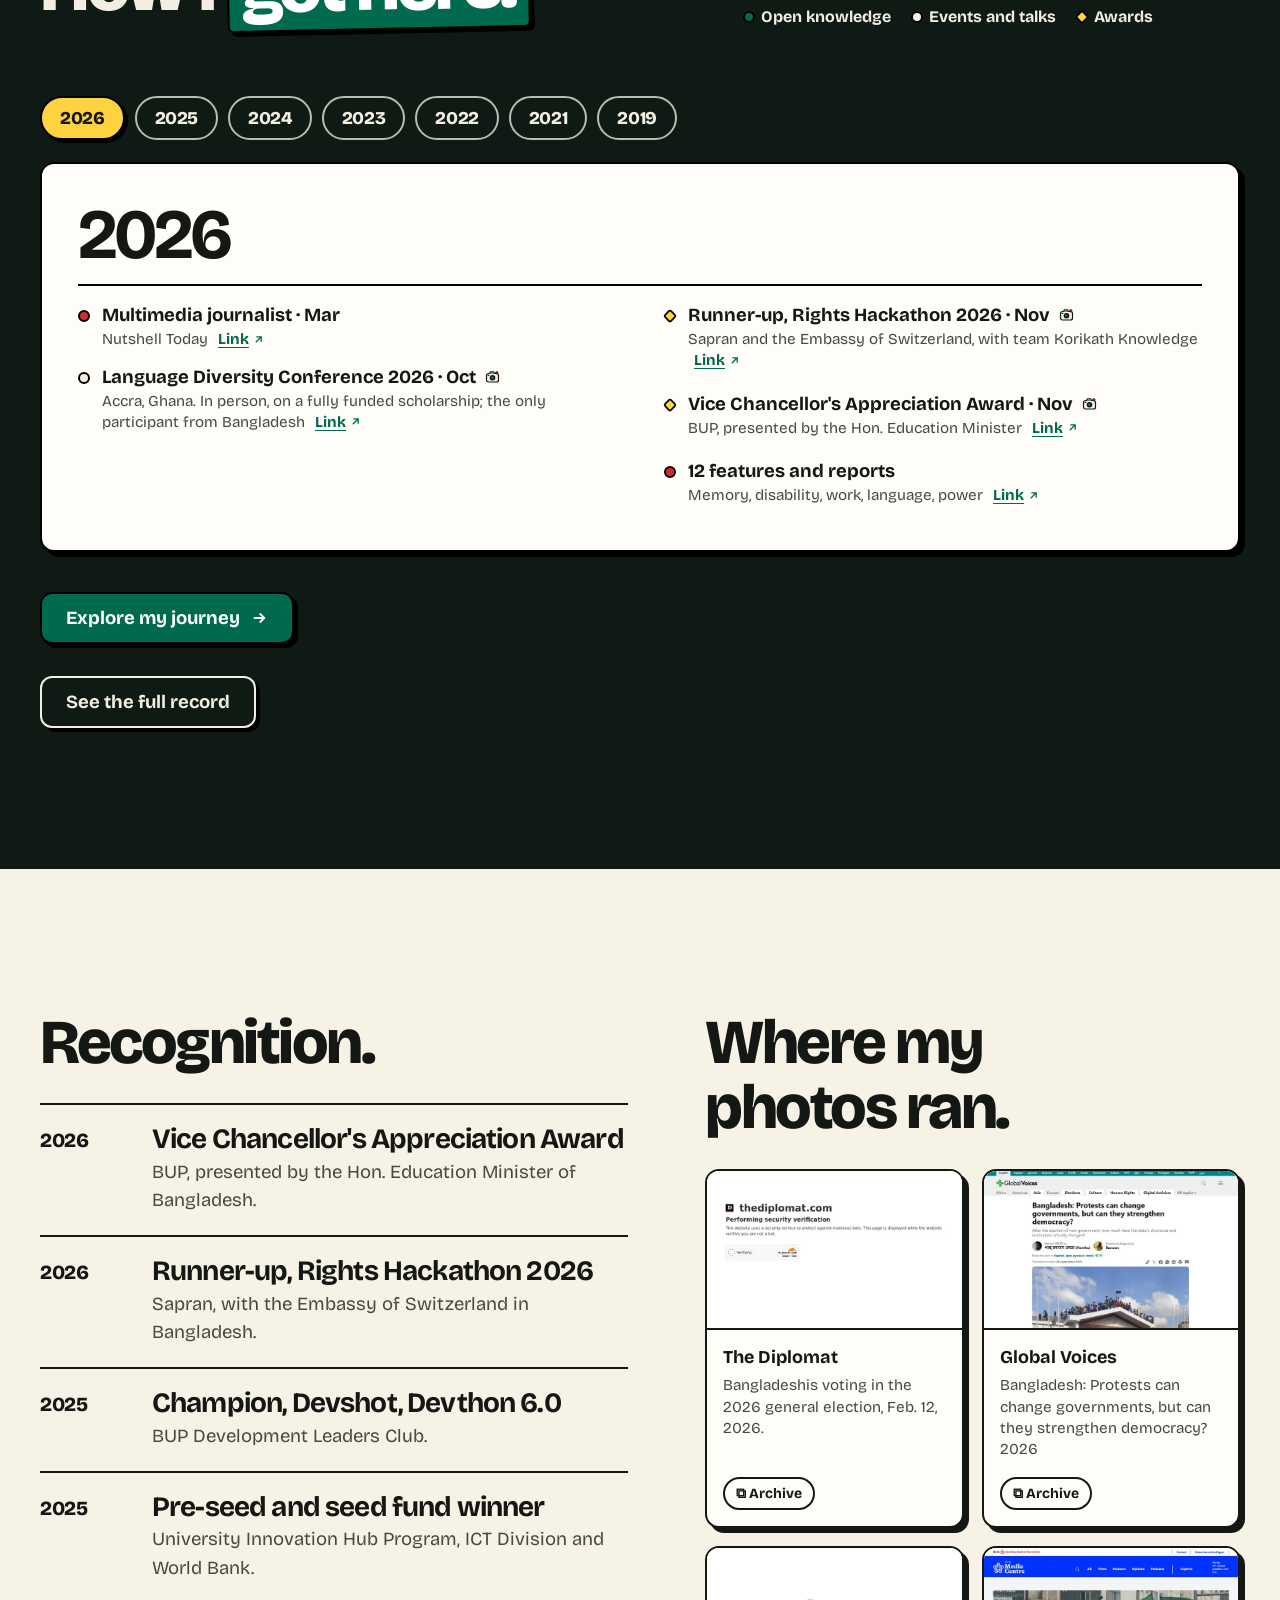
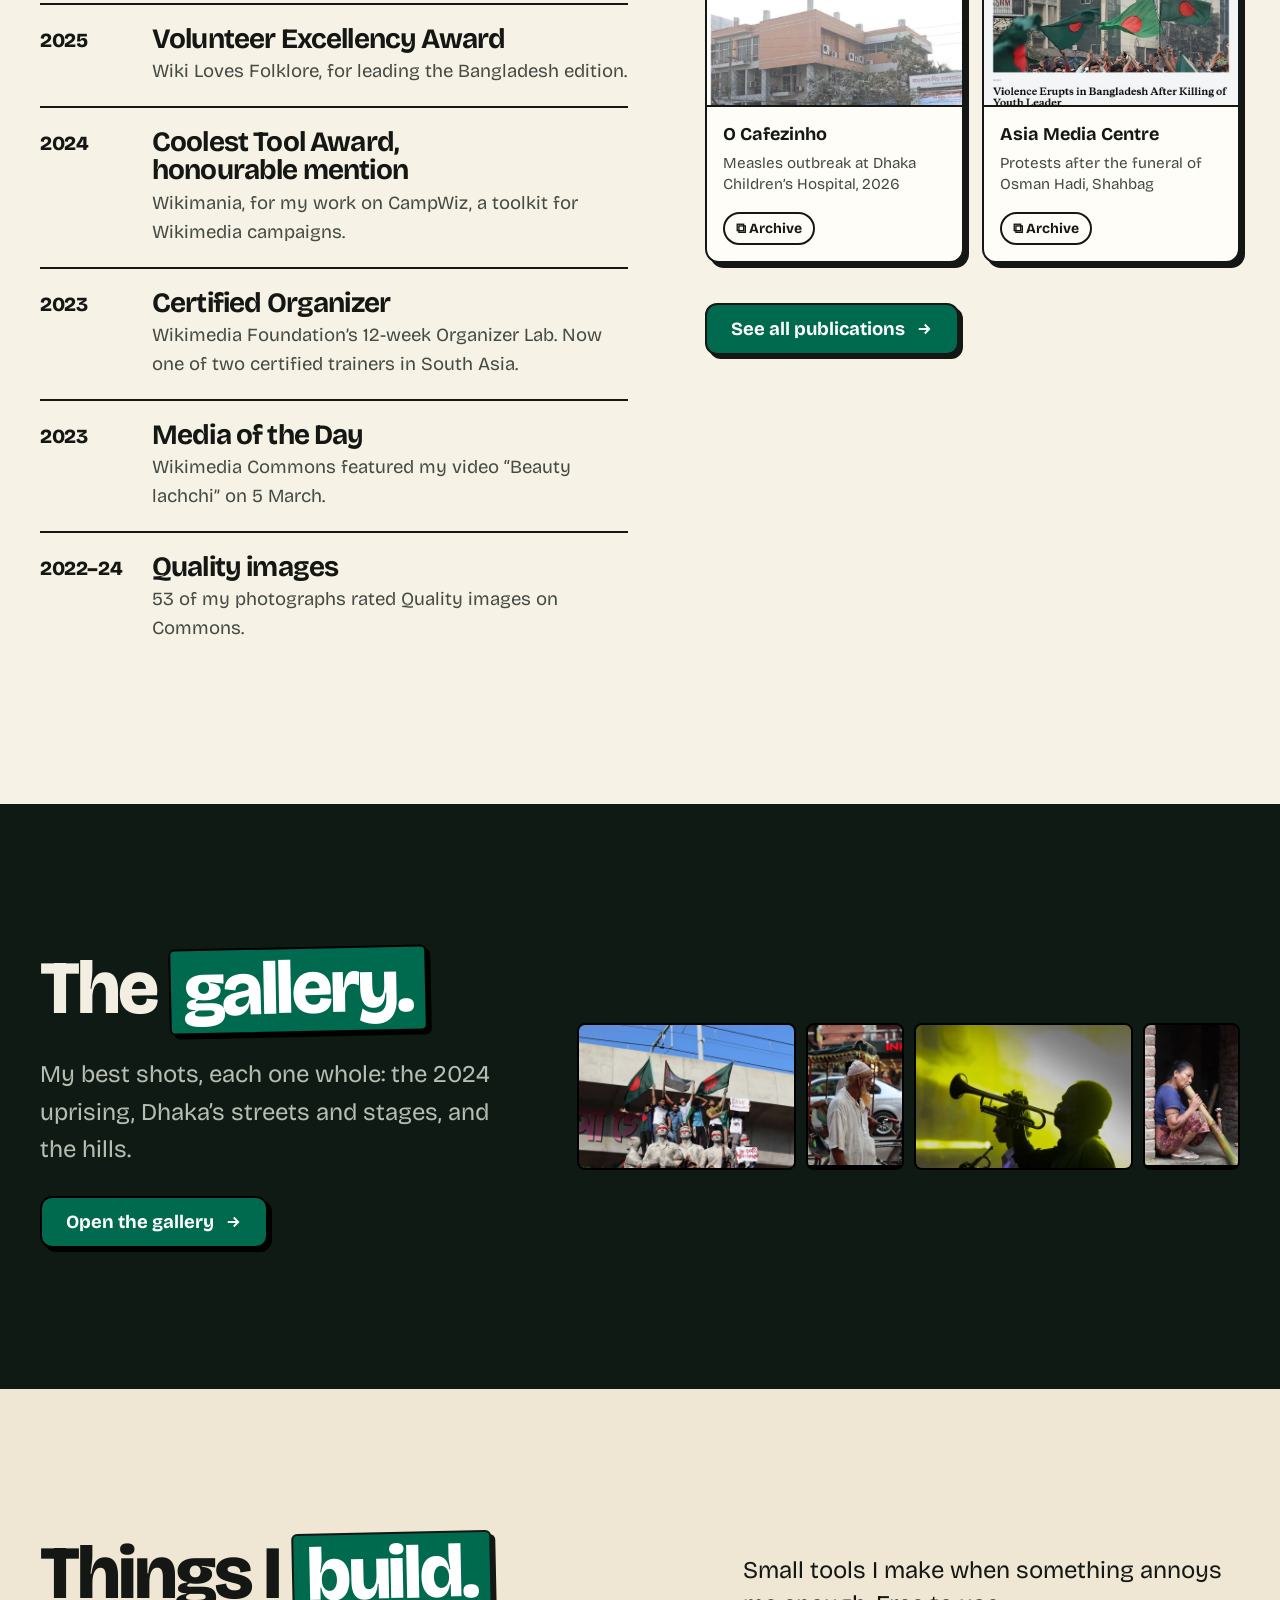
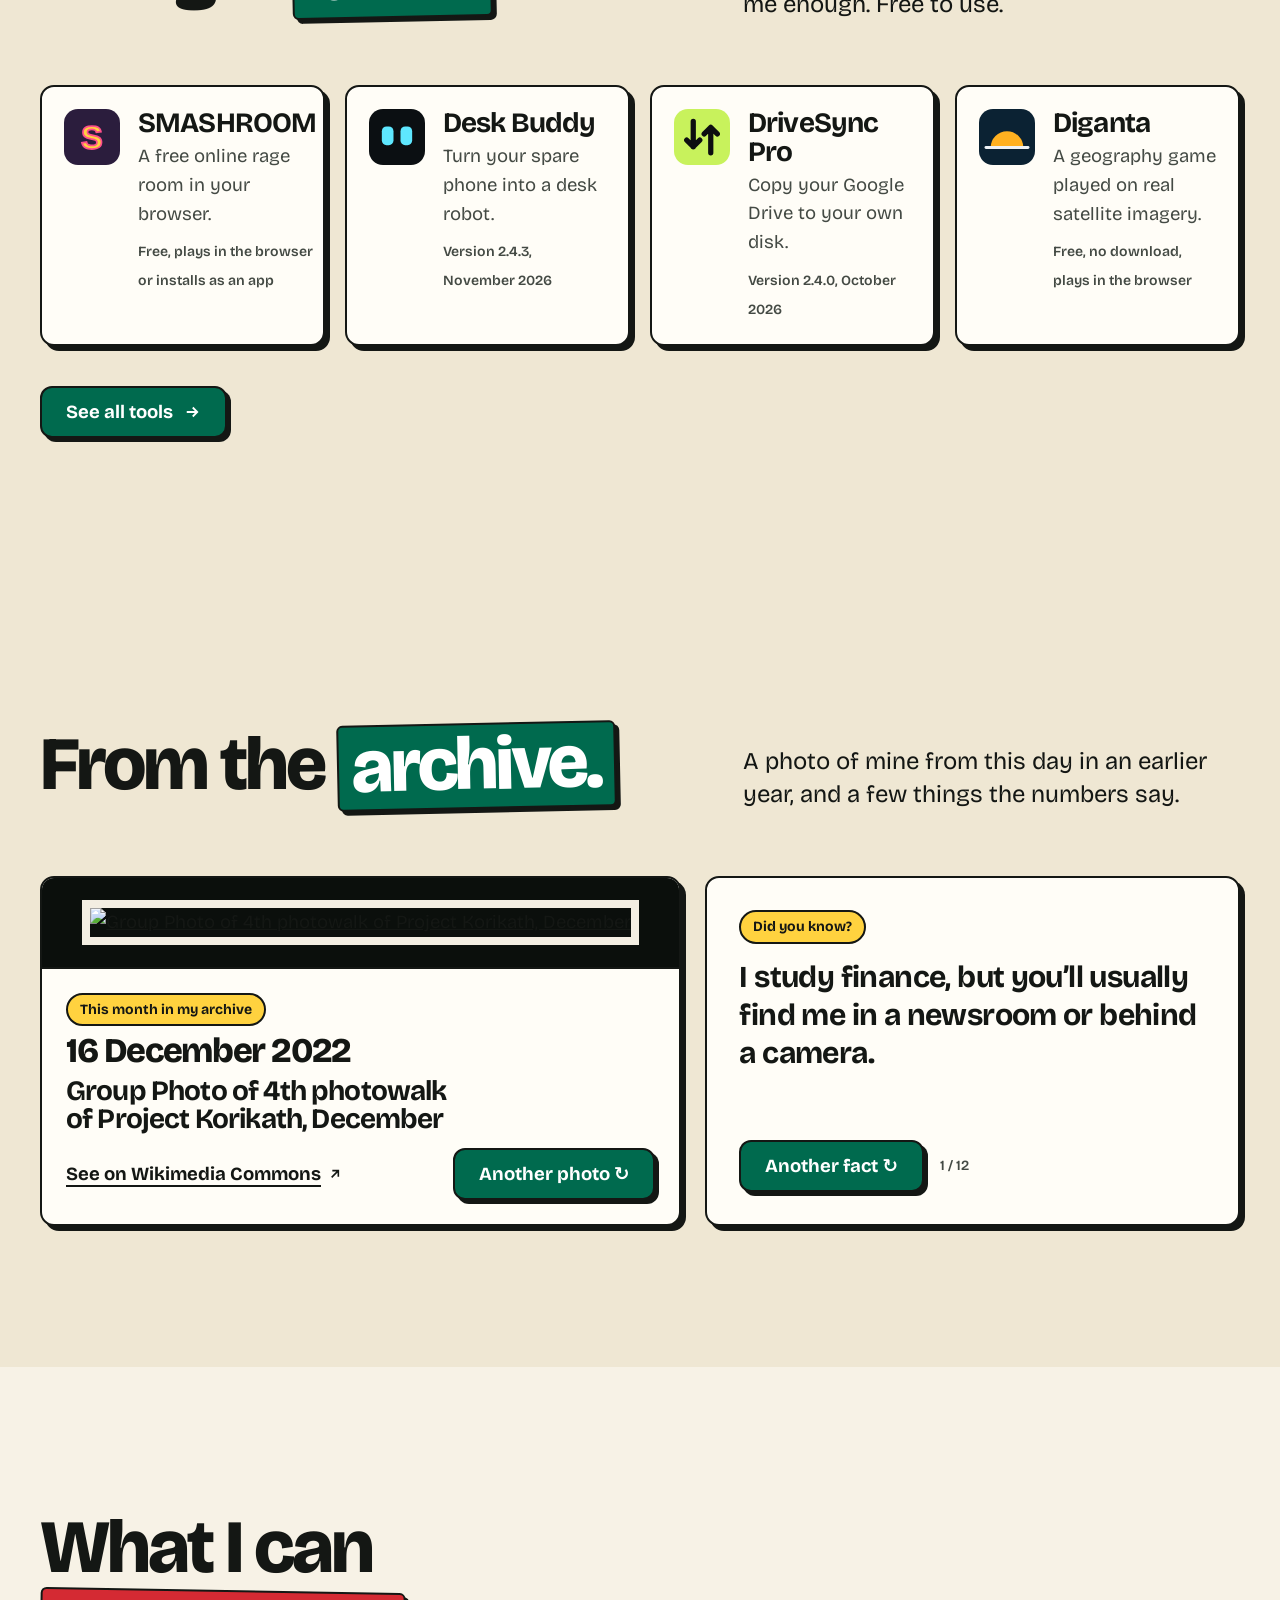
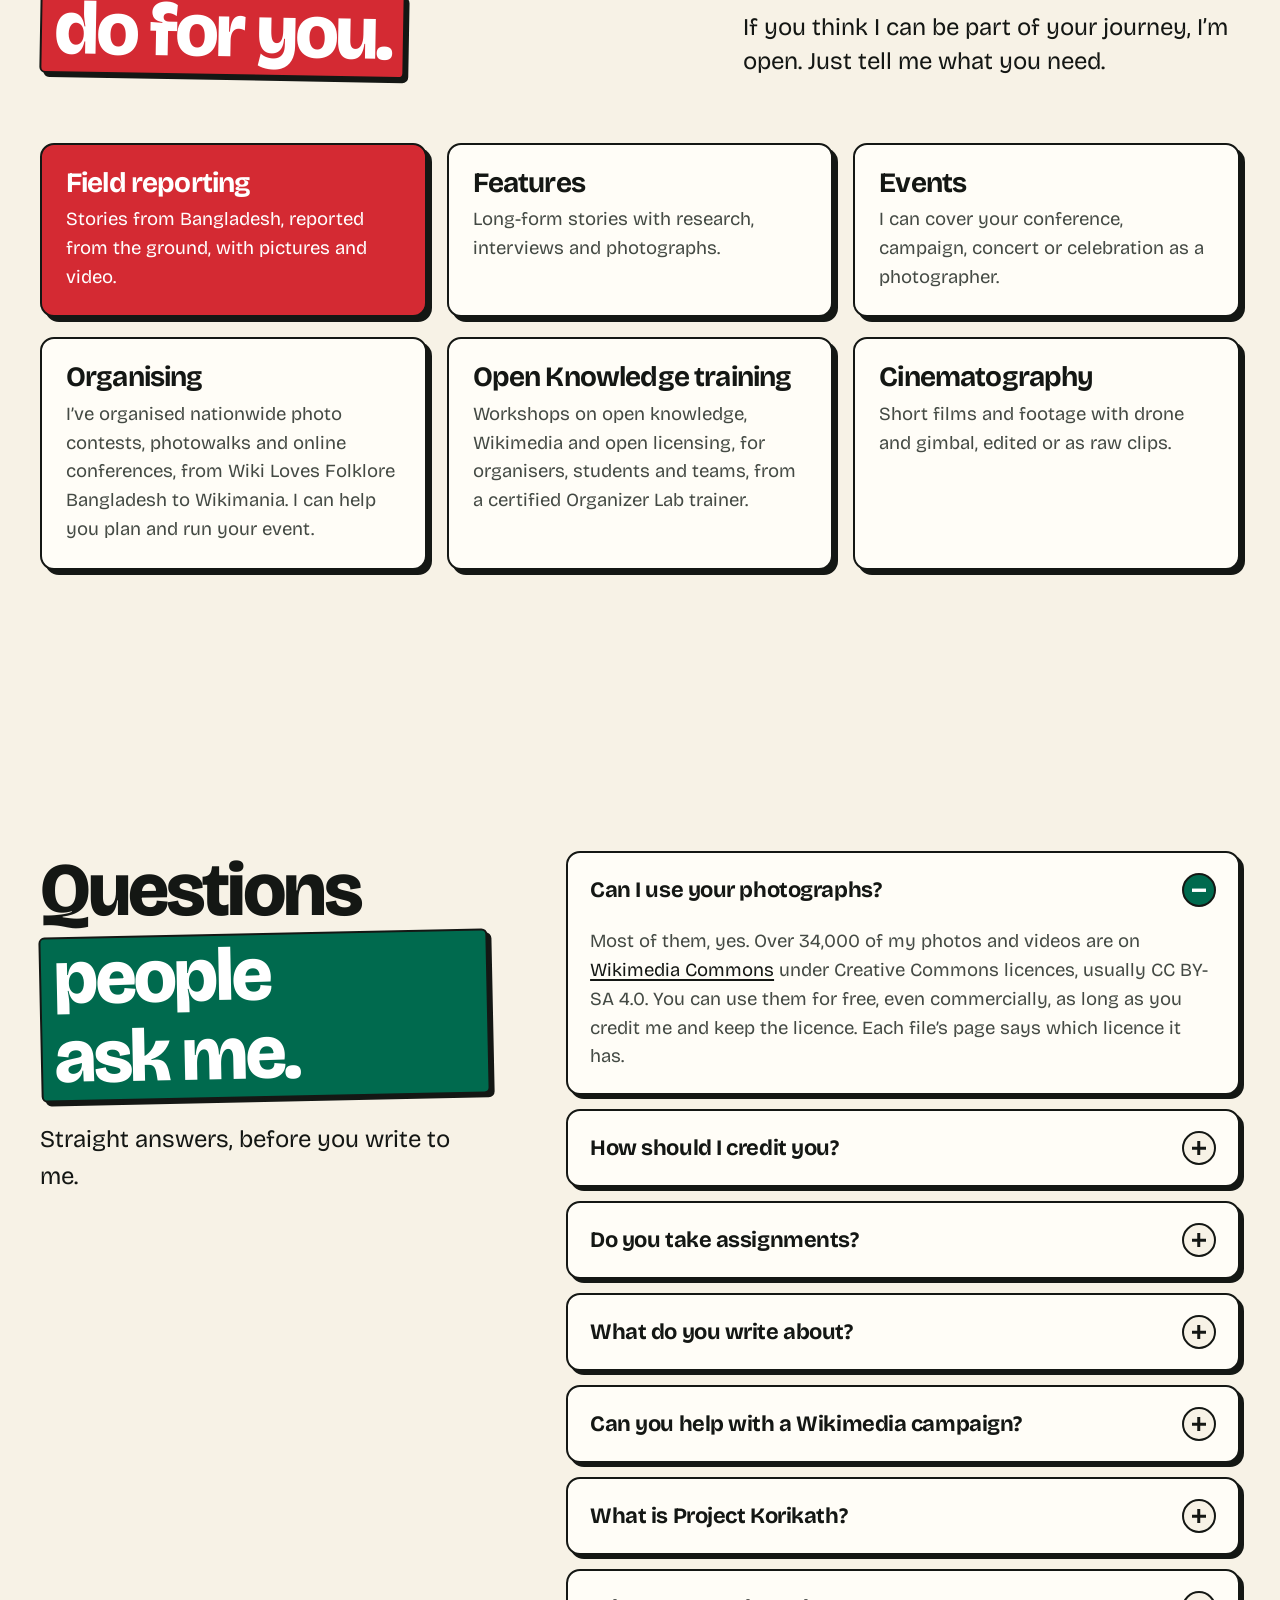
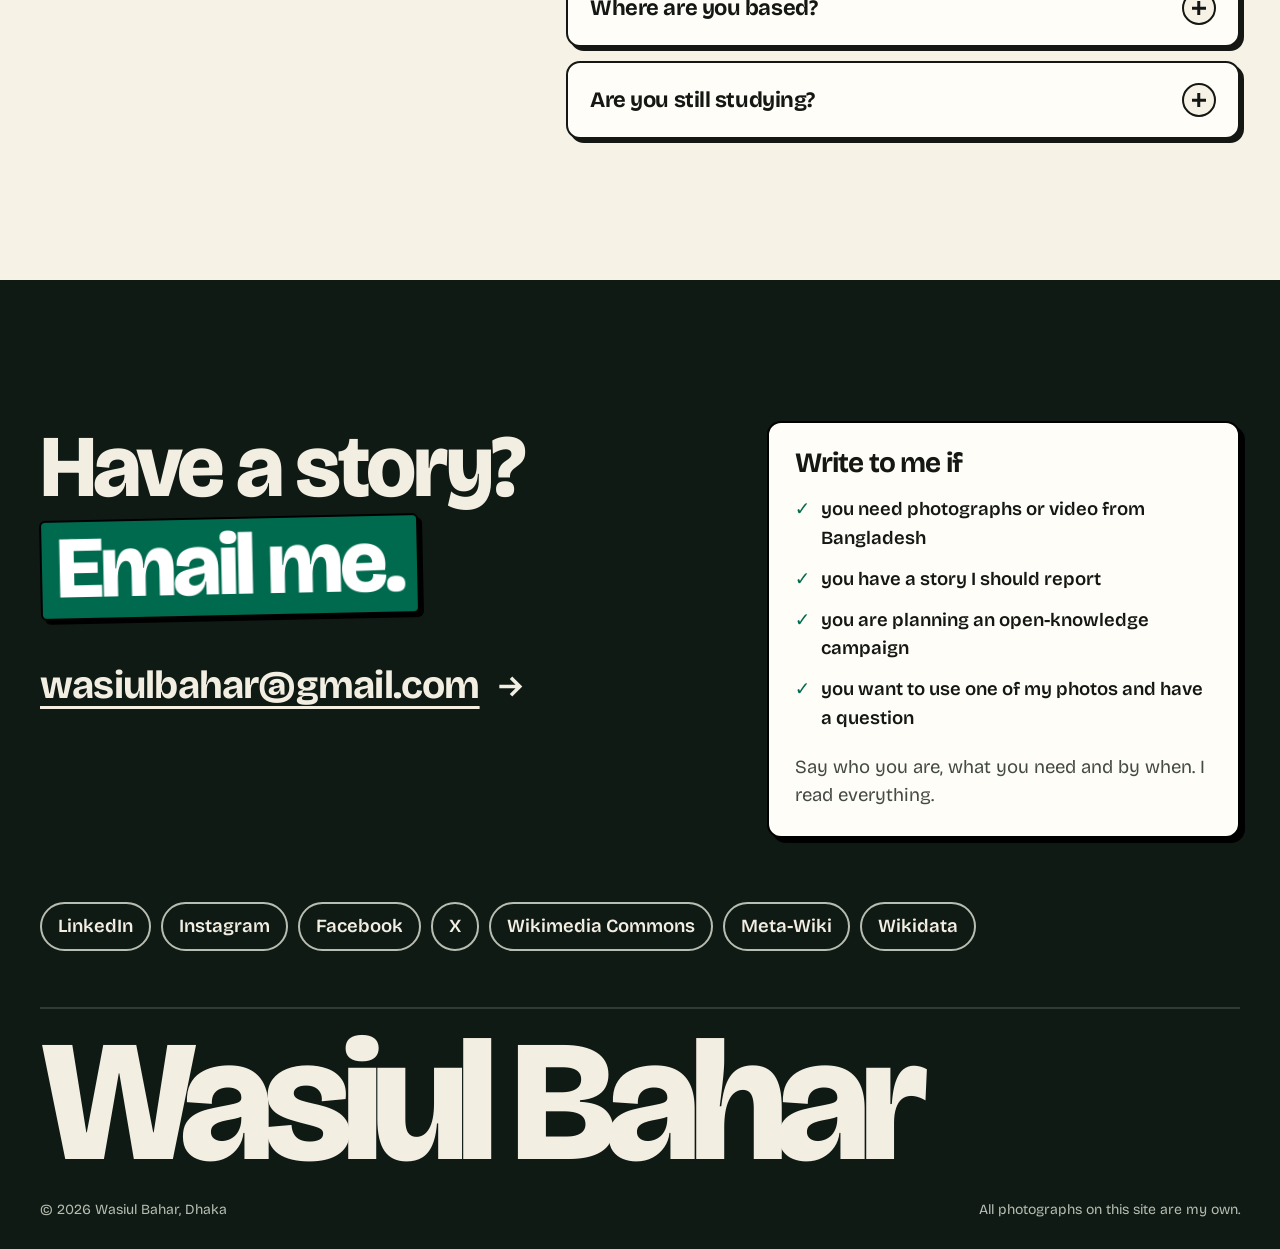
==== commit 2cfe2e03: "The Last Sight: mixed order, how they see now, real sound - People and interactive parts now alterna" ====
--- a/index.html
+++ b/index.html
@@ -17,7 +17,7 @@
 <link rel="preconnect" href="https://fonts.googleapis.com">
 <link rel="preconnect" href="https://fonts.gstatic.com" crossorigin>
 <link href="https://fonts.googleapis.com/css2?family=Bricolage+Grotesque:opsz,wght@12..96,400..800&display=swap" rel="stylesheet">
-<link rel="stylesheet" href="css/style.css?v=5e2136ba">
+<link rel="stylesheet" href="css/style.css?v=fa270683">
 <script src="js/ph.js?v=ad9a014b"></script>
 <script>document.documentElement.classList.add("js");try{var t=localStorage.getItem("theme");if(t)document.documentElement.setAttribute("data-theme",t)}catch(e){}</script>
 <script type="application/ld+json">
@@ -342,13 +342,13 @@
     </div>
     <div class="archive-grid">
       <article class="card otd reveal" data-otd>
-        <a class="otd-img" href="https://commons.wikimedia.org/wiki/File:Nagar_Baul_Band_at_Dhaka_Retro_05.jpg" target="_blank" rel="noopener"><img src="https://thumb.wikimedia.org/wikipedia/commons/thumb/e/e0/Nagar_Baul_Band_at_Dhaka_Retro_05.jpg/960px-Nagar_Baul_Band_at_Dhaka_Retro_05.jpg?utm_source=commons.wikimedia.org&utm_campaign=imageinfo&utm_content=thumbnail" alt="Nagar Baul Band at Dhaka Retro" loading="lazy"></a>
+        <a class="otd-img" href="https://commons.wikimedia.org/wiki/File:Miles_Band_at_Dhaka_Retro_47.jpg" target="_blank" rel="noopener"><img src="https://thumb.wikimedia.org/wikipedia/commons/thumb/6/6c/Miles_Band_at_Dhaka_Retro_47.jpg/960px-Miles_Band_at_Dhaka_Retro_47.jpg?utm_source=commons.wikimedia.org&utm_campaign=imageinfo&utm_content=thumbnail" alt="Miles Band at Dhaka Retro" loading="lazy"></a>
         <div class="otd-b">
           <span class="chip" data-otd-chip>This month in my archive</span>
           <p class="otd-date" data-otd-date>15 November 2024</p>
-          <h3 data-otd-title>Nagar Baul Band at Dhaka Retro</h3>
+          <h3 data-otd-title>Miles Band at Dhaka Retro</h3>
           <div class="otd-bar">
-            <a class="text-link" data-otd-page href="https://commons.wikimedia.org/wiki/File:Nagar_Baul_Band_at_Dhaka_Retro_05.jpg" target="_blank" rel="noopener">See on Wikimedia Commons <svg viewBox="0 0 24 24" fill="none" stroke="currentColor" stroke-width="2.4" aria-hidden="true"><path d="M7 17L17 7M8 7h9v9"/></svg></a>
+            <a class="text-link" data-otd-page href="https://commons.wikimedia.org/wiki/File:Miles_Band_at_Dhaka_Retro_47.jpg" target="_blank" rel="noopener">See on Wikimedia Commons <svg viewBox="0 0 24 24" fill="none" stroke="currentColor" stroke-width="2.4" aria-hidden="true"><path d="M7 17L17 7M8 7h9v9"/></svg></a>
             <button class="btn" type="button" id="otd-next" hidden>Another photo ↻</button>
           </div>
         </div>
--- a/css/style.css
+++ b/css/style.css
@@ -630,6 +630,8 @@
 @keyframes develop { 0%, 8% { opacity: 1; } 70%, 100% { opacity: 0; } }
 @media (prefers-reduced-motion: reduce) { .dr-print::after { animation: none; opacity: 0; } }
 @media (max-width: 860px) { .dr-grid { grid-template-columns: 1fr; } }
+.dr-grid > * { min-width: 0; }
+.dr-text .btn { white-space: normal; max-width: 100%; margin-bottom: 10px; line-height: 1.3; }
 
 /* Journey award photos: tap a row, the flash fires, a polaroid springs out */
 .has-pic { position: relative; cursor: pointer; border-radius: 6px; }
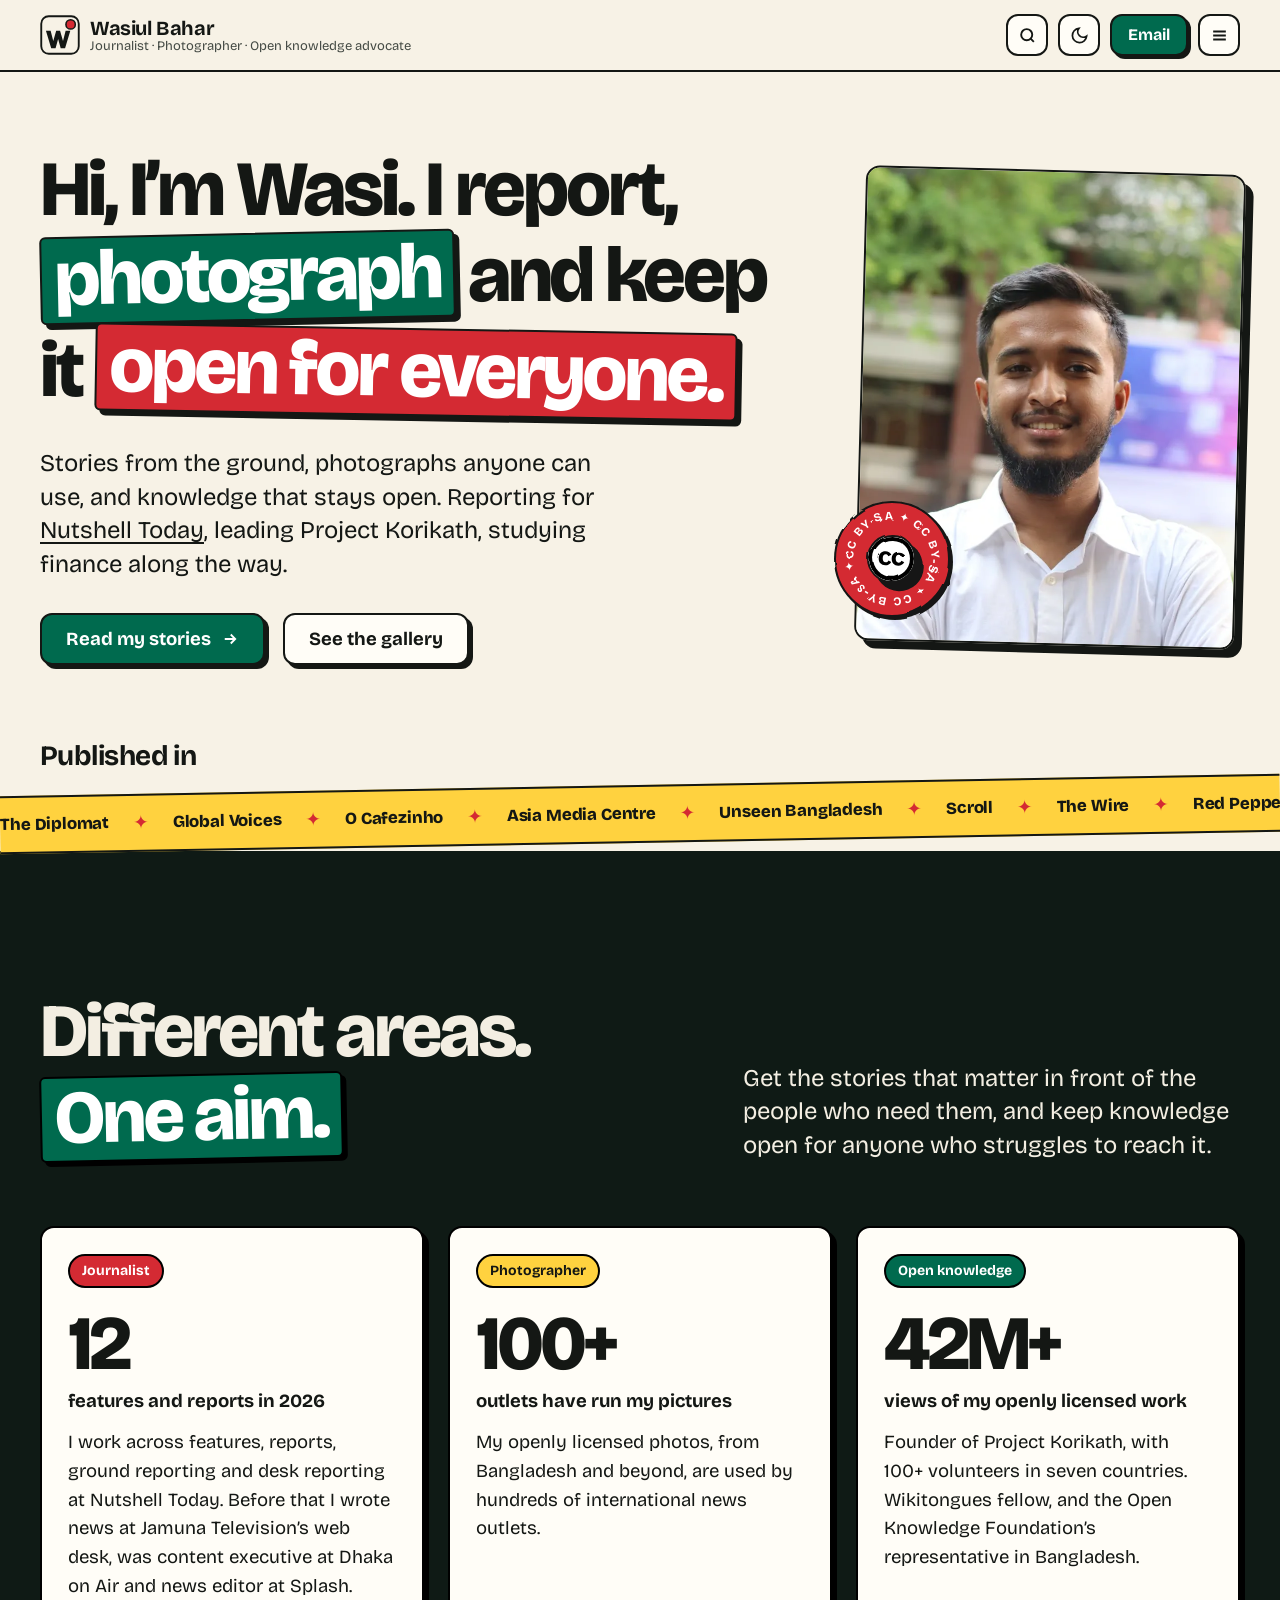
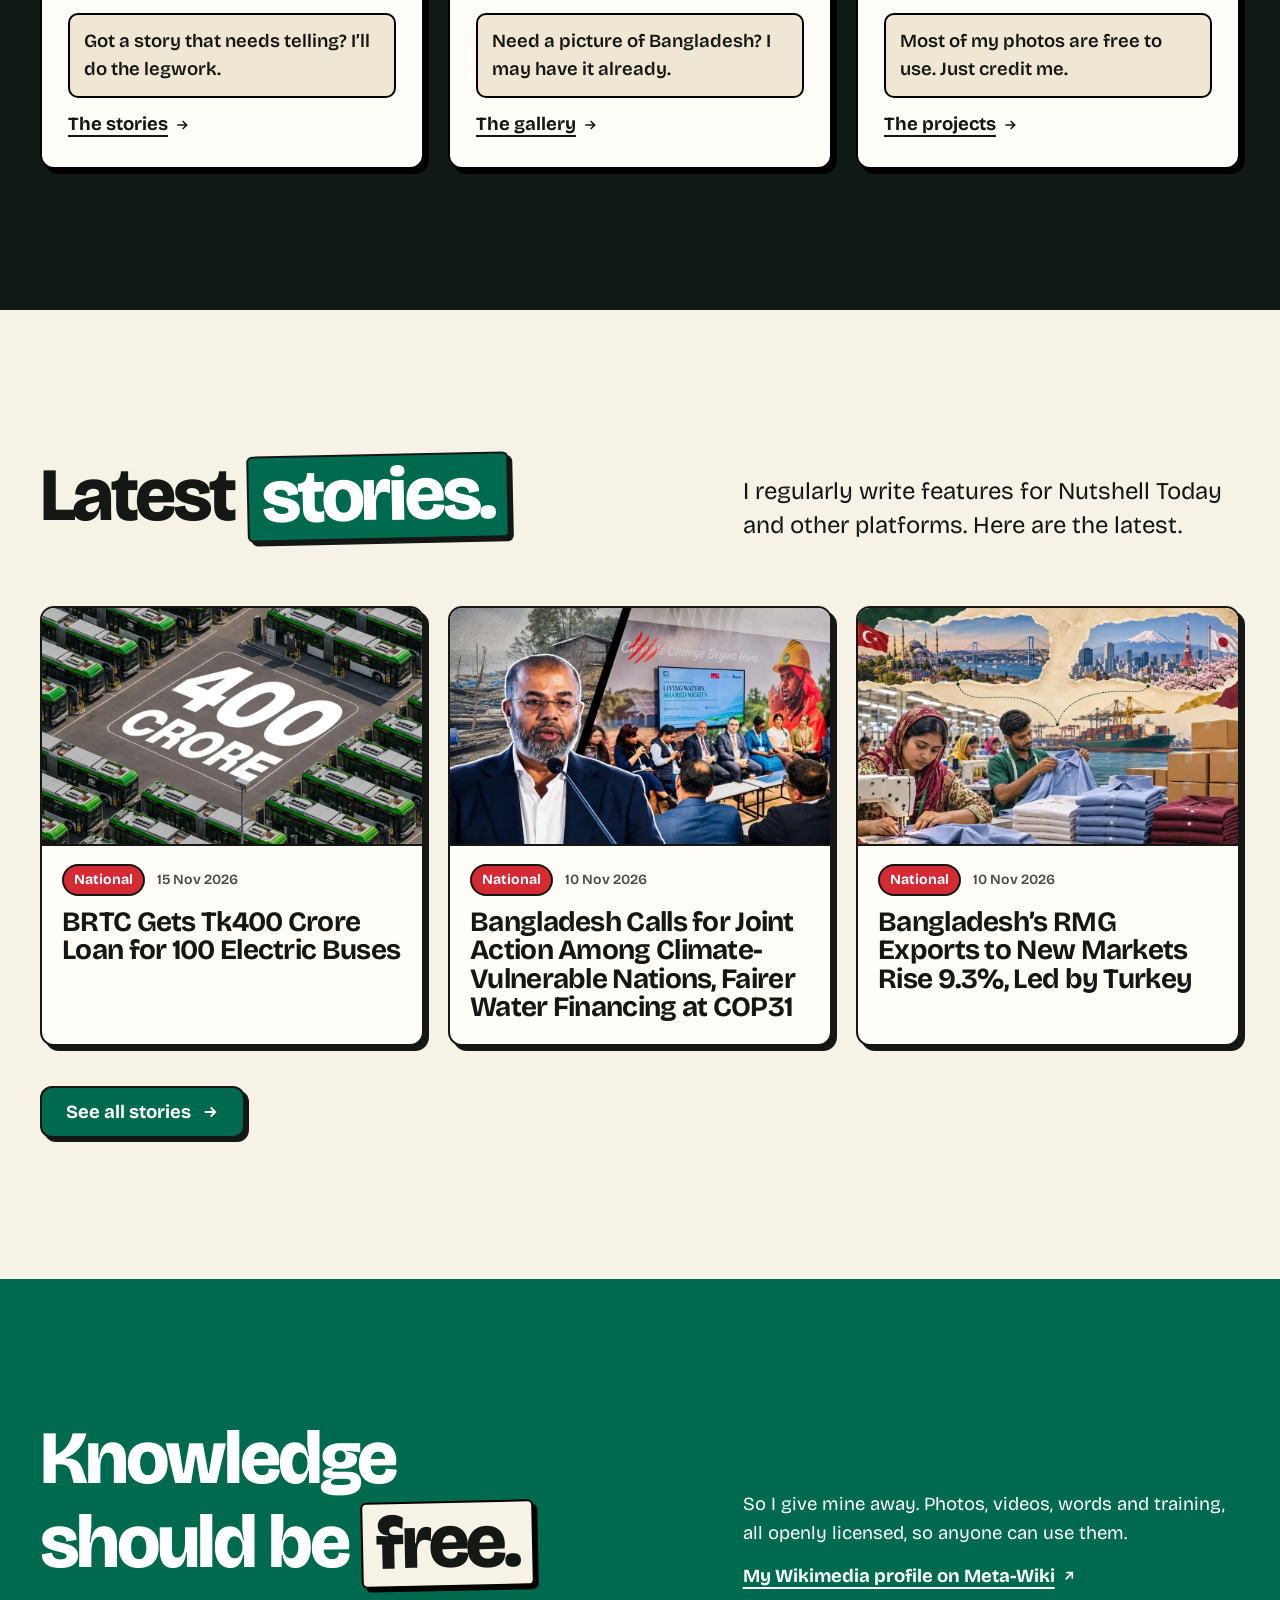
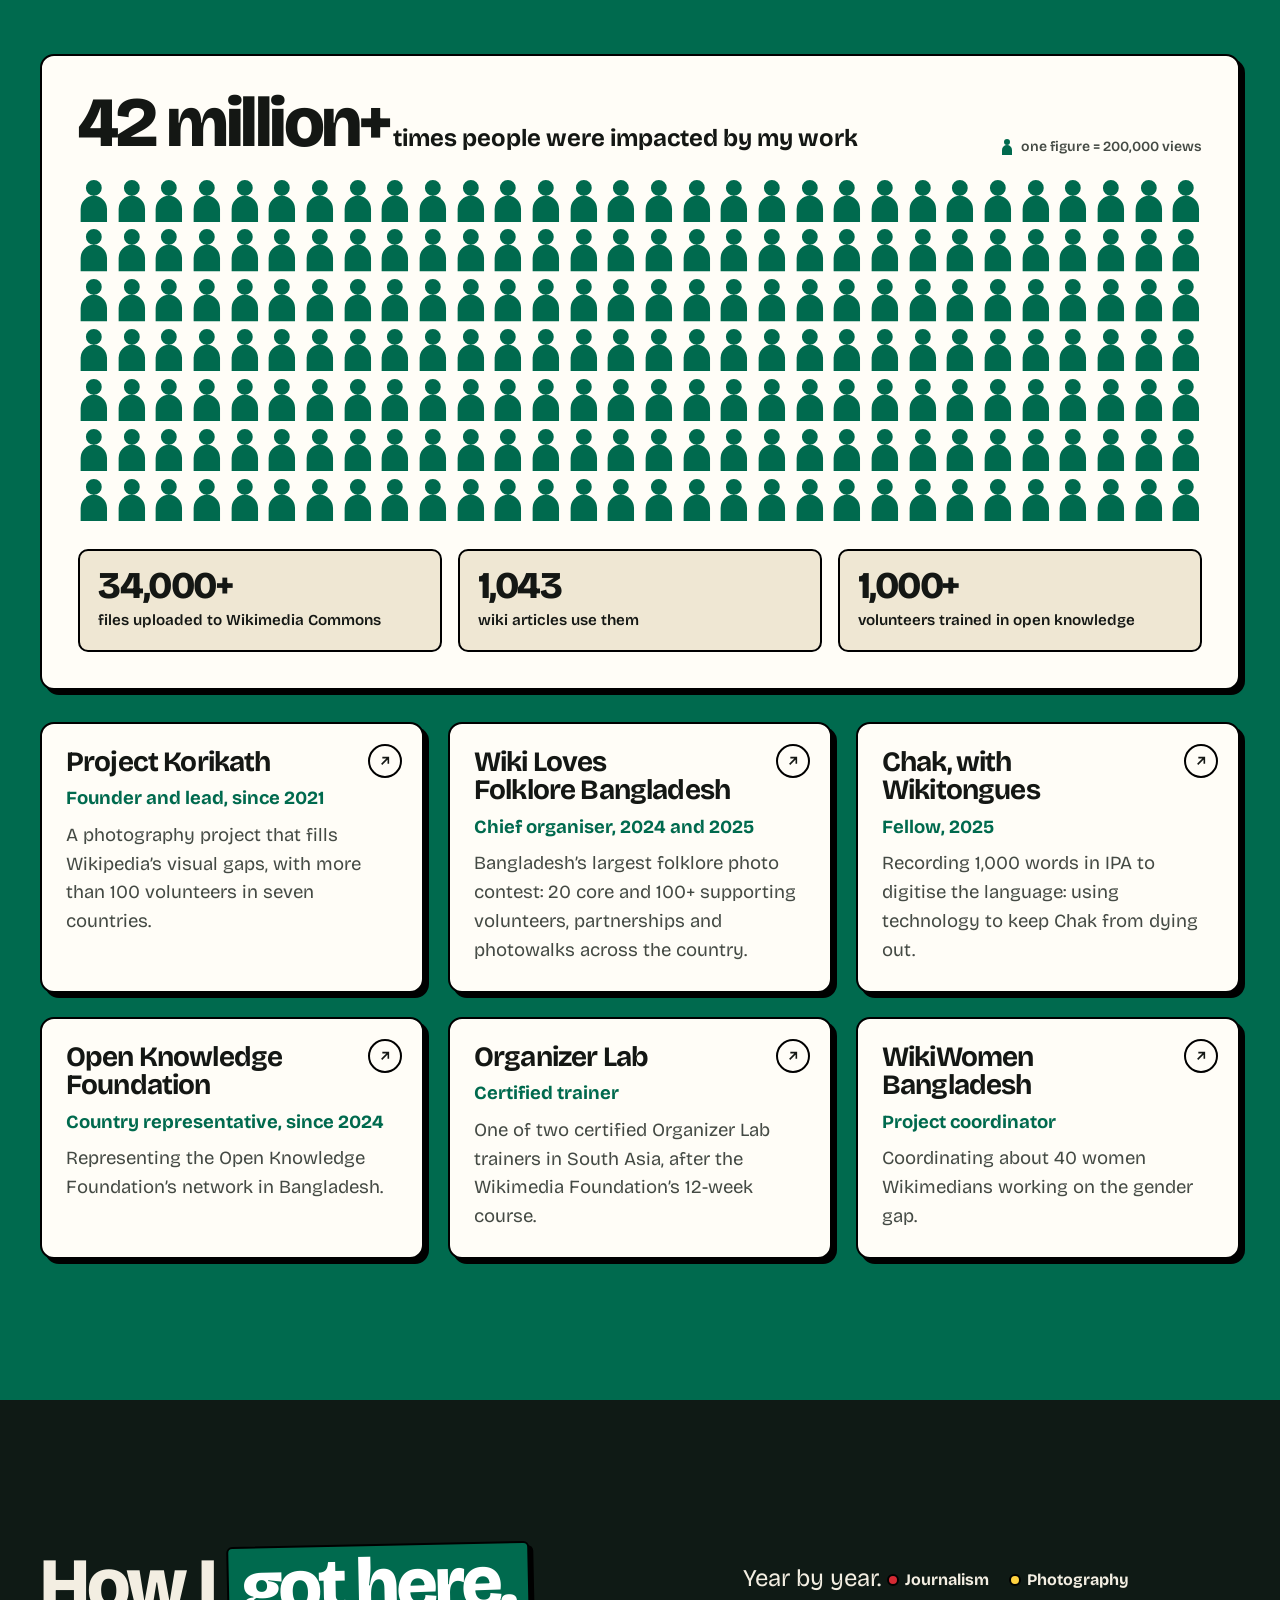
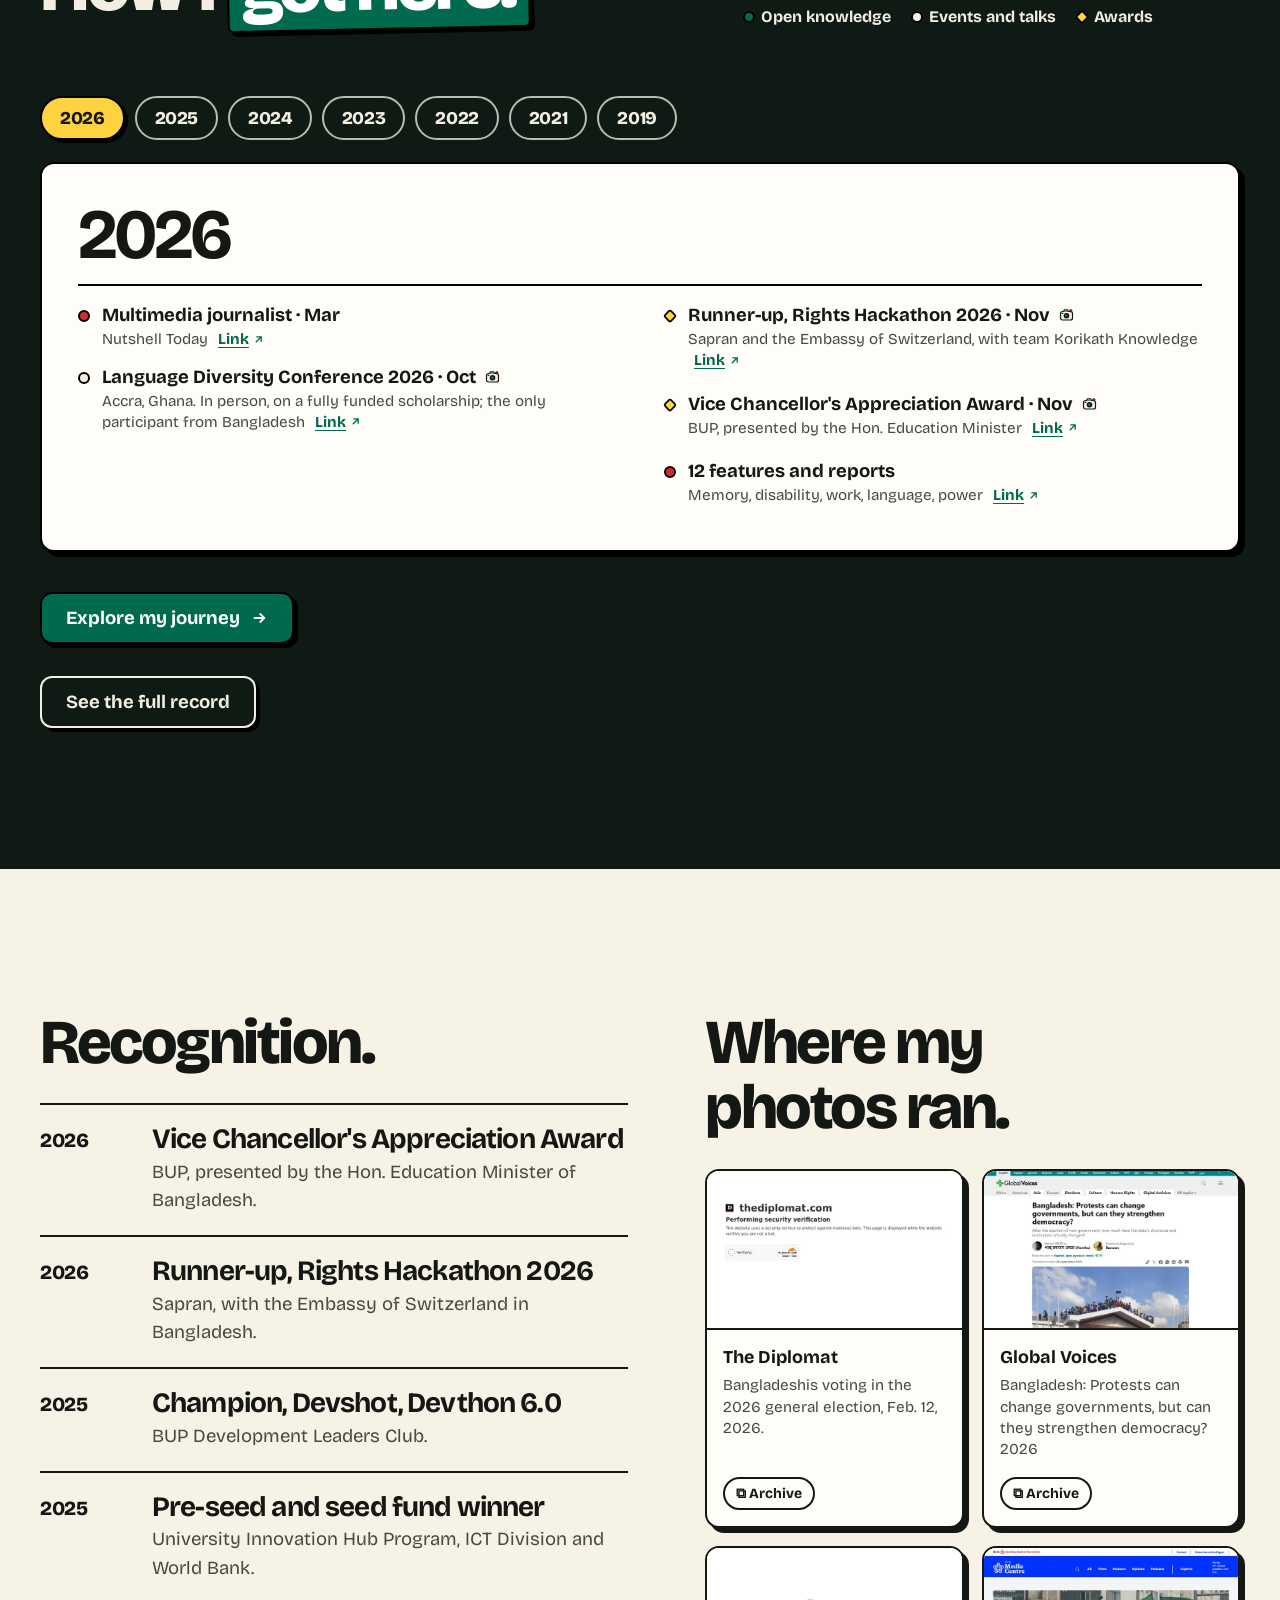
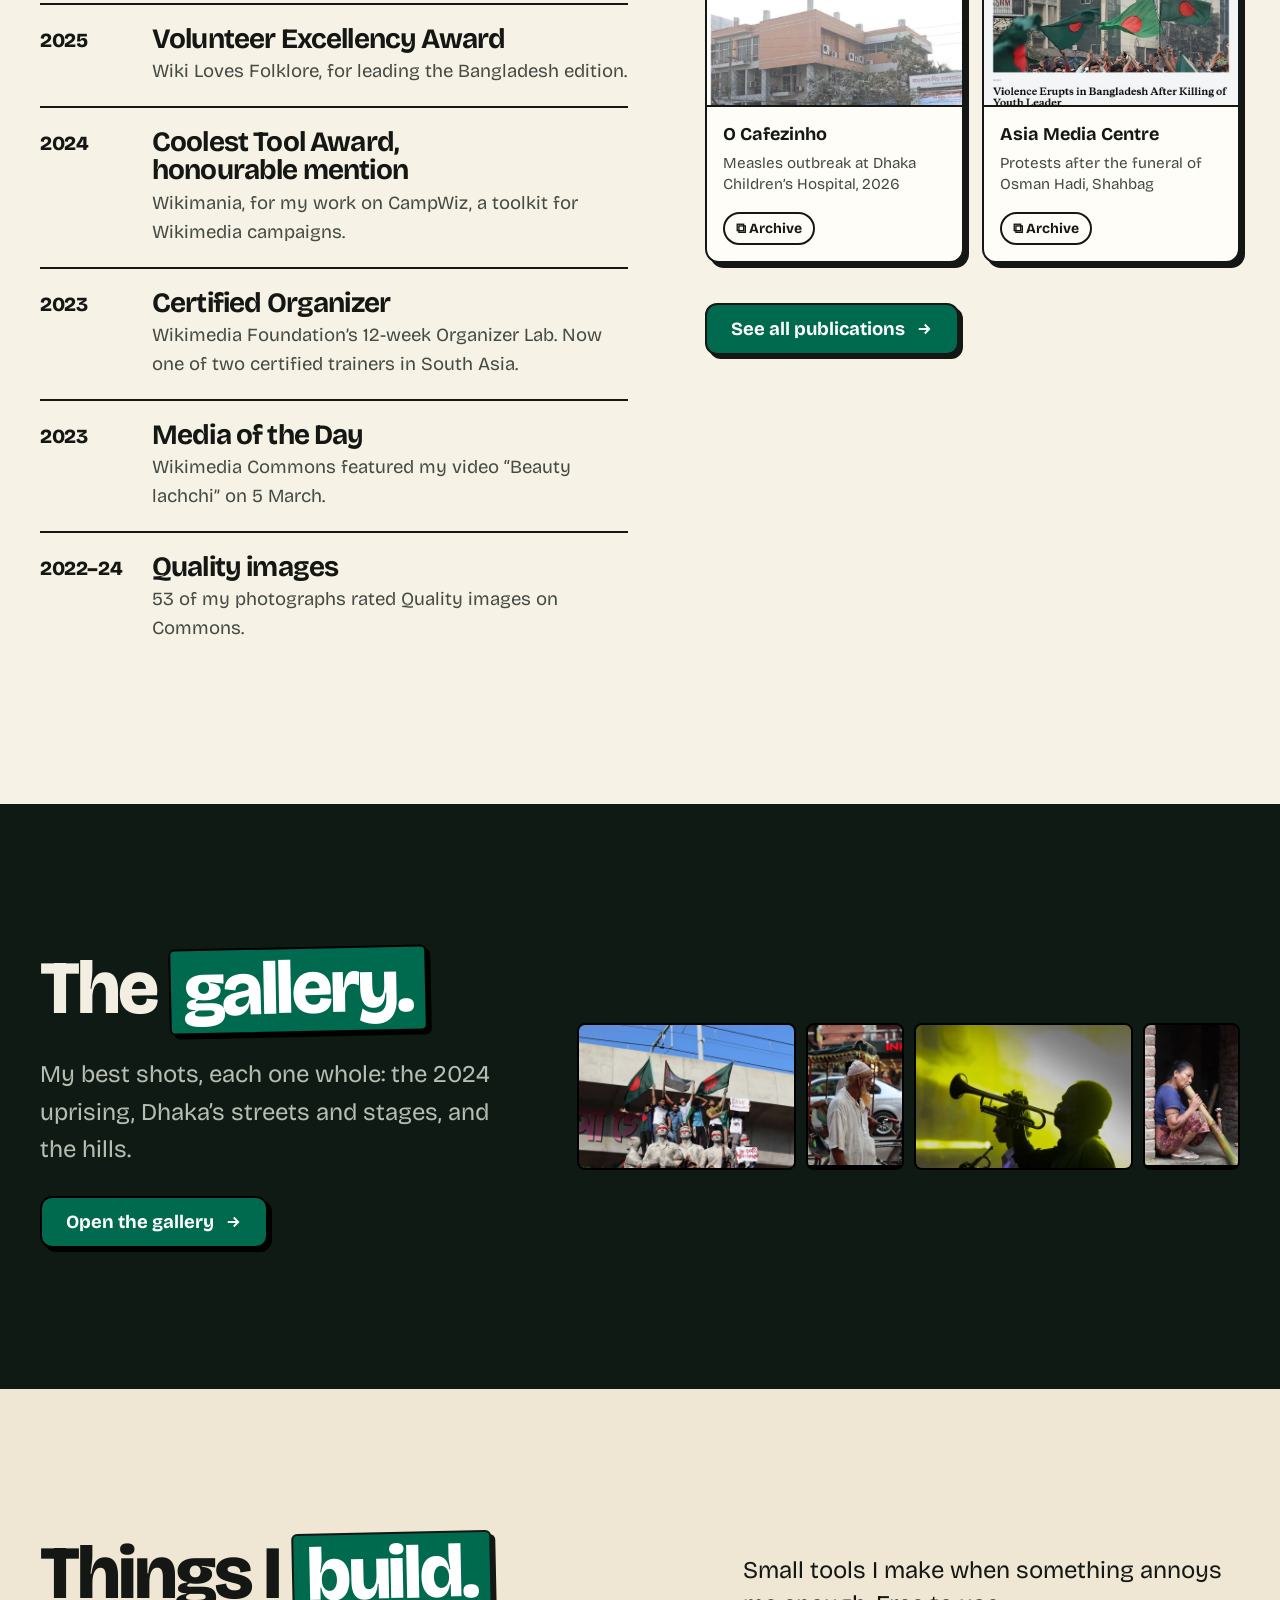
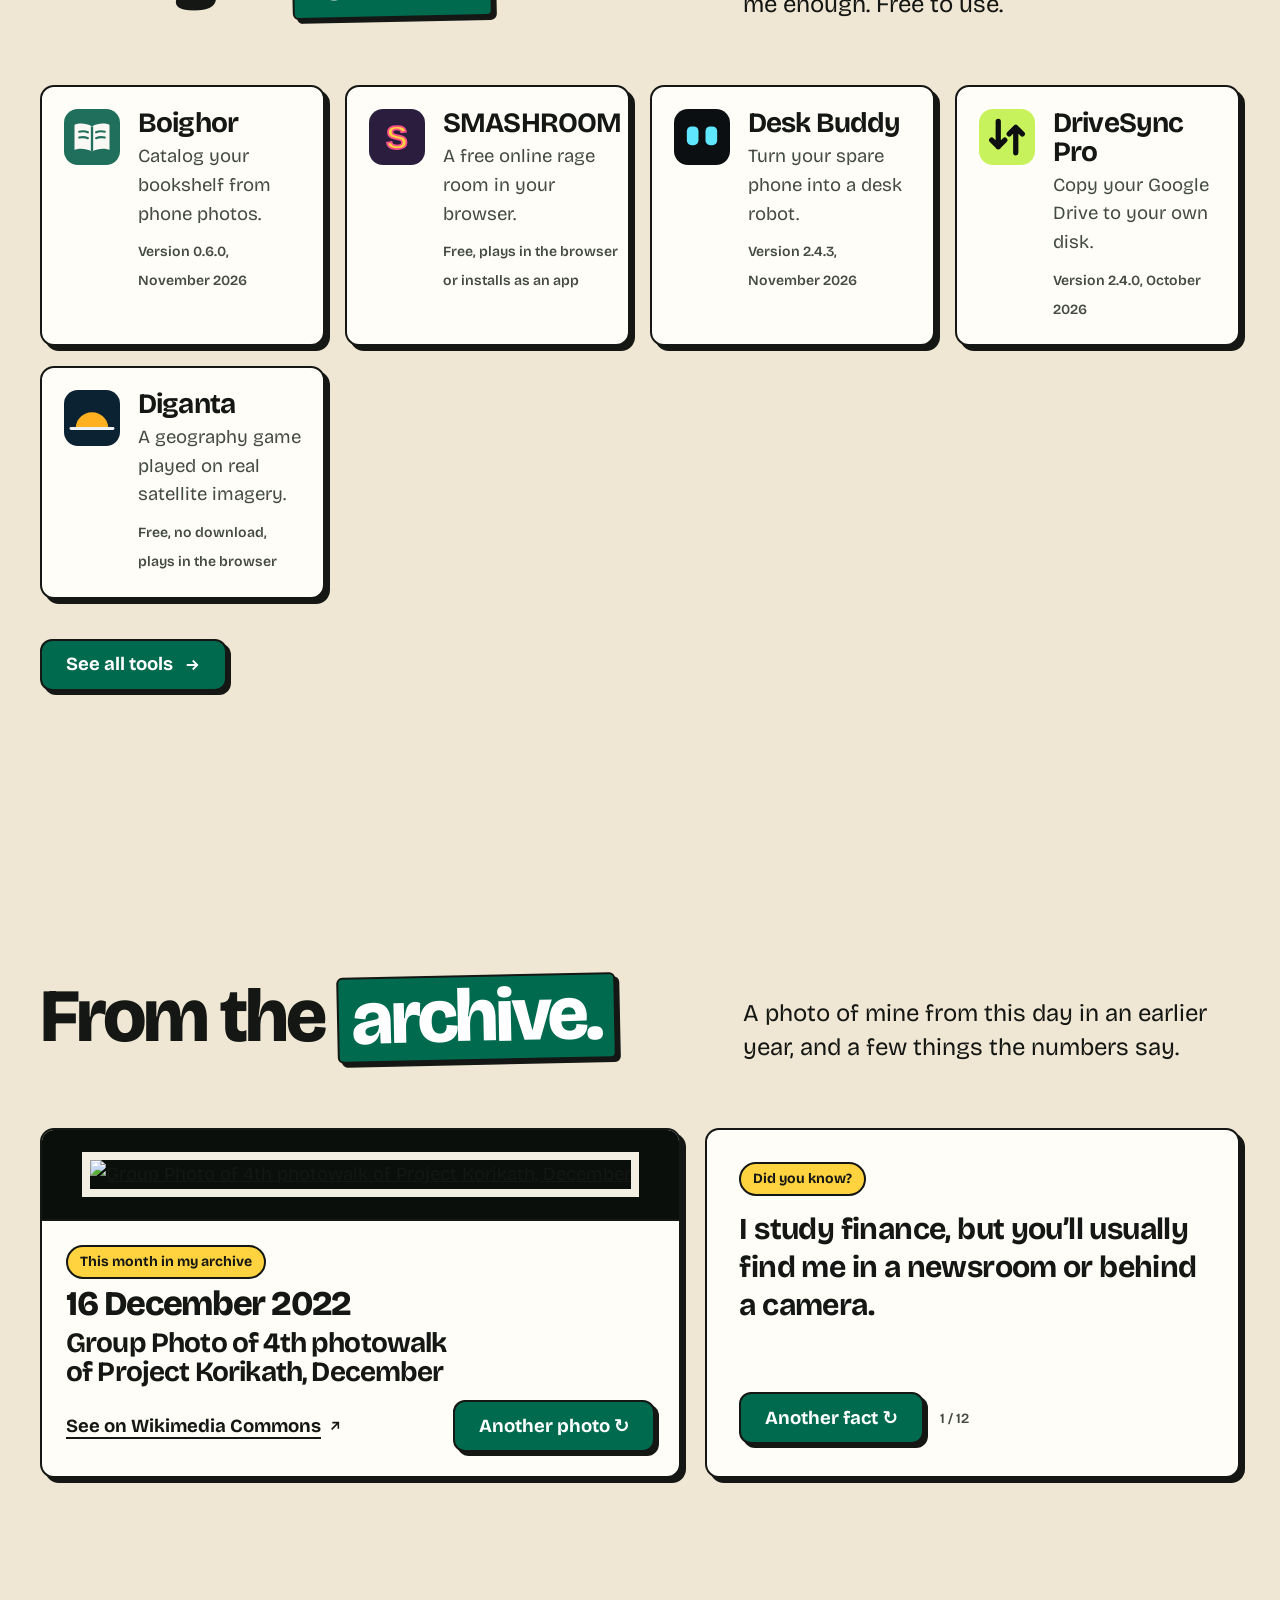
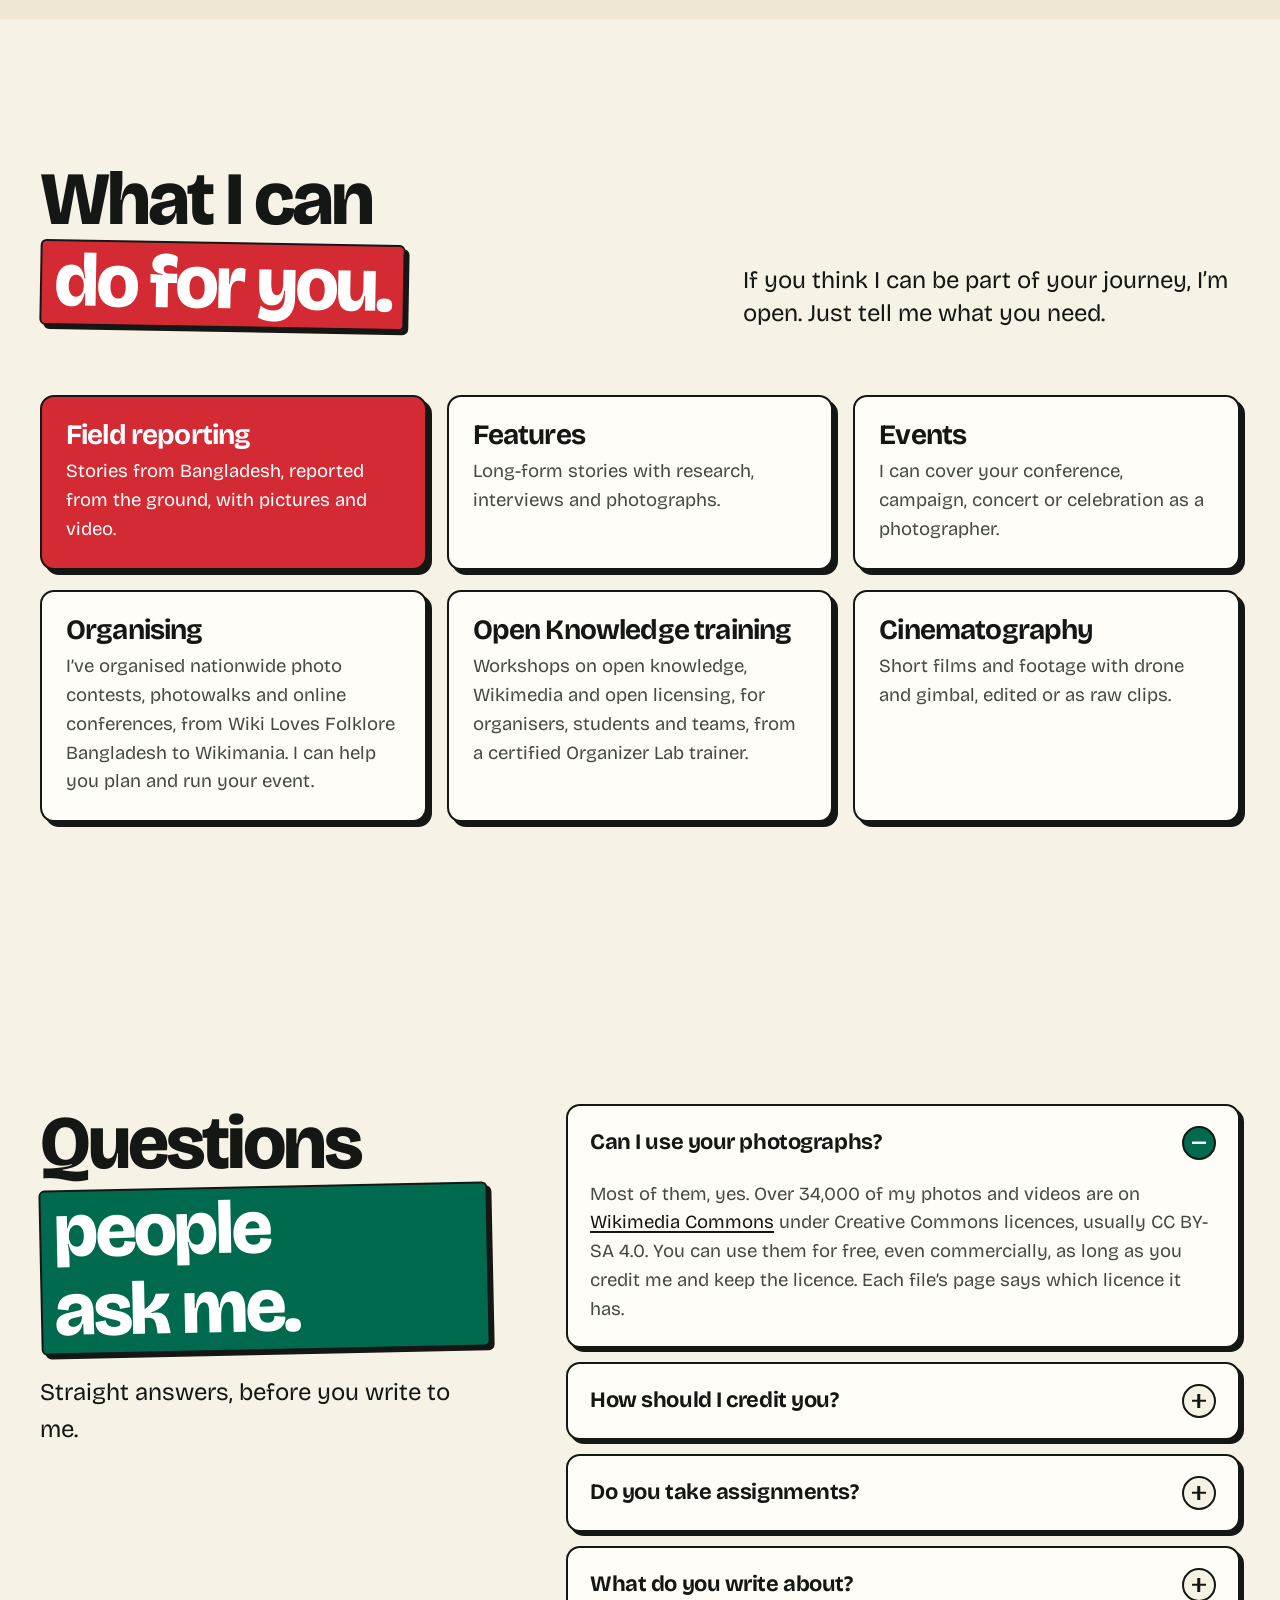
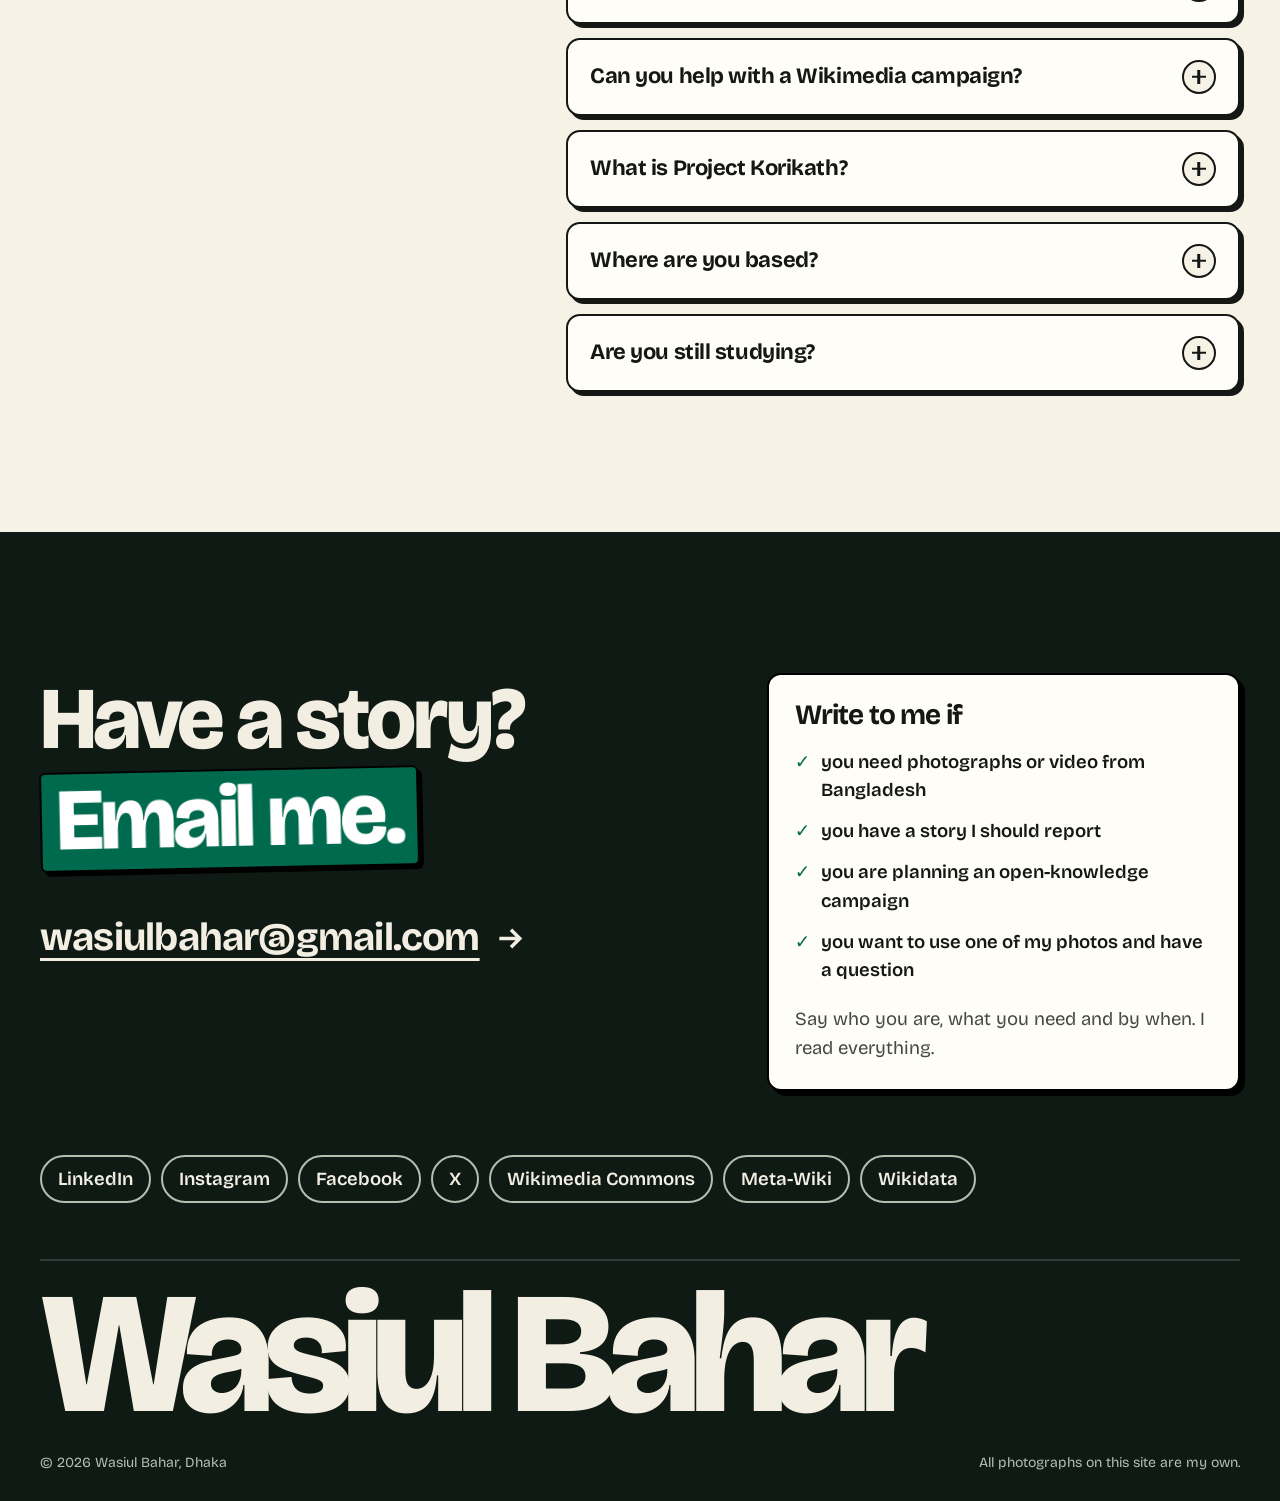
==== commit c3116c33: "Update site" ====
--- a/index.html
+++ b/index.html
@@ -313,6 +313,10 @@
       <p class="reveal">Small tools I make when something annoys me enough. Free to use.</p>
     </div>
     <div class="tool-cards">
+        <a class="card tool-card reveal" href="tools.html#boighor">
+          <img src="img/tools/boighor-logo.svg" alt="" width="48" height="48">
+          <div><h3>Boighor</h3><p>Catalog your bookshelf from phone photos.</p><span class="date">Version 0.6.0, November 2026</span></div>
+        </a>
         <a class="card tool-card reveal" href="tools.html#smashroom">
           <img src="img/tools/smashroom-logo.svg" alt="" width="48" height="48">
           <div><h3>SMASHROOM</h3><p>A free online rage room in your browser.</p><span class="date">Free, plays in the browser or installs as an app</span></div>
@@ -455,6 +459,6 @@
   </div>
 </div>
 <button class="to-top" id="to-top" type="button" aria-label="Back to top" hidden><svg viewBox="0 0 24 24" fill="none" stroke="currentColor" stroke-width="2.4" aria-hidden="true"><path d="M5 12h14M13 6l6 6-6 6"/></svg></button>
-<script src="js/main.js?v=1895476f"></script>
+<script src="js/main.js?v=c0019a86"></script>
 </body>
 </html>
